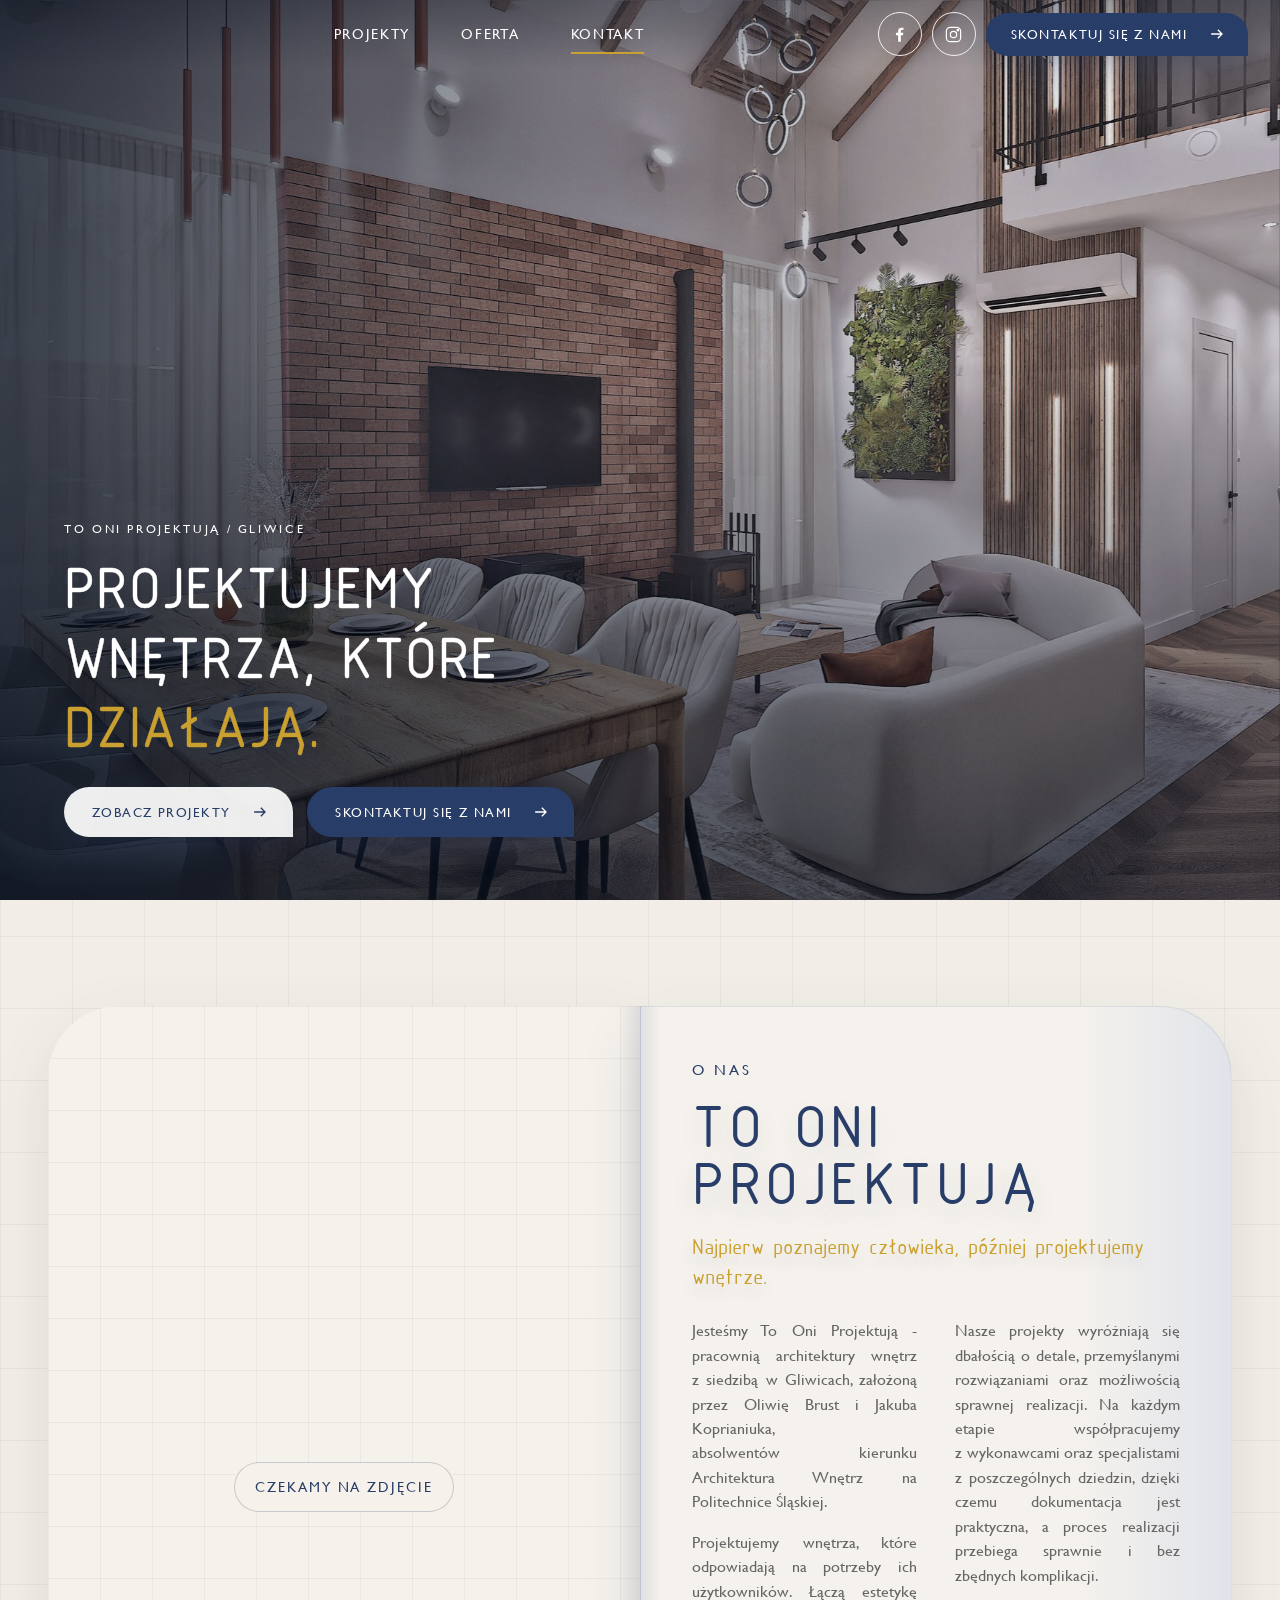
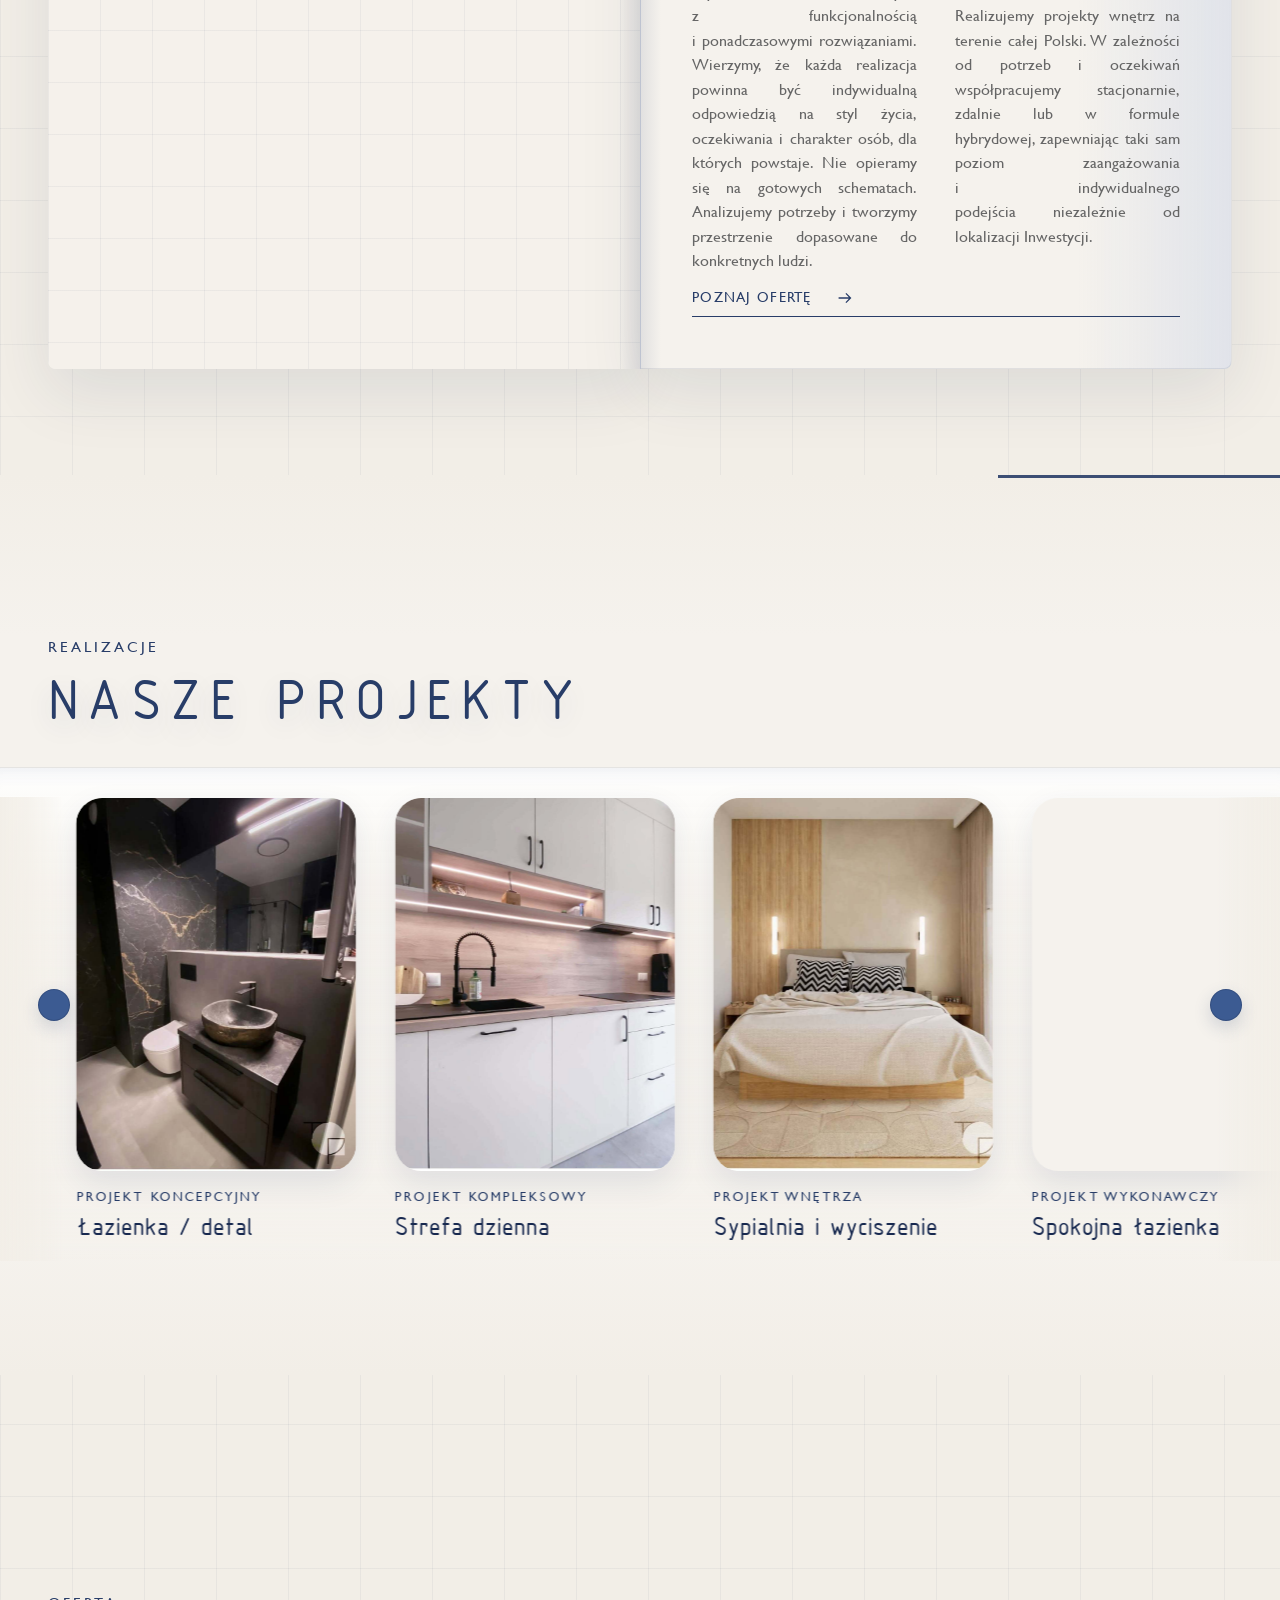
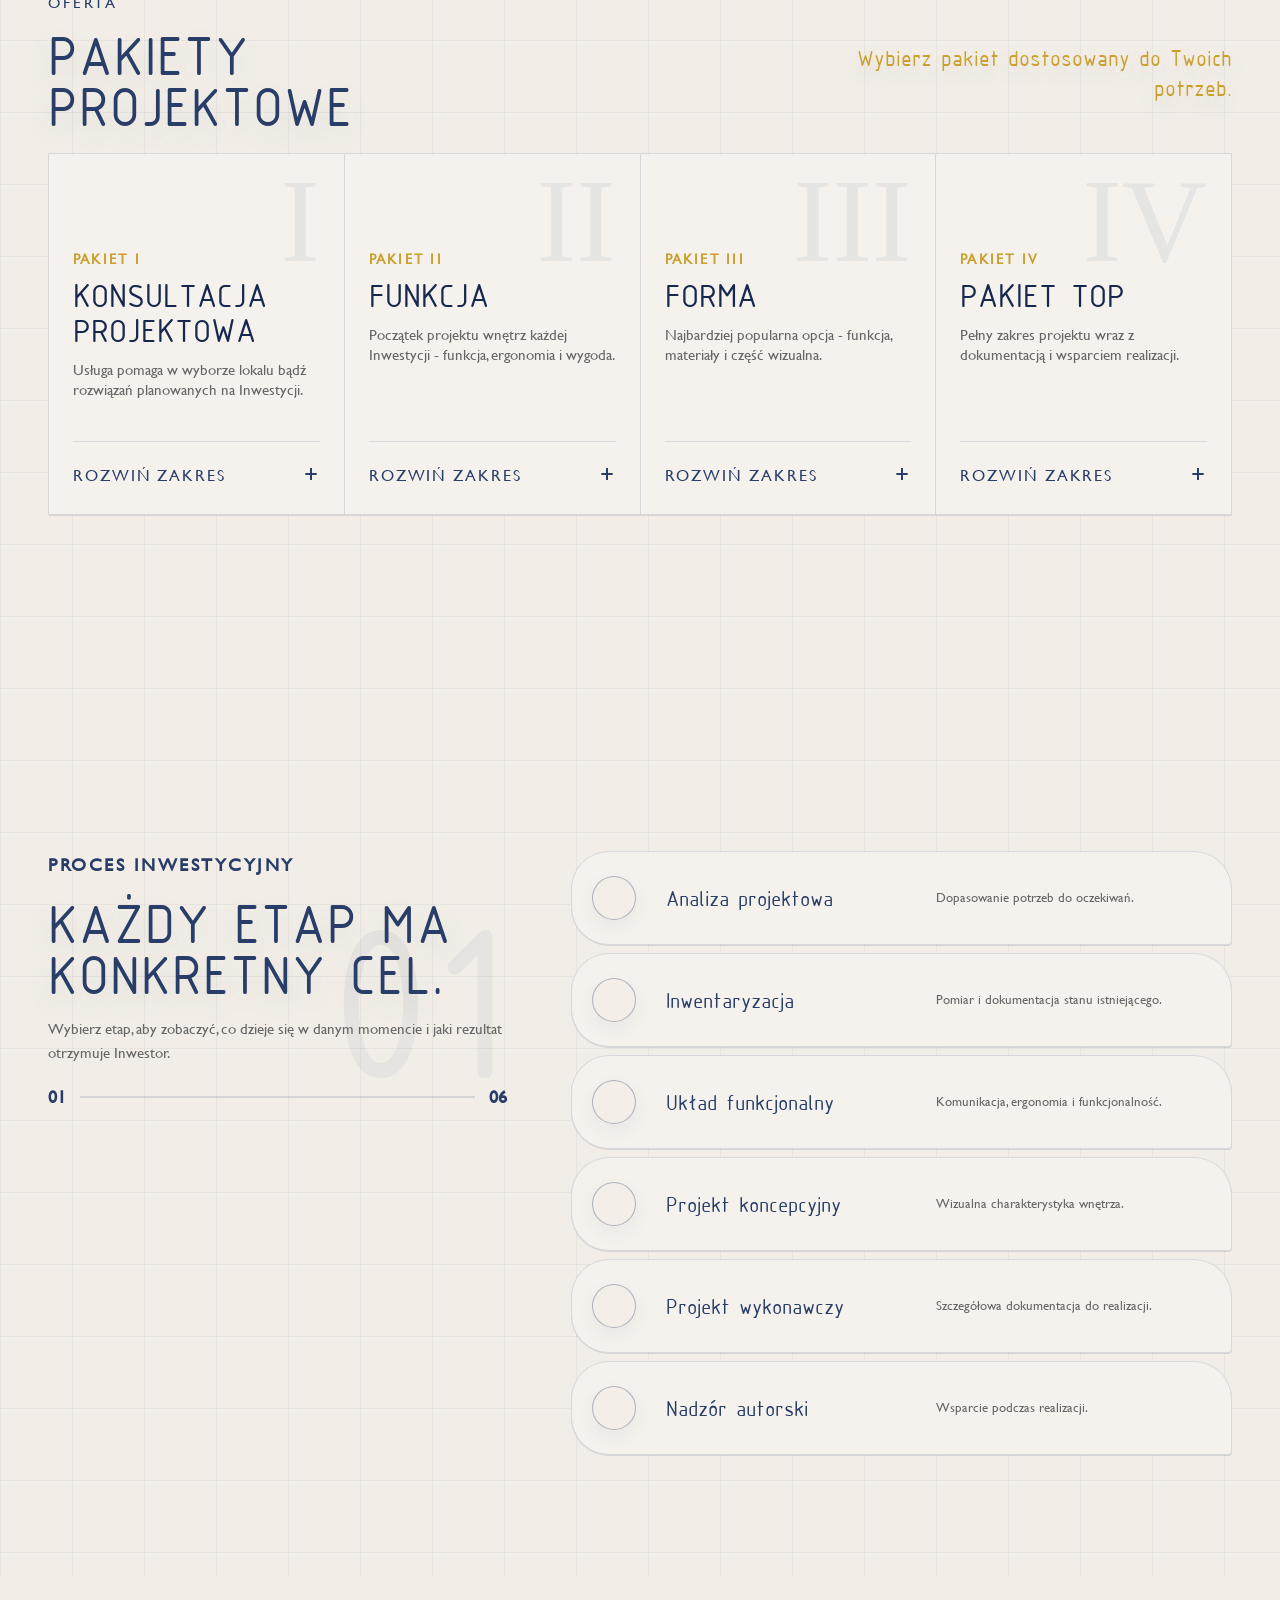
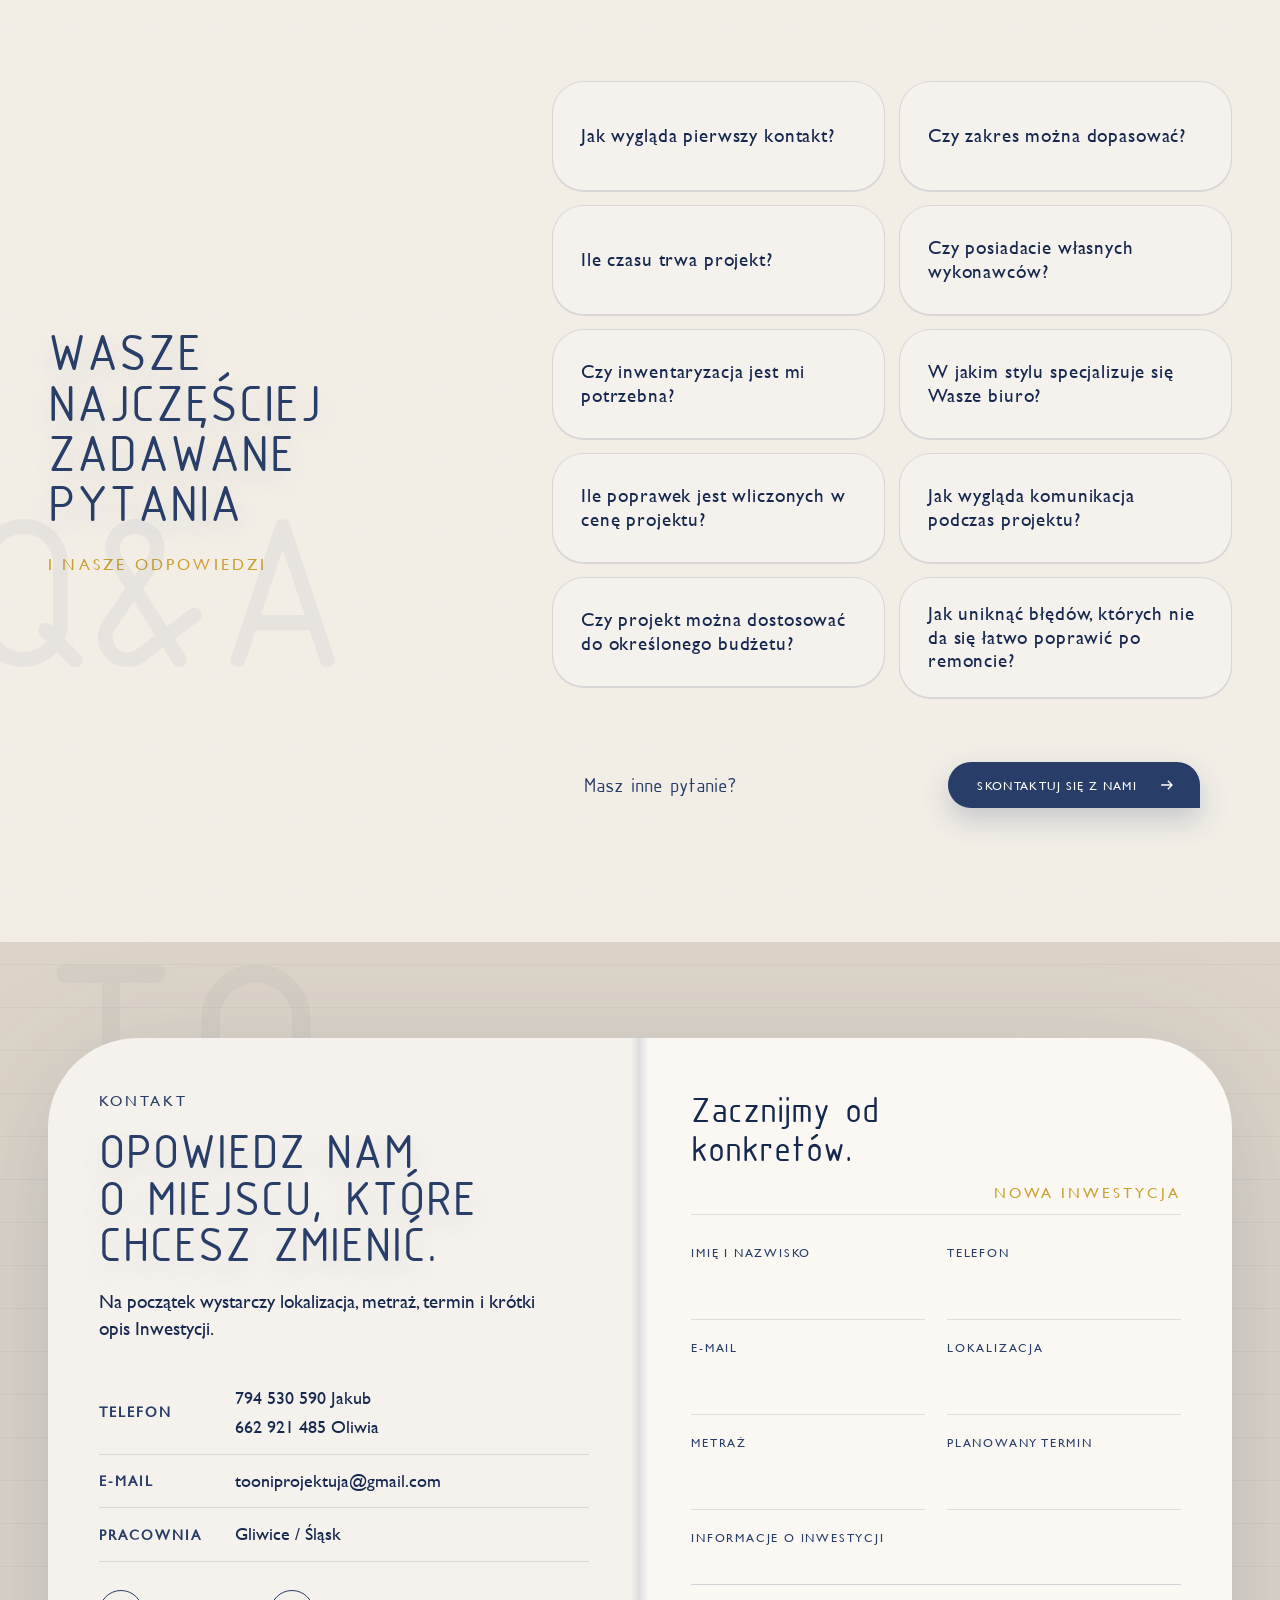
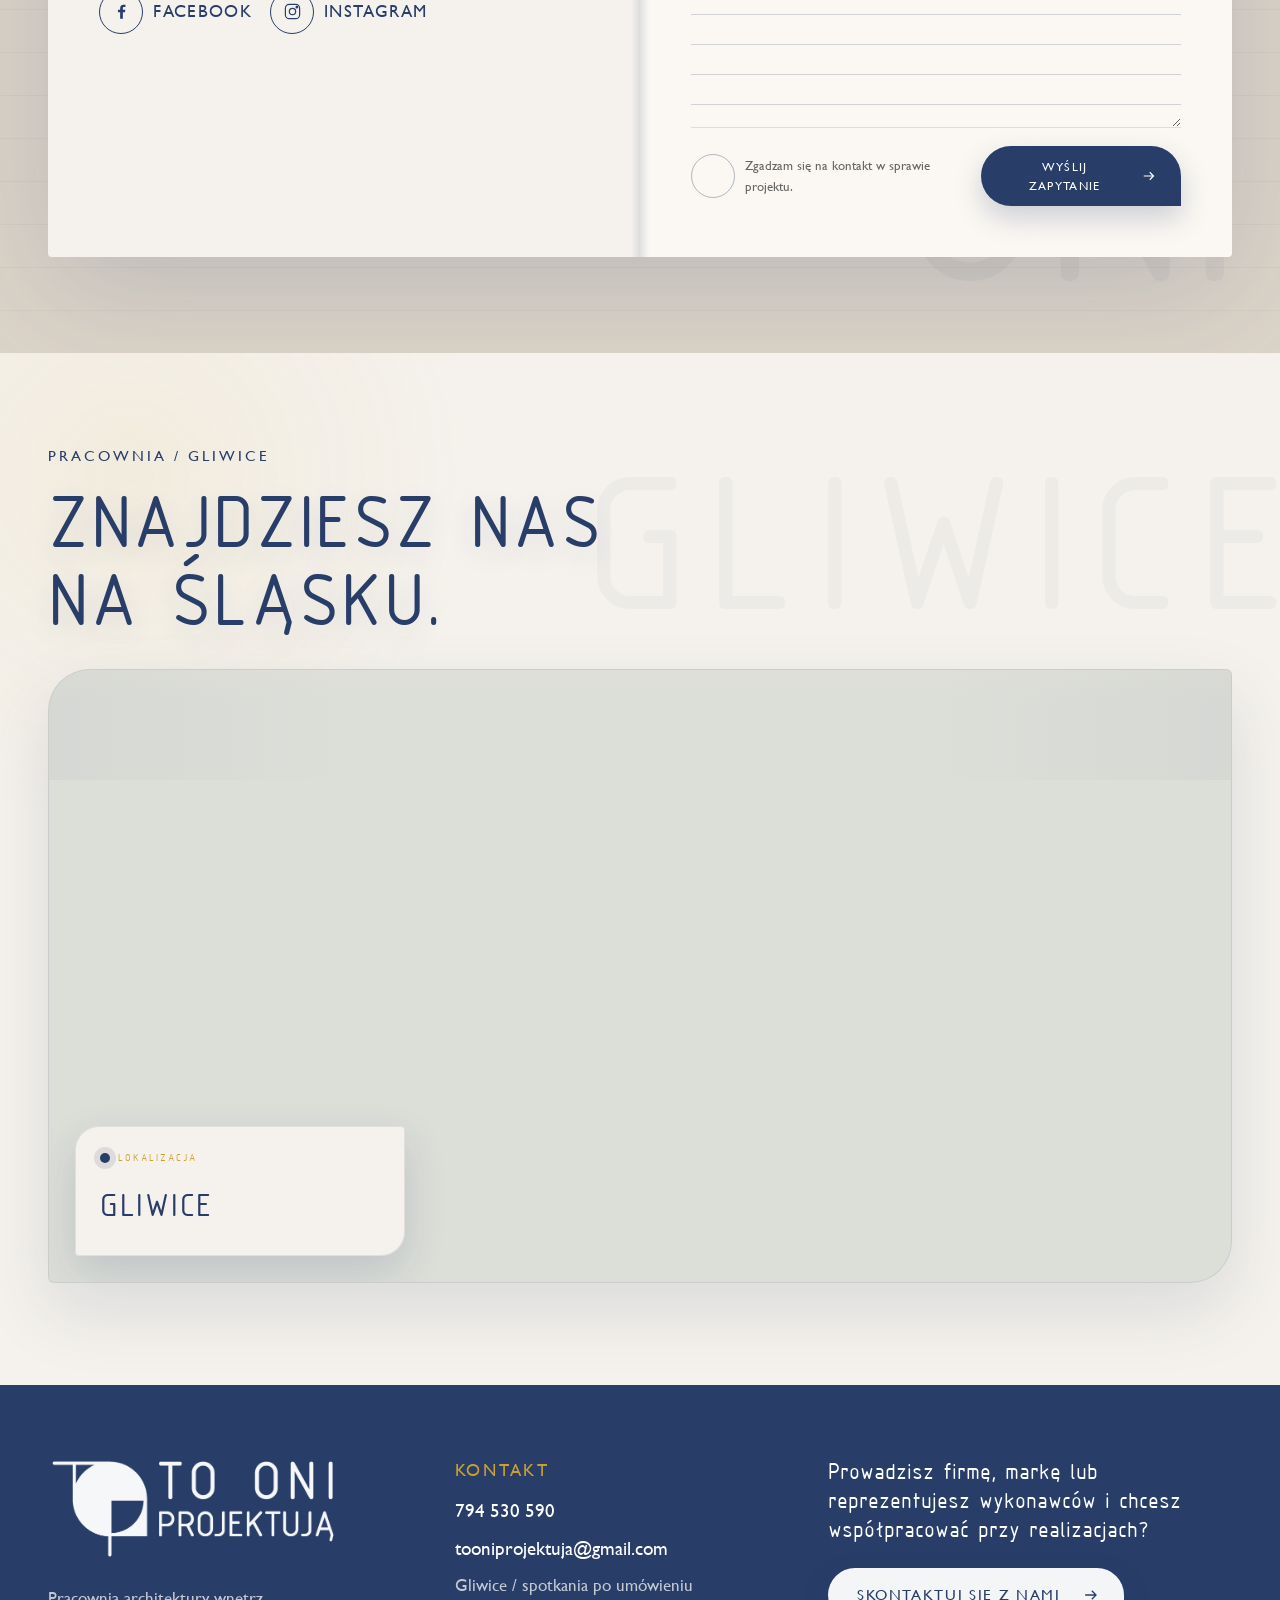
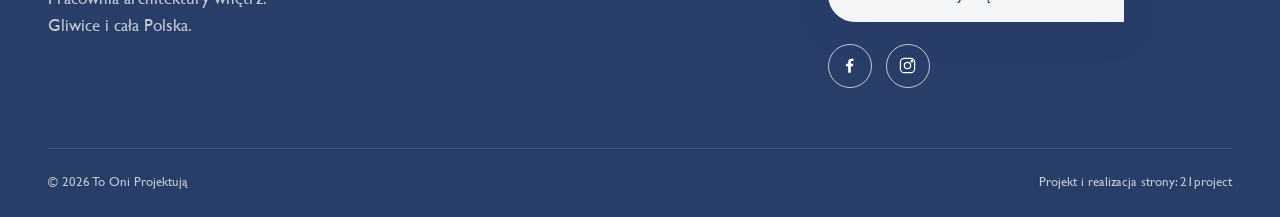
==== index.html @ 8224ac10 "Add files via upload" ====
<!DOCTYPE html>

<html lang="pl">
<head>
<meta charset="utf-8"/>
<meta content="width=device-width, initial-scale=1" name="viewport"/>
<meta content="#ebe4da" name="theme-color"/>
<meta content="To Oni Projektują - pracownia architektury wnętrz z Gliwic. Indywidualne projekty wnętrz na terenie całej Polski." name="description"/>
<link href="https://jakubskrzypiec.github.io/tooniprojektuja/" rel="canonical"/>
<meta content="website" property="og:type"/>
<meta content="To Oni Projektują | Architektura wnętrz Gliwice" property="og:title"/>
<meta content="Najpierw poznajemy człowieka, później projektujemy wnętrze." property="og:description"/>
<meta content="https://jakubskrzypiec.github.io/tooniprojektuja/hero-generated.jpg" property="og:image"/>
<meta content="pl_PL" property="og:locale"/>
<title>To Oni Projektują | Architektura wnętrz Gliwice</title>
<link href="logo-symbol.png" rel="icon" type="image/png"/>
<link as="font" crossorigin="" href="isocpeur.ttf" rel="preload" type="font/ttf"/>
<link as="font" crossorigin="" href="gill-sans-mt.ttf" rel="preload" type="font/ttf"/>
<link href="style.css?v=tooni-v43-project-cards" rel="stylesheet"/>
<script type="application/ld+json">{"@context":"https://schema.org","@type":"InteriorDesigner","name":"To Oni Projektują","url":"https://jakubskrzypiec.github.io/tooniprojektuja/","image":"https://jakubskrzypiec.github.io/tooniprojektuja/hero-generated.jpg","telephone":"+48 794 530 590","email":"tooniprojektuja@gmail.com","address":{"@type":"PostalAddress","addressLocality":"Gliwice","addressCountry":"PL"},"areaServed":"Polska","sameAs":["https://www.instagram.com/to_oni_projektuja/","https://www.facebook.com/61583774015406/"]}</script>
</head>
<body class="home">
<svg aria-hidden="true" class="svg-defs">
<symbol id="icon-facebook" viewbox="0 0 24 24"><path d="M13.7 21v-8h2.7l.4-3.1h-3.1V7.9c0-.9.3-1.5 1.6-1.5H17V3.6c-.3 0-1.3-.1-2.5-.1-2.5 0-4.2 1.5-4.2 4.3v2.1H7.5V13h2.8v8h3.4Z"></path></symbol>
<symbol id="icon-instagram" viewbox="0 0 24 24"><rect height="18" rx="5" width="18" x="3" y="3"></rect><circle cx="12" cy="12" r="4"></circle><circle cx="17.5" cy="6.5" r="1"></circle></symbol>
<symbol id="icon-arrow" viewbox="0 0 24 24"><path d="M5 12h13M13 7l5 5-5 5"></path></symbol>
</svg>
<header class="header" data-header="">
<span aria-hidden="true" class="header-logo-spacer"></span>
<nav aria-label="Menu główne" class="nav">
<a href="#projekty">Projekty</a>
<a href="#pakiety">Oferta</a>
<a href="#kontakt">Kontakt</a>
</nav>
<div class="header-actions">
<a aria-label="Facebook To Oni Projektują" class="social social--header" href="https://www.facebook.com/61583774015406/" rel="noopener" target="_blank"><svg><use href="#icon-facebook"></use></svg></a>
<a aria-label="Instagram To Oni Projektują" class="social social--header" href="https://www.instagram.com/to_oni_projektuja/" rel="noopener" target="_blank"><svg><use href="#icon-instagram"></use></svg></a>
<a class="drop-button drop-button--small" href="#kontakt">Skontaktuj się z nami <svg><use href="#icon-arrow"></use></svg></a>
</div>
<button aria-expanded="false" aria-label="Otwórz menu" class="menu-toggle" type="button"><span></span><span></span><span></span></button>
<div aria-hidden="true" class="mobile-menu">
<a href="#projekty">Projekty</a>
<a href="#pakiety">Oferta</a>
<a href="#kontakt">Kontakt</a>
<a class="drop-button" href="#kontakt">Skontaktuj się z nami <svg><use href="#icon-arrow"></use></svg></a>
<div class="mobile-socials">
<a aria-label="Facebook" class="social" href="https://www.facebook.com/61583774015406/" rel="noopener" target="_blank"><svg><use href="#icon-facebook"></use></svg></a>
<a aria-label="Instagram" class="social" href="https://www.instagram.com/to_oni_projektuja/" rel="noopener" target="_blank"><svg><use href="#icon-instagram"></use></svg></a>
</div>
</div>
</header>
<main>
<section class="hero" id="start">
<img alt="Wizualizacja wnętrza To Oni Projektują" class="hero__image" decoding="async" fetchpriority="high" src="hero-generated.jpg"/>
<div class="hero__shade"></div>
<div class="hero__copy">
<p class="hero__brand">To Oni Projektują / Gliwice</p>
<h1>Projektujemy<br/>wnętrza, które<br/><span data-rotating-word="">działają.</span></h1>
<div class="hero__actions">
<a class="drop-button drop-button--light" href="#projekty">Zobacz projekty <svg><use href="#icon-arrow"></use></svg></a>
<a class="drop-button" href="#kontakt">Skontaktuj się z nami <svg><use href="#icon-arrow"></use></svg></a>
</div>
</div>
</section>
<section class="about section" id="onas">
<div class="shell about__grid">
<figure class="about__visual panel spotlight reveal">
<div aria-label="Miejsce na nowe zdjęcie pracowni" class="about__placeholder" role="img">
<span>Czekamy na zdjęcie</span>
</div>
</figure>
<div class="about__copy panel spotlight reveal">
<p class="section-label">O nas</p>
<h2>To Oni Projektują</h2>
<p class="section-quote">Najpierw poznajemy człowieka, później projektujemy wnętrze.</p>
<div class="rich-copy">
<p>Jesteśmy To Oni Projektują - pracownią architektury wnętrz z siedzibą w Gliwicach, założoną przez Oliwię Brust i Jakuba Koprianiuka, absolwentów kierunku Architektura Wnętrz na Politechnice Śląskiej.</p>
<p>Projektujemy wnętrza, które odpowiadają na potrzeby ich użytkowników. Łączą estetykę z funkcjonalnością i ponadczasowymi rozwiązaniami. Wierzymy, że każda realizacja powinna być indywidualną odpowiedzią na styl życia, oczekiwania i charakter osób, dla których powstaje. Nie opieramy się na gotowych schematach. Analizujemy potrzeby i tworzymy przestrzenie dopasowane do konkretnych ludzi.</p>
<p>Nasze projekty wyróżniają się dbałością o detale, przemyślanymi rozwiązaniami oraz możliwością sprawnej realizacji. Na każdym etapie współpracujemy z wykonawcami oraz specjalistami z poszczególnych dziedzin, dzięki czemu dokumentacja jest praktyczna, a proces realizacji przebiega sprawnie i bez zbędnych komplikacji.</p>
<p>Realizujemy projekty wnętrz na terenie całej Polski. W zależności od potrzeb i oczekiwań współpracujemy stacjonarnie, zdalnie lub w formule hybrydowej, zapewniając taki sam poziom zaangażowania i indywidualnego podejścia niezależnie od lokalizacji Inwestycji.</p>
</div>
<a class="line-link" href="#pakiety">Poznaj ofertę <svg><use href="#icon-arrow"></use></svg></a>
</div>
</div>
</section>
<section class="projects section" id="projekty">
<div class="shell projects__head reveal">
<div>
<p class="section-label">Realizacje</p>
<h2>Nasze projekty</h2>
</div>
</div>
<div class="projects__stage">
<button aria-label="Poprzednie projekty" class="slider-arrow slider-arrow--prev" data-project-prev="" type="button"><svg><use href="#icon-arrow"></use></svg></button>
<div aria-label="Galeria projektów" class="projects__viewport" data-project-viewport="" tabindex="0">
<div class="projects__track" data-project-track="">
<article class="project-card" data-category="Projekt koncepcyjny" data-focus="50% 52%" data-gallery="lazienka1.jpg,lazienka2.jpg" data-image="lazienka1.jpg" data-project-card="" data-title="Łazienka / detal">
<button aria-label="Powiększ projekt Łazienka detal" type="button"><img alt="Ciemna łazienka z kamiennym detalem" decoding="async" loading="lazy" src="lazienka1.jpg"/><span class="project-card__label-top" aria-hidden="true">TOP</span><span class="project-card__top">TO ONI PROJEKTUJĄ</span><span class="project-card__meta"><strong>9 m²</strong></span></button>
<p>Projekt koncepcyjny</p><h3>Łazienka / detal</h3>
</article>
<article class="project-card" data-category="Projekt kompleksowy" data-focus="50% 50%" data-gallery="kuchnia2.jpg,kuchnia1.jpg" data-image="kuchnia2.jpg" data-project-card="" data-title="Strefa dzienna">
<button aria-label="Powiększ projekt Strefa dzienna" type="button"><img alt="Jasna kuchnia z różowym światłem" decoding="async" loading="lazy" src="kuchnia2.jpg"/><span class="project-card__label-top" aria-hidden="true">TOP</span><span class="project-card__top">TO ONI PROJEKTUJĄ</span><span class="project-card__meta"><strong>42 m²</strong></span></button>
<p>Projekt kompleksowy</p><h3>Strefa dzienna</h3>
</article>
<article class="project-card" data-category="Projekt wnętrza" data-focus="50% 54%" data-gallery="sypialnia.jpg" data-image="sypialnia.jpg" data-project-card="" data-title="Sypialnia i wyciszenie">
<button aria-label="Powiększ projekt Sypialnia i wyciszenie" type="button"><img alt="Jasna sypialnia z zabudową" decoding="async" loading="lazy" src="sypialnia.jpg"/><span class="project-card__label-top" aria-hidden="true">TOP</span><span class="project-card__top">TO ONI PROJEKTUJĄ</span><span class="project-card__meta"><strong>16 m²</strong></span></button>
<p>Projekt wnętrza</p><h3>Sypialnia i wyciszenie</h3>
</article>
<article class="project-card" data-category="Projekt wykonawczy" data-focus="50% 54%" data-gallery="lazienka2.jpg,lazienka1.jpg" data-image="lazienka2.jpg" data-project-card="" data-title="Spokojna łazienka">
<button aria-label="Powiększ projekt Spokojna łazienka" type="button"><img alt="Spokojna łazienka z grafitową zabudową" decoding="async" loading="lazy" src="lazienka2.jpg"/><span class="project-card__label-top" aria-hidden="true">TOP</span><span class="project-card__top">TO ONI PROJEKTUJĄ</span><span class="project-card__meta"><strong>12 m²</strong></span></button>
<p>Projekt wykonawczy</p><h3>Spokojna łazienka</h3>
</article>
<article class="project-card" data-category="Projekt wnętrza" data-focus="50% 50%" data-gallery="kuchnia1.jpg,kuchnia2.jpg" data-image="kuchnia1.jpg" data-project-card="" data-title="Kuchnia / codzienność">
<button aria-label="Powiększ projekt Kuchnia codzienność" type="button"><img alt="Kuchnia otwarta na strefę dzienną" decoding="async" loading="lazy" src="kuchnia1.jpg"/><span class="project-card__label-top" aria-hidden="true">TOP</span><span class="project-card__top">TO ONI PROJEKTUJĄ</span><span class="project-card__meta"><strong>14 m²</strong></span></button>
<p>Projekt wnętrza</p><h3>Kuchnia / codzienność</h3>
</article>
<article class="project-card" data-category="Projekt wnętrza" data-focus="50% 51%" data-gallery="garderoba.jpg" data-image="garderoba.jpg" data-project-card="" data-title="Garderoba na wymiar">
<button aria-label="Powiększ projekt Garderoba na wymiar" type="button"><img alt="Garderoba na wymiar z drewnianą zabudową" decoding="async" loading="lazy" src="garderoba.jpg"/><span class="project-card__label-top" aria-hidden="true">TOP</span><span class="project-card__top">TO ONI PROJEKTUJĄ</span><span class="project-card__meta"><strong>18 m²</strong></span></button>
<p>Projekt wnętrza</p><h3>Garderoba na wymiar</h3>
</article>
</div>
</div>
<button aria-label="Następne projekty" class="slider-arrow slider-arrow--next" data-project-next="" type="button"><svg><use href="#icon-arrow"></use></svg></button>
</div>
</section>
<section class="packages section" id="pakiety">
<div class="shell">
<header class="section-head reveal">
<div><p class="section-label">Oferta</p><h2>Pakiety<br/>projektowe</h2></div>
<p class="section-quote">Wybierz pakiet dostosowany do Twoich potrzeb.</p>
</header>
<div class="packages__grid">
<details class="package-card panel spotlight reveal">
<summary><span>I</span><small>Pakiet I</small><h3>Konsultacja projektowa</h3><p>Usługa pomaga w wyborze lokalu bądź rozwiązań planowanych na Inwestycji.</p><b>Rozwiń zakres <i>+</i></b></summary>
<div class="package-card__body"><h4>Pakiet obejmuje:</h4><ul><li>Analizę lokalu</li><li>Analizę planów Inwestycyjnych</li><li>Zalecenia i wskazówki projektowe</li></ul><p>Usługa konsultacji projektowej pomaga w wyborze lokalu bądź rozwiązań projektowych planowanych na Inwestycji. Są to spotkania, na których analizujemy zalety, wady i możliwości, tak aby przyszła Inwestycja jak najlepiej odzwierciedlała oczekiwania klienta.</p></div>
</details>
<details class="package-card panel spotlight reveal">
<summary><span>II</span><small>Pakiet II</small><h3>Funkcja</h3><p>Początek projektu wnętrz każdej Inwestycji - funkcja, ergonomia i wygoda.</p><b>Rozwiń zakres <i>+</i></b></summary>
<div class="package-card__body"><h4>Pakiet obejmuje:</h4><ul><li>Rzut układu funkcjonalnego</li><li>Rzut analizy rozwiązań projektowych</li><li>Konsultacje online</li><li>2 korekty układu według wytycznych</li></ul><p>Podstawowy pakiet, który jest początkiem projektu wnętrz każdej Inwestycji. Są to rzuty lokalu w oparciu o potrzeby i wytyczne Inwestora, przedstawione w formacie schematu mieszkania i poglądowego rozmieszczenia elementów wyposażenia, bazując na standardowych wymiarach obiektów. Etap skupia się bezpośrednio na prawidłowym funkcjonowaniu wnętrza i ergonomii, tak aby wnętrza były maksymalnie wygodne i praktyczne w użytkowaniu.</p></div>
</details>
<details class="package-card panel spotlight reveal">
<summary><span>III</span><small>Pakiet III</small><h3>Forma</h3><p>Najbardziej popularna opcja - funkcja, materiały i część wizualna.</p><b>Rozwiń zakres <i>+</i></b></summary>
<div class="package-card__body"><h4>Pakiet obejmuje:</h4><ul><li>Elementy pakietu Funkcja</li><li>Dobór materiałów wykończeniowych</li><li>Rozwiązania estetyczno-projektowe prezentowane na modelu 3D</li><li>Wizualizacje 3D</li><li>Zestawienie materiałów z linkami do produktów</li><li>Konsultacje online</li><li>Wsparcie Architekta podczas wykonawstwa</li><li>2 korekty według wytycznych</li></ul><p>Najbardziej popularna opcja, która jest poszerzeniem pakietu Funkcja o część wizualną projektu wnętrz. Zakres prac obejmuje przygotowanie spójnej aranżacji wnętrz, w tym dobór konkretnych materiałów dostępnych w lokalnych salonach. Elementy estetyczne oparte są o wytyczne klienta, które omawiane są szczegółowo podczas konsultacji. Wszystkie założenia omawiane są podczas spotkań, na których przedstawiany jest model 3D wraz z konkretnymi produktami. Pozyskiwane są również próbki i wzorniki materiałów, aby nasi Inwestorzy mieli możliwość zapoznania się z materiałami przed podjęciem ostatecznej decyzji.</p></div>
</details>
<details class="package-card panel spotlight reveal">
<summary><span>IV</span><small>Pakiet IV</small><h3>Pakiet TOP</h3><p>Pełny zakres projektu wraz z dokumentacją i wsparciem realizacji.</p><b>Rozwiń zakres <i>+</i></b></summary>
<div class="package-card__body"><h4>Pakiet obejmuje:</h4><ul><li>Elementy pakietów Funkcja i Forma</li><li>Dokumentacja wykonawcza 2D</li><li>Schematy instalacji: elektryczna, wod-kan, HVAC</li><li>Weryfikacja wykonalności rozwiązań projektowych</li><li>Kosztorys projektowy</li><li>Gotowe oferty zakupowe na ustalone produkty</li><li>Wsparcie Architekta podczas wykonawstwa</li><li>Święty spokój</li></ul><p>Jest to pełny zakres projektu wnętrz obejmujący pakiety Funkcja i Forma, poszerzony o rysunki wykonawcze dla poszczególnych branż. Cała dokumentacja jest przygotowana z troską o każdy detal i konsultowana na bieżąco z wykonawcami branż, aby była jak najbardziej zoptymalizowana i możliwa do wykonania. Częścią pakietu TOP jest koordynacja między wykonawcami, przedstawicielami salonów a projektantem. Architekt zapewnia również stały kontakt od momentu przekazania pełnej dokumentacji aż do dnia zakończenia finalnych robót. Chcemy być jak największym wsparciem dla naszych Inwestorów, aby remont nie spędzał snu z powiek.</p></div>
</details>
</div>
</div>
</section>
<section class="process section" id="proces">
<div class="shell process__grid">
<div class="process__intro reveal">
<p class="process__brand"><span>Proces inwestycyjny</span></p>
<h2>Każdy etap ma konkretny cel.</h2>
<p>Wybierz etap, aby zobaczyć, co dzieje się w danym momencie i jaki rezultat otrzymuje Inwestor.</p>
<div aria-hidden="true" class="process__range"><span>01</span><i></i><span>06</span></div>
<div aria-hidden="true" class="process__ghost" data-process-ghost="">01</div>
</div>
<div class="process__list reveal">
<article class="process-item panel spotlight" data-process-item="">
<button aria-expanded="false" data-process-toggle="" type="button"><span class="process-drop" aria-hidden="true"></span><strong>Analiza projektowa</strong><small>Dopasowanie potrzeb do oczekiwań.</small></button>
<div class="process-answer"><div><p>Analiza jest kluczowym elementem sprawdzającym mocne i słabe strony rozwiązań i możliwości projektowo-funkcjonalnych lokalu. Wpływają na to uwarunkowania techniczne, normy budowlane, jak i zasady ergonomii. Przy analizie niezwykle istotne jest poznanie docelowego użytkownika lokalu. Inne czynniki składają się na projektowanie dla osób wysokich, niskich, dla właściciela będącego użytkownikiem lokalu czy dla użytkownika losowego, na przykład przy wynajmie mieszkania bądź dalszej odsprzedaży lokalu. Analiza zapewnia klarowny ogląd możliwości stosowania poszczególnych rozwiązań projektowych.</p><b>Rezultat: pewny kierunek dalszej pracy bądź wyboru Inwestycji.</b></div></div>
</article>
<article class="process-item panel spotlight" data-process-item="">
<button aria-expanded="false" data-process-toggle="" type="button"><span class="process-drop" aria-hidden="true"></span><strong>Inwentaryzacja</strong><small>Pomiar i dokumentacja stanu istniejącego.</small></button>
<div class="process-answer"><div><p>Jest to kluczowy element dokumentacji. Inwentaryzacja pomiarowa zalecana jest zawsze, niezależnie od stanu technicznego budynku czy stanu istniejącego. Polega na dokładnym pomiarze przez Architekta wszystkich elementów istniejących w lokalu. Przy budynkach nowo budowanych zaleca się przygotowanie inwentaryzacji przy stanie zamkniętym obiektu. W skład elementów pomiarowych wchodzą pomiary ścian i pomieszczeń, wszelkich otworów okiennych i drzwiowych, przyłączy elektrycznych, przyłączy wod-kan oraz instalacji, na przykład klimatyzacji czy wentylacji. Na podstawie przygotowanych pomiarów Inwestor otrzymuje dokumentację w postaci rzutów 2D z naniesionymi elementami pomiarowymi. Dodatkowo przygotowana jest dokumentacja fotograficzna lokalu, szczególnie istotna przy rozmowie z wykonawcami, aby lepiej zobrazować sytuację zastaną.</p><b>Rezultat: klarowna i kompletna dokumentacja stanu istniejącego.</b></div></div>
</article>
<article class="process-item panel spotlight" data-process-item="">
<button aria-expanded="false" data-process-toggle="" type="button"><span class="process-drop" aria-hidden="true"></span><strong>Układ funkcjonalny</strong><small>Komunikacja, ergonomia i funkcjonalność.</small></button>
<div class="process-answer"><div><p>Każdą Inwestycję rozpoczyna opracowanie układu funkcjonalnego, który stanowi schematyczną reprezentację projektowanego wnętrza oraz podstawę do dalszych prac projektowych. Na tym etapie określany jest optymalny podział przestrzeni, rozmieszczenie poszczególnych stref funkcjonalnych oraz wstępna lokalizacja wyposażenia.</p><p>Proces ten koncentruje się przede wszystkim na zasadach ergonomii, funkcjonalności oraz komforcie przyszłego użytkowania. Analizowane są ciągi komunikacyjne, sposób korzystania z poszczególnych pomieszczeń oraz wzajemne relacje pomiędzy strefami, tak aby wnętrze było intuicyjne, wygodne i dostosowane do założonej funkcji.</p><p>Układ funkcjonalny jest kluczowym etapem projektowym, ponieważ już na początku definiuje główne założenia przestrzenne Inwestycji. Pozwala zweryfikować przyjęte rozwiązania przed rozpoczęciem prac nad szczegółowym projektem, minimalizując ryzyko późniejszych zmian oraz zapewniając spójną i przemyślaną organizację całego wnętrza.</p><b>Rezultat: rzuty 2D definiujące organizację przestrzeni oraz rozmieszczenie wyposażenia.</b></div></div>
</article>
<article class="process-item panel spotlight" data-process-item="">
<button aria-expanded="false" data-process-toggle="" type="button"><span class="process-drop" aria-hidden="true"></span><strong>Projekt koncepcyjny</strong><small>Wizualna charakterystyka wnętrza.</small></button>
<div class="process-answer"><div><p>Etap koncepcyjny skupia się bezpośrednio na charakterze wnętrza i jego docelowym wyglądzie. Podczas opracowania dokumentacji Architekt bazuje na wytycznych Inwestora, aby projekt spełniał podstawowe omówione założenia. Projekt skupia się tu bezpośrednio na pracy nad bryłami 3D, aby opracować wierny wygląd przyszłego lokalu.</p><p>Prowadzimy również stałe konsultacje z Inwestorami na temat doboru konkretnych materiałów. Zapraszamy Inwestorów do salonów, aby mogli obejrzeć i dotknąć wybrane materiały — pozwala to podjąć konkretne decyzje dotyczące wykończenia wnętrz. W przypadku współpracy zdalnej odnajdujemy lokalne zaprzyjaźnione salony, które oferują fachowe wsparcie w zakresie doboru materiałów z klientem, bądź przesyłamy próbki do wglądu Inwestora.</p><p>Efektem finalnym etapu koncepcyjnego są wizualizacje 3D. Są to fotorealistyczne, wygenerowane obrazy wiernie oddające prognozowane efekty końcowe.</p><p>Jako To Oni Projektują staramy się, aby projektowane wnętrza miały swój indywidualizm i charakter. Wszystkie elementy na każdym etapie są omawiane z Inwestorem dla zachowania zadowalających efektów.</p><b>Rezultat: fotorealistyczne wizualizacje 3D przedstawiające docelowy wygląd wnętrza wraz z uzgodnioną koncepcją materiałową.</b></div></div>
</article>
<article class="process-item panel spotlight" data-process-item="">
<button aria-expanded="false" data-process-toggle="" type="button"><span class="process-drop" aria-hidden="true"></span><strong>Projekt wykonawczy</strong><small>Szczegółowa dokumentacja do realizacji.</small></button>
<div class="process-answer"><div><p>Projekt wykonawczy stanowi ostatni etap opracowania projektu kompleksowego oraz podstawę do realizacji Inwestycji. Jest to szczegółowa dokumentacja techniczna, zawierająca wszystkie niezbędne informacje dotyczące sposobu wykonania oraz standardu wykończenia wnętrza. Jej celem jest przekazanie wykonawcom jednoznacznych wytycznych, umożliwiających sprawną i zgodną z projektem realizację prac.</p><p>W skład dokumentacji wykonawczej wchodzą między innymi rzuty lokalu, schematy instalacji elektrycznych i wodno-kanalizacyjnych, rzuty sufitów, oznaczenia materiałów wykończeniowych oraz układów powierzchni — posadzek, płytek i tapet — schematy wyburzeń, a także rysunki mebli wykonywanych na wymiar, przeznaczone do realizacji przez stolarza.</p><p>Wszystkie rozwiązania projektowe są na bieżąco konsultowane z wykonawcami i branżystami, co pozwala zweryfikować ich wykonalność oraz ograniczyć ryzyko błędów podczas realizacji. Kompletna dokumentacja usprawnia przebieg remontu, przyspiesza prace wykończeniowe i minimalizuje konieczność podejmowania dodatkowych decyzji na budowie.</p><p>Na etapie realizacji zapewniamy również stałe wsparcie zarówno Inwestorowi, jak i wykonawcom. Pozostajemy do dyspozycji w zakresie wyjaśniania dokumentacji oraz konsultacji projektowych, dzięki czemu cały proces przebiega sprawniej, a końcowy efekt jest zgodny z założeniami projektowymi.</p><p>Projekt wykonawczy zamyka kosztorys projektowy, który jest zbiorem wycen i ofert produktów zastosowanych w projekcie. Zawiera wszystkie niezbędne informacje, takie jak model lub dekor zastosowanych materiałów, ilości materiałowe, ceny jednostkowe i całościowe, a także linki do produktów wraz z poglądową fotografią. Po zakończonym projekcie przekazujemy również plik zbiorczy zawierający oferty i wyceny wykonawców, salonów i sklepów, które ułatwiają zakup produktów.</p><b>Rezultat: kompletny projekt wykonawczy stanowiący podstawę do realizacji Inwestycji oraz koordynacji prac wykonawczych.</b></div></div>
</article>
<article class="process-item panel spotlight" data-process-item="">
<button aria-expanded="false" data-process-toggle="" type="button"><span class="process-drop" aria-hidden="true"></span><strong>Nadzór autorski</strong><small>Wsparcie podczas realizacji.</small></button>
<div class="process-answer"><div><p>Nadzór nad realizacją Inwestycji stanowi rozszerzenie Projektu Wykonawczego i jest usługą dedykowaną Inwestorom, którzy oczekują wsparcia również na etapie prac wykończeniowych. Obejmuje cykliczne wizyty Architekta na budowie, podczas których weryfikowana jest jakość wykonanych robót oraz zgodność realizowanych prac z dokumentacją projektową.</p><p>Liczba wizyt ustalana jest indywidualnie, w zależności od zakresu Inwestycji, stopnia jej skomplikowania oraz zastosowanych rozwiązań projektowych. Celem nadzoru jest bieżąca kontrola poprawności wykonywanych prac, identyfikacja ewentualnych niezgodności oraz udzielanie wykonawcom niezbędnych wyjaśnień dotyczących dokumentacji.</p><p>Obecność Architekta na etapie realizacji usprawnia komunikację, ogranicza ryzyko błędów wykonawczych oraz pozwala szybciej reagować na pojawiające się pytania i sytuacje wymagające decyzji projektowych. Dzięki temu Inwestor zyskuje większy komfort, poczucie bezpieczeństwa oraz pewność, że projekt jest realizowany zgodnie z przyjętymi założeniami.</p><b>Rezultat: prawidłowo zrealizowana Inwestycja zgodna z dokumentacją projektową.</b></div></div>
</article>
</div>
</div>
</section>
<section class="faq section" id="faq">
<div class="shell faq__grid">
<div class="faq__title reveal"><h2>Wasze najczęściej<br/>zadawane pytania</h2><p class="section-label">i nasze odpowiedzi</p><span aria-hidden="true">Q&amp;A</span></div>
<div class="faq__list">
<details class="panel spotlight reveal"><summary>Jak wygląda pierwszy kontakt?</summary><div><p>Zazwyczaj pierwszym kontaktem jest rozmowa telefoniczna. Zawsze zachęcamy również do umówienia się z nami na przedprojektowe spotkanie online, na którym możemy porozmawiać o Twoich planach dotyczących Inwestycji, a także pokazać, w jaki sposób pracujemy.</p><a class="line-link" href="#kontakt">Umów się na spotkanie <svg><use href="#icon-arrow"></use></svg></a></div></details>
<details class="panel spotlight reveal"><summary>Czy zakres można dopasować?</summary><div><p>Tak. Oferty przygotowujemy indywidualnie pod każdą Inwestycję.</p></div></details>
<details class="panel spotlight reveal"><summary>Ile czasu trwa projekt?</summary><div><p>Jest to zależne od zakresu projektowego, a także od wielkości lokalu. Dla lokalu mieszkalnego około 70 m² orientacyjnie przyjmujemy: układ funkcjonalny 7-10 dni roboczych, projekt koncepcyjny 20-30 dni roboczych, projekt wykonawczy 30-40 dni roboczych. Wszystko zależy od liczby korekt i stopnia skomplikowania, dlatego zachęcamy do omówienia tematu na spotkaniu przedprojektowym.</p><a class="line-link" href="#kontakt">Umów się na spotkanie <svg><use href="#icon-arrow"></use></svg></a></div></details>
<details class="panel spotlight reveal"><summary>Czy posiadacie własnych wykonawców?</summary><div><p>Tak, posiadamy firmy i fachowców zajmujących się zarówno kompleksowym wykończeniem wnętrz, jak i poszczególnymi etapami.</p></div></details>
<details class="panel spotlight reveal"><summary>Czy inwentaryzacja jest mi potrzebna?</summary><div><p>Zależy. Obiekty nieposiadające własnej dokumentacji wymagają dokładnego pomiaru, zwłaszcza w starym budownictwie, gdzie nierówności ścian i posadzek powinny być sprawdzone i zasygnalizowane na wczesnym etapie. Zawsze zalecamy Inwentaryzację, ponieważ daje pewność wymiarową i likwiduje częsty problem rozbieżności na rysunkach odręcznych. Jest przydatna również w nowoprojektowanych obiektach, gdzie także pojawiają się pomyłki wykonawcze. Wczesne ich wychwycenie oszczędza czas i nerwy przy wykończeniu.</p></div></details>
<details class="panel spotlight reveal"><summary>W jakim stylu specjalizuje się Wasze biuro?</summary><div><p>Nie przypisujemy się do konkretnych stylów. Projektujemy pod oczekiwania i wytyczne Inwestorów, starając się oddać ich charakter we wnętrzu. Cenimy indywidualne podejście do każdego klienta, co pozwala nam stale eksplorować idee i nie ograniczać się do trendów, które z czasem się nudzą.</p></div></details>
<details class="panel spotlight reveal"><summary>Ile poprawek jest wliczonych w cenę projektu?</summary><div><p>W cenie Układu Funkcjonalnego i Projektu Koncepcyjnego uwzględnione zostały po 2 poprawki na etap. Oznacza to możliwość wykorzystania dwóch korekt przy rzucie funkcjonalnym, a także modelu 3D. Przewidujemy również możliwość niewielkich zmian kolorystyki wizualizacji 3D.</p></div></details>
<details class="panel spotlight reveal"><summary>Jak wygląda komunikacja podczas projektu?</summary><div><p>Przy opracowaniu każdego etapu ustalamy spotkania online w godzinach dostępności Inwestorów. Podczas spotkań omawiamy postępy i przekazujemy regularne podsumowania. W przypadku dodatkowych pytań zawsze staramy się być pod telefonem, aby rozwiać wątpliwości i na bieżąco informować o przebiegu prac.</p></div></details>
<details class="panel spotlight reveal"><summary>Czy projekt można dostosować do określonego budżetu?</summary><div><p>Tak. Jest to informacja niezbędna do podjęcia współpracy. Wszystkie informacje i wytyczne do projektu wnętrz mogą zostać zawarte w Ankiecie Inwestora, która przekazywana jest w momencie podpisania umowy z klientem.</p></div></details>
<details class="panel spotlight reveal"><summary>Jak uniknąć błędów, których nie da się łatwo poprawić po remoncie?</summary><div><p>Polecamy wsparcie To Oni Projektują. Przede wszystkim warto zadbać o dobór odpowiednich ekip remontowych i przygotowanie kompletnej dokumentacji wykonawczej. W razie potrzeby pozostaje również opcja Nadzoru Autorskiego. Zapraszamy do kontaktu - z chęcią pomożemy uporać się z remontem.</p><a class="line-link" href="#kontakt">Wyślij zapytanie <svg><use href="#icon-arrow"></use></svg></a></div></details>
<div class="faq__cta reveal"><p>Masz inne pytanie?</p><a class="drop-button" href="#kontakt">Skontaktuj się z nami <svg><use href="#icon-arrow"></use></svg></a></div>
</div>
</div>
</section>
<section class="contact section" id="kontakt">
<div aria-hidden="true" class="contact__word"><span>TO</span><span>ONI</span></div>
<div class="shell contact__notebook">
<div class="contact__page contact__page--left reveal">
<p class="section-label">Kontakt</p>
<h2>Opowiedz nam<br/>o miejscu, które<br/>chcesz zmienić.</h2>
<p class="contact__lead">Na początek wystarczy lokalizacja, metraż, termin i krótki opis Inwestycji.</p>
<div class="contact__data">
<div class="contact__phones"><span>Telefon</span><strong><a href="tel:+48794530590">794 530 590 Jakub</a><br/><a href="tel:+48662921485">662 921 485 Oliwia</a></strong></div>
<a href="mailto:tooniprojektuja@gmail.com"><span>E-mail</span><strong>tooniprojektuja@gmail.com</strong></a>
<div><span>Pracownia</span><strong>Gliwice / Śląsk</strong></div>
</div>
<div class="contact__socials">
<a href="https://www.facebook.com/61583774015406/" rel="noopener" target="_blank"><span class="social"><svg><use href="#icon-facebook"></use></svg></span><strong>Facebook</strong></a>
<a href="https://www.instagram.com/to_oni_projektuja/" rel="noopener" target="_blank"><span class="social"><svg><use href="#icon-instagram"></use></svg></span><strong>Instagram</strong></a>
</div>
</div>
<div class="contact__page contact__page--right reveal">
<div class="contact__form-head"><h3>Zacznijmy od<br/>konkretów.</h3><p class="section-label">Nowa inwestycja</p></div>
<form action="https://formsubmit.co/tooniprojektuja@gmail.com" class="contact-form" method="POST">
<input name="_subject" type="hidden" value="Nowe zapytanie - To Oni Projektują"/>
<input name="_next" type="hidden" value="https://jakubskrzypiec.github.io/tooniprojektuja/?wyslano=1#kontakt"/>
<input name="_template" type="hidden" value="table"/>
<input name="_captcha" type="hidden" value="false"/>
<input autocomplete="off" class="honey" name="_honey" tabindex="-1" type="text"/>
<div class="form-row">
<label><span>Imię i nazwisko</span><input autocomplete="name" name="Imię i nazwisko" required="" type="text"/></label>
<label><span>Telefon</span><input autocomplete="tel" name="Telefon" type="tel"/></label>
</div>
<div class="form-row">
<label><span>E-mail</span><input autocomplete="email" name="_replyto" required="" type="email"/></label>
<label><span>Lokalizacja</span><input name="Lokalizacja" type="text"/></label>
</div>
<div class="form-row">
<label><span>Metraż</span><input name="Metraż" type="text"/></label>
<label><span>Planowany termin</span><input name="Termin" type="text"/></label>
</div>
<label><span>Informacje o Inwestycji</span><textarea name="Wiadomość" required="" rows="5"></textarea></label>
<div class="contact-form__bottom">
<label class="consent"><input required="" type="checkbox"/><i></i><span>Zgadzam się na kontakt w sprawie projektu.</span></label>
<button class="drop-button" type="submit">Wyślij zapytanie <svg><use href="#icon-arrow"></use></svg></button>
</div>
<p class="success" data-success="">Wiadomość została wysłana. Dziękujemy.</p>
</form>
</div>
</div>
</section>
<section class="map-section" id="lokalizacja">
  <div class="shell map-section__head">
    <div>
      <span class="section-label">Pracownia / Gliwice</span>
      <h2>Znajdziesz nas<br/>na Śląsku.</h2>
    </div>
  </div>
  <div class="shell map-shell">
    <div class="map">
      <iframe loading="lazy" referrerpolicy="no-referrer-when-downgrade" src="https://www.google.com/maps?q=Gliwice,+Poland&amp;output=embed" title="Mapa - To Oni Projektują, Gliwice"></iframe>
      <div class="map__address-card">
        <span class="map__eyebrow">Lokalizacja</span>
        <strong>Gliwice</strong>
      </div>
    </div>
  </div>
</section>
</main>
<footer class="footer">
<div class="shell footer__grid">
<div class="footer__brand"><img alt="To Oni Projektują" src="logo-horizontal.png"/><p>Pracownia architektury wnętrz.<br/>Gliwice i cała Polska.</p></div>
<div class="footer__contact"><span>Kontakt</span><a href="tel:+48794530590">794 530 590</a><a href="mailto:tooniprojektuja@gmail.com">tooniprojektuja@gmail.com</a><p>Gliwice / spotkania po umówieniu</p></div>
<div class="footer__cta"><p>Prowadzisz firmę, markę lub reprezentujesz wykonawców i chcesz współpracować przy realizacjach?</p><a class="drop-button drop-button--light" href="mailto:tooniprojektuja@gmail.com">Skontaktuj się z nami <svg><use href="#icon-arrow"></use></svg></a><div><a aria-label="Facebook" class="social" href="https://www.facebook.com/61583774015406/" rel="noopener" target="_blank"><svg><use href="#icon-facebook"></use></svg></a><a aria-label="Instagram" class="social" href="https://www.instagram.com/to_oni_projektuja/" rel="noopener" target="_blank"><svg><use href="#icon-instagram"></use></svg></a></div></div>
</div>
<div class="shell footer__bottom"><span>© 2026 To Oni Projektują</span><span>Projekt i realizacja strony: 21project</span></div>
</footer>
<div aria-hidden="true" aria-labelledby="modal-title" aria-modal="true" class="modal" data-modal="" role="dialog">
<button aria-label="Zamknij" class="modal__close" type="button">×</button>
<div class="modal__inner">
<div class="modal__gallery">
<div class="modal__main"><img alt="" class="modal__image" data-modal-image=""/></div>
<div aria-label="Pozostałe zdjęcia realizacji" class="modal__thumbs" data-modal-thumbs=""></div>
</div>
<div class="modal__copy">
<span data-modal-category=""></span>
<h2 data-modal-title="" id="modal-title"></h2>
<div class="modal__copy-placeholder">
<strong>Tutaj pojawi się tekst o realizacji.</strong>
<p>Czekamy na pełny opis projektu i materiały od pracowni.</p>
</div>
</div>
</div>
</div>
<script src="script.js?v=tooni-v43-project-cards"></script>
</body>
</html>
---- style.css ----
@font-face {
  font-family: "ISOCTEUR";
  src: url("isocteur.woff") format("woff");
  font-display: swap;
}
@font-face {
  font-family: "Gill Sans MT";
  src: url("gill-sans-mt.ttf") format("truetype");
  font-weight: 400;
  font-style: normal;
  font-display: swap;
}

:root {
  --cream: #ebe4da;
  --cream-deep: #e0d7ca;
  --paper: #f6f1ea;
  --navy: #283d68;
  --navy-dark: #17284f;
  --gold: #caa030;
  --text: #666666;
  --line: rgba(40, 61, 104, .14);
  --shadow: 0 22px 70px rgba(33, 48, 76, .12);
  --shell: min(1280px, calc(100vw - 96px));
  --display: "ISOCTEUR", "Arial Narrow", sans-serif;
  --body: "Gill Sans MT", "Gill Sans", Arial, sans-serif;
}

* { box-sizing: border-box; }
html { scroll-behavior: smooth; scroll-padding-top: var(--header-h); }
body {
  margin: 0;
  min-width: 320px;
  color: var(--text);
  background-color: var(--cream);
  background-image:
    linear-gradient(rgba(40, 61, 104, .065) 1px, transparent 1px),
    linear-gradient(90deg, rgba(40, 61, 104, .065) 1px, transparent 1px);
  background-size: 72px 72px;
  font-size: 17px;
  line-height: 1.58;
  overflow-x: hidden;
}

img { display: block; max-width: 100%; }
a { color: inherit; text-decoration: none; }
button, input, textarea { font: inherit; }
button { color: inherit; }
button, summary { -webkit-tap-highlight-color: transparent; }
svg { display: block; }
.svg-defs { position: absolute; width: 0; height: 0; overflow: hidden; }
.shell { width: var(--shell); margin-inline: auto; }
.section { padding: clamp(84px, 8vw, 132px) 0; position: relative; }
h1, h2, h3, h4, p { margin-top: 0; }
h1, h2, h3, .section-label, .section-quote, .nav, .drop-button, .line-link {
  font-family: var(--display);
  font-weight: 400;
}
h1, h2, h3, h4 {
  font-family: var(--display) !important;
  font-synthesis: none;
}
h2 {
  margin-bottom: 24px;
  color: var(--navy);
  font-size: clamp(58px, 6.4vw, 106px);
  line-height: .88;
  letter-spacing: .018em;
  text-shadow: 0 10px 28px rgba(40, 61, 104, .12);
  text-transform: uppercase;
}
h3 { color: var(--navy-dark); }
.section-label {
  margin-bottom: 14px;
  color: var(--navy);
  font-size: 15px;
  letter-spacing: .2em;
  text-transform: uppercase;
}
.section-quote {
  color: var(--gold);
  font-size: clamp(22px, 2vw, 32px);
  line-height: 1.25;
  text-shadow: 0 8px 20px rgba(40, 61, 104, .2);
}
.rich-copy p { margin-bottom: 18px; }
.reveal {
  opacity: 0;
  transform: translateY(28px);
  transition: opacity .8s ease, transform .8s cubic-bezier(.2,.75,.25,1);
}
.reveal.is-visible { opacity: 1; transform: none; }

.panel {
  background: rgba(235, 228, 218, .94);
  box-shadow: 0 1px 0 var(--line);
}
.spotlight {
  --mx: 50%;
  --my: 50%;
  position: relative;
  isolation: isolate;
  overflow: hidden;
}
.spotlight::before {
  content: "";
  position: absolute;
  z-index: -1;
  inset: 0;
  opacity: 0;
  pointer-events: none;
  background:
    radial-gradient(circle 210px at var(--mx) var(--my), rgba(202, 160, 48, .20), transparent 68%),
    linear-gradient(180deg, rgba(40, 61, 104, .18), transparent 48%);
  transition: opacity .45s ease;
}
.spotlight:hover::before,
.spotlight:focus-within::before,
.spotlight[open]::before,
.spotlight.is-open::before { opacity: 1; }

.drop-button {
  min-height: 54px;
  display: inline-flex;
  align-items: center;
  justify-content: center;
  gap: 20px;
  padding: 14px 22px 14px 28px;
  border: 1px solid var(--navy);
  border-radius: 999px 999px 5px 999px;
  background: var(--navy);
  color: #fff;
  font-size: 15px;
  letter-spacing: .11em;
  text-transform: uppercase;
  box-shadow: 0 12px 28px rgba(40, 61, 104, .22);
  cursor: pointer;
}
.drop-button svg { width: 20px; height: 20px; fill: none; stroke: currentColor; stroke-width: 1.6; }
.drop-button:hover { transform: translateY(-3px); background: var(--gold); color: var(--navy-dark); box-shadow: 0 16px 34px rgba(40, 61, 104, .28); }
.drop-button--small { min-height: 46px; padding-block: 10px; font-size: 13px; }
.drop-button--light { background: rgba(255,255,255,.9); color: var(--navy); }

.line-link {
  display: inline-flex;
  align-items: center;
  gap: 22px;
  padding-bottom: 7px;
  border-bottom: 1px solid currentColor;
  color: var(--navy);
  font-size: 17px;
  letter-spacing: .09em;
  text-transform: uppercase;
}
.line-link svg { width: 22px; height: 22px; fill: none; stroke: currentColor; stroke-width: 1.4; transition: transform .3s ease; }
.line-link:hover svg { transform: translateX(6px); }

.header {
  position: fixed;
  z-index: 100;
  top: 0;
  left: 0;
  width: 100%;
  height: var(--header-h);
  display: grid;
  grid-template-columns: 130px 1fr auto;
  align-items: center;
  padding: 0 38px;
  color: #fff;
  transition: height .35s ease, color .35s ease, background .35s ease, box-shadow .35s ease;
}
.header.is-scrolled,
body:not(.home) .header {
  height: 68px;
  color: var(--navy);
  box-shadow: 0 8px 28px rgba(40, 61, 104, .1);
  backdrop-filter: blur(16px);
}

.logo {
  width: 64px;
  height: 64px;
  display: grid;
  place-items: center;
  align-self: center;
  filter: drop-shadow(0 6px 14px rgba(0,0,0,.12));
  transition: width .35s ease, height .35s ease;
}
.logo img { width: 100%; height: 100%; }
.header.is-scrolled .logo { width: 56px; height: 56px; }
.nav { display: flex; align-items: center; justify-content: center; gap: clamp(34px, 4vw, 72px); }
.nav a {
  position: relative;
  text-transform: uppercase;
}
.nav a::after {
  content: "";
  position: absolute;
  left: 0;
  right: 100%;
  bottom: -9px;
  height: 2px;
  background: var(--gold);
  transition: right .3s ease;
}
.nav a:hover::after,
.nav a.is-active::after { right: 0; }
.header-actions { display: flex; align-items: center; gap: 10px; }
.social {
  width: 44px;
  aspect-ratio: 1;
  display: grid;
  place-items: center;
  border: 1px solid currentColor;
  border-radius: 50%;
  color: var(--navy);
  transition: color .3s ease, background .3s ease, transform .3s ease;
}
.social svg { width: 19px; height: 19px; fill: none; stroke: currentColor; stroke-width: 1.5; }
.social svg use[href="#icon-facebook"] { fill: currentColor; stroke: none; }
.social:hover { color: var(--gold); background: var(--navy); transform: translateY(-3px); }
.social--header { color: currentColor; }
.menu-toggle, .mobile-menu { display: none; }

.hero {
  position: relative;
  display: flex;
  overflow: hidden;
  background: #171b24;
  color: #fff;
}
.hero__image, .hero__shade { position: absolute; inset: 0; width: 100%; height: 100%; }
.hero__image { object-fit: cover; animation: hero-in 1.8s ease both; }
@keyframes hero-in { from { transform: scale(1.055); } to { transform: scale(1); } }

.hero__copy { position: relative; z-index: 2; max-width: 100%; }
.hero__brand {
  font-family: var(--display);
  text-transform: uppercase;
}
.hero h1 {
  color: #fff;
  text-transform: uppercase;
}
.hero h1 span {
  display: inline-block;
  min-width: 0;
  color: var(--gold);
}
.hero h1 span.is-changing { animation: word-change .6s ease; }
@keyframes word-change { 50% { opacity: 0; transform: translateY(12px); } }
.hero__actions { display: flex; flex-wrap: wrap; }

.about__grid {
  display: grid;
}

.projects {
  background: rgba(235, 228, 218, .82);
  overflow: hidden;
}
.projects__head {
  display: flex;
  align-items: end;
  gap: 40px;
  margin-bottom: 54px;
}
.projects__head h2 { margin: 0; letter-spacing: .14em; }
.projects__stage { position: relative; }
.projects__stage::before,
.projects__stage::after {
  content: "";
  position: absolute;
  z-index: 4;
  top: 0;
  bottom: 0;
  width: 9vw;
  pointer-events: none;
}
.projects__stage::before { left: 0; background: linear-gradient(90deg, var(--cream), transparent); }
.projects__stage::after { right: 0; background: linear-gradient(270deg, var(--cream), transparent); }
.projects__viewport { overflow: hidden; outline: none; }
.projects__track {
  display: flex;
  gap: 24px;
  width: max-content;
  padding: 0 9vw 20px;
  will-change: transform;
}
.project-card { width: clamp(300px, 24vw, 420px); flex: 0 0 auto; }
.project-card > button {
  position: relative;
  width: 100%;
  overflow: hidden;
  cursor: zoom-in;
  box-shadow: 0 14px 38px rgba(40, 61, 104, .12);
}
.project-card img {
  width: 100%;
  height: 100%;
  border-radius: 49px 3px 49px 3px;
  object-fit: cover;
  transition: transform .7s cubic-bezier(.2,.75,.25,1), filter .45s ease;
}
.project-card__top,
.project-card__meta { position: absolute; z-index: 2; color: #fff; opacity: 0; transition: opacity .35s ease, transform .35s ease; }
.project-card__top {
  left: 50%;
  display: flex;
  align-items: center;
  gap: 6px;
  transform: translate(-50%, -10px);
}

.project-card__meta {
  display: grid;
  transform: translateY(10px);
  text-align: left;
}

.project-card__meta strong { font-family: var(--display); font-weight: 400; }
.project-card button::after {
  content: "";
  position: absolute;
  inset: 8px;
  border-radius: 49px 3px 49px 3px;
  background: linear-gradient(0deg, rgba(18,31,59,.78), transparent 58%);
  opacity: 0;
  transition: opacity .4s ease;
}
.project-card:hover img { transform: scale(1.045); }
.project-card:hover button::after,
.project-card:hover .project-card__top,
.project-card:hover .project-card__meta { opacity: 1; }
.project-card:hover .project-card__top { transform: translate(-50%, 0); }
.project-card:hover .project-card__meta { transform: none; }
.project-card > p {
  margin: 20px 0 4px;
  color: var(--navy);
  font-family: var(--display);
  font-size: 13px;
  letter-spacing: .16em;
  text-transform: uppercase;
}
.project-card h3 { margin: 0; font-size: 30px; line-height: 1.1; }
.slider-arrow {
  position: absolute;
  z-index: 6;
  top: 44%;
  width: 62px;
  aspect-ratio: 1;
  display: grid;
  place-items: center;
  border: 1px solid rgba(40,61,104,.4);
  border-radius: 50%;
  background: var(--navy);
  color: #fff;
  box-shadow: 0 12px 30px rgba(40, 61, 104, .25);
  cursor: pointer;
  transition: transform .35s ease, border-radius .35s ease, background .35s ease;
}
.slider-arrow svg { width: 25px; height: 25px; fill: none; stroke: currentColor; stroke-width: 1.5; }
.slider-arrow:hover { border-radius: 999px 999px 4px 999px; background: var(--gold); color: var(--navy); }
.slider-arrow--prev { left: 3vw; transform: rotate(180deg); }
.slider-arrow--prev:hover { transform: rotate(180deg) scale(1.08); }
.slider-arrow--next { right: 3vw; }
.slider-arrow--next:hover { transform: scale(1.08); }

.section-head {
  display: grid;
  grid-template-columns: 1fr .7fr;
  align-items: end;
  gap: 60px;
  margin-bottom: 56px;
}
.section-head h2 { margin: 0; }
.section-head .section-quote { padding-bottom: 12px; }
.packages__grid {
  display: grid;
  grid-template-columns: repeat(4, 1fr);
  border-top: 1px solid var(--line);
  border-left: 1px solid var(--line);
}
.package-card {
  border-right: 1px solid var(--line);
  border-bottom: 1px solid var(--line);
}
.package-card summary {
  min-height: 540px;
  padding: 38px 30px 30px;
  display: flex;
  flex-direction: column;
  list-style: none;
  cursor: pointer;
}
.package-card summary::-webkit-details-marker { display: none; }
.package-card summary > span {
  display: block;
  height: 116px;
  color: rgba(40,61,104,.08);
  font-size: 132px;
  line-height: .78;
}
.package-card summary small {
  margin-bottom: 14px;
  color: var(--navy);
  font-family: var(--display);
  letter-spacing: .16em;
  text-transform: uppercase;
}
.package-card h3 {
  margin: 0 0 18px;
  font-size: 31px;
  line-height: 1;
  text-transform: uppercase;
}
.package-card summary p { margin-bottom: 28px; }
.package-card summary b {
  margin-top: auto;
  display: flex;
  align-items: center;
  justify-content: space-between;
  padding-top: 22px;
  border-top: 1px solid var(--line);
  color: var(--navy);
  font-family: var(--display);
  font-size: 14px;
  font-weight: 400;
  letter-spacing: .12em;
  text-transform: uppercase;
}
.package-card summary b i { font-size: 24px; font-style: normal; transition: transform .35s ease; }
.package-card[open] summary b i { transform: rotate(45deg); }
.package-card__body { padding: 0 30px 34px; animation: details-in .45s ease; }
.package-card__body h4 { margin: 0 0 12px; color: var(--navy); font-family: var(--display); letter-spacing: .1em; text-transform: uppercase; }
.package-card__body ul { margin: 0; padding: 0; list-style: none; }
.package-card__body li { position: relative; padding: 5px 0 5px 30px; }
.package-card__body li::before { content: "—"; position: absolute; left: 3px; color: var(--gold); }
@keyframes details-in { from { opacity: 0; transform: translateY(-10px); } }
.packages__cta {
  margin-top: 28px;
  padding: 30px 34px;
  display: flex;
  align-items: center;
  justify-content: space-between;
  gap: 36px;
  border: 1px solid var(--line);
  border-radius: 46px 46px 4px 46px;
}
.packages__cta p { margin: 0; }
.packages__cta strong { color: var(--navy); }

.process__grid { display: grid; grid-template-columns: .78fr 1.22fr; gap: clamp(60px, 8vw, 130px); align-items: start; }
.process__intro { position: sticky; top: 130px; min-height: 560px; }
.process__brand { display: flex; align-items: baseline; gap: 16px; color: var(--navy); font-family: var(--display); text-transform: uppercase; }
.process__brand span { font-size: 17px; letter-spacing: .14em; }
.process__brand small { color: var(--gold); font-size: 12px; letter-spacing: .18em; }
.process__intro h2 { position: relative; z-index: 1; font-size: clamp(60px, 5.6vw, 95px); }
.process__intro > p:not(.process__brand) { position: relative; z-index: 1; max-width: 520px; }
.process__range { position: relative; z-index: 1; display: grid; grid-template-columns: auto 1fr auto; align-items: center; gap: 14px; color: var(--navy); font-family: var(--display); }
.process__range i { height: 1px; background: var(--line); }
.process__ghost {
  position: absolute;
  z-index: 0;
  right: 0;
  top: 85px;
  color: rgba(40,61,104,.055);
  font-family: var(--display);
  font-size: 300px;
  line-height: .8;
  transition: transform .45s ease, opacity .45s ease;
}
.process__list { display: grid; gap: 10px; }
.process-item { border: 1px solid var(--line); border-radius: 38px 38px 4px 38px; }
.process-item > button {
  width: 100%;
  min-height: 92px;
  display: grid;
  grid-template-columns: 52px minmax(180px, .8fr) 1fr;
  align-items: center;
  gap: 22px;
  padding: 18px 26px;
  border: 0;
  background: transparent;
  text-align: left;
  cursor: pointer;
}
.process-item strong { color: var(--navy); font-family: var(--display); font-size: 27px; font-weight: 400; }
.process-item small { font-size: 15px; }
.morph-arrow {
  width: 44px;
  aspect-ratio: 1;
  display: grid;
  place-items: center;
}
.morph-arrow svg { width: 21px; height: 21px; fill: none; stroke: currentColor; stroke-width: 1.5; }
.process-item:hover .morph-arrow,
.process-item.is-open .morph-arrow { border-radius: 999px 999px 4px 999px; background: var(--navy); color: #fff; transform: none; }
.process-item:hover .morph-arrow svg,
.process-item.is-open .morph-arrow svg { opacity: 1; transform: rotate(90deg); }
.process-answer { display: grid; grid-template-rows: 0fr; transition: grid-template-rows .55s cubic-bezier(.2,.75,.25,1); }
.process-answer > div { overflow: hidden; }
.process-answer p,
.process-answer b { margin-left: 104px; margin-right: 34px; }
.process-answer p { padding-top: 2px; }
.process-answer b { display: block; padding-bottom: 28px; color: var(--navy); font-weight: 400; }
.process-item.is-open .process-answer { grid-template-rows: 1fr; }

.faq { background-color: rgba(235,228,218,.9); }
.faq__grid { display: grid; align-items: start; }
.faq__title { position: sticky; top: 130px; }
.faq__title h2 { position: relative; z-index: 1; }
.faq__title > span {
  position: absolute;
  font-family: var(--display);
  line-height: 1;
}
.faq__list { display: grid; }
.faq__list details { border: 1px solid var(--line); }
.faq__list summary {
  display: flex;
  align-items: center;
  justify-content: space-between;
  color: var(--navy-dark);
  font-family: var(--display);
  list-style: none;
  cursor: pointer;
}
.faq__list summary::-webkit-details-marker { display: none; }
.faq__list summary span { color: var(--navy); font-size: 30px; transition: transform .35s ease; }
.faq__list details[open] summary span { transform: rotate(45deg); }
.faq__list details > div { animation: details-in .4s ease; }
.faq__list details .line-link { margin-top: 10px; }
.faq__cta {
  display: flex;
  justify-content: space-between;
  align-items: center;
  gap: 30px;
}
.faq__cta p { margin: 0; color: var(--navy); font-family: var(--display); font-size: 28px; }

.contact {
  background-color: #dcd4c8;
  background-image: repeating-linear-gradient(0deg, transparent 0 42px, rgba(40,61,104,.09) 43px);
  overflow: hidden;
}
.contact__word {
  position: absolute;
  inset: 30px 0 auto;
  color: rgba(40,61,104,.045);
  font-family: var(--display);
  font-size: 23vw;
  line-height: .8;
  text-align: center;
  white-space: nowrap;
}
.contact__notebook {
  position: relative;
  display: grid;
  filter: drop-shadow(0 30px 60px rgba(40,61,104,.18));
}
.contact__notebook::after {
  content: "";
  position: absolute;
  z-index: 3;
  top: 20px;
  bottom: 20px;
  width: 18px;
  transform: translateX(-50%);
  background: linear-gradient(90deg, transparent, rgba(40,61,104,.12), transparent);
  pointer-events: none;
}

.contact__page--left {
  position: relative;
  border-radius: 90px 0 0 4px;
  background-color: var(--cream);
  background-image: repeating-linear-gradient(0deg, transparent 0 42px, rgba(40,61,104,.09) 43px);
}

.contact__lead { color: var(--navy-dark); font-family: var(--display); }
.contact__data { display: grid; }
.contact__data > * {
  min-width: 0;
  display: grid;
  grid-template-columns: 120px 1fr;
  align-items: center;
  gap: 18px;
  border-bottom: 1px solid var(--line);
}
.contact__data span {
  color: var(--navy);
  font-family: var(--display);
  letter-spacing: .14em;
  text-transform: uppercase;
}
.contact__data strong { min-width: 0; color: var(--navy-dark); font-weight: 400; overflow-wrap: anywhere; }
.contact__socials { display: flex; flex-wrap: wrap; gap: 18px; }
.contact__socials a { display: flex; align-items: center; gap: 10px; color: var(--navy); }
.contact__socials strong { font-family: var(--display); font-weight: 400; letter-spacing: .08em; text-transform: uppercase; }
.contact__page--right { border-radius: 0 90px 4px 0; background: #f9f6f1; }
.contact__form-head {
  display: grid;
  align-items: center;
  border-bottom: 1px solid var(--line);
}
.contact__form-head p { margin: 0; color: var(--gold); }
.contact__form-head h3 { margin: 0; }

.form-row { display: grid; grid-template-columns: 1fr 1fr; gap: 26px; }
.contact-form > label,
.form-row label { display: grid; }
.contact-form label > span {
  color: var(--navy);
  font-family: var(--display);
  letter-spacing: .15em;
  text-transform: uppercase;
}
.contact-form input:not([type="checkbox"]),
.contact-form textarea {
  width: 100%;
  border: 0;
  border-bottom: 1px solid var(--line);
  border-radius: 0;
  outline: none;
  background: transparent;
  color: var(--navy-dark);
  transition: border-color .3s ease, box-shadow .3s ease;
}
.contact-form textarea { resize: vertical; }
.contact-form input:focus,
.contact-form textarea:focus { border-color: var(--gold); box-shadow: 0 8px 0 -7px var(--gold); }
.contact-form__bottom { display: flex; align-items: center; justify-content: space-between; gap: 24px; }
.consent { display: flex !important; align-items: center; gap: 12px; margin: 0 !important; cursor: pointer; }
.consent input { position: absolute; opacity: 0; pointer-events: none; }
.consent i {
  width: 30px;
  aspect-ratio: 1;
  flex: 0 0 auto;
  display: grid;
  place-items: center;
  border: 1px solid rgba(40,61,104,.35);
  border-radius: 50%;
  transition: background .3s ease, border-color .3s ease;
}
.consent i::after { color: #fff; }
.consent input:checked + i { border-color: var(--navy); background: var(--navy); }

.consent > span { margin: 0 !important; color: var(--text) !important; font-family: var(--body) !important; font-size: 13px !important; letter-spacing: 0 !important; text-transform: none !important; }
.honey { position: absolute !important; left: -9999px !important; }
.success { display: none; margin: 20px 0 0; color: var(--navy); }
.success.is-visible { display: block; }

.map { height: 520px; }
.map iframe { width: 100%; height: 100%; border: 0; filter: saturate(.64) contrast(.94); }
.footer { padding: 72px 0 26px; background: var(--navy-dark); color: rgba(255,255,255,.72); }
.footer__grid { display: grid; grid-template-columns: 1fr .9fr 1.2fr; gap: 70px; align-items: start; }
.footer__brand img { width: 290px; filter: brightness(0) invert(1); opacity: .9; }
.footer__brand p { margin-top: 24px; }
.footer__contact { display: grid; gap: 8px; }
.footer__contact > span { margin-bottom: 10px; color: var(--gold); font-family: var(--display); letter-spacing: .16em; text-transform: uppercase; }
.footer__contact a { color: #fff; font-size: 19px; overflow-wrap: anywhere; }
.footer__cta > p { color: #fff; font-family: var(--display); font-size: 28px; line-height: 1.2; }
.footer__cta > div { display: flex; gap: 10px; margin-top: 22px; }
.footer .social { color: #fff; }
.footer__bottom { margin-top: 60px; padding-top: 22px; display: flex; justify-content: space-between; border-top: 1px solid rgba(255,255,255,.14); font-size: 13px; }

.modal {
  position: fixed;
  z-index: 300;
  inset: 0;
  display: grid;
  place-items: center;
  background: rgba(12, 21, 40, .93);
  opacity: 0;
  visibility: hidden;
  transition: opacity .3s ease, visibility .3s ease;
}
.modal.is-open { opacity: 1; visibility: visible; }

.modal__close { position: absolute; border: 0; color: #fff; cursor: pointer; }

@media (min-width: 1181px) and (min-height: 760px) {
  .section {
    min-height: 100svh;
    padding: calc(var(--header-h) + 18px) 0 30px;
    display: flex;
    flex-direction: column;
    justify-content: center;
  }

  .about__grid {
    grid-template-columns: minmax(330px, .72fr) minmax(660px, 1.28fr);
    gap: clamp(32px, 3.6vw, 58px);
  }
  .about__visual {
    min-height: 0;
    height: clamp(520px, 68vh, 650px);
  }
  .about__copy { padding: 30px 38px; }
  .about__copy h2 { margin-bottom: 16px; font-size: clamp(58px, 4vw, 76px); }
  .about__copy .section-quote { margin-bottom: 18px; font-size: clamp(20px, 1.55vw, 25px); }
  .about__copy .rich-copy {
    columns: 2;
    column-gap: 30px;
    font-size: 14px;
    line-height: 1.42;
  }
  .about__copy .rich-copy p { margin-bottom: 12px; break-inside: avoid; }
  .about__copy .line-link { margin-top: 8px; font-size: 14px; }

  .projects__head { margin-bottom: 28px; }
  .projects__head h2 { font-size: clamp(60px, 4.4vw, 82px); }
  .project-card { width: clamp(280px, 21vw, 365px); }
  .project-card > button { height: clamp(390px, 51vh, 505px); }
  .project-card > p { margin-top: 12px; }
  .project-card h3 { font-size: 25px; }

  .section-head { grid-template-columns: 1fr .55fr; margin-bottom: 22px; }
  .section-head h2 { font-size: clamp(58px, 4.5vw, 82px); }
  .section-head .section-quote { max-width: 360px; padding-bottom: 4px; font-size: 24px; }
  .package-card summary { min-height: clamp(330px, 40vh, 390px); padding: 22px 24px 20px; }
  .package-card summary > span { height: 72px; font-size: 88px; }
  .package-card summary small { margin-bottom: 8px; font-size: 12px; }
  .package-card h3 { margin-bottom: 12px; font-size: 24px; }
  .package-card summary p { margin-bottom: 16px; font-size: 15px; line-height: 1.36; }
  .package-card summary b { padding-top: 14px; font-size: 12px; }
  .packages__cta { margin-top: 16px; padding: 16px 24px; font-size: 14px; }
  .packages__cta .drop-button { min-height: 46px; padding-block: 10px; font-size: 12px; }

  .process__grid { grid-template-columns: .82fr 1.18fr; gap: clamp(42px, 5vw, 76px); align-items: center; }
  .process__intro { position: relative; top: auto; min-height: 0; }
  .process__intro h2 { margin-bottom: 18px; font-size: clamp(58px, 4.4vw, 76px); }
  .process__intro > p:not(.process__brand) { margin-bottom: 18px; font-size: 15px; }
  .process__ghost { top: 54px; font-size: 230px; }
  .process__list { gap: 8px; }
  .process-item > button { min-height: 72px; grid-template-columns: 46px minmax(170px, .82fr) 1fr; gap: 18px; padding: 11px 20px; }
  .process-item strong { font-size: 23px; }
  .process-item small { font-size: 13px; line-height: 1.35; }
  .morph-arrow { width: 40px; }

  .faq__grid { grid-template-columns: .62fr 1.38fr; gap: clamp(48px, 5vw, 82px); align-items: center; }
  .faq__title { position: relative; top: auto; }
  .faq__title h2 { font-size: clamp(60px, 4.4vw, 76px); }
  .faq__title > span { top: 52px; font-size: 170px; }
  .faq__list { grid-template-columns: repeat(2, minmax(0, 1fr)); gap: 8px; }
  .faq__list details { min-width: 0; }
  .faq__list summary { min-height: 68px; padding: 12px 18px; font-size: 17px; line-height: 1.18; }
  .faq__list summary span { font-size: 24px; }
  .faq__list details > div { padding: 0 20px 20px; font-size: 14px; line-height: 1.4; }
  .faq__cta { grid-column: 1 / -1; margin-top: 4px; padding: 12px 20px; }
  .faq__cta p { font-size: 21px; }
  .faq__cta .drop-button { min-height: 46px; padding-block: 10px; font-size: 12px; }

  .contact__notebook { align-items: stretch; }
  .contact__page {
    min-height: 0;
    height: min(720px, calc(100svh - var(--header-h) - 48px));
    padding: 28px 46px;
  }
  .contact__page--left h2 { margin-bottom: 16px; font-size: clamp(48px, 3.5vw, 64px); }
  .contact__lead { margin-bottom: 0; font-size: 18px; line-height: 1.25; }
  .contact__data { margin-top: 17px; }
  .contact__data > * { padding: 7px 0; }
  .contact__data span { font-size: 12px; }
  .contact__data strong { font-size: 16px; }
  .contact__socials { margin-top: 18px; }
  .contact__socials .social { width: 38px; }
  .contact__form-head { gap: 18px; padding-bottom: 15px; }
  .contact__form-head h3 { font-size: 32px; }

  .contact-form { padding-top: 16px; }
  .form-row { gap: 22px; }
  .contact-form > label,
  .form-row label { margin-bottom: 11px; }
  .contact-form label > span { margin-bottom: 2px; font-size: 11px; }
  .contact-form input:not([type="checkbox"]),
  .contact-form textarea { padding: 6px 2px; }
  .contact-form textarea { min-height: 82px; }
  .contact-form__bottom { margin-top: 4px; }
  .contact-form__bottom .drop-button { min-height: 46px; padding-block: 10px; font-size: 12px; }
}

@media (max-width: 1180px) {
  :root { --shell: min(100% - 56px, 980px); }
  .header { grid-template-columns: 120px 1fr auto; padding-inline: 28px; }
  .nav { gap: 28px; }
  .header-actions .drop-button { display: none; }

  .about__visual { min-height: 680px; height: 680px; }
  .packages__grid { grid-template-columns: 1fr 1fr; }
  .process__grid { grid-template-columns: .7fr 1.3fr; gap: 48px; }

  .contact__notebook::after { left: 47.2%; }
}

@media (max-width: 820px) {
  :root { --shell: calc(100vw - 32px); }
  body { font-size: 16px; background-size: 44px 44px; }
  .section { padding: 88px 0; }
  .header {
    height: 72px;
    grid-template-columns: 1fr auto;
    padding: 0 16px;
    color: var(--navy);
    background: rgba(235,228,218,.94);
    backdrop-filter: blur(14px);
  }
  .header.is-scrolled { height: 68px; }
  .logo, .header.is-scrolled .logo { margin-top: 0; }
  .nav, .header-actions { display: none; }
  .menu-toggle {
    width: 46px;
    height: 46px;
    display: grid;
    place-content: center;
    gap: 5px;
    border: 1px solid rgba(40,61,104,.3);
    border-radius: 50%;
    background: transparent;
  }
  .menu-toggle span { width: 20px; height: 1px; display: block; background: var(--navy); transition: transform .3s ease, opacity .3s ease; }
  .menu-toggle.is-open span:nth-child(1) { transform: translateY(6px) rotate(45deg); }
  .menu-toggle.is-open span:nth-child(2) { opacity: 0; }
  .menu-toggle.is-open span:nth-child(3) { transform: translateY(-6px) rotate(-45deg); }
  .mobile-menu {
    position: fixed;
    z-index: -1;
    top: 0;
    left: 0;
    width: 100%;
    min-height: 100svh;
    display: flex;
    flex-direction: column;
    justify-content: center;
    align-items: stretch;
    gap: 16px;
    padding: 100px 28px 40px;
    background: var(--cream);
    opacity: 0;
    visibility: hidden;
    transform: translateY(-20px);
    transition: opacity .35s ease, visibility .35s ease, transform .35s ease;
  }
  .mobile-menu.is-open { opacity: 1; visibility: visible; transform: none; }
  .mobile-menu > a:not(.drop-button) { padding: 12px 0; color: var(--navy); font-family: var(--display); font-size: 40px; text-transform: uppercase; border-bottom: 1px solid var(--line); }
  .mobile-menu .drop-button { margin-top: 18px; }
  .mobile-socials { display: flex; justify-content: center; gap: 12px; margin-top: 18px; }

  .hero { min-height: 100svh; }
  .hero__image { object-position: 62% center; }
  .hero__shade { background: linear-gradient(0deg, rgba(8,17,31,.8), rgba(8,17,31,.2) 80%); }
  .hero__copy { min-width: 0; max-width: calc(100vw - 36px); }
  .hero h1 { margin-bottom: 32px; overflow-wrap: anywhere; }
  .hero h1 span { min-width: 0; }
  .hero__actions { flex-direction: column; }

  .about__grid,
  .section-head,
  .process__grid,
  .faq__grid,
  .contact__notebook,
  .footer__grid { grid-template-columns: 1fr; }

  .about__copy h2 { overflow-wrap: anywhere; }

  .projects__head { align-items: start; flex-direction: column; margin-bottom: 36px; }
  .projects__head h2 { font-size: 54px; letter-spacing: .07em; }
  .projects__viewport { overflow-x: auto; scrollbar-width: none; scroll-snap-type: x mandatory; }
  .projects__viewport::-webkit-scrollbar { display: none; }
  .projects__track { gap: 14px; padding: 0 16px 16px; transform: none !important; }
  .project-card { width: 82vw; scroll-snap-align: center; }
  .project-card > button { height: 560px; border-radius: 48px 4px 48px 4px; }
  .project-card img, .project-card button::after { border-radius: 41px 2px 41px 2px; }
  .project-card button::after,
  .project-card__top,
  .project-card__meta { opacity: 1; }
  .project-card__top { transform: translate(-50%,0); }
  .project-card__meta { transform: none; }
  .slider-arrow { display: none; }
  .projects__stage::before, .projects__stage::after { width: 16px; }

  .section-head { gap: 22px; }
  .section-head > *,
  .process__grid > *,
  .faq__grid > *,
  .contact__notebook > * { min-width: 0; }
  .section-head h2 { font-size: 48px; overflow-wrap: anywhere; }
  .packages__grid { grid-template-columns: 1fr; }
  .package-card summary { min-height: 470px; padding: 30px 24px; }
  .package-card summary > span { font-size: 110px; }
  .package-card__body { padding-inline: 24px; }
  .packages__cta { align-items: stretch; flex-direction: column; padding: 25px; border-radius: 36px 36px 4px 36px; }

  .process__intro, .faq__title { position: relative; top: auto; min-height: 0; margin-bottom: 38px; }
  .process__intro h2 { font-size: 52px; overflow-wrap: anywhere; }
  .process__ghost { top: 45px; font-size: 190px; }
  .process-item > button { grid-template-columns: 44px 1fr; gap: 15px; padding: 18px; }
  .process-item > button small { grid-column: 2; }
  .process-item strong { font-size: 24px; }
  .process-answer p,
  .process-answer b { margin-left: 77px; margin-right: 20px; }
  .faq__title h2 { overflow-wrap: anywhere; }

  .faq__list,
  .faq__list details,
  .faq__cta,
  .process__list,
  .process-item { min-width: 0; width: 100%; }
  .faq__list summary { min-width: 0; overflow-wrap: anywhere; }

  .faq__cta { align-items: stretch; flex-direction: column; }

  .contact__notebook { filter: drop-shadow(0 20px 35px rgba(40,61,104,.15)); }

  .contact__page--left { border-radius: 56px 56px 0 4px; }
  .contact__page--right { border-radius: 0 4px 56px 56px; }

  .contact__data > * { grid-template-columns: 96px 1fr; gap: 10px; }
  .contact__data span { font-size: 12px; }
  .form-row { grid-template-columns: 1fr; gap: 0; }
  .contact__form-head { grid-template-columns: 1fr auto; }
  .contact__form-head p { grid-column: 1 / -1; }
  .contact-form__bottom { align-items: stretch; flex-direction: column; }
  .contact-form__bottom .drop-button { width: 100%; }

  .map { height: 430px; }
  .footer__grid { gap: 42px; }
  .footer__brand img { width: 250px; }
  .footer__bottom { align-items: flex-start; flex-direction: column; gap: 8px; }

  .modal__inner { overflow: auto; }

}

@media (max-width: 420px) {

  .drop-button { padding-inline: 20px; letter-spacing: .08em; }
  .about__visual { min-height: 500px; }
  .project-card > button { height: 500px; }
  .contact__data > * { grid-template-columns: 1fr; gap: 2px; }
}

@media (prefers-reduced-motion: reduce) {
  html { scroll-behavior: auto; }
  *, *::before, *::after { animation-duration: .01ms !important; animation-iteration-count: 1 !important; transition-duration: .01ms !important; }
  .reveal { opacity: 1; transform: none; }
}

body {
  font-family: var(--body);
  font-kerning: normal;
  text-rendering: optimizeLegibility;
}

h1,
h2,
h3,
h4,
.section-quote,
.process-item strong,
.faq__list summary,
.faq__cta p,
.contact__lead,
.contact__form-head h3 {
  font-family: var(--display) !important;
  font-weight: 400;
  font-synthesis: none;
}

.section-label,
.hero__brand,
.nav,
.drop-button,
.line-link,
.process__brand,
.process__range,
.project-card>p,
.package-card summary small,
.package-card summary b,
.package-card__body h4,
.contact__data span,
.contact__socials strong,
.contact-form label>span,
.footer__contact>span {
  font-family: var(--body) !important;
  font-weight: 400;
}

:focus:not(:focus-visible) { outline: none; }
:focus-visible {
  outline: 2px solid var(--gold);
  outline-offset: 4px;
}
.hero :focus-visible,
.header:not(.is-scrolled) :focus-visible { outline-color: #fff; }

.header.is-scrolled,
body:not(.home) .header {
  background: rgba(235, 228, 218, .95);
}
.logo,
.header.is-scrolled .logo {
  margin: 0;
}

.nav a { font-size: 13px; letter-spacing: .18em; }
.header:not(.is-scrolled) .social--header {
  border-color: rgba(255, 255, 255, .88);
  color: #fff;
}
.header:not(.is-scrolled) .social--header:hover {
  border-color: #fff;
  background: rgba(255, 255, 255, .12);
  color: #fff;
}
.header.is-scrolled .social--header:hover {
  border-color: var(--navy);
  background: transparent;
  color: var(--navy);
}

.hero {
  min-height: 100svh;
  align-items: flex-end;
  padding: calc(var(--header-h) + 34px) max(28px, 5vw) max(50px, 7vh);
}
.hero__shade {
  background:
    linear-gradient(90deg, rgba(8, 17, 31, .78) 0%, rgba(8, 17, 31, .33) 48%, rgba(8, 17, 31, .12) 76%),
    linear-gradient(0deg, rgba(8, 17, 31, .62), transparent 60%);
}
.hero__copy { width: min(680px, 70vw); }
.hero__brand {
  margin-bottom: 15px;
  font-size: 12px;
  letter-spacing: .22em;
}
.hero h1 {
  margin-bottom: 26px;
  font-size: clamp(48px, 4.25vw, 74px);
  letter-spacing: .012em;
}
.hero h1 span { line-height: inherit; }
.hero__actions { gap: 14px; }
.hero__actions .drop-button {
  min-height: 50px;
  padding: 12px 22px 12px 27px;
  font-size: 13px;
}

.about.section {
  min-height: 0;
  display: block;
}

.about__copy {
  border: 1px solid rgba(40, 61, 104, .1);
  background: rgba(235, 228, 218, .72);
}
.about__copy h2 {
  margin-bottom: 20px;
  font-size: clamp(60px, 5vw, 84px);
  line-height: .9;
}
.about__copy .section-quote {
  max-width: 720px;
  margin-bottom: 28px;
  font-size: clamp(22px, 1.8vw, 29px);
  line-height: 1.28;
}
.about__copy .rich-copy {
  columns: 2;
  column-gap: 38px;
  font-size: 15.5px;
  line-height: 1.58;
}
.about__copy .rich-copy p {
  margin-bottom: 16px;
  break-inside: avoid;
}
.about__copy .line-link { margin-top: 10px; }

.process-item > button { transition: background .3s ease; }
.process-item > button:focus-visible { outline-offset: -4px; }
.morph-arrow {
  position: relative;
  isolation: isolate;
  overflow: visible;
  border: 0;
  border-radius: 50%;
  background: transparent !important;
  box-shadow: none;
  color: var(--navy);
  transform: none !important;
  transition: color .25s ease;
}
.morph-arrow::before {
  content: "";
  position: absolute;
  z-index: -1;
  inset: 0;
  border: 1px solid rgba(40, 61, 104, .3);
  border-radius: 50%;
  background: rgba(235, 228, 218, .7);
  box-shadow: 0 8px 18px rgba(40, 61, 104, .08);
  transition:
    transform .42s cubic-bezier(.2, .75, .25, 1),
    border-radius .28s ease,
    background .25s ease,
    border-color .25s ease;
}
.morph-arrow svg {
  position: relative;
  z-index: 1;
  opacity: 0;
  transform: translateX(-5px) scale(.7) rotate(-35deg);
  transition: opacity .2s ease, transform .4s cubic-bezier(.2, .75, .25, 1);
}
.process-item:hover .morph-arrow,
.process-item:focus-within .morph-arrow,
.process-item.is-open .morph-arrow {
  border-radius: 50%;
  color: #fff;
}
.process-item:hover .morph-arrow::before,
.process-item:focus-within .morph-arrow::before {
  border-color: var(--navy);
  border-radius: 50% 50% 8% 50%;
  background: var(--navy);
  transform: rotate(-45deg);
}
.process-item:hover .morph-arrow svg,
.process-item:focus-within .morph-arrow svg {
  opacity: 1;
  transform: translateX(0) scale(1) rotate(0);
}
.process-item.is-open .morph-arrow::before {
  border-color: var(--navy);
  border-radius: 50% 50% 8% 50%;
  background: var(--navy);
  transform: rotate(45deg);
}
.process-item.is-open .morph-arrow svg {
  opacity: 1;
  transform: translateX(0) scale(1) rotate(90deg);
}
.process-answer p { line-height: 1.64; }

.faq.section {
  min-height: 0;
  display: block;
}

.faq__cta {
  margin-top: 22px;
  padding: 28px 32px;
}

.contact.section {
  min-height: 0;
  display: block;
}
.contact__notebook { grid-template-columns: 1fr 1.08fr; }
.contact__notebook::after { left: 48.08%; }
.contact__page {
  height: auto;
}
.contact__page--left h2 {
  line-height: .91;
}
.contact__lead {
  max-width: 520px;
  line-height: 1.42;
}

.contact__data > * { padding: 12px 0; }
.contact__data span { font-size: 13px; }
.contact__data strong { font-size: 18px; }

.contact__form-head {
  gap: 26px;
  padding-bottom: 28px;
}
.contact__form-head h3 {
  font-size: clamp(34px, 3vw, 46px);
  line-height: 1.08;
}

.contact-form label > span {
  margin-bottom: 8px;
  font-size: 12px;
}
.contact-form input:not([type="checkbox"]),
.contact-form textarea { padding: 11px 2px; }

.contact-form__bottom { margin-top: 10px; }

@media (max-width: 1180px) {

  .about__copy { padding: 38px; }
  .about__copy .rich-copy { columns: 1; }

}

@media (max-width: 820px) {

  .header,
  .header.is-scrolled,
  body:not(.home) .header {
    padding-inline: 16px;
  }
  .logo,
  .header.is-scrolled .logo {
    padding: 6px;
  }
  .hero {
    padding: 110px 20px 46px;
  }
  .hero__copy { width: 100%; }
  .hero h1 {
    font-size: clamp(41px, 12vw, 58px);
  }
  .hero__actions { align-items: stretch; }
  .about.section,
  .faq.section,
  .contact.section { padding: 96px 0; }
  .about__grid,
  .faq__grid,
  .contact__notebook { grid-template-columns: 1fr; }
  .about__visual {
    height: 460px;
  }
  .about__copy {
    padding: 34px 24px;
  }
  .about__copy h2 { font-size: 46px; }
  .about__copy .rich-copy { columns: 1; }
  .faq__title { margin-bottom: 46px; }

  .faq__list details > div {
    padding: 0 24px 28px 22px;
    font-size: 15.5px;
  }
  .contact__notebook::after { display: none; }
  .contact__page {
    height: auto;
  }
  .contact__page--left h2 {
    font-size: clamp(45px, 13vw, 58px);
    line-height: .92;
  }

}

@media (max-width: 420px) {
  .hero h1 { font-size: 40px; }
  .about__visual { height: 420px; }

}

:root { --header-h: 68px; }

h1,
h2,
h3,
.section-quote,
.hero h1,
.process-item strong,
.faq__list summary,
.contact__lead,
.contact__form-head h3 {
  font-family: var(--display) !important;
}

h4,
.section-label,
.hero__brand,
.nav,
.drop-button,
.line-link,
.package-card summary small,
.package-card__body h4,
.contact-form label > span {
  font-family: var(--body) !important;
}

.header,
.header.is-scrolled,
body:not(.home) .header {
  height: var(--header-h);
  grid-template-columns: 68px 1fr auto;
  padding-inline: clamp(20px, 2.5vw, 40px);
}
.header:not(.is-scrolled) {
  background: linear-gradient(180deg, rgba(10, 18, 31, .32), rgba(10, 18, 31, 0));
}
.logo,
.header.is-scrolled .logo {
  width: 50px;
  height: 50px;
  padding: 0;
  overflow: visible;
  border: 0;
  border-radius: 0;
  background: transparent;
  filter: none;
}
.logo img {
  object-fit: contain;
  filter: brightness(0) invert(1) drop-shadow(0 5px 12px rgba(0, 0, 0, .18));
  transition: filter .3s ease;
}
.header.is-scrolled .logo img,
body:not(.home) .logo img {
  filter: drop-shadow(0 5px 12px rgba(40, 61, 104, .14));
}
.header-actions .drop-button--small {
  min-height: 43px;
  padding: 9px 20px 9px 24px;
}

.drop-button {
  border-color: transparent;
  transition: transform .3s ease, background .3s ease, color .3s ease, box-shadow .3s ease, border-color .3s ease;
}
.drop-button--light { border-color: transparent; }
.drop-button:hover { border-color: transparent; }

.hero h1 {
  font-weight: 400;
  -webkit-text-stroke: .42px currentColor;
  text-shadow: 0 12px 38px rgba(0, 0, 0, .38);
}
.hero h1 span {
  -webkit-text-stroke: .42px var(--gold);
  text-shadow: 0 10px 24px rgba(40, 61, 104, .42);
}

.about.section { padding: clamp(106px, 8vw, 140px) 0; }
.about__grid {
  grid-template-columns: 1fr 1fr;
  gap: 0;
  align-items: stretch;
}
.about__visual {
  min-height: 660px;
  height: auto;
  margin: 0;
  border-radius: 72px 0 0 8px;
  background: rgba(246, 241, 234, .72);
  box-shadow: 0 24px 64px rgba(33, 48, 76, .1);
}
.about__placeholder {
  width: 100%;
  height: 100%;
  min-height: 660px;
  display: grid;
  place-items: center;
  padding: 38px;
  background:
    linear-gradient(rgba(40, 61, 104, .055) 1px, transparent 1px),
    linear-gradient(90deg, rgba(40, 61, 104, .055) 1px, transparent 1px),
    rgba(246, 241, 234, .72);
  background-size: 52px 52px;
}
.about__placeholder span {
  padding: 13px 20px;
  border: 1px solid rgba(40, 61, 104, .22);
  border-radius: 999px;
  color: var(--navy);
  background: rgba(246, 241, 234, .88);
  font-family: var(--body);
  font-size: 14px;
  letter-spacing: .14em;
  text-transform: uppercase;
}
.about__copy {
  display: flex;
  flex-direction: column;
  justify-content: center;
  padding: clamp(40px, 4vw, 60px);
  border-radius: 0 72px 8px 0;
  box-shadow: 0 24px 64px rgba(33, 48, 76, .1);
}
.about__copy h2 { letter-spacing: .055em; }

.projects__head { justify-content: flex-start; }
.project-card > button {
  height: clamp(470px, 57vh, 640px);
  border-radius: 18px;
  transition: border-radius .38s ease, box-shadow .38s ease;
}
.project-card img,
.project-card button::after {
  inset: 0;
  border-radius: 18px;
  transition: transform .7s cubic-bezier(.2, .75, .25, 1), filter .45s ease, border-radius .38s ease;
}
.project-card:hover > button,
.project-card:hover img,
.project-card:hover button::after { border-radius: 28px; }
.project-card__top {
  top: 24px;
  color: #fff;
  font-family: var(--body);
  font-size: 12px;
  letter-spacing: .2em;
  text-transform: uppercase;
}
.project-card__meta { left: 24px; bottom: 22px; }
.project-card__meta strong { font-size: 36px; }

.modal__inner {
  display: grid;
  border-radius: 22px;
  background: var(--paper);
  box-shadow: 0 30px 90px rgba(0, 0, 0, .34);
}

.modal__gallery {
  display: grid;
  background: #121c31;
}
.modal__inner .modal__image {
  min-height: 0;
}
.modal__thumbs {
  display: flex;
  overflow-x: auto;
}
.modal__thumb {
  flex: 0 0 auto;
  overflow: hidden;
  cursor: pointer;
  transition: opacity .25s ease, border-color .25s ease, transform .25s ease;
}
.modal__thumb:hover,
.modal__thumb.is-active {
  border-color: var(--gold);
  opacity: 1;
}
.modal__inner .modal__thumb img {
  background: transparent;
}
.modal__copy {
  display: flex;
  flex-direction: column;
}
.modal__copy span {
  color: var(--gold);
  font-family: var(--body);
  font-size: 13px;
  letter-spacing: .16em;
  text-transform: uppercase;
}

.modal__copy p { margin: 0; color: var(--text); line-height: 1.65; }
.modal__close {
  z-index: 4;
  width: 48px;
  height: 48px;
  display: grid;
  place-items: center;
  border-radius: 50%;
  background: rgba(18, 28, 49, .88);
  font-size: 34px;
  line-height: 1;
}

.package-card summary > span { font-family: var(--display); }

.faq.section { padding: clamp(106px, 8vw, 138px) 0; }

.faq__title > span {
  top: 250px;
  left: -68px;
  color: rgba(40, 61, 104, .045);
  font-size: 190px;
}
.faq__list {
  grid-template-columns: repeat(2, minmax(0, 1fr));
  align-items: start;
}

.faq__list summary {
  gap: 18px;
  font-size: 19px;
  line-height: 1.25;
  letter-spacing: .035em;
}
.faq__list details > div {
  font-size: 15px;
  line-height: 1.62;
}
.faq__cta { grid-column: 1 / -1; }

.contact.section { padding: clamp(96px, 7vw, 122px) 0; }
.contact__page {
  min-height: 760px;
  padding: clamp(42px, 4vw, 56px);
}
.contact__page--left h2 {
  margin-bottom: 22px;
  font-size: clamp(49px, 4vw, 62px);
}
.contact__lead { font-size: 19px; }
.contact__data { margin-top: 28px; }
.contact__socials { margin-top: 28px; }
.contact__socials .social {
  transition: color .3s ease, background .3s ease, transform .3s ease, box-shadow .3s ease;
}
.contact__socials a:hover .social {
  color: #fff;
  background: var(--navy);
  transform: translateY(-3px);
}
.contact-form { padding-top: 28px; }
.contact-form > label,
.form-row label { margin-bottom: 18px; }
.contact-form textarea { min-height: 120px; }
.consent i::after {
  content: "";
  width: 7px;
  height: 12px;
  border-right: 2px solid #fff;
  border-bottom: 2px solid #fff;
  opacity: 0;
  transform: translateY(-1px) rotate(45deg) scale(.6);
  transform-origin: center;
  transition: opacity .25s ease, transform .25s ease;
}
.consent input:checked + i::after {
  opacity: 1;
  transform: translateY(-1px) rotate(45deg) scale(1);
}

@media (max-width: 1180px) {
  .about__grid { grid-template-columns: 1fr 1fr; gap: 0; }
  .about__visual,
  .about__placeholder { min-height: 700px; }

  .faq__list summary { font-size: 18px; }
  .contact__page { min-height: 740px; padding: 40px 34px; }
}

@media (max-width: 820px) {
  :root { --header-h: 64px; }
  .header,
  .header.is-scrolled,
  body:not(.home) .header {
    height: var(--header-h);
    grid-template-columns: 1fr auto;
    background: rgba(235, 228, 218, .96);
  }
  .header:not(.is-scrolled) {
    color: #fff;
    background: linear-gradient(180deg, rgba(10, 18, 31, .38), rgba(10, 18, 31, 0));
    backdrop-filter: none;
  }
  .logo,
  .header.is-scrolled .logo { width: 46px; height: 46px; }
  .header:not(.is-scrolled) .menu-toggle {
    border-color: rgba(255, 255, 255, .75);
    color: #fff;
  }
  .header:not(.is-scrolled) .menu-toggle span { background: #fff; }
  .header.menu-open {
    color: var(--navy);
    background: rgba(235, 228, 218, .98);
    backdrop-filter: blur(14px);
  }
  .header.menu-open .logo img { filter: drop-shadow(0 5px 12px rgba(40, 61, 104, .14)); }
  .menu-toggle.is-open { border-color: rgba(40, 61, 104, .3) !important; }
  .menu-toggle.is-open span { background: var(--navy) !important; }

  .about__grid { grid-template-columns: 1fr; }
  .about__visual {
    min-height: 420px;
    border-radius: 48px 48px 0 0;
  }
  .about__placeholder { min-height: 420px; }
  .about__copy { border-radius: 0 0 48px 8px; }

  .project-card > button,
  .project-card img,
  .project-card button::after { border-radius: 18px; }
  .project-card:hover > button,
  .project-card:hover img,
  .project-card:hover button::after { border-radius: 24px; }

  .faq__grid { grid-template-columns: 1fr; }
  .faq__title > span { left: auto; font-size: 132px; }
  .faq__list { grid-template-columns: 1fr; }
  .faq__list summary { font-size: 20px; }
  .faq__cta { grid-column: auto; }

  .contact__page { min-height: 0; padding: 38px 24px; }
  .contact-form textarea { min-height: 120px; }

  .modal__inner {
    overflow-y: auto;
    border-radius: 16px;
  }

  .modal__copy h2 { margin-bottom: 16px; font-size: 39px; }
  .modal__close { top: 14px; right: 14px; }
}

@media (max-width: 420px) {
  .about__visual,
  .about__placeholder { min-height: 380px; height: 380px; }
}

.logo img,
.header.is-scrolled .logo img,
body:not(.home) .logo img,
.header.menu-open .logo img {
  filter: drop-shadow(0 5px 12px rgba(40, 61, 104, .2));
}

.slider-arrow,
.slider-arrow:hover,
.slider-arrow:active { border: 0 !important; }

.project-card > button {
  display: block;
  padding: 0;
  border: 0;
  background: transparent;
  font-size: 0;
  line-height: 0;
}
.project-card > button > img {
  position: absolute;
  width: 100%;
  max-width: none;
  object-fit: cover;
}

.modal__inner .modal__image {
  object-position: 50% 50%;
}
.modal__thumbs {
  gap: 10px;
}
.modal__thumb {
  position: relative;
  display: grid;
  place-items: center;
  padding: 0;
  border: 0;
  border-radius: 12px;
  background: rgba(246, 241, 234, .1);
  opacity: 1;
}
.modal__thumb:hover,
.modal__thumb.is-active {
  border: 0;
  transform: translateY(-2px);
}
.modal__inner .modal__thumb img {
  position: absolute;
  inset: 0;
  width: 100%;
  height: 100%;
  border-radius: 12px;
  object-fit: cover;
  opacity: .45;
}
.modal__thumb::after {
  content: "";
  position: absolute;
  inset: 0;
  border-radius: inherit;
  background: rgba(18, 28, 49, .42);
}
.modal__thumb--empty {
  background:
    linear-gradient(rgba(255, 255, 255, .055) 1px, transparent 1px),
    linear-gradient(90deg, rgba(255, 255, 255, .055) 1px, transparent 1px),
    rgba(255, 255, 255, .07);
  background-size: 18px 18px;
}
.modal__thumb span {
  position: relative;
  z-index: 2;
  max-width: 92px;
  color: #fff;
  font-family: var(--body);
  font-size: 10px;
  line-height: 1.25;
  letter-spacing: .04em;
  text-align: center;
  text-transform: uppercase;
}
.modal__copy {
  position: relative;
  z-index: 2;
  border-left: 1px solid rgba(40, 61, 104, .1);
  color: var(--text);
}
.modal__copy > span {
  display: block;
  margin-bottom: 10px;
}
.modal__copy h2 {
  margin: 0 0 28px;
  color: var(--navy);
}
.modal__copy-placeholder {
  border: 1px solid rgba(40, 61, 104, .15);
  background: rgba(235, 228, 218, .62);
}
.modal__copy-placeholder strong {
  display: block;
  margin-bottom: 10px;
  color: var(--navy-dark);
  font-family: var(--body);
  font-size: 17px;
  font-weight: 400;
}
.modal__copy-placeholder p {
  margin: 0;
  color: var(--text);
  font-size: 15px;
  line-height: 1.55;
}

.faq__grid {
  grid-template-columns: minmax(440px, .72fr) minmax(0, 1.28fr);
  gap: clamp(54px, 5vw, 78px);
}
.faq__title h2 {
  max-width: 440px;
  font-size: clamp(52px, 3.5vw, 62px);
  line-height: .94;
}
.faq__list { gap: 14px; }
.faq__list details {
  border-radius: 32px;
  will-change: height;
}
.faq__list summary {
  min-height: 108px;
  padding: 24px 28px;
}
.faq__list details > div {
  padding: 0 28px 30px;
}

.contact__form-head { grid-template-columns: auto 1fr; }
.contact__socials a:hover .social {
  box-shadow: 0 11px 24px rgba(40, 61, 104, .2);
}

@media (max-width: 1180px) {
  .faq__grid { grid-template-columns: 1fr; gap: 32px; }
  .faq__title {
    position: relative;
    top: auto;
    margin-bottom: 12px;
  }
  .faq__title h2 { max-width: 520px; font-size: 58px; }
  .faq__title > span { top: 65px; left: auto; right: 0; }
}

@media (max-width: 820px) {

  .modal__thumbs { min-height: 86px; }

  .modal__thumb span { max-width: 72px; font-size: 8px; }
  .modal__copy { border-top: 1px solid rgba(40, 61, 104, .1); border-left: 0; }
  .faq__title h2 { font-size: 48px; }
  .faq__title > span { top: 110px; right: -12px; }
  .faq__list summary { min-height: 102px; padding: 22px 24px; }
}

.hero h1 { line-height: 1.20; }

.project-card > button > img {
  inset: 0 0 auto 0;
  height: calc(100% + 14px);
  object-position: center top;
}

.modal { padding: 20px; }
.modal__inner {
  width: min(1260px, 94vw);
  height: min(760px, 86vh);
  max-height: 86vh;
  grid-template-columns: minmax(0, 1fr) minmax(300px, 340px);
  overflow: hidden;
}
.modal__gallery {
  min-width: 0;
  min-height: 0;
  height: 100%;
  grid-template-rows: minmax(0, 1fr) 104px;
  padding: 14px !important;
  overflow: hidden;
}
.modal__main {
  min-width: 0;
  min-height: 0;
  overflow: hidden;
  border-radius: 12px;
  background: #121c31;
}
.modal__inner .modal__image {
  width: 100%;
  height: 100%;
  display: block;
  border-radius: 0;
  object-fit: contain;
  background: #121c31;
}
.modal__thumbs {
  min-height: 0;
  height: 90px;
  padding-top: 12px;
}
.modal__thumb { width: 78px; height: 78px; }
.modal__copy {
  min-width: 0;
  min-height: 0;
  justify-content: center;
  padding: 34px !important;
  overflow-y: auto;
  overflow-x: hidden;
}
.modal__copy h2 {
  width: 100%;
  max-width: 100%;
  margin-bottom: 20px;
  font-size: clamp(30px, 2.4vw, 42px);
  line-height: 1.08;
  letter-spacing: .035em;
  overflow-wrap: anywhere;
  word-break: normal;
  hyphens: auto;
}
.modal__copy-placeholder {
  width: 100%;
  max-width: 100%;
  padding: 20px;
  border-radius: 20px;
}
.modal__close { top: 14px; right: 18px; }

@media (max-width: 820px) {
  .hero h1 { line-height: 1.20; }
  .modal { padding: 8px; }
  .modal__inner {
    width: 100%;
    height: 92vh;
    max-height: 92vh;
    grid-template-columns: 1fr;
    grid-template-rows: minmax(0, 1fr) auto;
  }
  .modal__gallery {
    min-height: 0;
    grid-template-rows: minmax(0, 1fr) 88px;
    padding: 10px !important;
  }
  .modal__thumbs { height: 76px; padding-top: 10px; }
  .modal__thumb { width: 66px; height: 66px; }
  .modal__copy {
    max-height: 34vh;
    justify-content: flex-start;
    padding: 22px !important;
  }
  .modal__copy h2 { font-size: clamp(28px, 8vw, 38px); }
}

/* ===== V24 — PRECYZYJNE POPRAWKI WG SCREENÓW KLIENTA ===== */
@font-face {
  font-family: "ISOCPEUR Client";
  src: url("isocpeur.ttf") format("truetype");
  font-weight: 400;
  font-style: normal;
  font-display: block;
}

:root {
  --cream: #F2EEE7;
  --cream-deep: #EBE4DA;
  --paper: #F5F2ED;
  --navy: #283D68;
  --navy-dark: #17284F;
  --gold: #CAA030;
  --soft-blue: #7C9BDB;
  --display: "ISOCPEUR Client", "Arial Narrow", sans-serif;
}

body {
  background-color: var(--cream);
  background-image:
    linear-gradient(rgba(40, 61, 104, .055) 1px, transparent 1px),
    linear-gradient(90deg, rgba(40, 61, 104, .055) 1px, transparent 1px);
  background-size: 72px 72px;
}

.panel { background: rgba(245, 242, 237, .96); }

/* header / logo / navigation */
.logo { margin-left: -8px; width: 70px; height: 70px; }
.logo img {
  object-fit: contain;
  filter: brightness(0) invert(1) drop-shadow(0 5px 12px rgba(0,0,0,.22));
}
.header.is-scrolled .logo img,
.header.menu-open .logo img {
  filter: drop-shadow(0 5px 12px rgba(40,61,104,.18));
}
.header.is-scrolled .logo { width: 62px; height: 62px; }
.nav a {
  font-family: var(--body) !important;
  font-size: 14px;
  font-weight: 700;
  letter-spacing: .12em;
}

/* all buttons: grow instead of lifting, transparent becomes navy */
.drop-button {
  transition: transform .28s cubic-bezier(.2,.75,.25,1), background .28s ease, color .28s ease, box-shadow .28s ease;
  transform-origin: center;
}
.drop-button:hover,
.drop-button:focus-visible {
  transform: scale(1.055) !important;
  background: var(--navy) !important;
  color: #fff !important;
  box-shadow: 0 16px 34px rgba(40,61,104,.26);
}
.drop-button--light { background: rgba(255,255,255,.92); color: var(--navy); }
.drop-button--light:hover,
.drop-button--light:focus-visible { background: var(--navy) !important; color:#fff !important; }
.social:hover { transform: scale(1.08); background: transparent; color: var(--navy); border-color: var(--navy); }
.header:not(.is-scrolled) .social--header:hover { color: #fff; border-color:#fff; background: rgba(255,255,255,.10); }

/* hero: client visualisation + new font scale */
.hero__image { object-position: center 48%; }
.hero__copy { width: min(820px, 76vw); }
.hero h1 {
  font-size: clamp(58px, 4.85vw, 84px);
  line-height: 1.12;
  letter-spacing: .005em;
}
.hero h1 span { color: var(--gold); text-shadow: 0 7px 22px rgba(40,61,104,.36); }
.hero__brand { font-family: var(--body) !important; font-weight: 700; }

/* O NAS — keep the existing structure, only colors/legibility requested */
.about.section { background: transparent; }
.about__grid { position: relative; }
.about__grid::after {
  content: "";
  position: absolute;
  z-index: 2;
  top: 0;
  bottom: 0;
  left: 50%;
  width: 42px;
  transform: translateX(-50%);
  pointer-events: none;
  background: linear-gradient(90deg, transparent, rgba(40,61,104,.10), transparent);
}
.about__visual,
.about__copy { background-color: var(--paper) !important; }
.about__copy {
  background-image: linear-gradient(90deg, transparent 74%, rgba(124,155,219,.17));
}
.about__copy .rich-copy p {
  text-align: justify;
  text-wrap: pretty;
  hyphens: auto;
}
.about__copy h2 { color: var(--navy); }
.about__copy .section-quote { text-shadow: 0 8px 18px rgba(40,61,104,.18); }

/* PROJECTS — instagram 3:4 tiles, white inner frame, hover overlay */
.projects {
  position: relative;
  background:
    linear-gradient(180deg, var(--cream) 0%, var(--paper) 18%, var(--paper) 86%, var(--cream) 100%);
}
.projects::before {
  content:"";
  position:absolute;
  top:0;
  right:0;
  width:22%;
  height:3px;
  background:var(--navy);
  opacity:.9;
}
.projects__head { margin-bottom: 42px; }
.projects__track { gap: 32px; padding-inline: 8vw; }
.project-card { width: clamp(240px, 19vw, 310px); }
.project-card > button {
  height: auto !important;
  aspect-ratio: 3 / 4;
  border-radius: 26px 4px 26px 4px;
  box-shadow: 0 12px 30px rgba(40,61,104,.10);
}
.project-card > button > img {
  inset: 0;
  width: 100%;
  height: 100%;
  border-radius: inherit;
  object-fit: cover;
  object-position: center;
}
.project-card button::after {
  inset: 10px;
  border: 2px solid rgba(255,255,255,.96);
  border-radius: 20px 3px 20px 3px;
  background: rgba(0,0,0,.36);
  opacity: 0;
}
.project-card:hover button::after { opacity: 1; }
.project-card__top {
  top: 22px;
  left: 50%;
  width: calc(100% - 54px);
  justify-content: center;
  gap: 8px;
  font-family: var(--body) !important;
  font-size: 10px;
  letter-spacing: .10em;
}
.project-card__top::before {
  content: "●  ●  ●";
  margin-right: 8px;
  font-size: 7px;
  letter-spacing: 2px;
}
.project-card__meta {
  left: 26px;
  bottom: 24px;
}
.project-card__meta strong {
  font-family: var(--body) !important;
  font-size: 24px;
  font-weight: 400;
}
.project-card > p { margin-top: 15px; font-family: var(--body) !important; }
.project-card h3 { font-size: 27px; }
.slider-arrow {
  width: 44px;
  color: var(--gold);
  border: 1px solid rgba(40,61,104,.38) !important;
  border-radius: 50% !important;
  background: var(--navy);
  transition: transform .3s ease, filter .3s ease, background .3s ease;
}
.slider-arrow svg { width: 18px; height: 18px; transition: transform .3s ease; }
.slider-arrow:hover {
  border-radius: 50% !important;
  background: var(--navy);
  color: var(--gold);
  filter: saturate(1.28);
}
.slider-arrow--prev:hover { transform: rotate(180deg) scale(1.12); }
.slider-arrow--next:hover { transform: scale(1.12); }
.slider-arrow:hover svg { transform: rotate(45deg); }

/* PACKAGES — client requested naming, light fields, right-aligned quote */
.section-head .section-quote {
  max-width: 430px;
  justify-self: end;
  text-align: right;
}
.packages__grid { border-color: rgba(40,61,104,.12); }
.package-card {
  background: var(--paper) !important;
  transition: background .32s ease, box-shadow .32s ease;
}
.package-card.spotlight::before { display:none; }
.package-card:hover,
.package-card[open] {
  background:
    linear-gradient(180deg, rgba(124,155,219,.18), rgba(245,242,237,0) 42%),
    var(--paper) !important;
}
.package-card summary > span {
  font-family: Georgia, "Times New Roman", serif !important;
  font-size: 118px;
  text-align: right;
  color: rgba(40,61,104,.075);
}
.package-card summary small {
  color: var(--gold);
  font-size: 14px;
  font-weight: 700;
}
.package-card h3 { font-size: 35px; }
.package-card summary b { font-size: 16px; }
.package-card__body h4 {
  margin: 0 0 14px;
  color: var(--gold);
  font-size: 14px;
}
.package-card__body ul { margin-bottom: 22px; }
.package-card__body > p:last-child {
  margin: 0;
  padding-top: 18px;
  border-top: 1px solid var(--line);
  text-align: justify;
  text-wrap: pretty;
  hyphens: auto;
}
.packages__cta { background: var(--paper); }

/* PROCESS — same layout, corrected alignment/labels/boxes */
.process__grid { align-items: start; }
.process__intro {
  top: 108px;
  min-height: 0;
  align-self: start;
}
.process__brand { margin-bottom: 18px; }
.process__brand span { font-size: 18px; font-weight: 700; }
.process__range span { font-size: 18px; font-weight: 700; }
.process-item { background: var(--paper) !important; }
.process-item.spotlight::before { display: none; }
.process-item:hover { background: linear-gradient(180deg, rgba(124,155,219,.15), var(--paper) 58%) !important; }
.process-answer p {
  text-align: justify;
  text-wrap: pretty;
  hyphens: auto;
}
.process-answer b { text-wrap: pretty; }

/* FAQ — one at a time (JS), no little pluses, new hierarchy */
.faq { background: rgba(242,238,231,.92); }
.faq__title h2 {
  max-width: 520px;
  font-size: clamp(54px, 4.1vw, 74px);
  line-height: .93;
}
.faq__title .section-label {
  margin-top: 22px;
  color: var(--gold);
  font-size: 16px;
}
.faq__title > span {
  top: 145px;
  left: -84px;
  font-size: clamp(220px, 18vw, 330px);
  color: rgba(40,61,104,.05);
  z-index: 0;
}
.faq__list details { background: var(--paper) !important; }
.faq__list details.spotlight::before { display:none; }
.faq__list details:hover,
.faq__list details[open] {
  background: linear-gradient(180deg, rgba(124,155,219,.16), var(--paper) 62%) !important;
}
.faq__list summary {
  position: relative;
  padding-right: 38px;
}
.faq__list summary::after {
  content:"";
  width: 8px;
  height: 8px;
  border-right: 1px solid var(--navy);
  border-bottom: 1px solid var(--navy);
  transform: rotate(45deg);
  transition: transform .25s ease;
}
.faq__list details[open] summary::after { transform: rotate(225deg); }
.faq__list details > div p {
  text-align: justify;
  text-wrap: pretty;
  hyphens: auto;
}

/* CONTACT — equal notebook halves, new TO/ONI background, correct phones */
.contact__word {
  inset: 0;
  display: block;
  font-family: var(--display);
  font-size: 22vw;
  pointer-events:none;
}
.contact__word span { position:absolute; }
.contact__word span:first-child { top: 28px; left: 3vw; }
.contact__word span:last-child { right: 3vw; bottom: 22px; }
.contact__notebook { grid-template-columns: 1fr 1fr !important; }
.contact__notebook::after {
  top: 0 !important;
  bottom: 0 !important;
  left: 50% !important;
}
.contact__page { min-width: 0; }
.contact__page--left { background: var(--paper); }
.contact__page--right { background: #fbf8f3; }
.contact__lead { font-family: var(--body) !important; text-wrap: pretty; }
.contact__data > * { grid-template-columns: 118px 1fr; }
.contact__data span { font-size: 14px; font-weight: 700; }
.contact__phones strong { line-height: 1.65; }
.contact__phones strong a { color: inherit; }
.contact__form-head {
  display: grid !important;
  grid-template-columns: minmax(0,1fr) auto !important;
  align-items: end;
  gap: 24px;
}
.contact__form-head h3 {
  grid-column: 1;
  grid-row: 1;
  white-space: nowrap;
  font-size: clamp(38px, 3vw, 52px);
}
.contact__form-head p {
  grid-column: 2 !important;
  grid-row: 1;
  margin: 0 0 7px !important;
  white-space: nowrap;
}
.contact-form textarea {
  min-height: 150px;
  line-height: 30px;
  background-image: repeating-linear-gradient(to bottom, transparent 0 29px, rgba(40,61,104,.20) 29px 30px);
  background-attachment: local;
}
.contact-form__bottom {
  flex-direction: row !important;
  align-items: center !important;
  justify-content: space-between;
}
.consent i {
  width: 44px !important;
  height: 44px !important;
  flex: 0 0 44px;
  border-radius: 50%;
}
.contact__socials .social { width: 44px; }

/* MAP / FOOTER — visible Gliwice marker/separation + brand navy */
.map {
  position: relative;
  border-top: 28px solid var(--paper);
  background: var(--paper);
}
.map__badge {
  position: absolute;
  z-index: 3;
  top: 48px;
  left: max(24px, 5vw);
  display: grid;
  grid-template-columns: 28px auto;
  align-items: center;
  gap: 0 12px;
  padding: 14px 18px;
  border: 1px solid rgba(40,61,104,.18);
  border-radius: 22px 22px 4px 22px;
  background: rgba(245,242,237,.95);
  color: var(--navy);
  box-shadow: 0 14px 32px rgba(40,61,104,.14);
  backdrop-filter: blur(8px);
}
.map__pin {
  grid-row: 1 / 3;
  width: 22px;
  height: 22px;
  border-radius: 50% 50% 50% 4px;
  background: var(--navy);
  transform: rotate(-45deg);
}
.map__badge strong { font-family: var(--body); font-size: 16px; }
.map__badge small { font-size: 12px; opacity: .72; }
.footer { background: var(--navy); }
.footer__brand img {
  filter: brightness(0) invert(1);
  opacity: .96;
}
.footer__contact > span { margin-bottom: 4px; }
.footer__cta > p {
  max-width: 430px;
  text-wrap: pretty;
}

/* prevent isolated one-letter Polish words where supported */
.rich-copy p,
.package-card__body p,
.process-answer p,
.faq__list details > div p,
.contact__lead,
.footer p { text-wrap: pretty; }

@media (max-width: 1180px) {
  .project-card { width: clamp(250px, 27vw, 320px); }
  .contact__form-head h3 { white-space: normal; }
}

@media (max-width: 820px) {
  .logo, .header.is-scrolled .logo { width: 50px; height: 50px; margin-left:0; }
  .logo img { filter: drop-shadow(0 4px 10px rgba(40,61,104,.2)); }
  .hero__copy { width: min(100%, 660px); }
  .hero h1 { font-size: clamp(48px, 13vw, 68px); }
  .about__grid::after { display:none; }
  .projects__track { gap: 20px; }
  .project-card { width: min(76vw, 300px); }
  .slider-arrow { width: 40px; }
  .section-head .section-quote { justify-self:start; text-align:left; }
  .faq__title > span { top: 100px; left:auto; right:-24px; font-size: 170px; }
  .contact__notebook { grid-template-columns: 1fr !important; }
  .contact__notebook::after { display:none; }
  .contact__form-head { grid-template-columns: 1fr !important; }
  .contact__form-head h3,
  .contact__form-head p { grid-column:1 !important; grid-row:auto; white-space:normal; }
  .contact-form__bottom { flex-direction:column !important; align-items:stretch !important; }
  .contact__word span:first-child { top: 18px; left: 4vw; }
  .contact__word span:last-child { right: 4vw; bottom: 18px; }
  .map { border-top-width: 18px; }
  .map__badge { top: 34px; left: 18px; }
}

/* contact heading final placement - no overlap */
.contact__form-head {
  position: relative;
  display: block !important;
  min-height: 126px;
  padding-right: 170px;
}
.contact__form-head h3 {
  margin: 0;
  max-width: 440px;
  white-space: normal;
  font-size: clamp(38px, 3vw, 52px);
  line-height: 1.02;
}
.contact__form-head p {
  position: absolute;
  right: 0;
  bottom: 10px;
  margin: 0 !important;
  white-space: nowrap;
}
.footer__cta > p { font-size: 24px; }

@media (max-width: 820px) {
  .contact__form-head { min-height: 0; padding-right: 0; }
  .contact__form-head p { position: static; margin-top: 14px !important; }
}

html { overflow-x: clip; }

@media (max-width: 820px) {
  .hero h1 {
    font-size: clamp(44px, 11.2vw, 56px);
    word-break: normal;
    overflow-wrap: normal;
    hyphens: none;
  }
}


/* =========================================================
   V25 — ONLY: header logo removal + projects carousel polish
   ========================================================= */

/* Keep the existing header grid perfectly aligned after removing the logo. */
.header-logo-spacer {
  width: 68px;
  height: 1px;
  display: block;
  pointer-events: none;
}

/* Stronger, visible side fade + a subtle light field that lifts the carousel. */
.projects__stage {
  position: relative;
  padding: 12px 0 10px;
  background: linear-gradient(
    180deg,
    rgba(245, 242, 237, .98) 0%,
    rgba(245, 242, 237, .76) 46%,
    rgba(242, 238, 231, 0) 100%
  );
}
.projects__stage::before,
.projects__stage::after {
  top: 0;
  bottom: 0;
  width: clamp(90px, 11vw, 190px);
  z-index: 5;
  opacity: 1;
}
.projects__stage::before {
  left: 0;
  background: linear-gradient(
    90deg,
    #F2EEE7 0%,
    rgba(242, 238, 231, .96) 20%,
    rgba(245, 242, 237, .74) 56%,
    rgba(245, 242, 237, 0) 100%
  );
}
.projects__stage::after {
  right: 0;
  background: linear-gradient(
    270deg,
    #F2EEE7 0%,
    rgba(242, 238, 231, .96) 20%,
    rgba(245, 242, 237, .74) 56%,
    rgba(245, 242, 237, 0) 100%
  );
}

/* Instagram-like top marker: three real dots + label, shown with the hover overlay. */
.project-card__top {
  gap: 12px;
  white-space: nowrap;
}
.project-card__top::before {
  content: "";
  width: 4px;
  height: 4px;
  flex: 0 0 4px;
  border-radius: 50%;
  background: currentColor;
  box-shadow: 8px 0 0 currentColor, 16px 0 0 currentColor;
  margin-right: 14px;
}

/* Carousel navigation — same circle -> teardrop language as the process section.
   No white arrow. On hover the arrow turns 45deg and saturation increases. */
.slider-arrow,
.slider-arrow:hover,
.slider-arrow:focus-visible,
.slider-arrow:active {
  width: 44px;
  aspect-ratio: 1;
  overflow: visible;
  border: 0 !important;
  border-radius: 50% !important;
  background: transparent !important;
  box-shadow: none;
  color: var(--navy);
  filter: none;
  transition: transform .36s cubic-bezier(.2,.75,.25,1), color .28s ease;
}
.slider-arrow::before {
  content: "";
  position: absolute;
  inset: 0;
  z-index: -1;
  border: 1px solid rgba(40, 61, 104, .28);
  border-radius: 50%;
  background: rgba(124, 155, 219, .46);
  box-shadow: 0 9px 20px rgba(40, 61, 104, .12);
  transition:
    transform .42s cubic-bezier(.2,.75,.25,1),
    border-radius .30s ease,
    background .28s ease,
    filter .28s ease,
    box-shadow .28s ease;
}
.slider-arrow svg {
  position: relative;
  z-index: 1;
  width: 18px;
  height: 18px;
  color: var(--navy);
  stroke: currentColor;
  transition: transform .42s cubic-bezier(.2,.75,.25,1), color .28s ease;
}
.slider-arrow--prev {
  left: 3vw;
  transform: none;
}
.slider-arrow--next {
  right: 3vw;
  transform: none;
}
.slider-arrow--prev svg { transform: rotate(180deg); }
.slider-arrow--next svg { transform: rotate(0deg); }

.slider-arrow:hover,
.slider-arrow:focus-visible { transform: scale(1.10); }
.slider-arrow:hover::before,
.slider-arrow:focus-visible::before {
  border-color: var(--navy);
  border-radius: 50% 50% 8% 50%;
  background: var(--navy);
  filter: saturate(1.38);
  box-shadow: 0 12px 26px rgba(40, 61, 104, .24);
}
.slider-arrow--next:hover::before,
.slider-arrow--next:focus-visible::before { transform: rotate(-45deg); }
.slider-arrow--prev:hover::before,
.slider-arrow--prev:focus-visible::before { transform: rotate(135deg); }
.slider-arrow--next:hover svg,
.slider-arrow--next:focus-visible svg {
  color: var(--gold);
  transform: rotate(45deg);
}
.slider-arrow--prev:hover svg,
.slider-arrow--prev:focus-visible svg {
  color: var(--gold);
  transform: rotate(135deg);
}

@media (max-width: 820px) {
  .header-logo-spacer { width: 1px; }
  .projects__stage::before,
  .projects__stage::after { width: 34px; }
}


/* =========================================================
   V26 — projects only: top lift + IG marker + cleaner droplets
   ========================================================= */

/* A real visual cut-off ABOVE the gallery. This is separate from the side fades. */
.projects__stage {
  padding-top: 0;
  background: transparent;
}
.projects__viewport {
  position: relative;
  padding-top: 30px;
  border-top: 1px solid rgba(40, 61, 104, .08);
  background:
    linear-gradient(
      180deg,
      rgba(255,255,255,.92) 0%,
      rgba(248,245,240,.88) 25%,
      rgba(245,242,237,.62) 56%,
      rgba(242,238,231,0) 100%
    );
  box-shadow: inset 0 20px 28px -30px rgba(40, 61, 104, .24);
}

/* The client asked for the side fades to be present, but clearly smaller. */
.projects__stage::before,
.projects__stage::after {
  top: 30px;
  bottom: 10px;
  width: clamp(42px, 5vw, 86px);
}
.projects__stage::before {
  background: linear-gradient(
    90deg,
    rgba(242,238,231,.96) 0%,
    rgba(242,238,231,.72) 42%,
    rgba(242,238,231,0) 100%
  );
}
.projects__stage::after {
  background: linear-gradient(
    270deg,
    rgba(242,238,231,.96) 0%,
    rgba(242,238,231,.72) 42%,
    rgba(242,238,231,0) 100%
  );
}

/* Instagram-like story line ABOVE the existing brand label:
   dots / TOP / dots, then "TO ONI PROJEKTUJĄ" below. */
.project-card__top {
  top: 46px;
  gap: 0;
  white-space: nowrap;
  overflow: visible;
}
.project-card__top::before {
  content: "•   •   •    TOP    •   •   •";
  position: absolute;
  left: 50%;
  top: -24px;
  width: max-content;
  height: auto;
  margin: 0;
  transform: translateX(-50%);
  border-radius: 0;
  background: none;
  box-shadow: none;
  color: rgba(255,255,255,.96);
  font-family: var(--body);
  font-size: 10px;
  font-weight: 500;
  line-height: 1;
  letter-spacing: .13em;
}

/* Navigation keeps the circle -> droplet animation, but starts with more colour
   and intentionally contains NO arrow/icon. */
.slider-arrow,
.slider-arrow:hover,
.slider-arrow:focus-visible,
.slider-arrow:active {
  color: transparent !important;
}
.slider-arrow svg {
  display: none !important;
}
.slider-arrow::before {
  border-color: rgba(40, 61, 104, .38);
  background: rgba(124, 155, 219, .72);
  filter: saturate(1.14);
  box-shadow: 0 9px 22px rgba(40, 61, 104, .15);
}
.slider-arrow:hover::before,
.slider-arrow:focus-visible::before {
  background: var(--navy);
  filter: saturate(1.48);
}

@media (max-width: 820px) {
  .projects__viewport { padding-top: 18px; }
  .projects__stage::before,
  .projects__stage::after {
    top: 18px;
    width: 18px;
  }
  .project-card__top { top: 42px; }
}


/* =========================================================
   V27 — ONLY: projects cards fit + IG top + stronger droplets
   ========================================================= */

/* Slightly larger project visuals without changing the section structure. */
.projects__track {
  gap: 28px;
}
.project-card {
  width: clamp(260px, 20.5vw, 340px);
}

/* Make every visual fully cover its frame — no light strip can show at the bottom. */
.project-card > button {
  background: var(--paper);
  isolation: isolate;
}
.project-card > button > img {
  position: absolute !important;
  inset: -2px !important;
  width: calc(100% + 4px) !important;
  height: calc(100% + 4px) !important;
  min-width: calc(100% + 4px);
  min-height: calc(100% + 4px);
  max-width: none !important;
  display: block;
  object-fit: cover !important;
  object-position: center center;
  transform: translateZ(0) scale(1.01);
}
.project-card:hover > button > img {
  transform: translateZ(0) scale(1.055);
}

/* Cleaner Instagram-inspired marker: story dots / TOP above the studio label. */
.project-card__top {
  top: 47px;
  width: auto;
  min-width: 150px;
  padding: 5px 11px 6px;
  display: flex;
  justify-content: center;
  align-items: center;
  border-radius: 999px;
  background: rgba(20, 29, 48, .16);
  backdrop-filter: blur(4px);
  -webkit-backdrop-filter: blur(4px);
  color: rgba(255,255,255,.98);
  font-family: var(--body) !important;
  font-size: 9px;
  font-weight: 600;
  line-height: 1;
  letter-spacing: .16em;
  text-shadow: 0 1px 8px rgba(14,25,47,.32);
}
.project-card__top::before {
  content: "●  ●  ●   TOP   ●  ●  ●";
  position: absolute;
  left: 50%;
  top: -20px;
  width: max-content;
  transform: translateX(-50%);
  margin: 0;
  background: transparent;
  box-shadow: none;
  color: rgba(255,255,255,.98);
  font-family: var(--body);
  font-size: 7px;
  font-weight: 500;
  line-height: 1;
  letter-spacing: .14em;
  text-shadow: 0 1px 8px rgba(14,25,47,.38);
}

/* Teardrops are deliberately more coloured even before hover. */
.slider-arrow::before {
  border-color: rgba(40, 61, 104, .82);
  background: linear-gradient(145deg, #3C5C96 0%, #283D68 100%);
  opacity: 1;
  filter: saturate(1.08);
  box-shadow: 0 10px 24px rgba(40, 61, 104, .24);
}
.slider-arrow:hover::before,
.slider-arrow:focus-visible::before {
  background: linear-gradient(145deg, #314F84 0%, #17284F 100%);
  opacity: 1;
  filter: saturate(1.24);
}

@media (max-width: 820px) {
  .projects__track { gap: 16px; }
  .project-card { width: min(80vw, 320px); }
  .project-card__top { top: 43px; min-width: 142px; }
}

/* ===== v29 fixes: FAQ / contact / map / footer ===== */

/* FAQ: remove symbols inside each question bubble */
.faq__list summary {
  padding-right: 24px !important;
}
.faq__list summary::after,
.faq__list details[open] summary::after {
  content: none !important;
  display: none !important;
}

/* Contact: smaller and better aligned consent circle */
.contact-form__bottom {
  align-items: center !important;
}
.consent {
  align-items: center !important;
  gap: 10px !important;
}
.consent i {
  width: 30px !important;
  height: 30px !important;
  flex: 0 0 30px !important;
  border-width: 1.5px;
}
.consent i::after {
  width: 6px !important;
  height: 10px !important;
  border-right-width: 2px !important;
  border-bottom-width: 2px !important;
}

/* Map: stronger presentation with note card and soft top fade */
.map {
  position: relative;
  overflow: hidden;
  height: 500px;
  background: #e8e2d8;
}
.map::before {
  content: "";
  position: absolute;
  inset: 0 0 auto 0;
  height: 110px;
  background: linear-gradient(to bottom, rgba(235,228,218,.96), rgba(235,228,218,0));
  z-index: 1;
  pointer-events: none;
}
.map iframe {
  filter: saturate(.68) contrast(.96) brightness(.98);
}
.map__badge {
  z-index: 3;
  top: 22px;
  left: 22px;
  box-shadow: 0 16px 34px rgba(40, 61, 104, .14);
}
.map__card {
  position: absolute;
  right: 28px;
  bottom: 28px;
  z-index: 3;
  width: min(360px, calc(100% - 56px));
  padding: 24px 24px 22px;
  border-radius: 28px;
  background: rgba(255,255,255,.9);
  border: 1px solid rgba(40,61,104,.08);
  box-shadow: 0 18px 42px rgba(40,61,104,.16);
  backdrop-filter: blur(8px);
}
.map__eyebrow {
  display: inline-flex;
  align-items: center;
  gap: 8px;
  margin-bottom: 12px;
  color: var(--gold);
  font-family: var(--display);
  font-size: 12px;
  letter-spacing: .18em;
  text-transform: uppercase;
}
.map__eyebrow::before {
  content: "";
  width: 10px;
  height: 10px;
  border-radius: 50%;
  background: var(--navy);
  box-shadow: 0 0 0 6px rgba(40,61,104,.12);
}
.map__card h3 {
  margin: 0 0 12px;
  color: var(--navy);
  font-family: var(--display);
  font-size: clamp(30px, 3vw, 38px);
  line-height: 1.05;
  text-transform: uppercase;
}
.map__card p {
  margin: 0;
  color: var(--text);
  font-size: 14px;
  line-height: 1.6;
}

/* Footer: same motion language as header, no color-swap hover */
.footer__cta > div {
  gap: 14px;
  align-items: center;
}
.footer__cta .drop-button {
  background: rgba(255,255,255,.95) !important;
  color: var(--navy) !important;
  border-color: transparent !important;
}
.footer__cta .drop-button:hover,
.footer__cta .drop-button:focus-visible {
  transform: scale(1.055) !important;
  background: rgba(255,255,255,.95) !important;
  color: var(--navy) !important;
  box-shadow: 0 16px 30px rgba(0,0,0,.16);
}
.footer .social {
  color: #fff !important;
  border-color: rgba(255,255,255,.72) !important;
  background: transparent !important;
}
.footer .social:hover,
.footer .social:focus-visible {
  transform: scale(1.08) !important;
  color: #fff !important;
  border-color: #fff !important;
  background: rgba(255,255,255,.08) !important;
}

@media (max-width: 900px) {
  .map {
    height: 460px;
  }
  .map__card {
    right: 16px;
    left: 16px;
    bottom: 16px;
    width: auto;
    padding: 18px 18px 17px;
    border-radius: 22px;
  }
  .map__card h3 {
    font-size: 26px;
  }
}

/* ===== v30 map presentation only ===== */
.map-section {
  position: relative;
  padding: clamp(74px, 7vw, 108px) 0 clamp(86px, 8vw, 124px);
  background:
    radial-gradient(circle at 10% 12%, rgba(202,160,48,.08), transparent 24%),
    var(--paper);
  overflow: hidden;
}
.map-section::after {
  content: "GLIWICE";
  position: absolute;
  right: -2vw;
  top: 22px;
  z-index: 0;
  color: rgba(40,61,104,.035);
  font-family: var(--display);
  font-size: clamp(120px, 16vw, 260px);
  letter-spacing: .08em;
  pointer-events: none;
}
.map-section__head {
  position: relative;
  z-index: 1;
  display: grid;
  grid-template-columns: minmax(0, 1fr) minmax(300px, 440px);
  gap: clamp(44px, 7vw, 110px);
  align-items: end;
  margin-bottom: 32px;
}
.map-section__head h2 {
  margin: 12px 0 0;
  max-width: 760px;
  color: var(--navy);
  font-size: clamp(56px, 6.2vw, 94px);
  line-height: .98;
  letter-spacing: .02em;
  text-transform: uppercase;
}
.map-section__head > p {
  margin: 0 0 8px;
  color: var(--text);
  font-size: 16px;
  line-height: 1.65;
}
.map-shell {
  position: relative;
  z-index: 1;
}
.map {
  position: relative;
  height: clamp(430px, 48vw, 620px);
  overflow: hidden;
  border: 1px solid rgba(40,61,104,.10);
  border-radius: 42px 6px 42px 6px;
  background: #dcded8;
  box-shadow: 0 28px 68px rgba(40,61,104,.13);
}
.map::before {
  content: "";
  position: absolute;
  inset: 0;
  z-index: 1;
  pointer-events: none;
  background:
    linear-gradient(180deg, rgba(235,228,218,.18), rgba(235,228,218,0) 28%),
    linear-gradient(90deg, rgba(40,61,104,.04), transparent 25%, transparent 75%, rgba(40,61,104,.04));
}
.map iframe {
  width: 100%;
  height: 100%;
  border: 0;
  filter: saturate(.58) contrast(.96) brightness(1.02);
  transform: scale(1.015);
}
.map__address-card {
  position: absolute;
  left: 26px;
  bottom: 26px;
  z-index: 3;
  width: min(330px, calc(100% - 52px));
  padding: 22px 24px 23px;
  display: grid;
  gap: 7px;
  border: 1px solid rgba(40,61,104,.10);
  border-radius: 24px 4px 24px 4px;
  background: rgba(247,243,237,.94);
  box-shadow: 0 16px 42px rgba(40,61,104,.16);
  backdrop-filter: blur(10px);
}
.map__address-card .map__eyebrow {
  margin: 0 0 5px;
  color: var(--gold);
  font-size: 11px;
  letter-spacing: .18em;
  text-transform: uppercase;
}
.map__address-card strong {
  color: var(--navy);
  font-family: var(--display);
  font-size: 34px;
  font-weight: 400;
  letter-spacing: .05em;
  text-transform: uppercase;
}
.map__address-placeholder {
  color: var(--navy-dark);
  font-size: 14px;
}
.map__address-card small {
  margin-top: 4px;
  color: rgba(23,40,79,.58);
  font-size: 12px;
}
.map__pin-float {
  position: absolute;
  right: clamp(10px, 2vw, 18px);
  top: clamp(-18px, -1vw, -10px);
  z-index: 5;
  width: 92px;
  height: 122px;
  pointer-events: none;
  transform: rotate(17deg);
  transform-origin: 66% 16%;
  filter: drop-shadow(0 18px 26px rgba(23,40,79,.20));
}
.map__pin-float::before {
  content: "";
  position: absolute;
  left: 36px;
  top: 56px;
  width: 6px;
  height: 76px;
  border-radius: 999px;
  background: linear-gradient(180deg, #f4f4f4 0%, #cfd5df 36%, #8d98ad 100%);
  box-shadow: inset -1px 0 1px rgba(255,255,255,.55), inset 1px 0 1px rgba(40,61,104,.18);
  transform: rotate(8deg);
  transform-origin: top center;
}
.map__pin-float::after {
  content: "";
  position: absolute;
  left: 22px;
  top: 18px;
  width: 54px;
  height: 54px;
  border-radius: 50%;
  background: radial-gradient(circle at 34% 34%, #5875b7 0%, #35538f 38%, #243f75 72%, #1a2e57 100%);
  box-shadow:
    inset -7px -10px 14px rgba(18,30,55,.28),
    inset 6px 6px 12px rgba(255,255,255,.12),
    0 6px 16px rgba(23,40,79,.20);
}
.map__pin-float span {
  position: absolute;
  inset: 0;
}
.map__pin-float span::before {
  content: "";
  position: absolute;
  left: 18px;
  top: 0;
  width: 58px;
  height: 24px;
  border-radius: 999px;
  background: linear-gradient(180deg, #4968a9 0%, #29467f 80%, #1d3563 100%);
  box-shadow: inset 0 1px 2px rgba(255,255,255,.18), 0 2px 6px rgba(23,40,79,.18);
}
.map__pin-float span::after {
  content: "";
  position: absolute;
  left: 39px;
  top: 35px;
  width: 18px;
  height: 18px;
  border-radius: 50%;
  background: radial-gradient(circle at 35% 35%, #f1d16a 0%, #d0a444 52%, #9e7526 100%);
  box-shadow: 0 0 0 7px rgba(247,243,237,.72), 0 4px 9px rgba(23,40,79,.12);
}

@media (max-width: 900px) {
  .map-section__head {
    grid-template-columns: 1fr;
    gap: 22px;
  }
  .map-section__head > p {
    max-width: 620px;
  }
  .map {
    height: 500px;
    border-radius: 28px 5px 28px 5px;
  }
  .map__pin-float {
    width: 74px;
    height: 98px;
    right: 4px;
    top: -12px;
  }
  .map__pin-float::before {
    left: 29px;
    top: 45px;
    width: 5px;
    height: 60px;
  }
  .map__pin-float::after {
    left: 18px;
    top: 15px;
    width: 44px;
    height: 44px;
  }
  .map__pin-float span::before {
    left: 14px;
    top: 0;
    width: 48px;
    height: 20px;
  }
  .map__pin-float span::after {
    left: 31px;
    top: 28px;
    width: 14px;
    height: 14px;
    box-shadow: 0 0 0 6px rgba(247,243,237,.72), 0 4px 9px rgba(23,40,79,.12);
  }
}

@media (max-width: 560px) {
  .map-section {
    padding: 64px 0 78px;
  }
  .map-section__head h2 {
    font-size: 52px;
  }
  .map {
    height: 460px;
  }
  .map__address-card {
    left: 14px;
    right: 14px;
    bottom: 14px;
    width: auto;
  }
  .map__pin-float {
    display: none;
  }
}


/* ===== v34 — font loading + FAQ rendering only ===== */
/* The correct client font is preloaded in <head>; do not flash the older ISOCTEUR fallback on hero. */
.hero h1,
.hero__brand,
.nav,
.section-label,
.drop-button,
.line-link {
  font-family: "ISOCPEUR Client", "Arial Narrow", sans-serif;
  font-synthesis: none;
}

/* FAQ cards used a translate animation on the whole panel. On some Windows/Chromium
   setups that can leave the thin custom font on a rasterized layer and make it look pixelated.
   Keep the fade, remove the text-rasterizing transform only inside FAQ. */
.faq__list details.reveal,
.faq__list details.reveal.is-visible {
  transform: none !important;
  will-change: auto !important;
}
.faq__list details.reveal {
  transition: opacity .55s ease, background .28s ease, border-color .28s ease !important;
}
.faq__list summary {
  font-family: "ISOCPEUR Client", "Arial Narrow", sans-serif !important;
  font-synthesis: none;
  -webkit-font-smoothing: antialiased;
  -moz-osx-font-smoothing: grayscale;
  text-rendering: optimizeLegibility;
  backface-visibility: visible;
  transform: none !important;
  letter-spacing: .04em;
}


/* =========================================================
   v39 — CLIENT FINAL FIXES
   Only requested interaction / typography / process / contact changes.
   ========================================================= */

/* 1) Cursor spotlight — restore real cursor-following glow above panel backgrounds. */
.spotlight {
  --mx: 50%;
  --my: 50%;
  position: relative !important;
  isolation: isolate !important;
  overflow: hidden !important;
}
.spotlight::before,
.package-card.spotlight::before,
.process-item.spotlight::before,
.faq__list details.spotlight::before {
  content: "" !important;
  display: block !important;
  position: absolute !important;
  inset: 0 !important;
  z-index: 0 !important;
  pointer-events: none !important;
  opacity: 0 !important;
  visibility: visible !important;
  background:
    radial-gradient(circle 240px at var(--mx) var(--my), rgba(202,160,48,.28) 0%, rgba(202,160,48,.15) 25%, rgba(124,155,219,.07) 48%, transparent 72%),
    linear-gradient(180deg, rgba(124,155,219,.12), transparent 54%) !important;
  transition: opacity .22s ease !important;
}
.spotlight:hover::before,
.spotlight:focus-within::before,
.spotlight[open]::before,
.spotlight.is-open::before {
  opacity: 1 !important;
}
.spotlight > * {
  position: relative;
  z-index: 1;
}
.package-card:hover,
.package-card[open],
.process-item:hover,
.process-item.is-open,
.faq__list details:hover,
.faq__list details[open] {
  background: var(--paper) !important;
}

/* 2) Project hover — no inset frame; clean editorial overlay. */
.project-card > button {
  border: 0 !important;
}
.project-card button::after {
  inset: 0 !important;
  border: 0 !important;
  border-radius: inherit !important;
  background:
    linear-gradient(180deg, rgba(20,31,54,.18) 0%, transparent 35%, transparent 56%, rgba(20,31,54,.72) 100%) !important;
}
.project-card__top {
  top: 24px !important;
  left: 24px !important;
  width: auto !important;
  display: block !important;
  transform: translateY(-8px) !important;
  font-family: var(--body) !important;
  font-size: 10px !important;
  font-weight: 600;
  letter-spacing: .17em !important;
  text-align: left;
  text-transform: uppercase;
  text-shadow: 0 2px 12px rgba(0,0,0,.28);
}
.project-card__top::before {
  content: "•••  TOP  •••" !important;
  display: block;
  margin: 0 0 9px !important;
  color: rgba(255,255,255,.82);
  font-size: 9px !important;
  letter-spacing: .16em !important;
}
.project-card__meta {
  left: 24px !important;
  bottom: 22px !important;
  padding-top: 12px;
  transform: translateY(8px) !important;
}
.project-card__meta::before {
  content: "";
  position: absolute;
  top: 0;
  left: 0;
  width: 38px;
  height: 1px;
  background: rgba(255,255,255,.78);
}
.project-card__meta strong {
  font-family: var(--body) !important;
  font-size: 26px !important;
  font-weight: 400 !important;
  letter-spacing: .04em;
  text-shadow: 0 2px 12px rgba(0,0,0,.30);
}
.project-card:hover .project-card__top {
  transform: none !important;
}
.project-card:hover .project-card__meta {
  transform: none !important;
}

/* 3) Packages CTA was removed from markup; guard against stale cached markup too. */
.packages__cta { display: none !important; }

/* 4) Process — intro starts level with first stage; no arrows. */
.process__grid {
  align-items: start !important;
}
.process__intro {
  position: relative !important;
  top: auto !important;
  align-self: start !important;
  min-height: 0 !important;
  padding-top: 0 !important;
}
.process__brand {
  margin-top: 0 !important;
}
.process__list {
  align-self: start;
}
.process-item > button {
  grid-template-columns: minmax(235px, .9fr) 1fr !important;
  align-items: center !important;
  gap: 30px !important;
  min-height: 92px;
}
.process-item .morph-arrow { display: none !important; }
.process-item strong,
.process-item small {
  align-self: center;
}
.process-answer p,
.process-answer b {
  margin-left: 28px !important;
}

/* Process 01—06 line fills according to clicked stage. */
.process__range {
  --process-progress: 0%;
}
.process__range i {
  position: relative;
  height: 2px !important;
  overflow: hidden;
  background: rgba(40,61,104,.14) !important;
}
.process__range i::after {
  content: "";
  position: absolute;
  inset: 0 auto 0 0;
  width: var(--process-progress);
  background: linear-gradient(90deg, var(--gold), var(--navy));
  transition: width .55s cubic-bezier(.2,.75,.25,1);
}

/* 5) FAQ questions use Gill Sans MT for smoother rendering. */
.faq__list summary {
  font-family: var(--body) !important;
  font-synthesis: none !important;
  font-weight: 400 !important;
  letter-spacing: .045em !important;
  -webkit-font-smoothing: antialiased;
  -moz-osx-font-smoothing: grayscale;
  text-rendering: optimizeLegibility;
}

/* 6) Contact — descriptive copy in Gill, label wording handled in HTML. */
.contact__lead {
  font-family: var(--body) !important;
  font-weight: 400 !important;
  letter-spacing: 0 !important;
}

/* Consent circle same size as social icons. */
.consent i {
  width: 44px !important;
  height: 44px !important;
  flex: 0 0 44px !important;
  border-width: 1px !important;
}
.consent i::after {
  width: 8px !important;
  height: 14px !important;
}

@media (max-width: 900px) {
  .process-item > button {
    grid-template-columns: 1fr !important;
    gap: 5px !important;
  }
  .process-answer p,
  .process-answer b { margin-left: 20px !important; margin-right: 20px !important; }
}


/* =========================================================
   V40 — FINAL MICRO FIXES ONLY
   1) Larger project cards + Instagram-style hover frame/labels
   2) Process droplets restored, without arrows
   3) Strong cursor-following glow in FAQ
   ========================================================= */

/* 1) PROJECTS — a little larger/taller, still the same carousel layout. */
.projects__track {
  gap: 32px !important;
}
.project-card {
  width: clamp(290px, 22vw, 370px) !important;
}
.project-card > button {
  aspect-ratio: 3 / 4 !important;
  overflow: hidden !important;
  position: relative !important;
}
.project-card > button > img {
  z-index: 0 !important;
}

/* Editorial darkening on hover. */
.project-card button::after {
  content: "" !important;
  position: absolute !important;
  inset: 0 !important;
  z-index: 1 !important;
  border: 0 !important;
  border-radius: inherit !important;
  background:
    linear-gradient(180deg, rgba(15,24,43,.34) 0%, rgba(15,24,43,.06) 34%, rgba(15,24,43,.08) 60%, rgba(15,24,43,.66) 100%) !important;
  opacity: 0 !important;
  transition: opacity .3s ease !important;
  pointer-events: none !important;
}

/* Thin Instagram-like frame, visible only when the visual is active. */
.project-card > button::before {
  content: "";
  position: absolute;
  inset: 12px;
  z-index: 2;
  border: 2px solid rgba(255,255,255,.94);
  border-radius: 22px 4px 22px 4px;
  opacity: 0;
  transform: scale(.985);
  transition: opacity .3s ease, transform .35s cubic-bezier(.2,.75,.25,1);
  pointer-events: none;
}
.project-card:hover button::after,
.project-card:focus-within button::after,
.project-card:hover > button::before,
.project-card:focus-within > button::before {
  opacity: 1 !important;
}
.project-card:hover > button::before,
.project-card:focus-within > button::before {
  transform: none;
}

/* TOP stays at the top, studio name runs cleanly down the right edge. */
.project-card__top {
  top: 24px !important;
  right: 22px !important;
  left: auto !important;
  z-index: 3 !important;
  width: auto !important;
  min-width: 0 !important;
  padding: 0 !important;
  border: 0 !important;
  border-radius: 0 !important;
  background: transparent !important;
  backdrop-filter: none !important;
  -webkit-backdrop-filter: none !important;
  color: rgba(255,255,255,.96) !important;
  font-family: var(--body) !important;
  font-size: 9px !important;
  font-weight: 600 !important;
  line-height: 1 !important;
  letter-spacing: .16em !important;
  writing-mode: vertical-rl;
  text-orientation: mixed;
  text-transform: uppercase;
  transform: translateX(7px) !important;
  opacity: 0 !important;
  text-shadow: 0 2px 10px rgba(10,20,38,.38);
  transition: opacity .25s ease, transform .35s cubic-bezier(.2,.75,.25,1) !important;
}
.project-card__top::before {
  content: "•••   TOP   •••" !important;
  position: absolute !important;
  top: 0 !important;
  right: 28px !important;
  left: auto !important;
  width: max-content !important;
  margin: 0 !important;
  transform: none !important;
  writing-mode: horizontal-tb !important;
  color: rgba(255,255,255,.98) !important;
  font-family: var(--body) !important;
  font-size: 9px !important;
  font-weight: 500 !important;
  letter-spacing: .17em !important;
  text-shadow: 0 2px 10px rgba(10,20,38,.38);
}

/* Metraż — bottom-left, clean and large. */
.project-card__meta {
  left: 26px !important;
  bottom: 24px !important;
  z-index: 3 !important;
  padding: 0 !important;
  transform: translateY(7px) !important;
  opacity: 0 !important;
  transition: opacity .25s ease, transform .35s cubic-bezier(.2,.75,.25,1) !important;
}
.project-card__meta::before { display: none !important; }
.project-card__meta strong {
  color: #fff !important;
  font-family: var(--body) !important;
  font-size: 28px !important;
  font-weight: 400 !important;
  letter-spacing: .035em !important;
  text-shadow: 0 2px 12px rgba(10,20,38,.42);
}
.project-card:hover .project-card__top,
.project-card:focus-within .project-card__top,
.project-card:hover .project-card__meta,
.project-card:focus-within .project-card__meta {
  opacity: 1 !important;
  transform: none !important;
}

/* 2) PROCESS — restore the circles/drops, but intentionally NO arrow icon. */
.process-item > button {
  grid-template-columns: 52px minmax(235px, .9fr) 1fr !important;
  gap: 22px !important;
}
.process-drop {
  position: relative;
  width: 44px;
  height: 44px;
  display: block;
  border: 1px solid rgba(40,61,104,.34);
  border-radius: 50%;
  background: rgba(242,238,231,.78);
  box-shadow: 0 7px 18px rgba(40,61,104,.06);
  transform: rotate(0deg);
  transition:
    border-radius .3s ease,
    transform .42s cubic-bezier(.2,.75,.25,1),
    background .25s ease,
    border-color .25s ease,
    box-shadow .25s ease;
}
.process-item:hover .process-drop,
.process-item:focus-within .process-drop {
  border-color: rgba(40,61,104,.78);
  border-radius: 50% 50% 8% 50%;
  background: rgba(40,61,104,.16);
  transform: rotate(-45deg);
}
.process-item.is-open .process-drop {
  border-color: var(--navy);
  border-radius: 50% 50% 8% 50%;
  background: var(--navy);
  box-shadow: 0 10px 22px rgba(40,61,104,.22);
  transform: rotate(45deg);
}
/* Old arrow helper remains disabled — the drop itself is the indicator. */
.process-item .morph-arrow { display: none !important; }

/* 3) FAQ — dedicated glow layer so no older ::before rule can suppress it. */
.faq__list details.spotlight {
  --mx: 50%;
  --my: 50%;
  position: relative !important;
  isolation: isolate !important;
  overflow: hidden;
}
.faq__list details.spotlight::after {
  content: "" !important;
  position: absolute !important;
  inset: 0 !important;
  z-index: 0 !important;
  pointer-events: none !important;
  opacity: 0;
  visibility: visible !important;
  border-radius: inherit;
  background:
    radial-gradient(circle 270px at var(--mx) var(--my),
      rgba(202,160,48,.38) 0%,
      rgba(202,160,48,.22) 22%,
      rgba(124,155,219,.10) 45%,
      transparent 72%),
    linear-gradient(180deg, rgba(124,155,219,.11) 0%, transparent 55%);
  transition: opacity .16s ease;
}
.faq__list details.spotlight:hover::after,
.faq__list details.spotlight:focus-within::after,
.faq__list details.spotlight[open]::after {
  opacity: 1 !important;
}
.faq__list details.spotlight > * {
  position: relative;
  z-index: 1;
}

@media (max-width: 900px) {
  .project-card { width: min(82vw, 330px) !important; }
  .project-card__top,
  .project-card__meta { opacity: 1 !important; transform: none !important; }
  .project-card > button::before,
  .project-card button::after { opacity: 1 !important; }

  .process-item > button {
    grid-template-columns: 46px 1fr !important;
    gap: 14px !important;
  }
  .process-item > button small { grid-column: 2 !important; }
  .process-drop { width: 40px; height: 40px; }
}


/* =========================================================
   V41 — PROJECT OVERLAY POLISH ONLY
   TOP above the frame, vertical studio name centred inside,
   metraż safely above the bottom frame line.
   ========================================================= */

.project-card > button::before {
  inset: 34px 12px 12px 12px !important;
  border: 2px solid rgba(255,255,255,.96) !important;
  border-radius: 22px 4px 22px 4px !important;
}

/* Large TOP sits above the frame instead of inside its top border. */
.project-card__label-top {
  position: absolute;
  top: 8px;
  left: 50%;
  z-index: 4;
  display: inline-flex;
  align-items: center;
  gap: 9px;
  color: #fff;
  font-family: var(--body);
  font-size: 15px;
  font-weight: 600;
  line-height: 1;
  letter-spacing: .18em;
  text-transform: uppercase;
  white-space: nowrap;
  opacity: 0;
  transform: translate(-50%, -5px);
  text-shadow: 0 2px 12px rgba(10,20,38,.46);
  transition: opacity .25s ease, transform .35s cubic-bezier(.2,.75,.25,1);
  pointer-events: none;
}
.project-card__label-top::before,
.project-card__label-top::after {
  content: "•••";
  font-size: 8px;
  letter-spacing: .18em;
  opacity: .9;
}

/* Studio name: vertical, visually centred along the right side INSIDE the frame. */
.project-card__top {
  top: 50% !important;
  right: 20px !important;
  left: auto !important;
  width: auto !important;
  height: auto !important;
  min-width: 0 !important;
  padding: 0 !important;
  margin: 0 !important;
  writing-mode: vertical-rl !important;
  text-orientation: mixed !important;
  transform: translateY(-50%) !important;
  font-size: 10px !important;
  font-weight: 600 !important;
  line-height: 1 !important;
  letter-spacing: .15em !important;
  opacity: 0 !important;
  color: rgba(255,255,255,.97) !important;
  text-shadow: 0 2px 10px rgba(10,20,38,.48) !important;
}
.project-card__top::before {
  content: none !important;
  display: none !important;
}

/* Metraż sits clearly above the frame's bottom line. */
.project-card__meta {
  left: 28px !important;
  bottom: 31px !important;
  z-index: 4 !important;
  opacity: 0 !important;
  transform: translateY(5px) !important;
}
.project-card__meta strong {
  display: block;
  color: #fff !important;
  font-size: 27px !important;
  line-height: 1 !important;
  letter-spacing: .045em !important;
  text-shadow: 0 2px 12px rgba(10,20,38,.54) !important;
}

/* Reveal all three editorial labels together. */
.project-card:hover .project-card__label-top,
.project-card:focus-within .project-card__label-top {
  opacity: 1 !important;
  transform: translate(-50%, 0) !important;
}
.project-card:hover .project-card__top,
.project-card:focus-within .project-card__top {
  opacity: 1 !important;
  transform: translateY(-50%) !important;
}
.project-card:hover .project-card__meta,
.project-card:focus-within .project-card__meta {
  opacity: 1 !important;
  transform: none !important;
}

@media (max-width: 900px) {
  .project-card__label-top,
  .project-card__top,
  .project-card__meta {
    opacity: 1 !important;
  }
  .project-card__label-top {
    transform: translate(-50%, 0) !important;
  }
  .project-card__top {
    transform: translateY(-50%) !important;
  }
  .project-card__meta {
    transform: none !important;
  }
}


/* =========================================================
   V42 — PROJECT SPEC + STABLE DETAILS / GLOW
   ========================================================= */

/* PROJECTS: return to the annotated idea:
   3:4 image, darkening ~35%, white inset frame on hover. */
.project-card {
  width: clamp(300px, 22.5vw, 382px) !important;
}
.project-card > button {
  aspect-ratio: 3 / 4 !important;
  position: relative !important;
  overflow: hidden !important;
}
.project-card button::after {
  content: "" !important;
  position: absolute !important;
  inset: 0 !important;
  z-index: 1 !important;
  pointer-events: none !important;
  border: 0 !important;
  border-radius: inherit !important;
  background: rgba(9, 16, 29, .36) !important;
  opacity: 0 !important;
  transition: opacity .28s ease !important;
}

/* Inner white frame; TOP stays above its upper edge. */
.project-card > button::before {
  content: "" !important;
  position: absolute !important;
  inset: 36px 12px 13px 12px !important;
  z-index: 2 !important;
  pointer-events: none !important;
  border: 2px solid rgba(255,255,255,.96) !important;
  border-radius: 22px 4px 22px 4px !important;
  opacity: 0 !important;
  transform: scale(.986) !important;
  transition:
    opacity .28s ease,
    transform .34s cubic-bezier(.2,.75,.25,1) !important;
}

.project-card__label-top {
  top: 9px !important;
  font-size: 17px !important;
  gap: 10px !important;
  opacity: 0 !important;
}
.project-card__label-top::before,
.project-card__label-top::after {
  content: "•••" !important;
  font-size: 8px !important;
  letter-spacing: .21em !important;
}

/* Vertical TO ONI PROJEKTUJĄ — centred on the right side, inside frame. */
.project-card__top {
  top: 50% !important;
  right: 20px !important;
  left: auto !important;
  writing-mode: vertical-rl !important;
  text-orientation: mixed !important;
  transform: translateY(-50%) !important;
  font-size: 11px !important;
  letter-spacing: .16em !important;
  opacity: 0 !important;
}

/* Metraż moved clearly away from the bottom border. */
.project-card__meta {
  left: 29px !important;
  bottom: 39px !important;
  z-index: 4 !important;
  opacity: 0 !important;
  transform: translateY(4px) !important;
}
.project-card__meta strong {
  font-size: 28px !important;
  line-height: 1 !important;
  text-shadow: 0 2px 12px rgba(9,16,29,.58) !important;
}

.project-card:hover button::after,
.project-card:focus-within button::after,
.project-card:hover > button::before,
.project-card:focus-within > button::before {
  opacity: 1 !important;
}
.project-card:hover > button::before,
.project-card:focus-within > button::before {
  transform: scale(1) !important;
}
.project-card:hover .project-card__label-top,
.project-card:focus-within .project-card__label-top {
  opacity: 1 !important;
  transform: translate(-50%, 0) !important;
}
.project-card:hover .project-card__top,
.project-card:focus-within .project-card__top {
  opacity: 1 !important;
  transform: translateY(-50%) !important;
}
.project-card:hover .project-card__meta,
.project-card:focus-within .project-card__meta {
  opacity: 1 !important;
  transform: none !important;
}

/* Disable older "open/focus = permanent glow" states.
   Glow is shown ONLY while the mouse pointer is physically on a panel. */
.spotlight::before,
.faq__list details.spotlight::after {
  opacity: 0 !important;
}

.package-card.spotlight::before,
.process-item.spotlight::before,
.about__visual.spotlight::before,
.about__copy.spotlight::before,
.packages__cta.spotlight::before {
  display: block !important;
  visibility: visible !important;
}

.spotlight:hover::before,
.spotlight:focus-within::before,
.spotlight[open]::before,
.spotlight.is-open::before,
.faq__list details.spotlight:hover::after,
.faq__list details.spotlight:focus-within::after,
.faq__list details.spotlight[open]::after {
  opacity: 0 !important;
}

.spotlight.is-pointer-glow::before {
  opacity: 1 !important;
}
.faq__list details.spotlight.is-pointer-glow::after {
  opacity: 1 !important;
}

/* No double animation from legacy CSS when JS is animating DETAILS. */
.package-card__body,
.faq__list details > div {
  animation: none !important;
}

/* Keep content above glow layer. */
.spotlight > * {
  position: relative;
  z-index: 1;
}

/* Touch devices: show card editorial markings without relying on hover. */
@media (max-width: 900px) {
  .project-card {
    width: min(82vw, 340px) !important;
  }
  .project-card button::after {
    opacity: .72 !important;
    background: rgba(9,16,29,.24) !important;
  }
  .project-card > button::before,
  .project-card__label-top,
  .project-card__top,
  .project-card__meta {
    opacity: 1 !important;
  }
  .project-card > button::before { transform: scale(1) !important; }
  .project-card__label-top { transform: translate(-50%,0) !important; }
  .project-card__top { transform: translateY(-50%) !important; }
  .project-card__meta { transform: none !important; }
}

/* =========================================================
   V43 — PROJECT CARDS: closer to the approved bed reference
   - clean 3:4 tiles
   - wider spacing
   - inset white frame + ~35% darkening on hover
   - Instagram-style dots / TOP at the top
   - metrage at the bottom
   - remove the vertical "TO ONI PROJEKTUJĄ" label
   - smaller carousel controls
   ========================================================= */

.projects__track {
  gap: clamp(36px, 3vw, 48px) !important;
}

.project-card {
  width: clamp(280px, 20.5vw, 350px) !important;
}

.project-card > button {
  position: relative !important;
  aspect-ratio: 3 / 4 !important;
  overflow: hidden !important;
  border-radius: 26px !important;
  box-shadow: 0 12px 30px rgba(40, 61, 104, .10) !important;
}

.project-card > button > img {
  inset: 0 !important;
  width: 100% !important;
  height: 100% !important;
  min-width: 100% !important;
  min-height: 100% !important;
  border-radius: inherit !important;
  object-fit: cover !important;
  transform: scale(1.001) !important;
  transition: transform .62s cubic-bezier(.2,.75,.25,1), filter .28s ease !important;
}

.project-card:hover > button > img,
.project-card:focus-within > button > img {
  transform: scale(1.025) !important;
}

/* The requested neutral black darkening: about 35%. */
.project-card button::after {
  content: "" !important;
  position: absolute !important;
  inset: 0 !important;
  z-index: 1 !important;
  pointer-events: none !important;
  border: 0 !important;
  border-radius: inherit !important;
  background: rgba(0, 0, 0, .35) !important;
  opacity: 0 !important;
  transition: opacity .26s ease !important;
}

/* Frame is closer to the tile edge, like the reference screenshot. */
.project-card > button::before {
  content: "" !important;
  position: absolute !important;
  inset: 18px !important;
  z-index: 2 !important;
  pointer-events: none !important;
  border: 1.5px solid rgba(255,255,255,.96) !important;
  border-radius: 18px !important;
  opacity: 0 !important;
  transform: scale(.992) !important;
  transition: opacity .26s ease, transform .34s cubic-bezier(.2,.75,.25,1) !important;
}

.project-card:hover button::after,
.project-card:focus-within button::after,
.project-card:hover > button::before,
.project-card:focus-within > button::before {
  opacity: 1 !important;
}

.project-card:hover > button::before,
.project-card:focus-within > button::before {
  transform: scale(1) !important;
}

/* Dots — TOP — dots, centred above the inset frame. */
.project-card__label-top {
  top: 7px !important;
  left: 50% !important;
  z-index: 4 !important;
  gap: 8px !important;
  padding: 0 !important;
  color: rgba(255,255,255,.98) !important;
  font-family: var(--body) !important;
  font-size: 12px !important;
  font-weight: 500 !important;
  line-height: 1 !important;
  letter-spacing: .08em !important;
  text-shadow: 0 1px 9px rgba(0,0,0,.34) !important;
  opacity: 0 !important;
  transform: translate(-50%, -3px) !important;
}

.project-card__label-top::before,
.project-card__label-top::after {
  content: "•  •  •" !important;
  font-size: 8px !important;
  font-weight: 400 !important;
  letter-spacing: .08em !important;
  opacity: .92 !important;
}

/* The vertical studio name was making the card busier than the reference. */
.project-card__top {
  display: none !important;
}

.project-card__meta {
  left: 30px !important;
  bottom: 30px !important;
  z-index: 4 !important;
  padding: 0 !important;
  opacity: 0 !important;
  transform: translateY(4px) !important;
  transition: opacity .25s ease, transform .32s cubic-bezier(.2,.75,.25,1) !important;
}

.project-card__meta strong {
  display: block !important;
  color: #fff !important;
  font-family: var(--body) !important;
  font-size: 25px !important;
  font-weight: 400 !important;
  line-height: 1 !important;
  letter-spacing: .045em !important;
  text-shadow: 0 2px 10px rgba(0,0,0,.44) !important;
}

.project-card:hover .project-card__label-top,
.project-card:focus-within .project-card__label-top,
.project-card:hover .project-card__meta,
.project-card:focus-within .project-card__meta {
  opacity: 1 !important;
}

.project-card:hover .project-card__label-top,
.project-card:focus-within .project-card__label-top {
  transform: translate(-50%, 0) !important;
}

.project-card:hover .project-card__meta,
.project-card:focus-within .project-card__meta {
  transform: none !important;
}

/* Carousel controls: ~30% smaller; no white arrow/icon, just the animated circle/drop. */
.slider-arrow,
.slider-arrow:hover,
.slider-arrow:focus-visible,
.slider-arrow:active {
  width: 32px !important;
  aspect-ratio: 1 !important;
  border: 0 !important;
  border-radius: 50% !important;
  background: transparent !important;
  box-shadow: none !important;
  color: transparent !important;
  transition: transform .34s cubic-bezier(.2,.75,.25,1) !important;
}

.slider-arrow svg {
  display: none !important;
}

.slider-arrow::before {
  content: "" !important;
  position: absolute !important;
  inset: 0 !important;
  z-index: -1 !important;
  border: 1px solid rgba(40,61,104,.46) !important;
  border-radius: 50% !important;
  background: #3d5b91 !important;
  box-shadow: 0 7px 17px rgba(40,61,104,.18) !important;
  filter: saturate(1.02) !important;
  transition: transform .36s cubic-bezier(.2,.75,.25,1), filter .28s ease, background .28s ease, border-radius .28s ease !important;
}

.slider-arrow:hover,
.slider-arrow:focus-visible {
  transform: scale(1.18) !important;
}

.slider-arrow:hover::before,
.slider-arrow:focus-visible::before {
  border-radius: 50% 50% 10% 50% !important;
  background: #294577 !important;
  filter: saturate(1.42) !important;
}

.slider-arrow--next:hover::before,
.slider-arrow--next:focus-visible::before {
  transform: rotate(-45deg) !important;
}

.slider-arrow--prev:hover::before,
.slider-arrow--prev:focus-visible::before {
  transform: rotate(135deg) !important;
}

@media (max-width: 900px) {
  .projects__track {
    gap: 20px !important;
  }

  .project-card {
    width: min(78vw, 330px) !important;
  }

  /* Touch screens cannot hover, so keep the editorial treatment visible. */
  .project-card button::after {
    opacity: 1 !important;
    background: rgba(0,0,0,.24) !important;
  }

  .project-card > button::before,
  .project-card__label-top,
  .project-card__meta {
    opacity: 1 !important;
  }

  .project-card > button::before {
    transform: scale(1) !important;
  }

  .project-card__label-top {
    transform: translate(-50%,0) !important;
  }

  .project-card__meta {
    transform: none !important;
  }
}
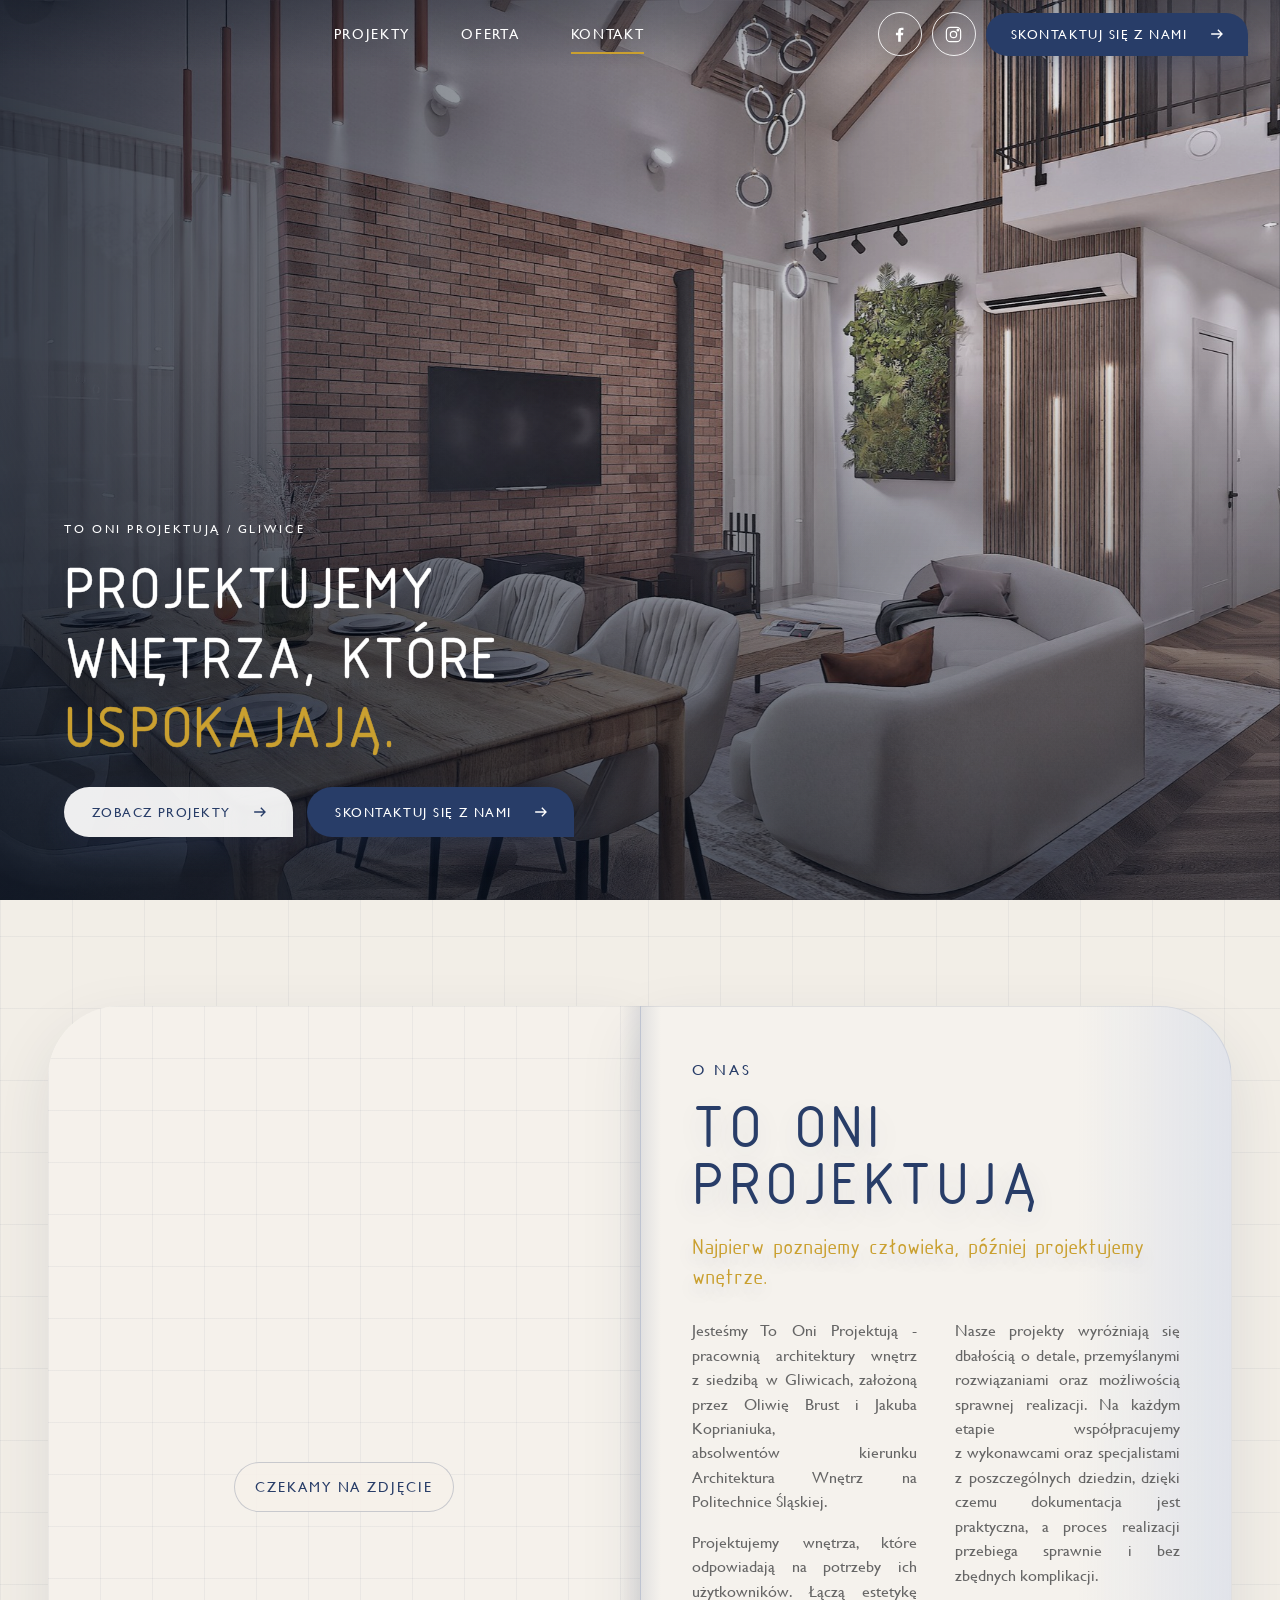
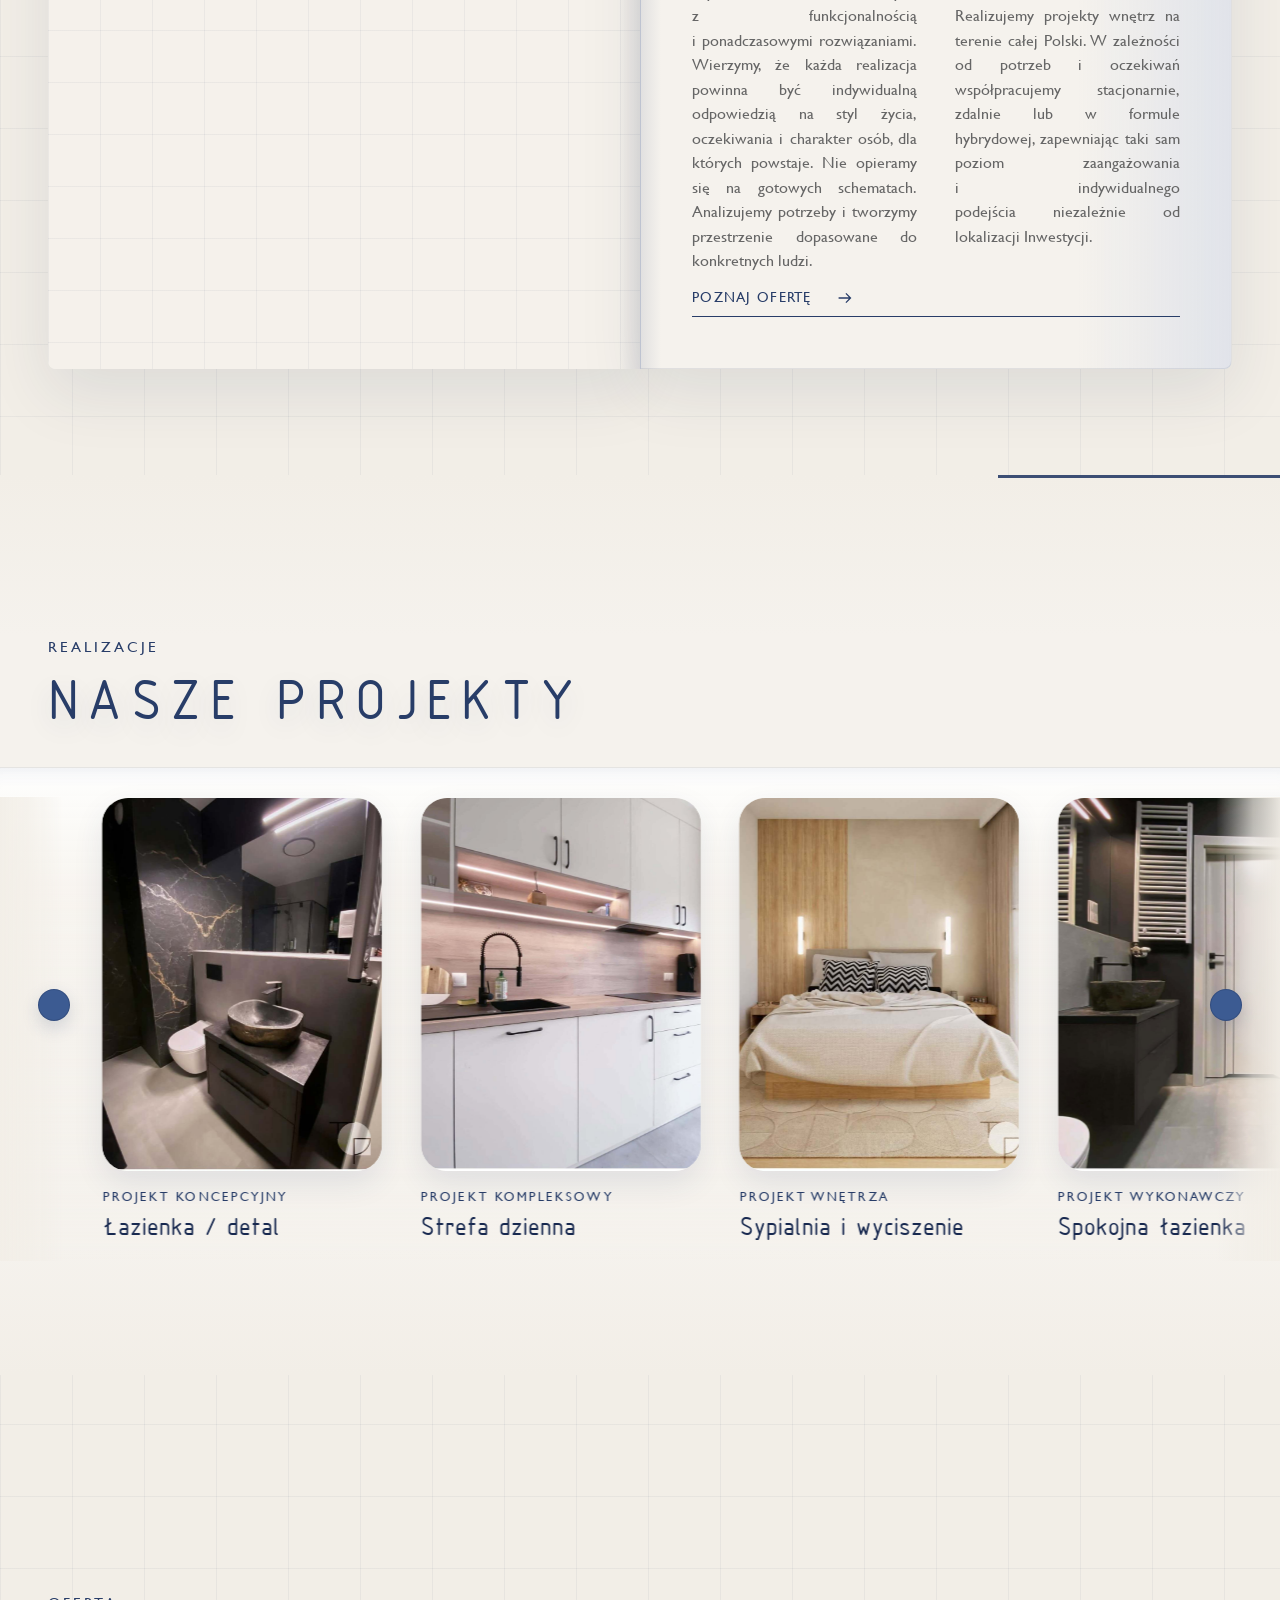
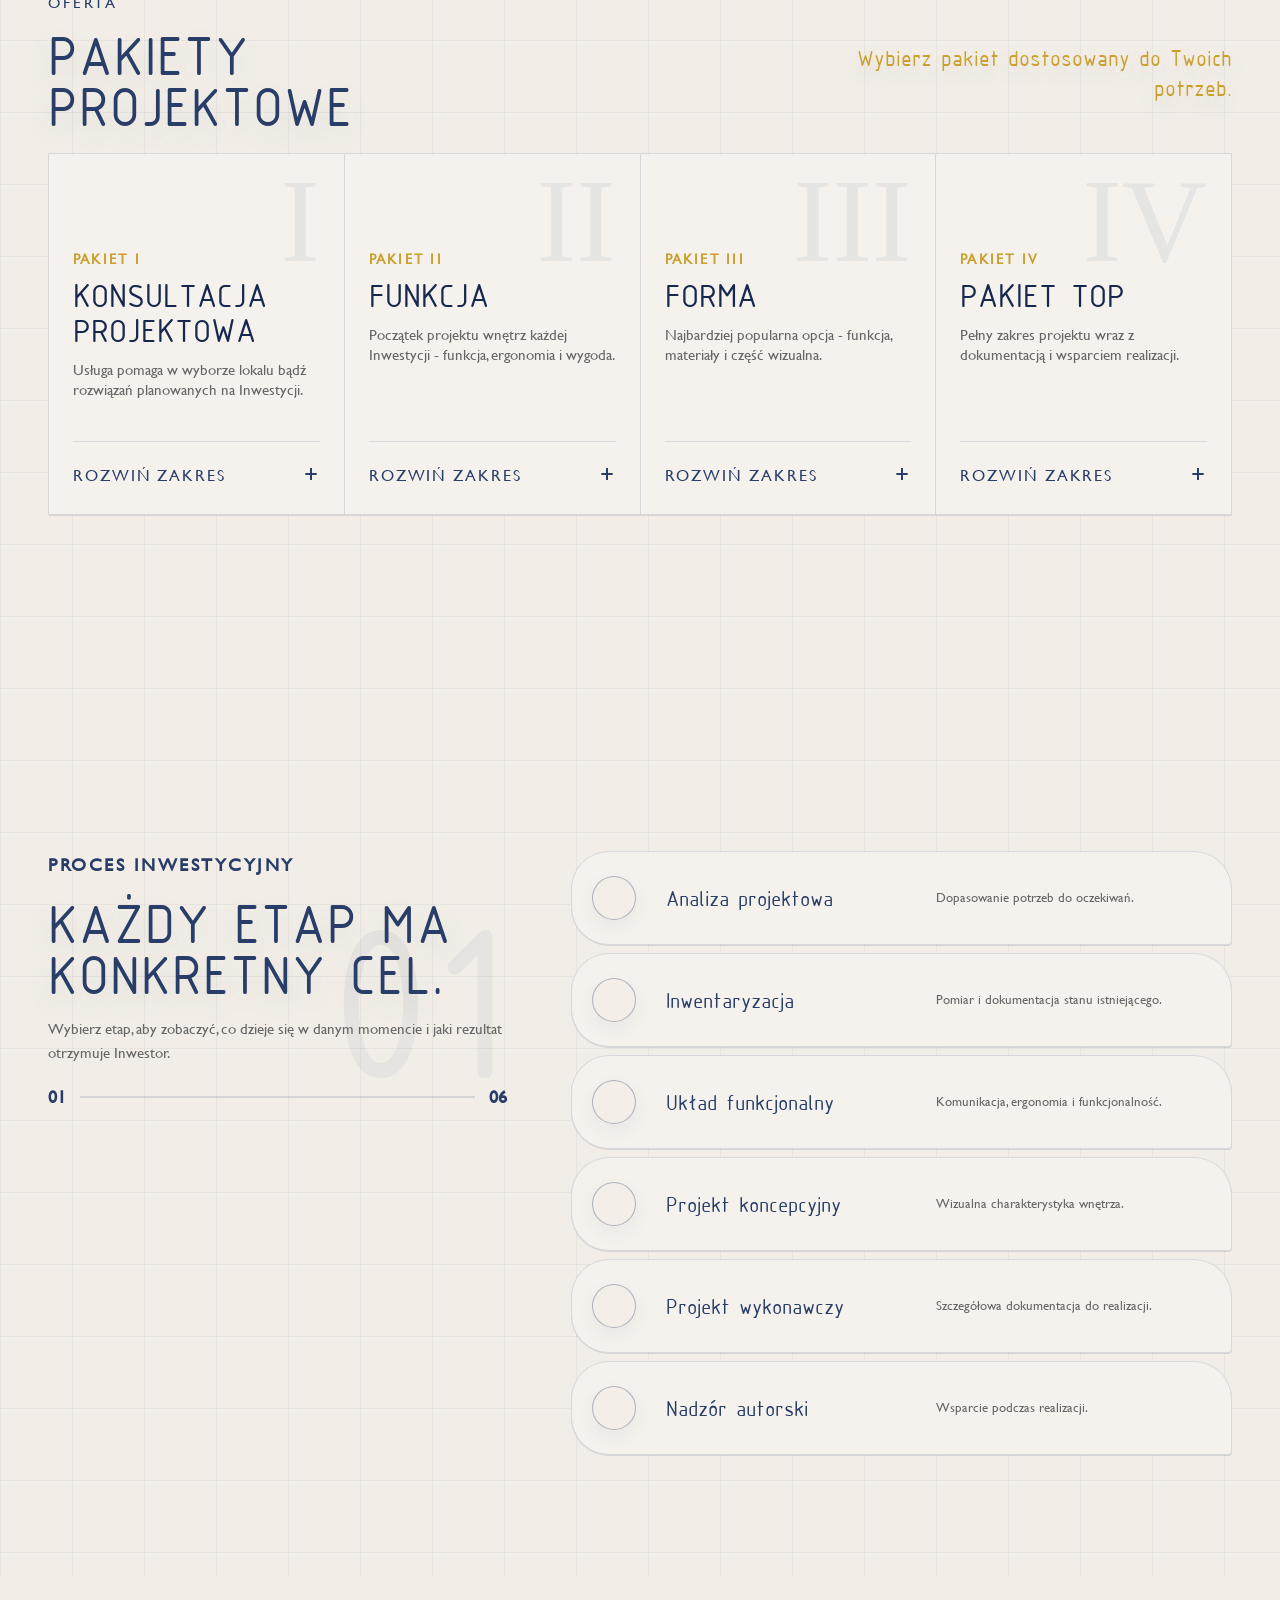
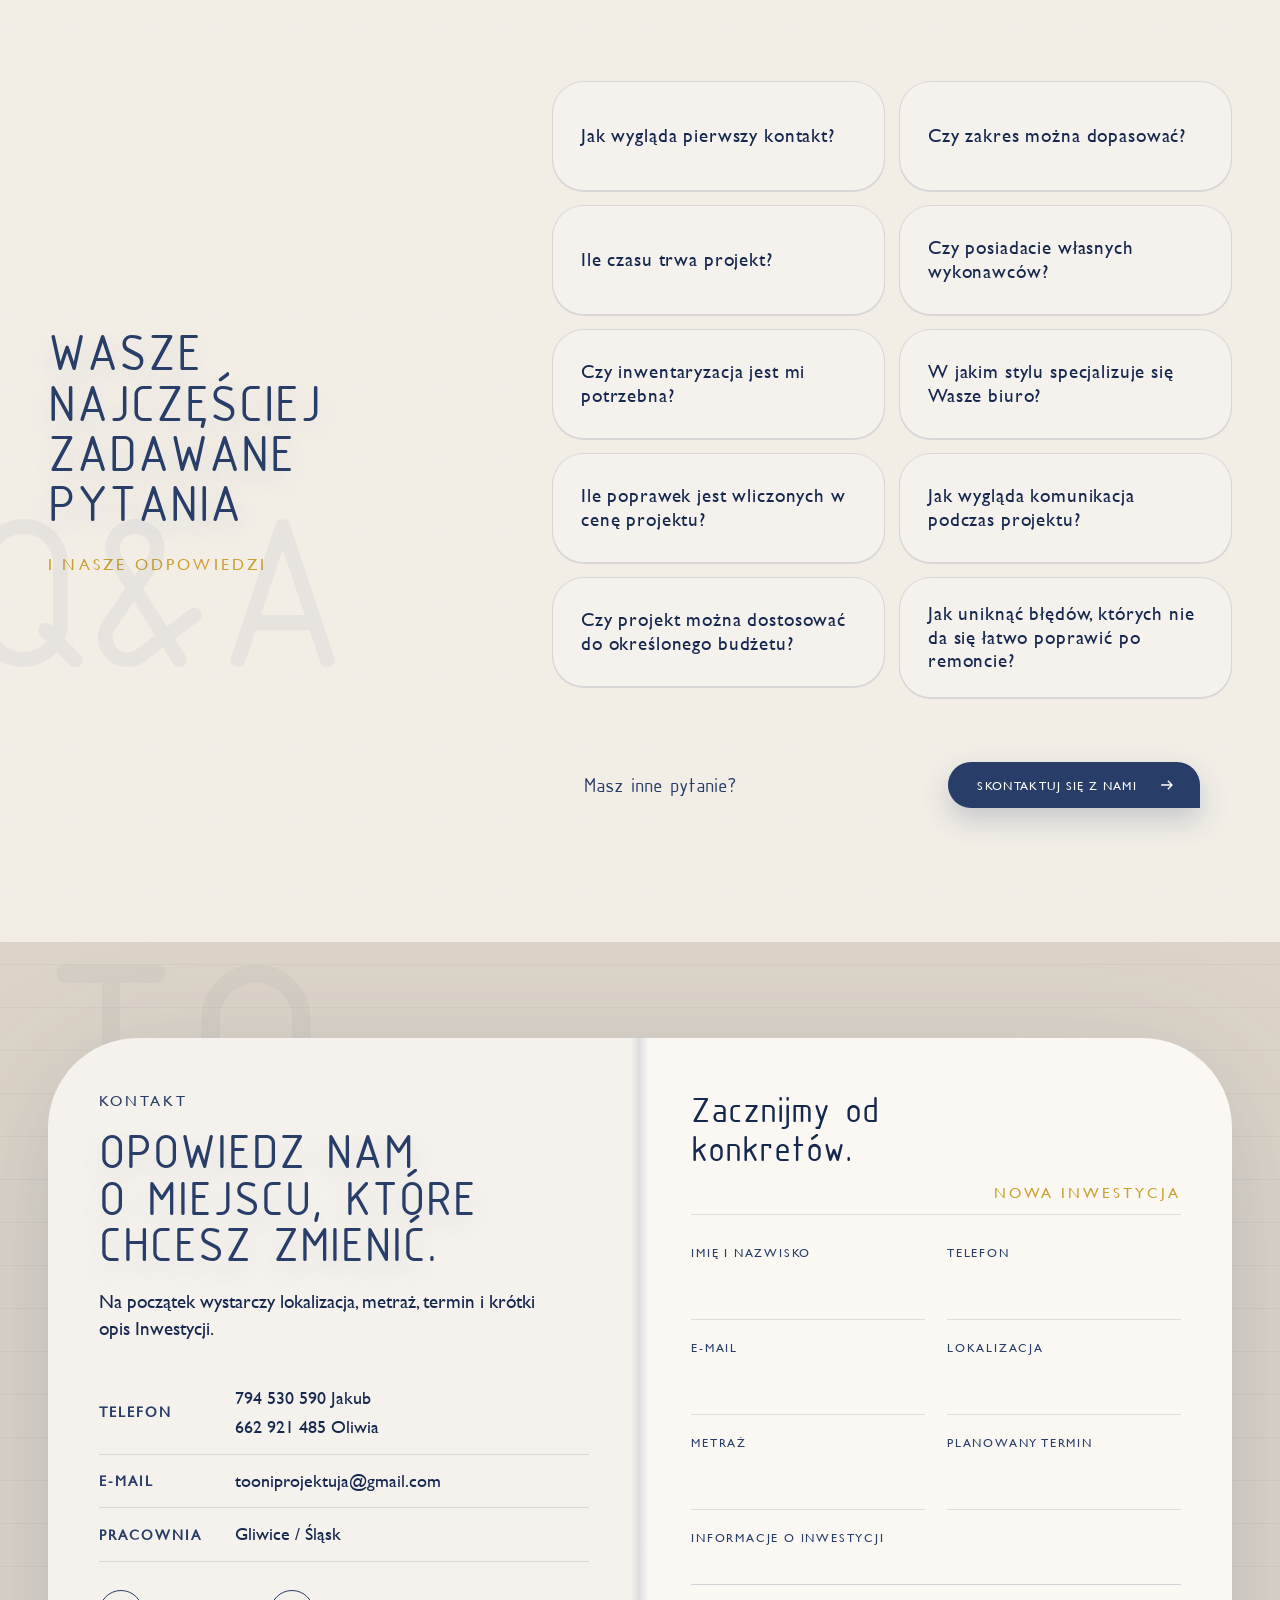
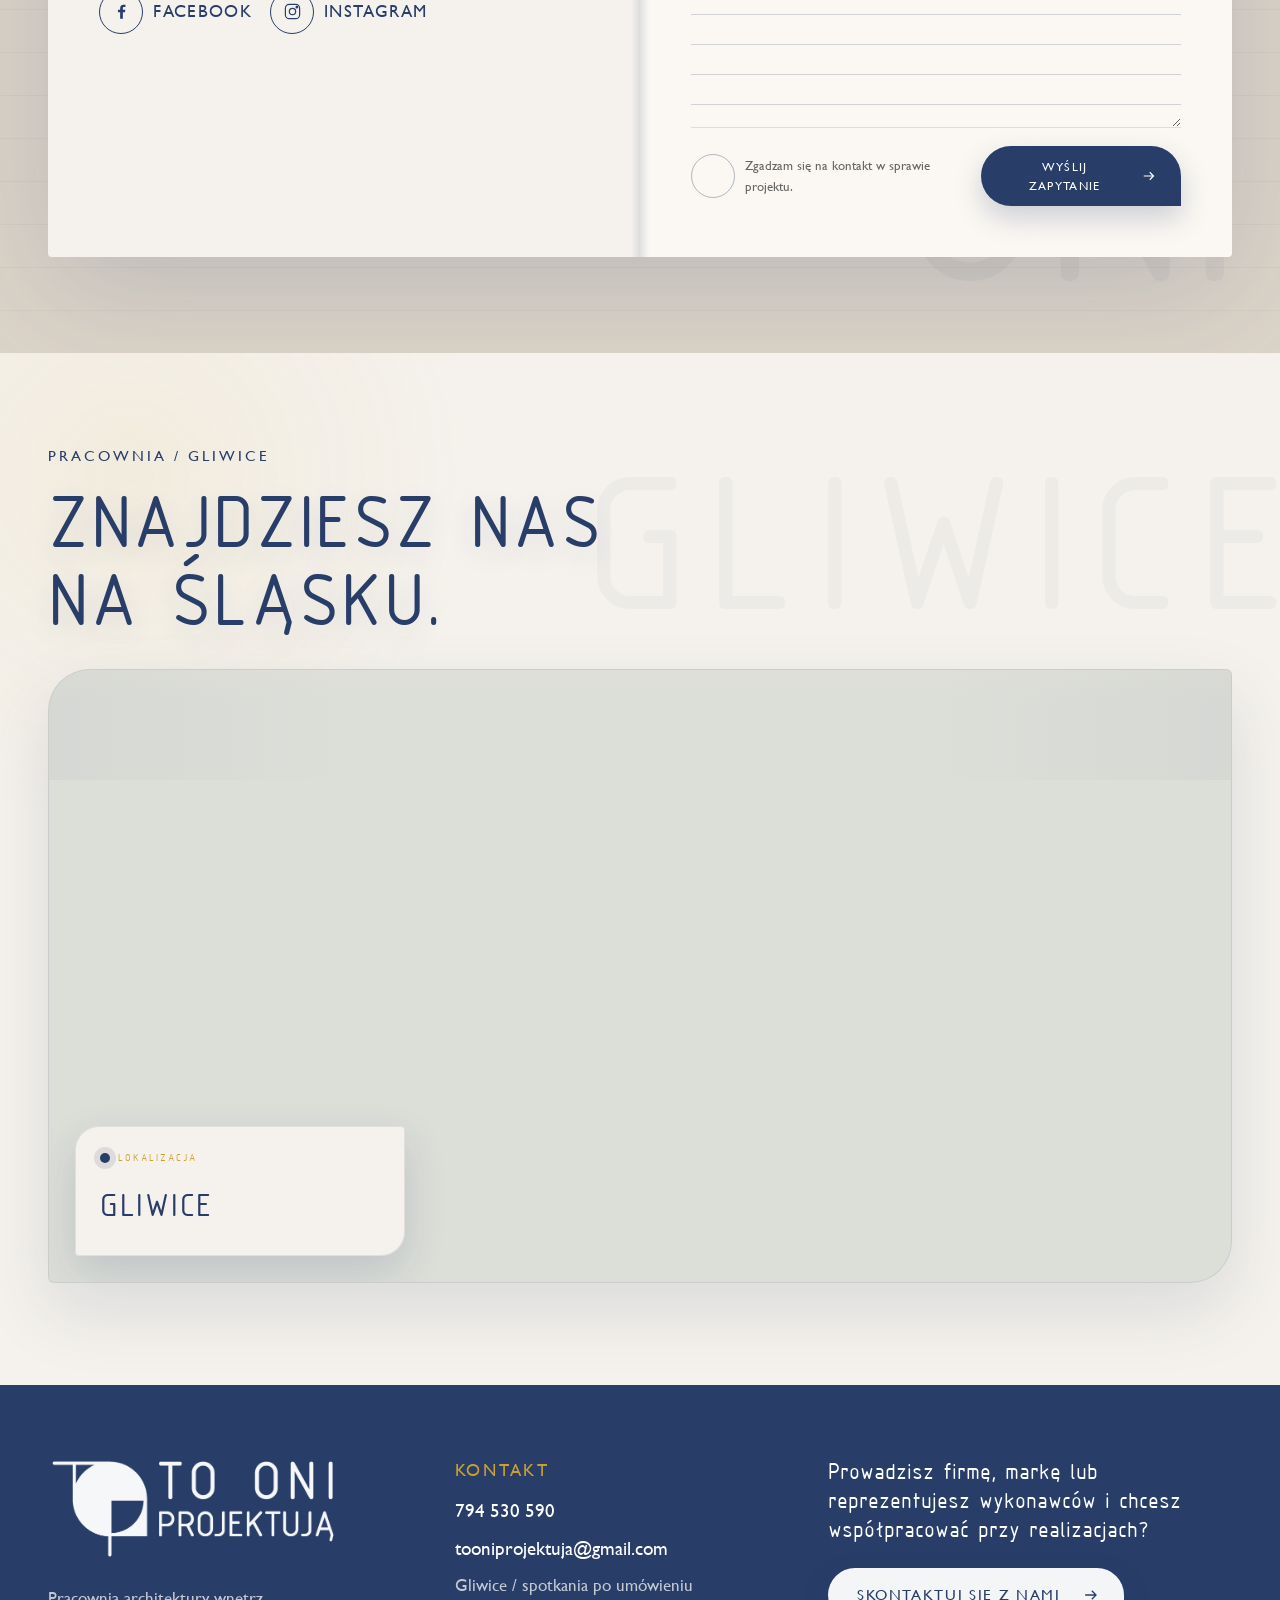
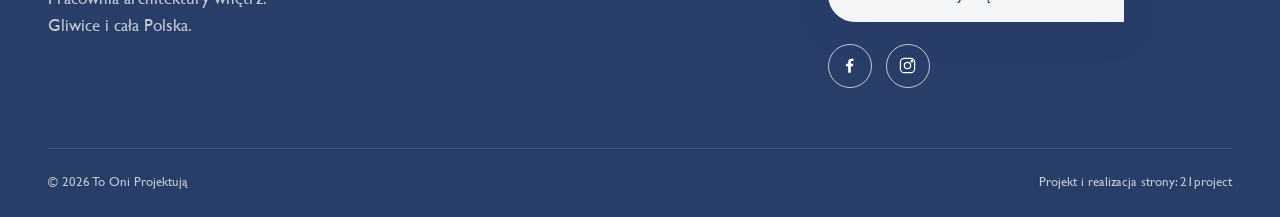
==== commit 86c36dc9: "Add files via upload" ====
--- a/index.html
+++ b/index.html
@@ -16,7 +16,7 @@
 <link href="logo-symbol.png" rel="icon" type="image/png"/>
 <link as="font" crossorigin="" href="isocpeur.ttf" rel="preload" type="font/ttf"/>
 <link as="font" crossorigin="" href="gill-sans-mt.ttf" rel="preload" type="font/ttf"/>
-<link href="style.css?v=tooni-v43-project-cards" rel="stylesheet"/>
+<link href="style.css?v=tooni-v44-instagram-overlay" rel="stylesheet"/>
 <script type="application/ld+json">{"@context":"https://schema.org","@type":"InteriorDesigner","name":"To Oni Projektują","url":"https://jakubskrzypiec.github.io/tooniprojektuja/","image":"https://jakubskrzypiec.github.io/tooniprojektuja/hero-generated.jpg","telephone":"+48 794 530 590","email":"tooniprojektuja@gmail.com","address":{"@type":"PostalAddress","addressLocality":"Gliwice","addressCountry":"PL"},"areaServed":"Polska","sameAs":["https://www.instagram.com/to_oni_projektuja/","https://www.facebook.com/61583774015406/"]}</script>
 </head>
 <body class="home">
@@ -294,6 +294,6 @@
 </div>
 </div>
 </div>
-<script src="script.js?v=tooni-v43-project-cards"></script>
+<script src="script.js?v=tooni-v42-stable"></script>
 </body>
 </html>
--- a/style.css
+++ b/style.css
@@ -3756,7 +3756,7 @@
 .project-card__label-top::before,
 .project-card__label-top::after {
   content: "•••" !important;
-  font-size: 8px !important;
+  font-size: 7px !important;
   letter-spacing: .21em !important;
 }
 
@@ -3941,7 +3941,7 @@
 .project-card > button::before {
   content: "" !important;
   position: absolute !important;
-  inset: 18px !important;
+  inset: 28px 28px 22px !important;
   z-index: 2 !important;
   pointer-events: none !important;
   border: 1.5px solid rgba(255,255,255,.96) !important;
@@ -3965,28 +3965,28 @@
 
 /* Dots — TOP — dots, centred above the inset frame. */
 .project-card__label-top {
-  top: 7px !important;
+  top: 10px !important;
   left: 50% !important;
   z-index: 4 !important;
-  gap: 8px !important;
+  gap: 12px !important;
   padding: 0 !important;
   color: rgba(255,255,255,.98) !important;
   font-family: var(--body) !important;
-  font-size: 12px !important;
+  font-size: 13px !important;
   font-weight: 500 !important;
   line-height: 1 !important;
-  letter-spacing: .08em !important;
+  letter-spacing: .18em !important;
   text-shadow: 0 1px 9px rgba(0,0,0,.34) !important;
   opacity: 0 !important;
-  transform: translate(-50%, -3px) !important;
+  transform: translate(-50%, -2px) !important;
 }
 
 .project-card__label-top::before,
 .project-card__label-top::after {
-  content: "•  •  •" !important;
+  content: "•••" !important;
   font-size: 8px !important;
   font-weight: 400 !important;
-  letter-spacing: .08em !important;
+  letter-spacing: .62em !important;
   opacity: .92 !important;
 }
 
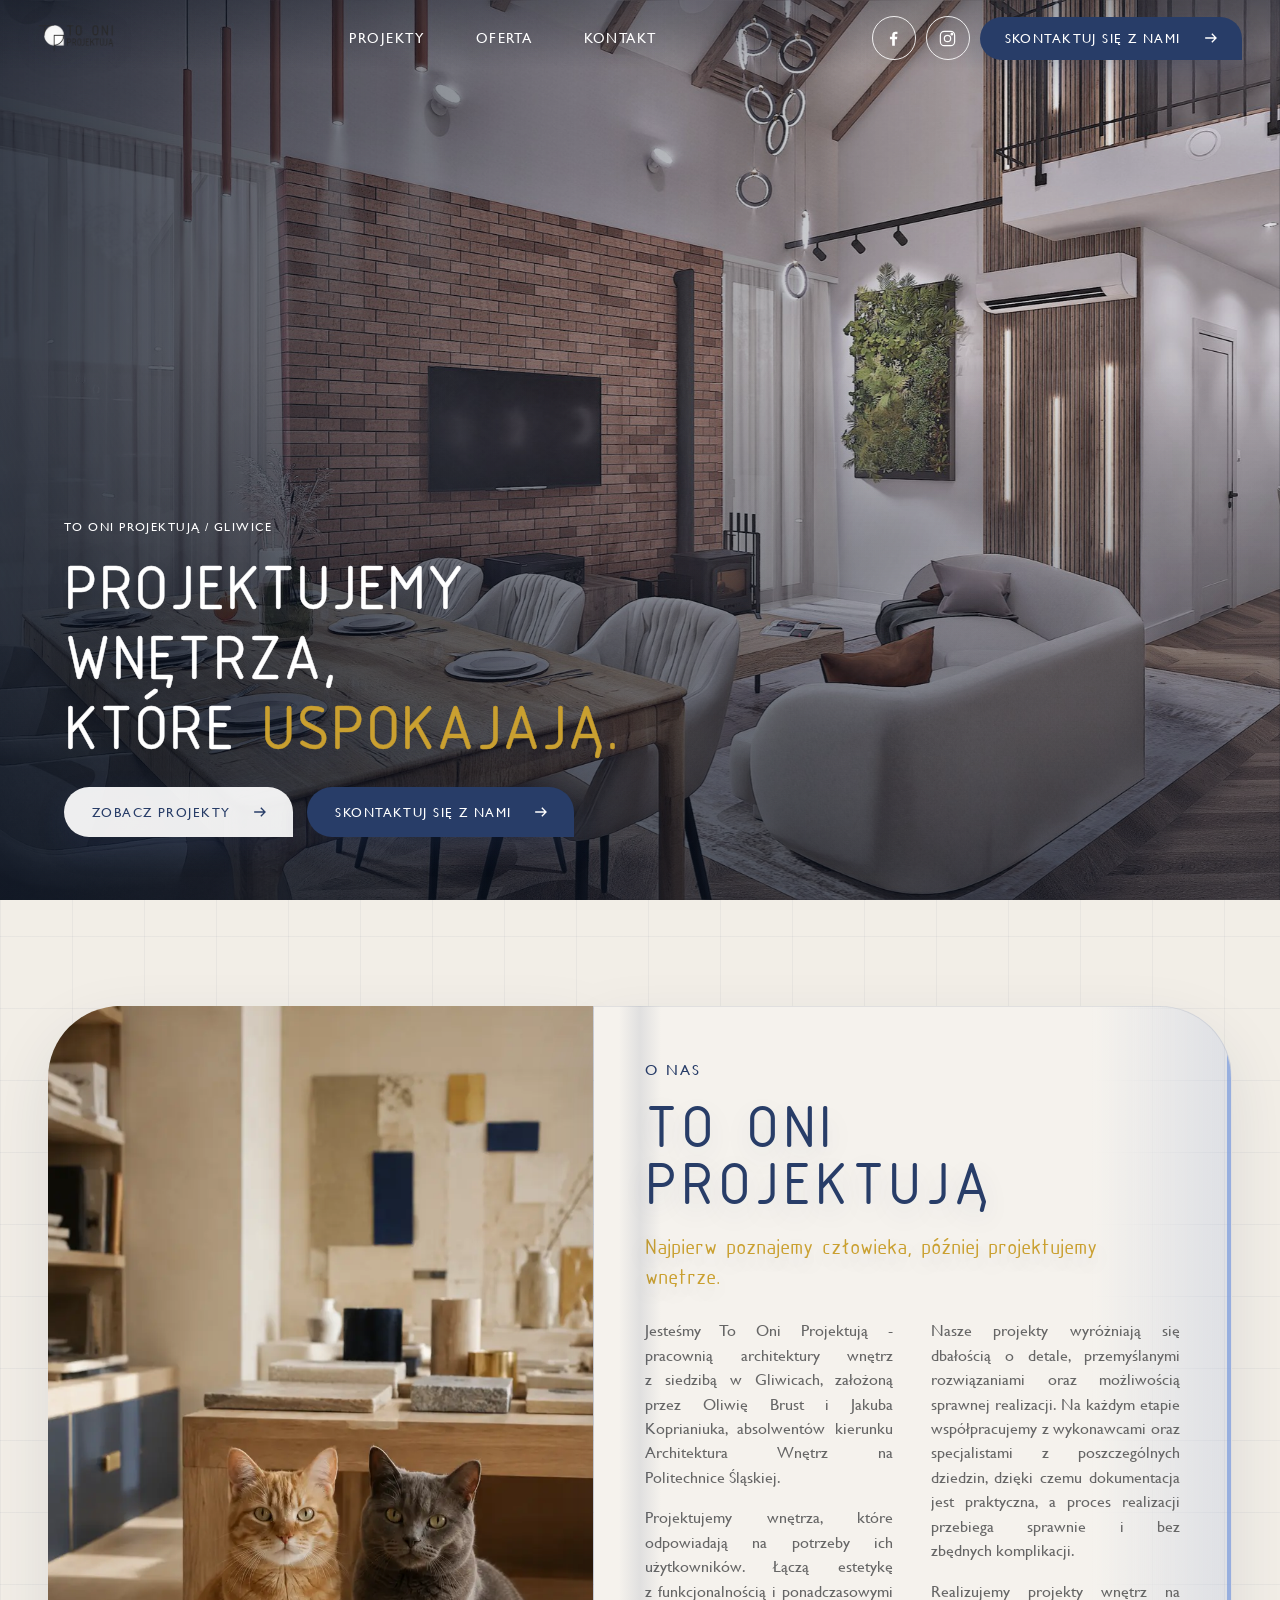
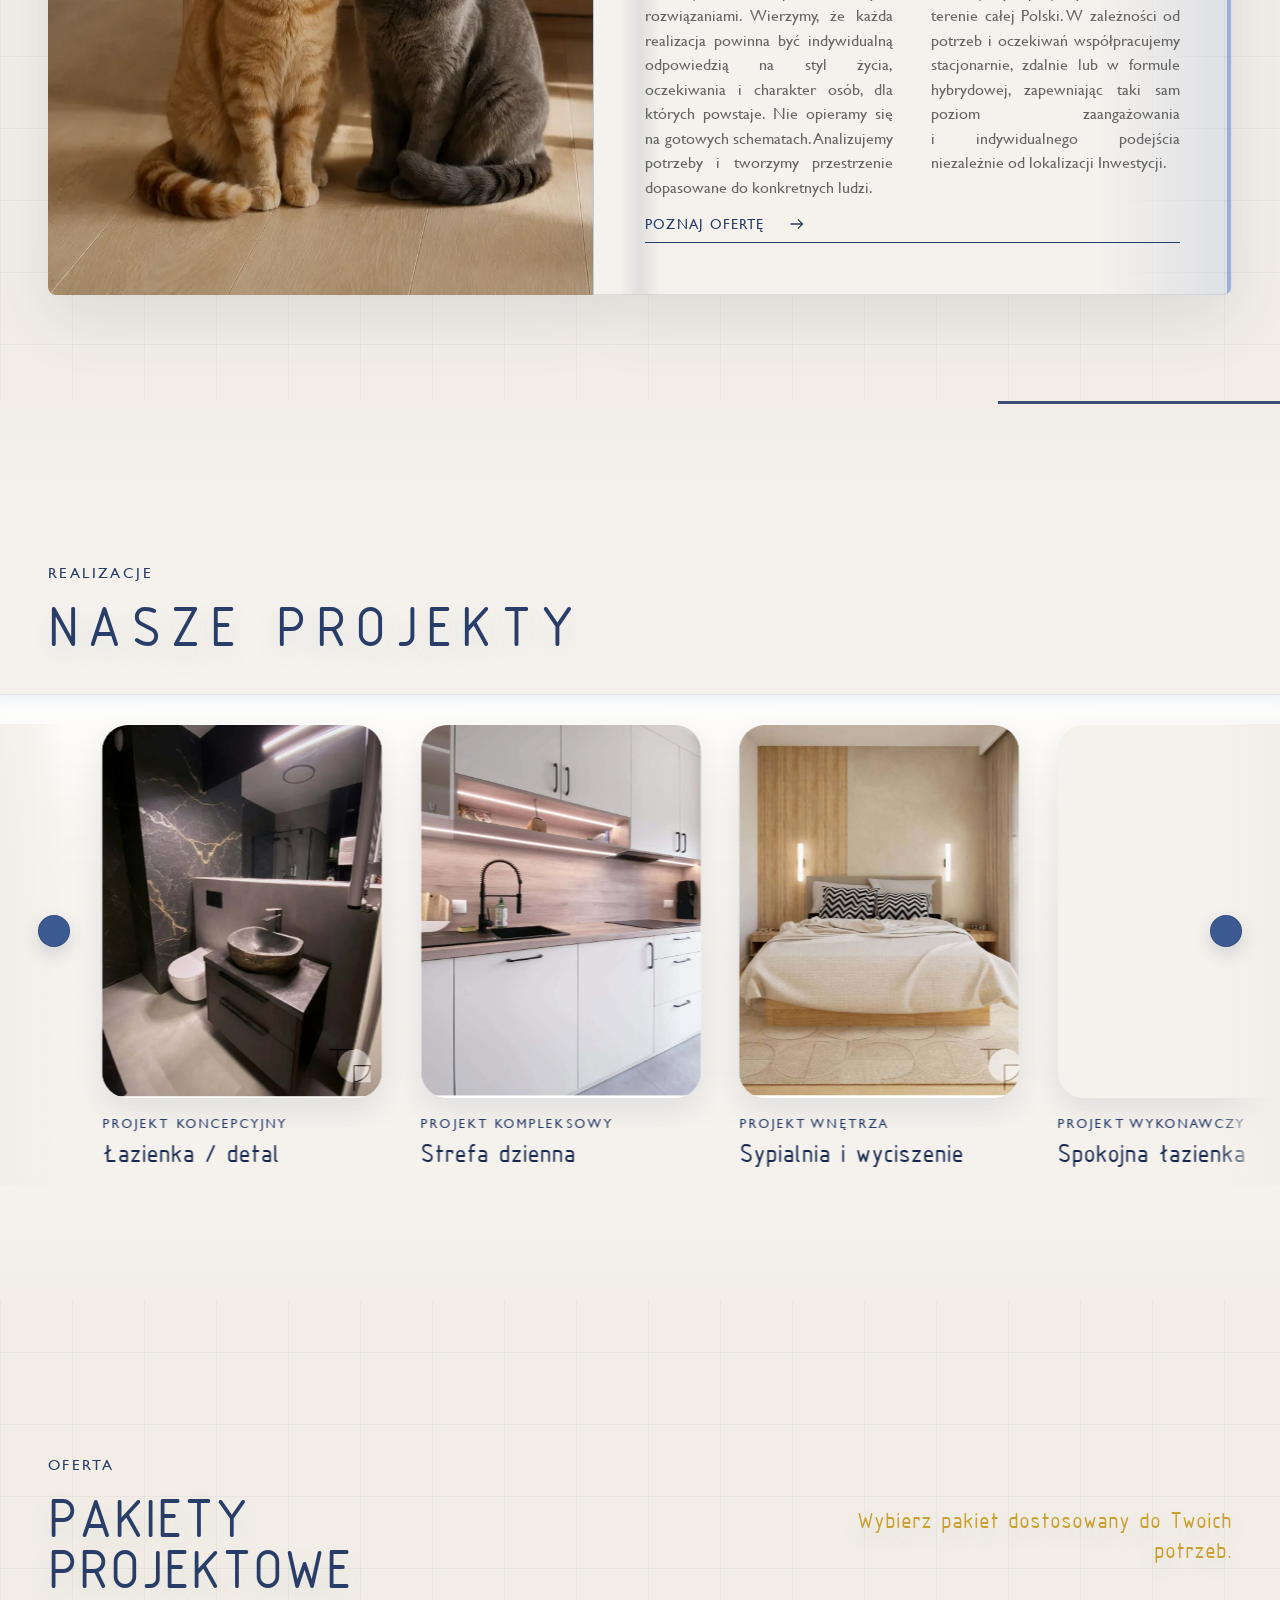
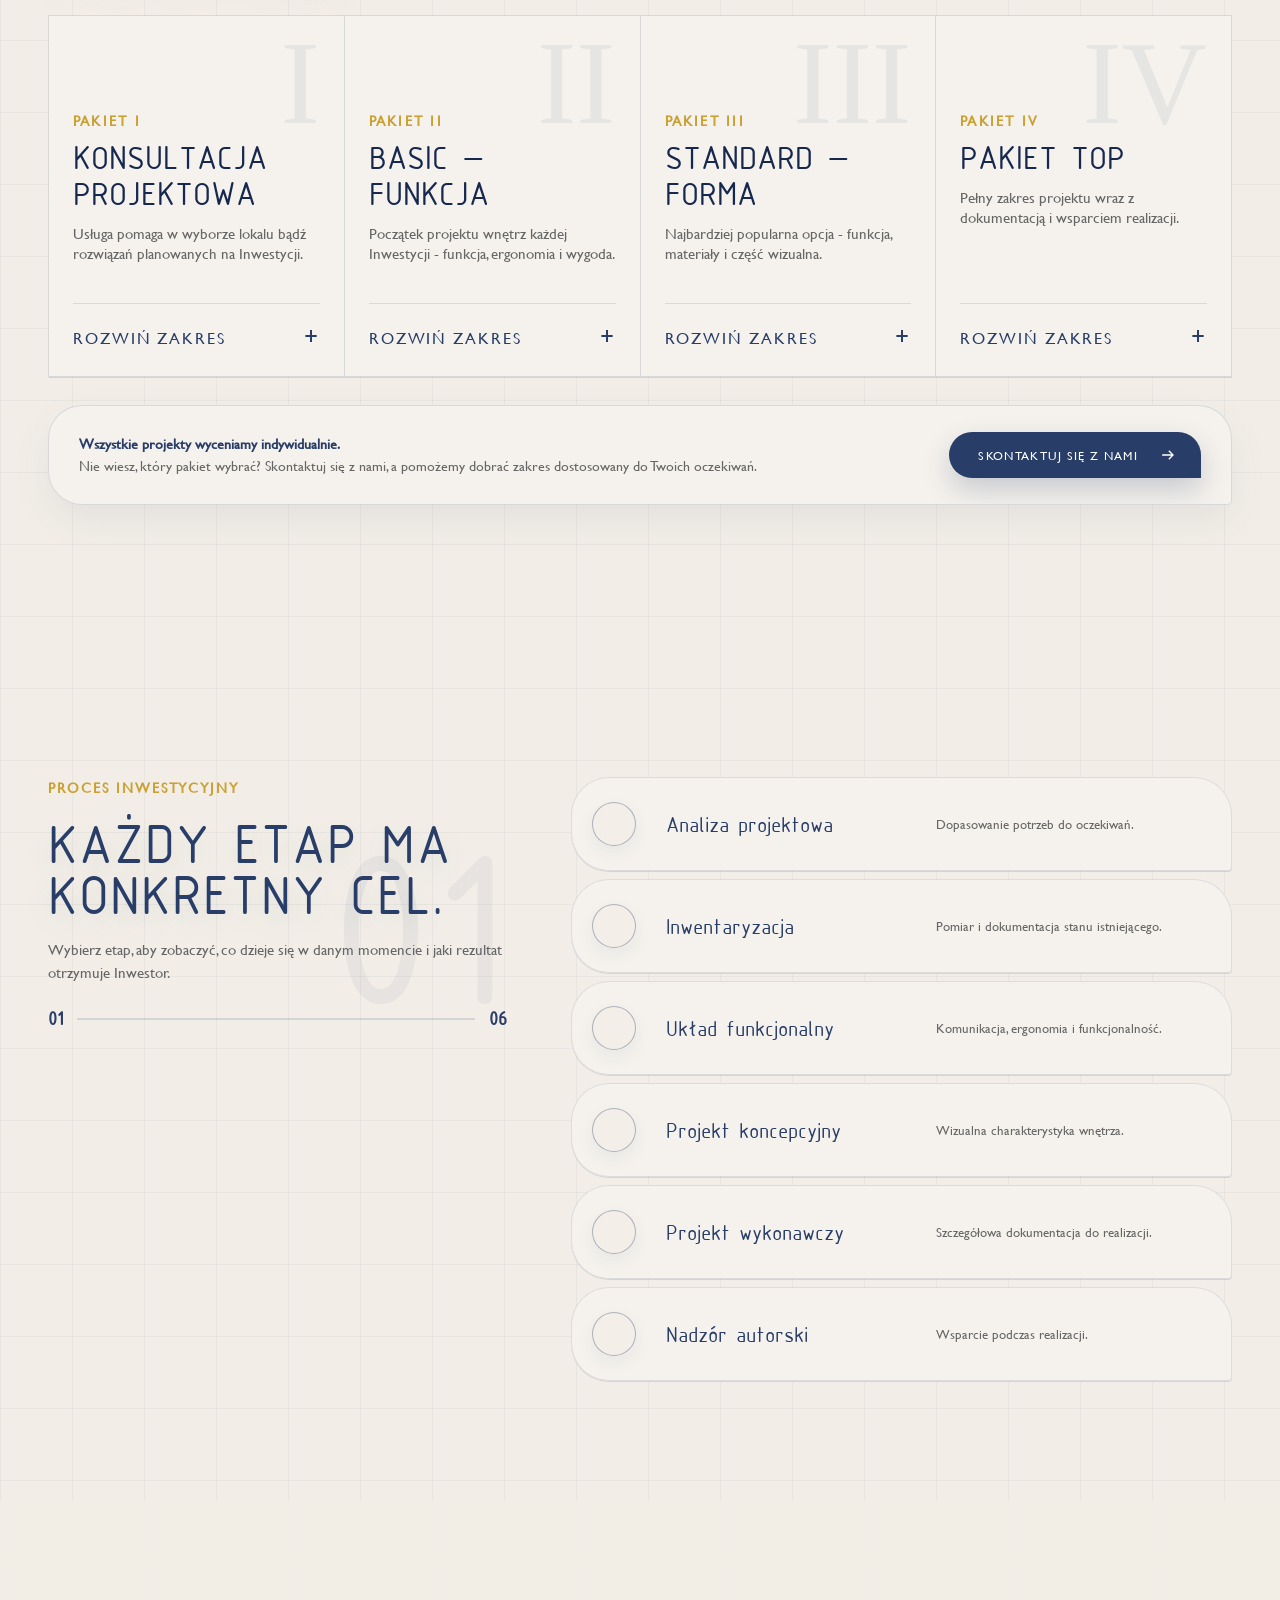
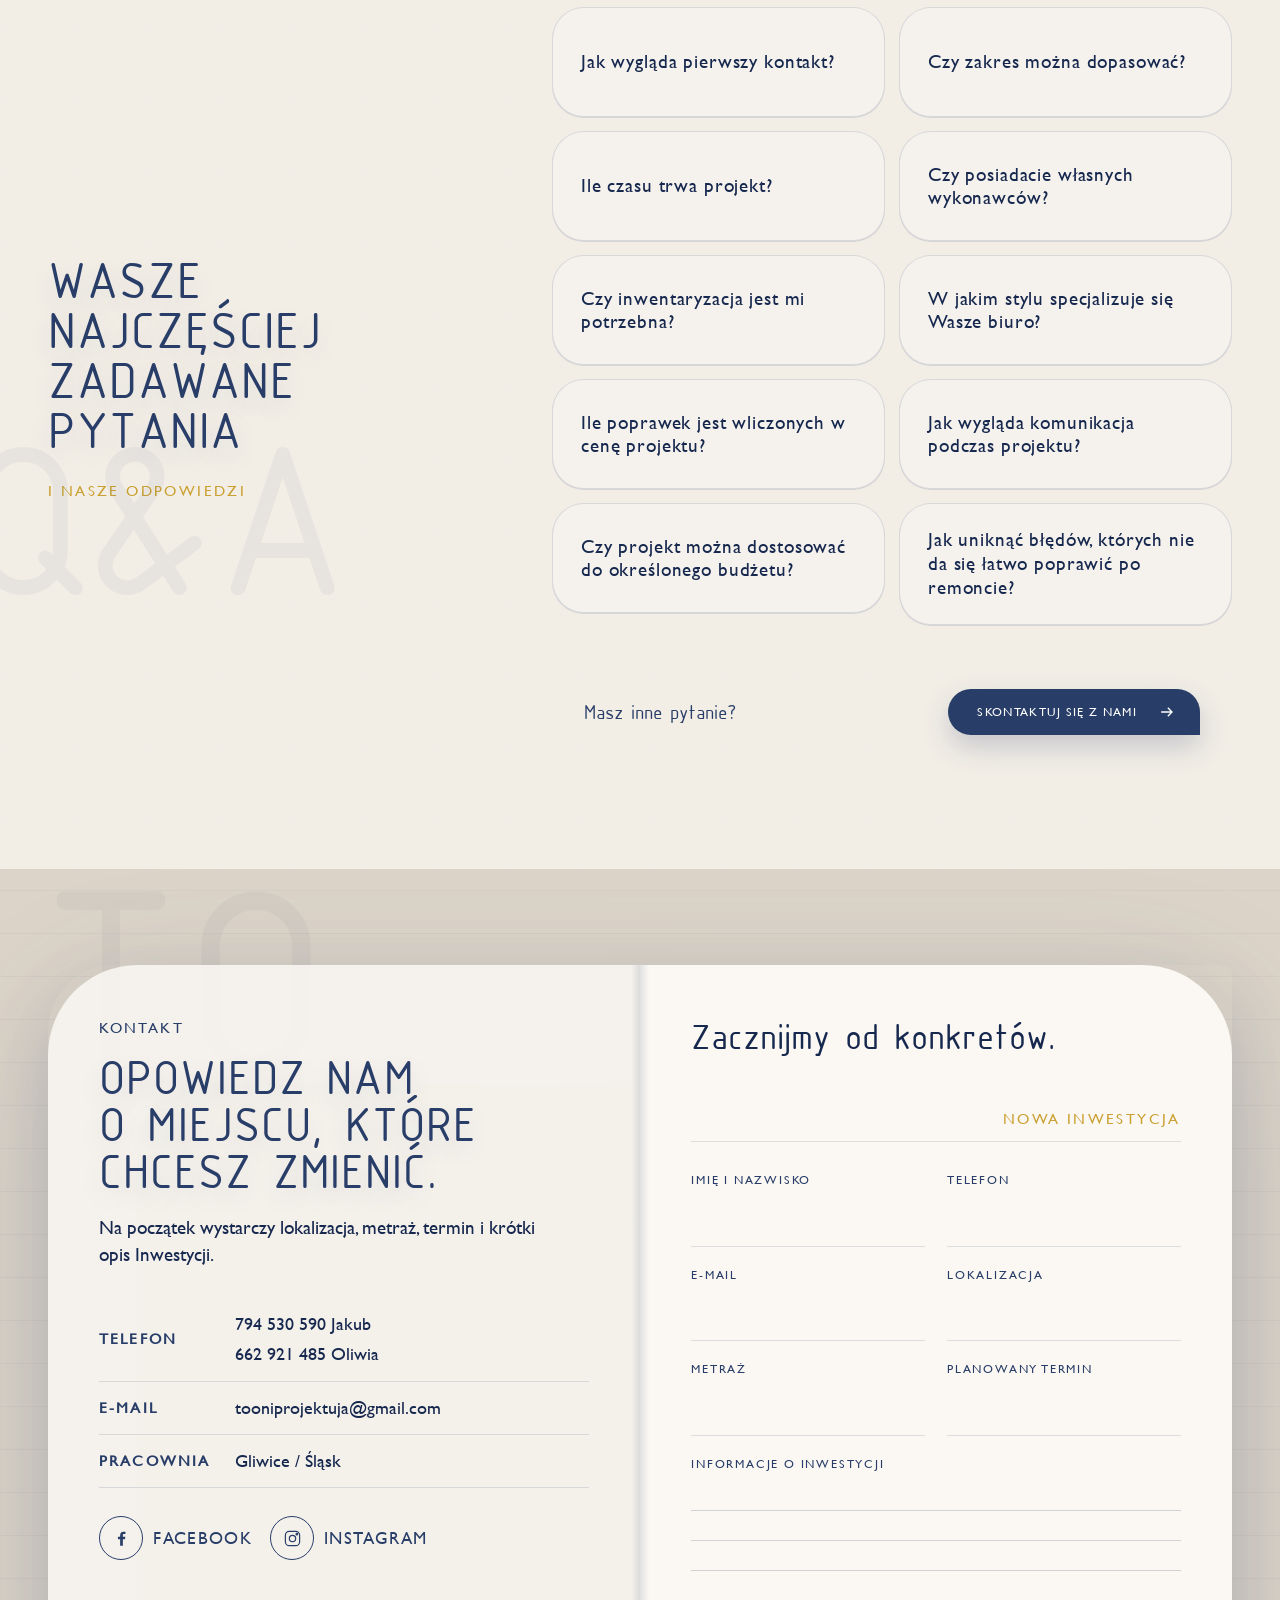
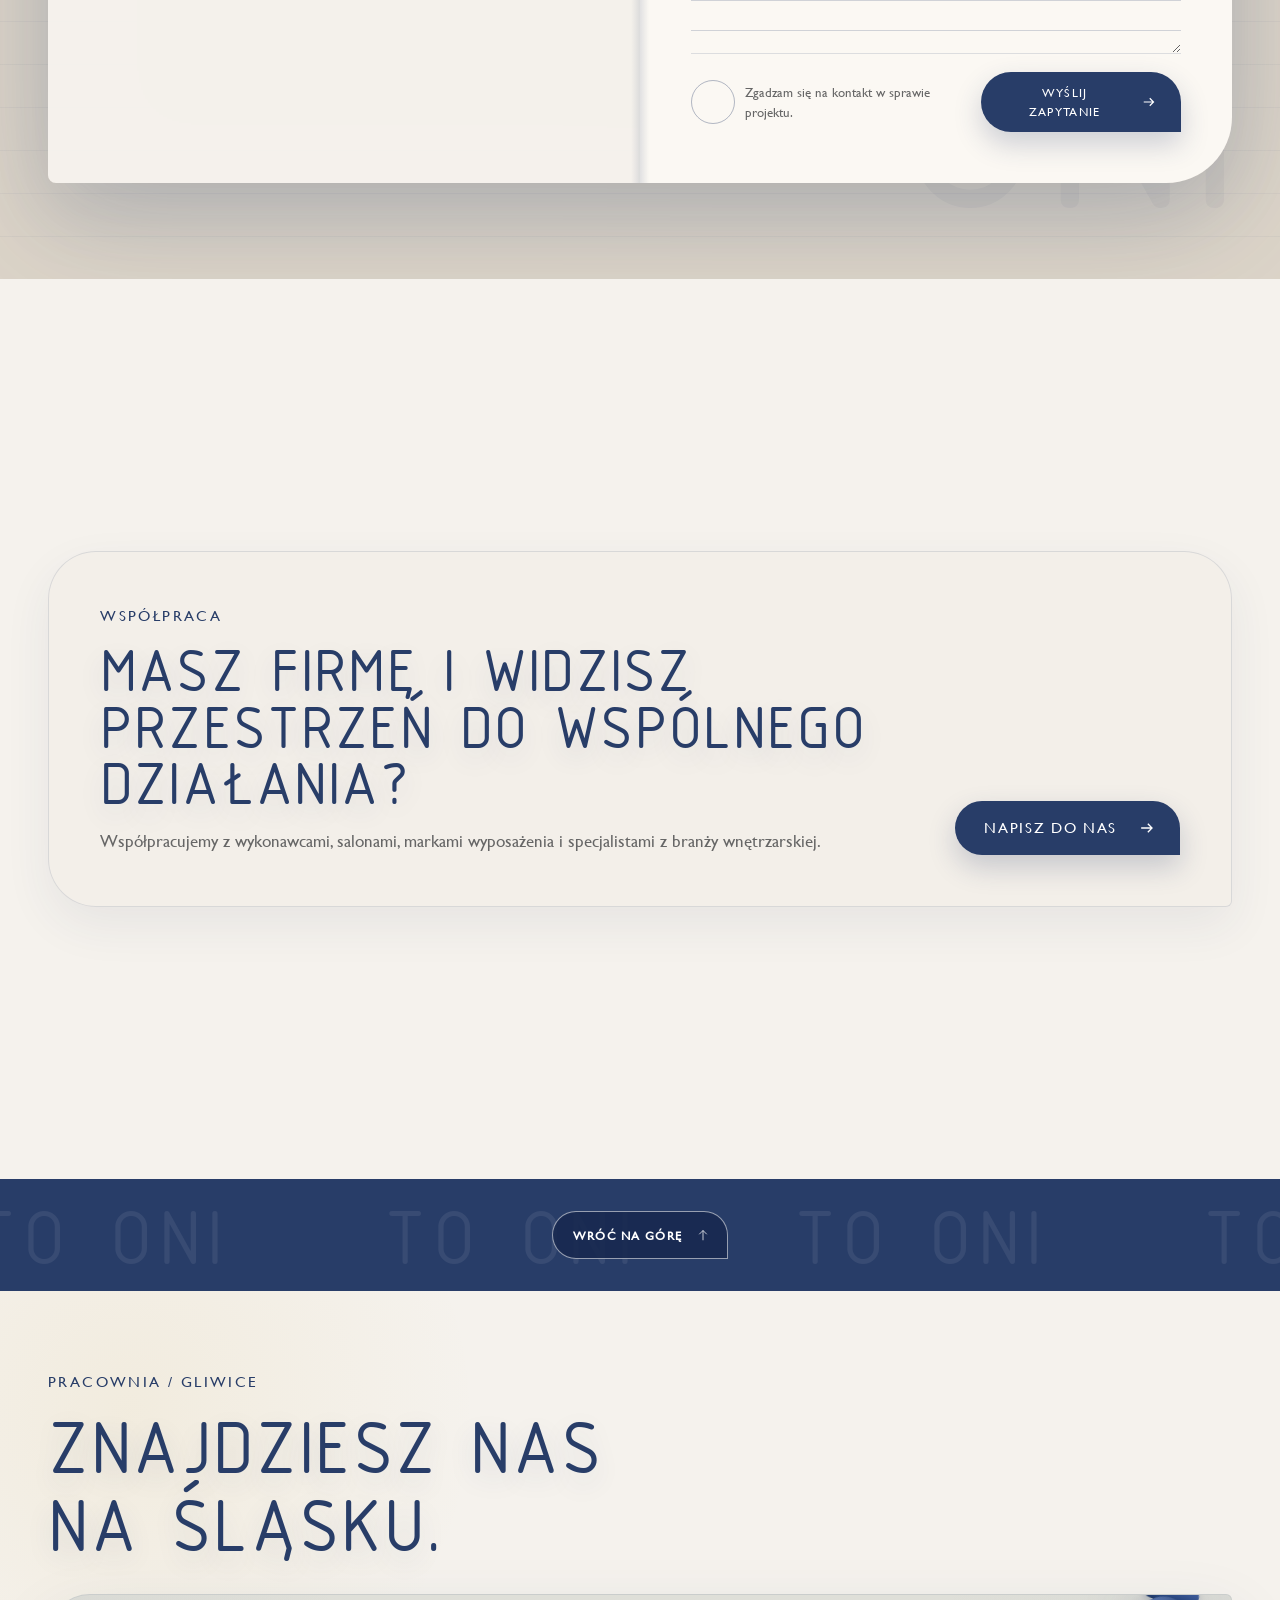
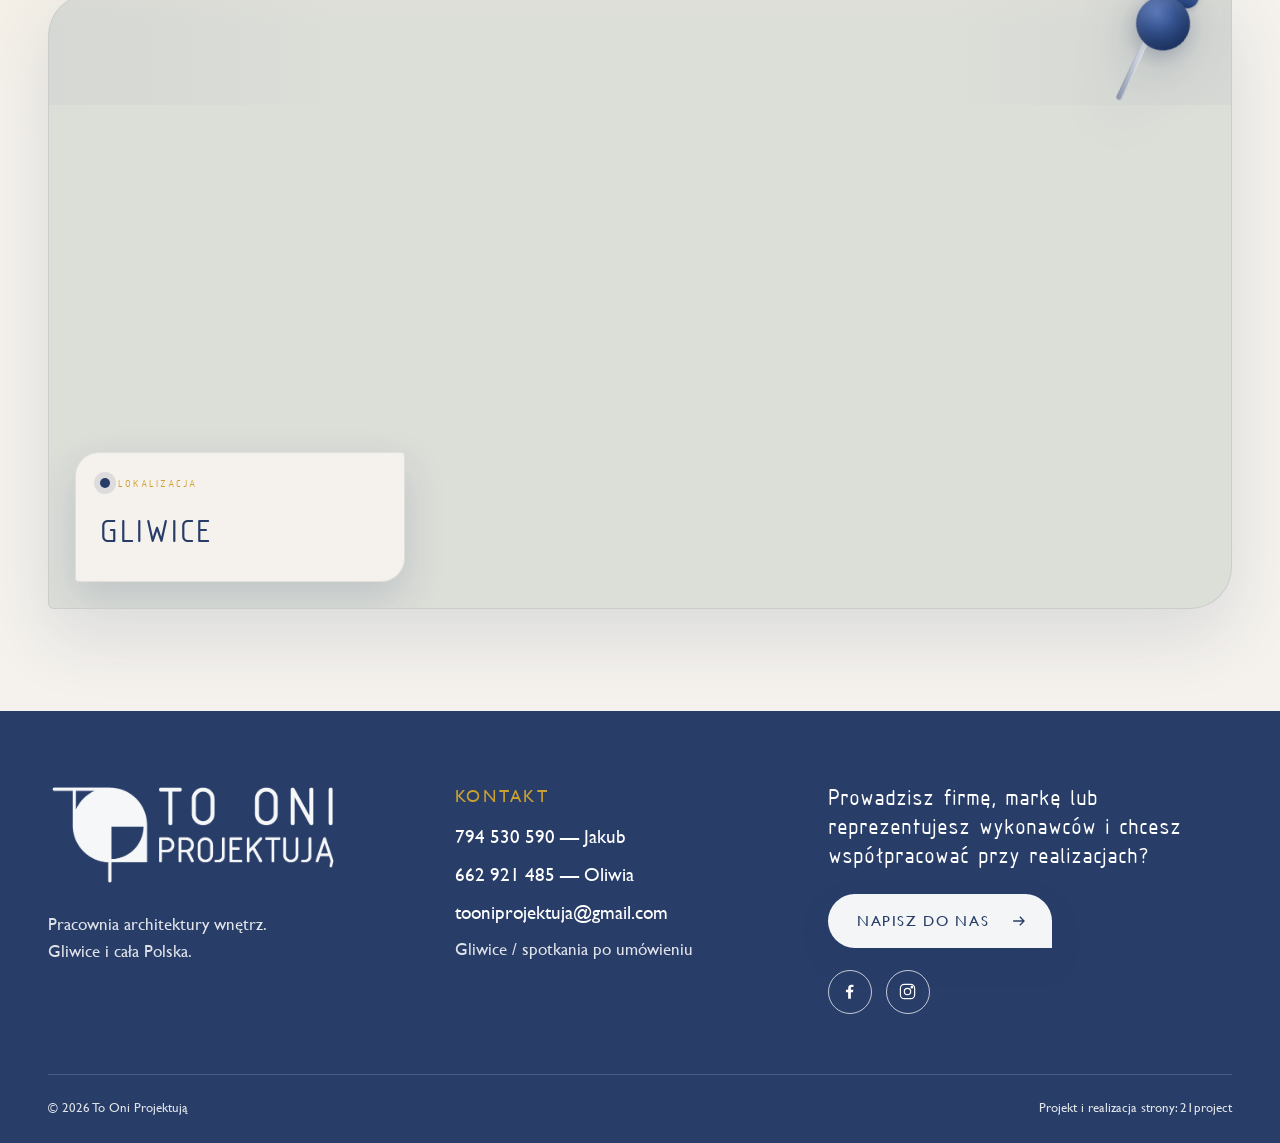
==== commit 7539a0d5: "Add files via upload" ====
--- a/index.html
+++ b/index.html
@@ -16,21 +16,22 @@
 <link href="logo-symbol.png" rel="icon" type="image/png"/>
 <link as="font" crossorigin="" href="isocpeur.ttf" rel="preload" type="font/ttf"/>
 <link as="font" crossorigin="" href="gill-sans-mt.ttf" rel="preload" type="font/ttf"/>
-<link href="style.css?v=tooni-v44-instagram-overlay" rel="stylesheet"/>
+<link href="style.css?v=tooni-v45-pdf-new" rel="stylesheet"/>
+<link href="v45-pdf-new.css?v=tooni-v45-pdf-new" rel="stylesheet"/>
 <script type="application/ld+json">{"@context":"https://schema.org","@type":"InteriorDesigner","name":"To Oni Projektują","url":"https://jakubskrzypiec.github.io/tooniprojektuja/","image":"https://jakubskrzypiec.github.io/tooniprojektuja/hero-generated.jpg","telephone":"+48 794 530 590","email":"tooniprojektuja@gmail.com","address":{"@type":"PostalAddress","addressLocality":"Gliwice","addressCountry":"PL"},"areaServed":"Polska","sameAs":["https://www.instagram.com/to_oni_projektuja/","https://www.facebook.com/61583774015406/"]}</script>
 </head>
-<body class="home">
+<body class="home" id="top">
 <svg aria-hidden="true" class="svg-defs">
 <symbol id="icon-facebook" viewbox="0 0 24 24"><path d="M13.7 21v-8h2.7l.4-3.1h-3.1V7.9c0-.9.3-1.5 1.6-1.5H17V3.6c-.3 0-1.3-.1-2.5-.1-2.5 0-4.2 1.5-4.2 4.3v2.1H7.5V13h2.8v8h3.4Z"></path></symbol>
 <symbol id="icon-instagram" viewbox="0 0 24 24"><rect height="18" rx="5" width="18" x="3" y="3"></rect><circle cx="12" cy="12" r="4"></circle><circle cx="17.5" cy="6.5" r="1"></circle></symbol>
 <symbol id="icon-arrow" viewbox="0 0 24 24"><path d="M5 12h13M13 7l5 5-5 5"></path></symbol>
 </svg>
 <header class="header" data-header="">
-<span aria-hidden="true" class="header-logo-spacer"></span>
+<a class="logo" href="#top" aria-label="To Oni Projektują - strona główna"><img src="logo-banderola.png" alt="To Oni Projektują"/></a>
 <nav aria-label="Menu główne" class="nav">
-<a href="#projekty">Projekty</a>
-<a href="#pakiety">Oferta</a>
-<a href="#kontakt">Kontakt</a>
+<a href="projekty.html">Projekty</a>
+<a href="oferta.html">Oferta</a>
+<a href="kontakt.html">Kontakt</a>
 </nav>
 <div class="header-actions">
 <a aria-label="Facebook To Oni Projektują" class="social social--header" href="https://www.facebook.com/61583774015406/" rel="noopener" target="_blank"><svg><use href="#icon-facebook"></use></svg></a>
@@ -39,9 +40,9 @@
 </div>
 <button aria-expanded="false" aria-label="Otwórz menu" class="menu-toggle" type="button"><span></span><span></span><span></span></button>
 <div aria-hidden="true" class="mobile-menu">
-<a href="#projekty">Projekty</a>
-<a href="#pakiety">Oferta</a>
-<a href="#kontakt">Kontakt</a>
+<a href="projekty.html">Projekty</a>
+<a href="oferta.html">Oferta</a>
+<a href="kontakt.html">Kontakt</a>
 <a class="drop-button" href="#kontakt">Skontaktuj się z nami <svg><use href="#icon-arrow"></use></svg></a>
 <div class="mobile-socials">
 <a aria-label="Facebook" class="social" href="https://www.facebook.com/61583774015406/" rel="noopener" target="_blank"><svg><use href="#icon-facebook"></use></svg></a>
@@ -55,9 +56,9 @@
 <div class="hero__shade"></div>
 <div class="hero__copy">
 <p class="hero__brand">To Oni Projektują / Gliwice</p>
-<h1>Projektujemy<br/>wnętrza, które<br/><span data-rotating-word="">działają.</span></h1>
+<h1>Projektujemy<br/>wnętrza,<br/>które <span data-rotating-word="">działają.</span></h1>
 <div class="hero__actions">
-<a class="drop-button drop-button--light" href="#projekty">Zobacz projekty <svg><use href="#icon-arrow"></use></svg></a>
+<a class="drop-button drop-button--light" href="projekty.html">Zobacz projekty <svg><use href="#icon-arrow"></use></svg></a>
 <a class="drop-button" href="#kontakt">Skontaktuj się z nami <svg><use href="#icon-arrow"></use></svg></a>
 </div>
 </div>
@@ -65,9 +66,7 @@
 <section class="about section" id="onas">
 <div class="shell about__grid">
 <figure class="about__visual panel spotlight reveal">
-<div aria-label="Miejsce na nowe zdjęcie pracowni" class="about__placeholder" role="img">
-<span>Czekamy na zdjęcie</span>
-</div>
+<img class="about__image" src="about-cats-temporary.webp" alt="Tymczasowe zdjęcie sekcji O nas" loading="lazy" decoding="async"/>
 </figure>
 <div class="about__copy panel spotlight reveal">
 <p class="section-label">O nas</p>
@@ -79,7 +78,7 @@
 <p>Nasze projekty wyróżniają się dbałością o detale, przemyślanymi rozwiązaniami oraz możliwością sprawnej realizacji. Na każdym etapie współpracujemy z wykonawcami oraz specjalistami z poszczególnych dziedzin, dzięki czemu dokumentacja jest praktyczna, a proces realizacji przebiega sprawnie i bez zbędnych komplikacji.</p>
 <p>Realizujemy projekty wnętrz na terenie całej Polski. W zależności od potrzeb i oczekiwań współpracujemy stacjonarnie, zdalnie lub w formule hybrydowej, zapewniając taki sam poziom zaangażowania i indywidualnego podejścia niezależnie od lokalizacji Inwestycji.</p>
 </div>
-<a class="line-link" href="#pakiety">Poznaj ofertę <svg><use href="#icon-arrow"></use></svg></a>
+<a class="line-link" href="oferta.html">Poznaj ofertę <svg><use href="#icon-arrow"></use></svg></a>
 </div>
 </div>
 </section>
@@ -135,17 +134,21 @@
 <div class="package-card__body"><h4>Pakiet obejmuje:</h4><ul><li>Analizę lokalu</li><li>Analizę planów Inwestycyjnych</li><li>Zalecenia i wskazówki projektowe</li></ul><p>Usługa konsultacji projektowej pomaga w wyborze lokalu bądź rozwiązań projektowych planowanych na Inwestycji. Są to spotkania, na których analizujemy zalety, wady i możliwości, tak aby przyszła Inwestycja jak najlepiej odzwierciedlała oczekiwania klienta.</p></div>
 </details>
 <details class="package-card panel spotlight reveal">
-<summary><span>II</span><small>Pakiet II</small><h3>Funkcja</h3><p>Początek projektu wnętrz każdej Inwestycji - funkcja, ergonomia i wygoda.</p><b>Rozwiń zakres <i>+</i></b></summary>
+<summary><span>II</span><small>Pakiet II</small><h3>Basic — Funkcja</h3><p>Początek projektu wnętrz każdej Inwestycji - funkcja, ergonomia i wygoda.</p><b>Rozwiń zakres <i>+</i></b></summary>
 <div class="package-card__body"><h4>Pakiet obejmuje:</h4><ul><li>Rzut układu funkcjonalnego</li><li>Rzut analizy rozwiązań projektowych</li><li>Konsultacje online</li><li>2 korekty układu według wytycznych</li></ul><p>Podstawowy pakiet, który jest początkiem projektu wnętrz każdej Inwestycji. Są to rzuty lokalu w oparciu o potrzeby i wytyczne Inwestora, przedstawione w formacie schematu mieszkania i poglądowego rozmieszczenia elementów wyposażenia, bazując na standardowych wymiarach obiektów. Etap skupia się bezpośrednio na prawidłowym funkcjonowaniu wnętrza i ergonomii, tak aby wnętrza były maksymalnie wygodne i praktyczne w użytkowaniu.</p></div>
 </details>
 <details class="package-card panel spotlight reveal">
-<summary><span>III</span><small>Pakiet III</small><h3>Forma</h3><p>Najbardziej popularna opcja - funkcja, materiały i część wizualna.</p><b>Rozwiń zakres <i>+</i></b></summary>
+<summary><span>III</span><small>Pakiet III</small><h3>Standard — Forma</h3><p>Najbardziej popularna opcja - funkcja, materiały i część wizualna.</p><b>Rozwiń zakres <i>+</i></b></summary>
 <div class="package-card__body"><h4>Pakiet obejmuje:</h4><ul><li>Elementy pakietu Funkcja</li><li>Dobór materiałów wykończeniowych</li><li>Rozwiązania estetyczno-projektowe prezentowane na modelu 3D</li><li>Wizualizacje 3D</li><li>Zestawienie materiałów z linkami do produktów</li><li>Konsultacje online</li><li>Wsparcie Architekta podczas wykonawstwa</li><li>2 korekty według wytycznych</li></ul><p>Najbardziej popularna opcja, która jest poszerzeniem pakietu Funkcja o część wizualną projektu wnętrz. Zakres prac obejmuje przygotowanie spójnej aranżacji wnętrz, w tym dobór konkretnych materiałów dostępnych w lokalnych salonach. Elementy estetyczne oparte są o wytyczne klienta, które omawiane są szczegółowo podczas konsultacji. Wszystkie założenia omawiane są podczas spotkań, na których przedstawiany jest model 3D wraz z konkretnymi produktami. Pozyskiwane są również próbki i wzorniki materiałów, aby nasi Inwestorzy mieli możliwość zapoznania się z materiałami przed podjęciem ostatecznej decyzji.</p></div>
 </details>
 <details class="package-card panel spotlight reveal">
 <summary><span>IV</span><small>Pakiet IV</small><h3>Pakiet TOP</h3><p>Pełny zakres projektu wraz z dokumentacją i wsparciem realizacji.</p><b>Rozwiń zakres <i>+</i></b></summary>
 <div class="package-card__body"><h4>Pakiet obejmuje:</h4><ul><li>Elementy pakietów Funkcja i Forma</li><li>Dokumentacja wykonawcza 2D</li><li>Schematy instalacji: elektryczna, wod-kan, HVAC</li><li>Weryfikacja wykonalności rozwiązań projektowych</li><li>Kosztorys projektowy</li><li>Gotowe oferty zakupowe na ustalone produkty</li><li>Wsparcie Architekta podczas wykonawstwa</li><li>Święty spokój</li></ul><p>Jest to pełny zakres projektu wnętrz obejmujący pakiety Funkcja i Forma, poszerzony o rysunki wykonawcze dla poszczególnych branż. Cała dokumentacja jest przygotowana z troską o każdy detal i konsultowana na bieżąco z wykonawcami branż, aby była jak najbardziej zoptymalizowana i możliwa do wykonania. Częścią pakietu TOP jest koordynacja między wykonawcami, przedstawicielami salonów a projektantem. Architekt zapewnia również stały kontakt od momentu przekazania pełnej dokumentacji aż do dnia zakończenia finalnych robót. Chcemy być jak największym wsparciem dla naszych Inwestorów, aby remont nie spędzał snu z powiek.</p></div>
 </details>
+</div>
+<div class="packages__cta panel spotlight reveal">
+<p><strong>Wszystkie projekty wyceniamy indywidualnie.</strong><br/>Nie wiesz, który pakiet wybrać? Skontaktuj się z nami, a pomożemy dobrać zakres dostosowany do Twoich oczekiwań.</p>
+<a class="drop-button" href="#kontakt">Skontaktuj się z nami <svg><use href="#icon-arrow"></use></svg></a>
 </div>
 </div>
 </section>
@@ -222,7 +225,7 @@
 </div>
 </div>
 <div class="contact__page contact__page--right reveal">
-<div class="contact__form-head"><h3>Zacznijmy od<br/>konkretów.</h3><p class="section-label">Nowa inwestycja</p></div>
+<div class="contact__form-head"><h3>Zacznijmy od konkretów.</h3><p class="section-label">Nowa inwestycja</p></div>
 <form action="https://formsubmit.co/tooniprojektuja@gmail.com" class="contact-form" method="POST">
 <input name="_subject" type="hidden" value="Nowe zapytanie - To Oni Projektują"/>
 <input name="_next" type="hidden" value="https://jakubskrzypiec.github.io/tooniprojektuja/?wyslano=1#kontakt"/>
@@ -250,6 +253,16 @@
 </form>
 </div>
 </div>
+</section>
+<section class="business-cta section" id="wspolpraca">
+<div class="shell business-cta__inner reveal">
+<div><p class="section-label">Współpraca</p><h2>Masz firmę i widzisz przestrzeń do wspólnego działania?</h2><p>Współpracujemy z wykonawcami, salonami, markami wyposażenia i specjalistami z branży wnętrzarskiej.</p></div>
+<a class="drop-button" href="mailto:tooniprojektuja@gmail.com">Napisz do nas <svg><use href="#icon-arrow"></use></svg></a>
+</div>
+</section>
+<section class="brand-band" aria-label="To Oni Projektują">
+<a href="#top" class="back-top" aria-label="Wróć na górę"><span>Wróć na górę</span><svg><use href="#icon-arrow"></use></svg></a>
+<div class="brand-band__word" aria-hidden="true">TO ONI&nbsp;&nbsp;&nbsp; TO ONI&nbsp;&nbsp;&nbsp; TO ONI&nbsp;&nbsp;&nbsp; TO ONI</div>
 </section>
 <section class="map-section" id="lokalizacja">
   <div class="shell map-section__head">
@@ -261,6 +274,7 @@
   <div class="shell map-shell">
     <div class="map">
       <iframe loading="lazy" referrerpolicy="no-referrer-when-downgrade" src="https://www.google.com/maps?q=Gliwice,+Poland&amp;output=embed" title="Mapa - To Oni Projektują, Gliwice"></iframe>
+      <div class="map__pin-float" aria-hidden="true"><span></span></div>
       <div class="map__address-card">
         <span class="map__eyebrow">Lokalizacja</span>
         <strong>Gliwice</strong>
@@ -272,8 +286,8 @@
 <footer class="footer">
 <div class="shell footer__grid">
 <div class="footer__brand"><img alt="To Oni Projektują" src="logo-horizontal.png"/><p>Pracownia architektury wnętrz.<br/>Gliwice i cała Polska.</p></div>
-<div class="footer__contact"><span>Kontakt</span><a href="tel:+48794530590">794 530 590</a><a href="mailto:tooniprojektuja@gmail.com">tooniprojektuja@gmail.com</a><p>Gliwice / spotkania po umówieniu</p></div>
-<div class="footer__cta"><p>Prowadzisz firmę, markę lub reprezentujesz wykonawców i chcesz współpracować przy realizacjach?</p><a class="drop-button drop-button--light" href="mailto:tooniprojektuja@gmail.com">Skontaktuj się z nami <svg><use href="#icon-arrow"></use></svg></a><div><a aria-label="Facebook" class="social" href="https://www.facebook.com/61583774015406/" rel="noopener" target="_blank"><svg><use href="#icon-facebook"></use></svg></a><a aria-label="Instagram" class="social" href="https://www.instagram.com/to_oni_projektuja/" rel="noopener" target="_blank"><svg><use href="#icon-instagram"></use></svg></a></div></div>
+<div class="footer__contact"><span>Kontakt</span><a href="tel:+48794530590">794 530 590 — Jakub</a><a href="tel:+48662921485">662 921 485 — Oliwia</a><a href="mailto:tooniprojektuja@gmail.com">tooniprojektuja@gmail.com</a><p>Gliwice / spotkania po umówieniu</p></div>
+<div class="footer__cta"><p>Prowadzisz firmę, markę lub reprezentujesz wykonawców i chcesz współpracować przy realizacjach?</p><a class="drop-button drop-button--light" href="mailto:tooniprojektuja@gmail.com">Napisz do nas <svg><use href="#icon-arrow"></use></svg></a><div><a aria-label="Facebook" class="social" href="https://www.facebook.com/61583774015406/" rel="noopener" target="_blank"><svg><use href="#icon-facebook"></use></svg></a><a aria-label="Instagram" class="social" href="https://www.instagram.com/to_oni_projektuja/" rel="noopener" target="_blank"><svg><use href="#icon-instagram"></use></svg></a></div></div>
 </div>
 <div class="shell footer__bottom"><span>© 2026 To Oni Projektują</span><span>Projekt i realizacja strony: 21project</span></div>
 </footer>
@@ -294,6 +308,6 @@
 </div>
 </div>
 </div>
-<script src="script.js?v=tooni-v42-stable"></script>
+<script src="script.js?v=tooni-v45-pdf-new"></script>
 </body>
 </html>
--- a/v45-pdf-new.css
+++ b/v45-pdf-new.css
@@ -0,0 +1,539 @@
+/* =========================================================
+   V45 — PDF "NOWE" FULL-SITE PASS
+   Home + existing Projekty / Oferta / Kontakt subpages.
+   The approved V44 project-card treatment is intentionally preserved.
+   ========================================================= */
+
+:root {
+  --cream: #F2EEE7;
+  --cream-deep: #EBE4DA;
+  --paper: #F5F2ED;
+  --navy: #283D68;
+  --navy-dark: #17284F;
+  --gold: #CAA030;
+  --soft-blue: #7C9BDB;
+}
+
+/* Global hierarchy requested in the PDF. */
+body {
+  background-color: var(--cream) !important;
+  background-image:
+    linear-gradient(rgba(40,61,104,.052) 1px, transparent 1px),
+    linear-gradient(90deg, rgba(40,61,104,.052) 1px, transparent 1px) !important;
+  background-size: 72px 72px !important;
+}
+.section-label {
+  font-family: var(--body) !important;
+  font-size: 15px !important;
+  font-weight: 700 !important;
+  letter-spacing: .16em !important;
+}
+.section-quote {
+  text-shadow: 0 8px 22px rgba(40,61,104,.20) !important;
+}
+
+/* Header — restore the banderola and make the three destinations real subpages. */
+.header {
+  grid-template-columns: 96px 1fr auto !important;
+  padding-inline: clamp(22px, 3vw, 44px) !important;
+}
+.header .logo,
+.header.is-scrolled .logo,
+body:not(.home) .header .logo {
+  width: 76px !important;
+  height: 76px !important;
+  margin: 0 !important;
+  overflow: visible !important;
+}
+.header .logo img,
+.header.is-scrolled .logo img,
+body:not(.home) .header .logo img,
+.header.menu-open .logo img {
+  width: 100% !important;
+  height: 100% !important;
+  object-fit: contain !important;
+  content: url("logo-banderola.png");
+  filter: drop-shadow(0 6px 14px rgba(20,32,58,.18)) !important;
+}
+.nav a {
+  font-family: var(--body) !important;
+  font-size: 14px !important;
+  font-weight: 700 !important;
+  letter-spacing: .11em !important;
+}
+.drop-button,
+.social {
+  transition: transform .28s cubic-bezier(.2,.75,.25,1), background .28s ease, color .28s ease, border-color .28s ease, box-shadow .28s ease !important;
+}
+.drop-button:hover,
+.drop-button:focus-visible { transform: scale(1.055) !important; }
+.social:hover,
+.social:focus-visible {
+  transform: scale(1.08) !important;
+  color: var(--navy) !important;
+  border-color: var(--navy) !important;
+  background: rgba(245,242,237,.82) !important;
+}
+.home .header:not(.is-scrolled) .social--header:hover,
+.home .header:not(.is-scrolled) .social--header:focus-visible {
+  color: #fff !important;
+  border-color: #fff !important;
+  background: rgba(40,61,104,.26) !important;
+}
+
+/* HERO — three deliberate lines: PROJEKTUJEMY / WNĘTRZA, / KTÓRE ... */
+.hero h1 {
+  font-size: clamp(64px, 5.25vw, 94px) !important;
+  line-height: 1.04 !important;
+  letter-spacing: .002em !important;
+}
+.hero h1 span { white-space: nowrap; }
+.hero__brand {
+  font-family: var(--body) !important;
+  font-weight: 700 !important;
+  letter-spacing: .12em !important;
+}
+
+/* O NAS — temporary cat photo supplied in the repo + notebook-like cream panel. */
+.about__grid {
+  grid-template-columns: .92fr 1.08fr !important;
+  align-items: stretch !important;
+}
+.about__visual {
+  overflow: hidden !important;
+  background: var(--paper) !important;
+}
+.about__image {
+  width: 100%;
+  height: 100%;
+  min-height: 700px;
+  object-fit: cover;
+  object-position: center;
+}
+.about__copy {
+  position: relative;
+  background:
+    linear-gradient(90deg, var(--paper) 0%, var(--paper) 78%, rgba(124,155,219,.17) 100%) !important;
+}
+.about__copy::after {
+  content: "";
+  position: absolute;
+  top: 0;
+  right: 0;
+  width: 4px;
+  height: 100%;
+  background: var(--soft-blue);
+  opacity: .72;
+}
+.about__copy .rich-copy p {
+  text-align: justify !important;
+  text-wrap: pretty;
+  hyphens: auto;
+}
+
+/* PROJECTS — do not alter the approved V44 cards on the home carousel. */
+.projects__head h2 {
+  text-shadow: 0 10px 28px rgba(40,61,104,.13);
+}
+
+/* Packages — restore the custom-project CTA explicitly requested in the PDF. */
+.packages__cta {
+  display: flex !important;
+  margin-top: 28px !important;
+  padding: 26px 30px !important;
+  align-items: center !important;
+  justify-content: space-between !important;
+  gap: 28px !important;
+  border: 1px solid rgba(40,61,104,.14) !important;
+  border-radius: 34px 34px 5px 34px !important;
+  background: var(--paper) !important;
+  box-shadow: 0 16px 40px rgba(40,61,104,.07);
+}
+.packages__cta p {
+  margin: 0 !important;
+  max-width: 760px;
+  font-family: var(--body) !important;
+}
+.packages__cta strong { color: var(--navy); }
+.package-card { background: var(--paper) !important; }
+.package-card summary > span {
+  font-family: Georgia, "Times New Roman", serif !important;
+  text-align: right !important;
+}
+.package-card summary small { color: var(--gold) !important; }
+.package-card h3 { line-height: 1.02 !important; }
+.package-card summary b { font-size: 16px !important; }
+
+/* Process — yellow small brand, larger numbering and cream interactive windows. */
+.process__brand span {
+  color: var(--gold) !important;
+  font-family: var(--body) !important;
+  font-size: 14px !important;
+  font-weight: 700 !important;
+  letter-spacing: .14em !important;
+  text-transform: uppercase;
+}
+.process__brand small { display: none !important; }
+.process__range span {
+  font-family: var(--display) !important;
+  font-size: 20px !important;
+}
+.process__ghost { font-family: var(--display) !important; }
+.process-item {
+  background: rgba(245,242,237,.98) !important;
+  border-color: rgba(40,61,104,.12) !important;
+}
+/* Existing oferta.html uses morph-arrow markup: render it as the same droplet, without an arrow. */
+.subpage .process-item .morph-arrow {
+  position: relative !important;
+  width: 44px !important;
+  height: 44px !important;
+  display: block !important;
+  border: 1px solid rgba(40,61,104,.34) !important;
+  border-radius: 50% !important;
+  background: rgba(242,238,231,.78) !important;
+  box-shadow: 0 7px 18px rgba(40,61,104,.06) !important;
+  transition: border-radius .3s ease, transform .42s cubic-bezier(.2,.75,.25,1), background .25s ease, border-color .25s ease, box-shadow .25s ease !important;
+}
+.subpage .process-item .morph-arrow svg { display: none !important; }
+.subpage .process-item:hover .morph-arrow,
+.subpage .process-item:focus-within .morph-arrow {
+  border-color: rgba(40,61,104,.78) !important;
+  border-radius: 50% 50% 8% 50% !important;
+  background: rgba(40,61,104,.16) !important;
+  transform: rotate(-45deg) !important;
+}
+.subpage .process-item.is-open .morph-arrow {
+  border-color: var(--navy) !important;
+  border-radius: 50% 50% 8% 50% !important;
+  background: var(--navy) !important;
+  box-shadow: 0 10px 22px rgba(40,61,104,.22) !important;
+  transform: rotate(45deg) !important;
+}
+
+/* FAQ — one-at-a-time logic is in JS; no small + / arrow ornaments. */
+.faq__title h2 { text-shadow: 0 10px 28px rgba(40,61,104,.12); }
+.faq__title .section-label { color: var(--gold) !important; }
+.faq-arrow { display: none !important; }
+.faq__list summary::after { display: none !important; content: none !important; }
+
+/* Contact — equal notebook halves, stronger labels and a single-line form heading. */
+.contact__notebook {
+  grid-template-columns: 1fr 1fr !important;
+  overflow: hidden;
+  border-radius: 66px 8px 66px 8px;
+  box-shadow: 0 28px 70px rgba(40,61,104,.11);
+}
+.contact__notebook::after {
+  top: 0 !important;
+  bottom: 0 !important;
+  height: auto !important;
+}
+.contact__page--left { background: rgba(245,242,237,.98) !important; }
+.contact__page--right { background: #FBF8F3 !important; }
+.contact__data span {
+  font-size: 15px !important;
+  font-weight: 700 !important;
+}
+.contact__form-head h3 {
+  white-space: nowrap !important;
+  font-size: clamp(38px, 3vw, 52px) !important;
+}
+.contact-form textarea {
+  background-image: repeating-linear-gradient(to bottom, transparent 0 29px, rgba(40,61,104,.20) 29px 30px) !important;
+}
+.consent i,
+.contact__socials .social {
+  width: 44px !important;
+  height: 44px !important;
+  flex: 0 0 44px !important;
+}
+
+/* General B2B contact section requested near the bottom. */
+.business-cta {
+  background: var(--paper);
+  padding: clamp(72px, 6.5vw, 104px) 0 !important;
+}
+.business-cta__inner {
+  display: grid;
+  grid-template-columns: minmax(0, 1fr) auto;
+  gap: clamp(34px, 6vw, 90px);
+  align-items: end;
+  padding: clamp(34px, 4vw, 58px);
+  border: 1px solid rgba(40,61,104,.13);
+  border-radius: 48px 48px 6px 48px;
+  background: rgba(242,238,231,.68);
+  box-shadow: 0 18px 48px rgba(40,61,104,.07);
+}
+.business-cta h2 {
+  max-width: 900px;
+  margin: 0 0 18px;
+  font-size: clamp(48px, 5vw, 78px);
+}
+.business-cta p:not(.section-label) {
+  max-width: 760px;
+  margin-bottom: 0;
+}
+
+/* Subtle dark TO ONI band above the map + a much more visible back-to-top control. */
+.brand-band {
+  position: relative;
+  height: 112px;
+  display: grid;
+  place-items: center;
+  overflow: hidden;
+  background: var(--navy);
+  color: #fff;
+}
+.brand-band__word {
+  position: absolute;
+  left: -2vw;
+  top: 50%;
+  width: max-content;
+  transform: translateY(-50%);
+  color: rgba(255,255,255,.075);
+  font-family: var(--display);
+  font-size: 82px;
+  line-height: 1;
+  letter-spacing: .08em;
+  white-space: nowrap;
+  pointer-events: none;
+}
+.back-top {
+  position: relative;
+  z-index: 2;
+  min-height: 48px;
+  display: inline-flex;
+  align-items: center;
+  gap: 12px;
+  padding: 10px 15px 10px 20px;
+  border: 1px solid rgba(255,255,255,.55);
+  border-radius: 999px 999px 5px 999px;
+  background: rgba(23,40,79,.88);
+  color: #fff;
+  font-family: var(--body);
+  font-size: 12px;
+  font-weight: 700;
+  letter-spacing: .11em;
+  text-transform: uppercase;
+  transition: transform .28s ease, background .28s ease;
+}
+.back-top svg {
+  width: 18px;
+  height: 18px;
+  fill: none;
+  stroke: currentColor;
+  transform: rotate(-90deg);
+}
+.back-top:hover,
+.back-top:focus-visible {
+  transform: scale(1.08);
+  background: rgba(202,160,48,.20);
+}
+
+/* Main map — clear separation, visible Gliwice locator, no invented street address. */
+.brand-band + .map-section { padding-top: clamp(62px, 6vw, 90px) !important; }
+.map__pin-float { display: block; }
+.map__address-card strong { color: var(--navy) !important; }
+
+/* Footer — same brand navy as buttons/logo and no redundant navigation panel. */
+.footer {
+  background: var(--navy) !important;
+  color: rgba(255,255,255,.86);
+}
+.footer__brand img { filter: brightness(0) invert(1) !important; }
+.footer__cta .drop-button { color: var(--navy) !important; }
+.footer__bottom { border-top-color: rgba(255,255,255,.16) !important; }
+
+/* ===== Existing subpages: make them part of the same visual system ===== */
+body.subpage {
+  padding-top: var(--header-h);
+  background-color: var(--cream) !important;
+}
+.subpage .header {
+  background: rgba(242,238,231,.91) !important;
+  color: var(--navy) !important;
+  backdrop-filter: blur(16px);
+  box-shadow: 0 8px 28px rgba(40,61,104,.09);
+}
+.subpage .social--header { color: var(--navy) !important; }
+.page-hero {
+  min-height: 58vh;
+  display: flex;
+  align-items: end;
+  padding: clamp(120px, 13vw, 190px) 0 clamp(72px, 8vw, 112px);
+  position: relative;
+  overflow: hidden;
+  background:
+    radial-gradient(circle at 82% 16%, rgba(124,155,219,.18), transparent 28%),
+    linear-gradient(180deg, rgba(245,242,237,.94), rgba(242,238,231,.96));
+}
+.page-hero::after {
+  content: "TO ONI";
+  position: absolute;
+  right: -1vw;
+  bottom: -34px;
+  color: rgba(40,61,104,.035);
+  font-family: var(--display);
+  font-size: clamp(130px, 19vw, 310px);
+  line-height: .8;
+  letter-spacing: .04em;
+  pointer-events: none;
+}
+.page-hero .shell { position: relative; z-index: 1; }
+.page-hero h1 {
+  margin: 0 0 20px;
+  color: var(--navy);
+  font-family: var(--display);
+  font-size: clamp(84px, 11vw, 170px);
+  font-weight: 400;
+  line-height: .82;
+  text-transform: uppercase;
+  text-shadow: 0 12px 30px rgba(40,61,104,.12);
+}
+.page-hero p:not(.section-label) {
+  max-width: 720px;
+  margin: 0;
+  font-size: 19px;
+}
+
+.projects--page { background: var(--paper) !important; }
+.projects-page-grid {
+  display: grid;
+  grid-template-columns: repeat(3, minmax(0,1fr));
+  gap: 58px 32px;
+}
+.projects--page .project-card {
+  width: 100% !important;
+  min-width: 0 !important;
+}
+.projects--page .project-card > button { width: 100% !important; }
+/* Projects subpage still has the older TOP markup. Re-skin it to match V44 without touching home cards. */
+.projects--page .project-card__top {
+  display: block !important;
+  top: 10px !important;
+  left: 50% !important;
+  right: auto !important;
+  z-index: 4 !important;
+  width: max-content !important;
+  color: rgba(255,255,255,.98) !important;
+  font-size: 0 !important;
+  line-height: 1 !important;
+  opacity: 0 !important;
+  transform: translate(-50%,-2px) !important;
+  writing-mode: horizontal-tb !important;
+}
+.projects--page .project-card__top > * { display: none !important; }
+.projects--page .project-card__top::before {
+  content: "•••   TOP   •••" !important;
+  position: static !important;
+  display: block !important;
+  width: max-content !important;
+  margin: 0 !important;
+  color: rgba(255,255,255,.98) !important;
+  font-family: var(--body) !important;
+  font-size: 10px !important;
+  font-weight: 500 !important;
+  letter-spacing: .22em !important;
+  text-shadow: 0 1px 9px rgba(0,0,0,.34) !important;
+}
+.projects--page .project-card:hover .project-card__top,
+.projects--page .project-card:focus-within .project-card__top {
+  opacity: 1 !important;
+  transform: translate(-50%,0) !important;
+}
+
+.page-cta {
+  background: var(--cream);
+  text-align: center;
+}
+.page-cta .shell {
+  display: grid;
+  justify-items: center;
+  gap: 28px;
+}
+.page-cta h2 {
+  max-width: 980px;
+  margin: 0;
+}
+
+/* kontakt.html uses a standalone .map rather than .map-section. */
+.subpage section.map {
+  width: var(--shell);
+  height: clamp(430px, 48vw, 600px);
+  margin: clamp(70px, 7vw, 100px) auto;
+  border-radius: 42px 6px 42px 6px;
+  box-shadow: 0 28px 68px rgba(40,61,104,.13);
+}
+.map__label {
+  position: absolute;
+  z-index: 4;
+  left: 24px;
+  bottom: 24px;
+  width: min(360px, calc(100% - 48px));
+  padding: 20px 22px;
+  display: grid;
+  gap: 5px;
+  border: 1px solid rgba(40,61,104,.10);
+  border-radius: 24px 4px 24px 4px;
+  background: rgba(247,243,237,.94);
+  color: var(--navy);
+  box-shadow: 0 16px 42px rgba(40,61,104,.16);
+  backdrop-filter: blur(10px);
+}
+.map__label span {
+  color: var(--gold);
+  font-family: var(--body);
+  font-size: 12px;
+  font-weight: 700;
+  letter-spacing: .16em;
+  text-transform: uppercase;
+}
+.map__label strong { font-family: var(--body); font-size: 16px; }
+
+@media (max-width: 1100px) {
+  .header { grid-template-columns: 76px 1fr auto !important; }
+  .header .logo,
+  .header.is-scrolled .logo,
+  body:not(.home) .header .logo { width: 62px !important; height: 62px !important; }
+  .projects-page-grid { grid-template-columns: repeat(2,minmax(0,1fr)); }
+  .business-cta__inner { grid-template-columns: 1fr; align-items: start; }
+}
+
+@media (max-width: 820px) {
+  .header { grid-template-columns: 52px 1fr auto !important; }
+  .header .logo,
+  .header.is-scrolled .logo,
+  body:not(.home) .header .logo { width: 48px !important; height: 48px !important; }
+  .hero h1 {
+    font-size: clamp(48px, 12.4vw, 64px) !important;
+    line-height: 1.07 !important;
+  }
+  .about__grid { grid-template-columns: 1fr !important; }
+  .about__image { min-height: 420px; height: 420px; }
+  .about__copy::after { width: 100%; height: 3px; top: 0; bottom: auto; }
+  .packages__cta { flex-direction: column !important; align-items: stretch !important; }
+  .contact__notebook {
+    grid-template-columns: 1fr !important;
+    border-radius: 44px 6px 44px 6px;
+  }
+  .contact__form-head h3 { white-space: normal !important; }
+  .business-cta h2 { font-size: clamp(44px, 11vw, 62px); }
+  .brand-band { height: 94px; }
+  .brand-band__word { font-size: 64px; }
+  .projects-page-grid { grid-template-columns: 1fr; gap: 46px; }
+  .page-hero { min-height: 50vh; }
+  .page-hero h1 { font-size: clamp(70px, 23vw, 112px); }
+  .subpage section.map { width: calc(100vw - 32px); margin-block: 64px; border-radius: 28px 5px 28px 5px; }
+}
+
+@media (hover: none), (pointer: coarse) {
+  .projects--page .project-card__top {
+    opacity: 1 !important;
+    transform: translate(-50%,0) !important;
+  }
+}
+
+/* PDF asks to remove decorative background words outside the explicitly approved areas. */
+.page-hero::after,
+.map-section::after { display: none !important; content: none !important; }
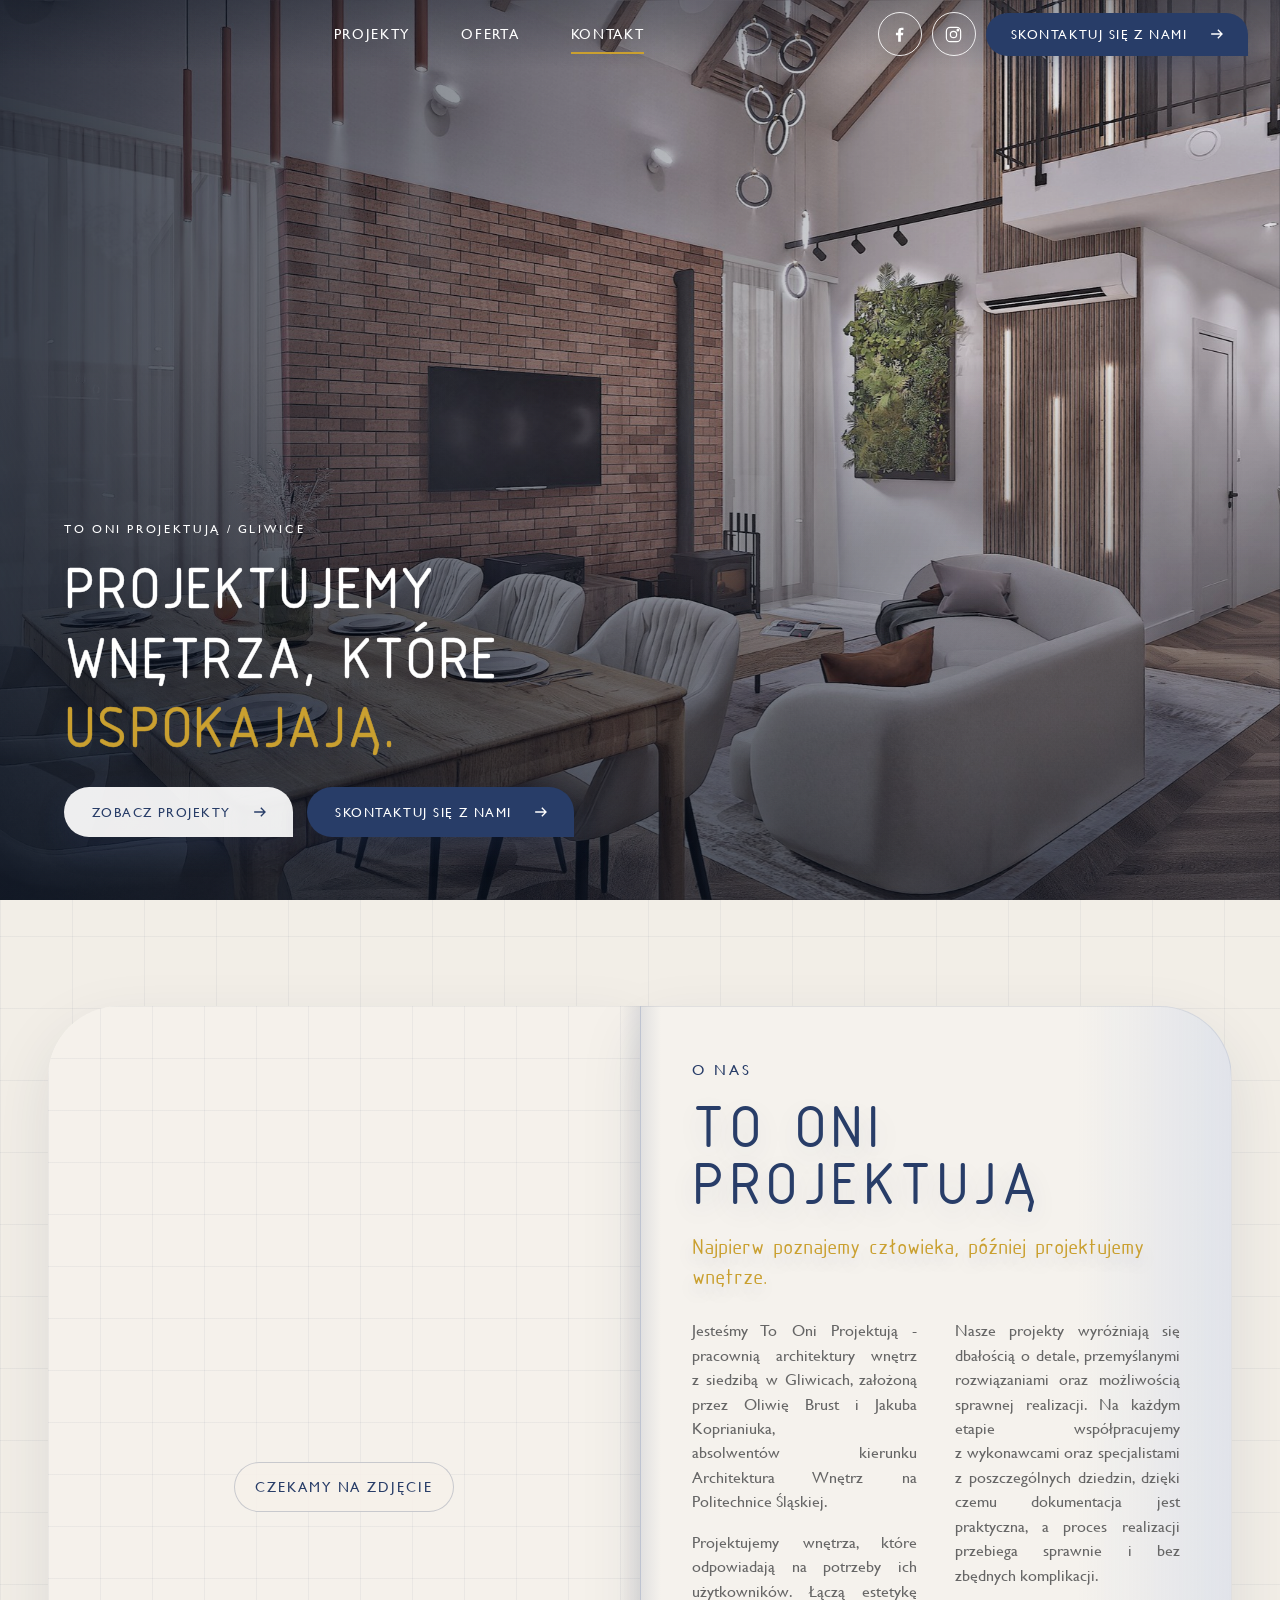
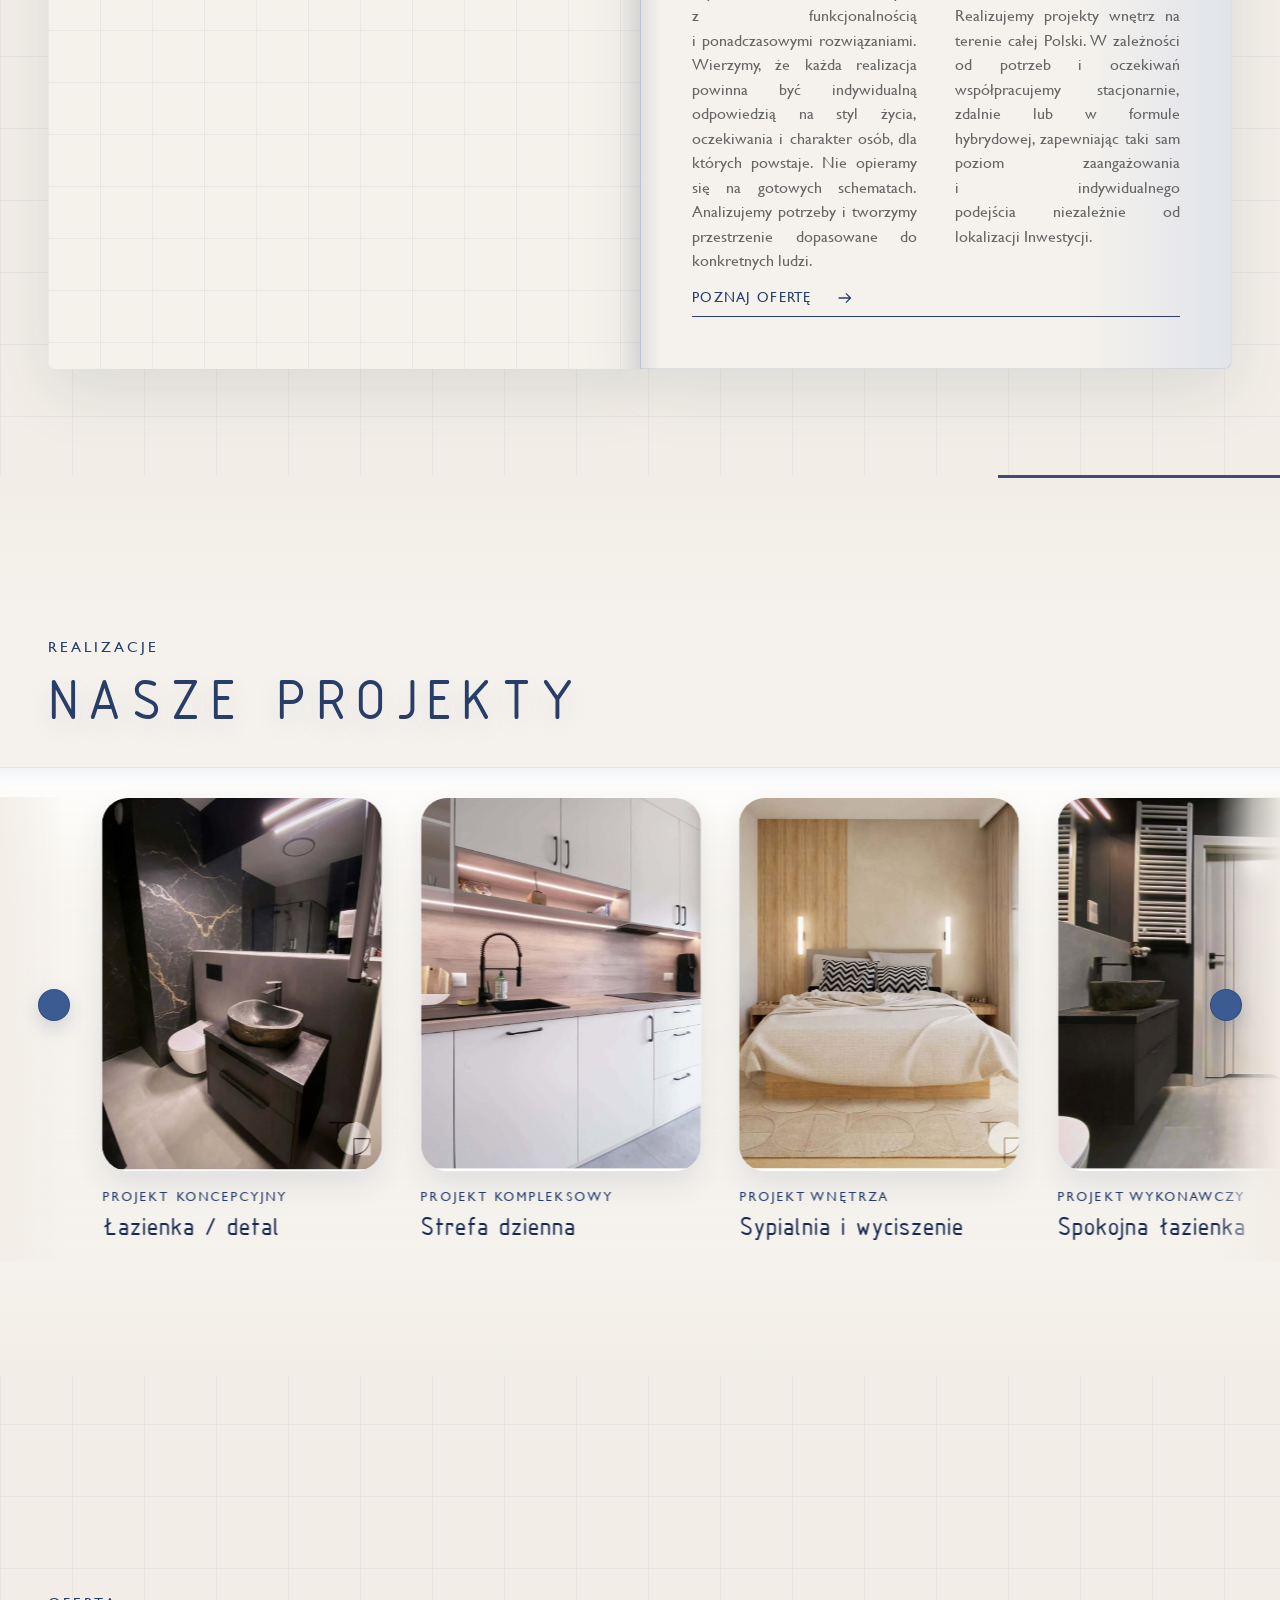
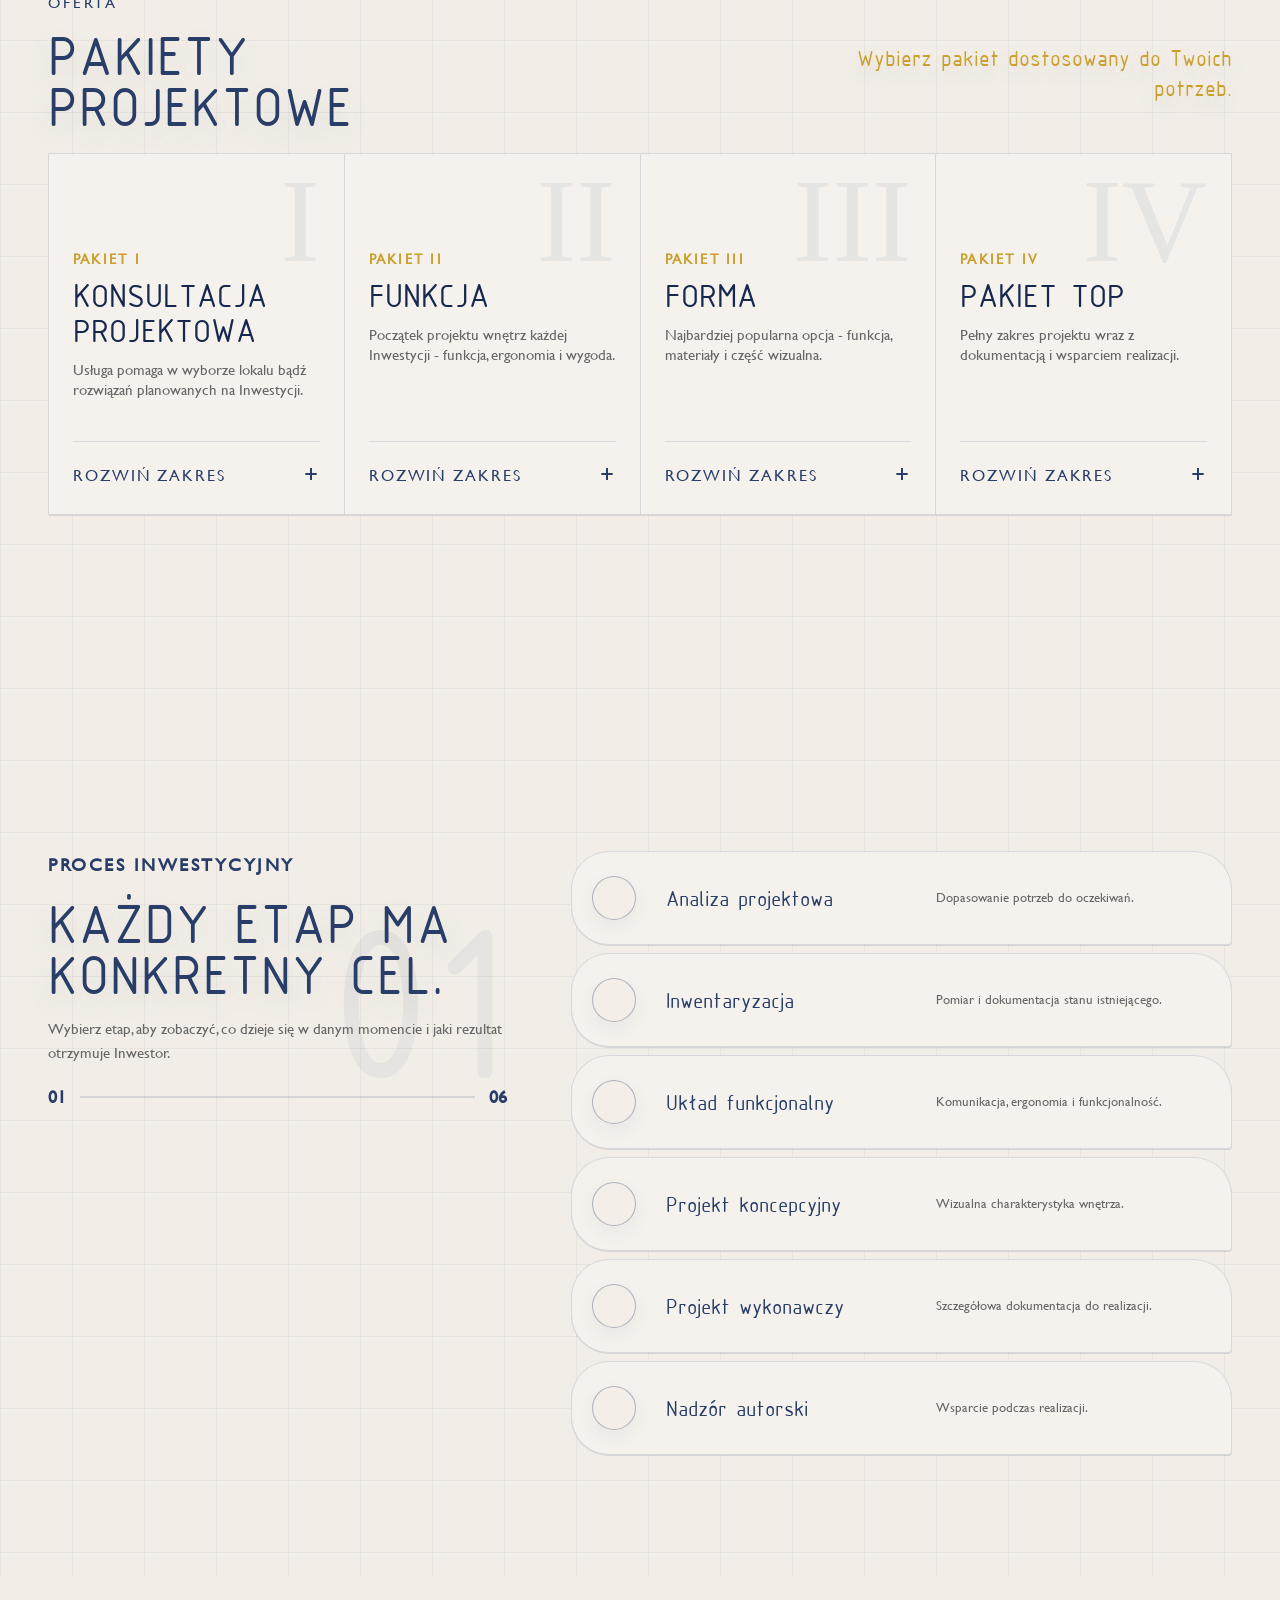
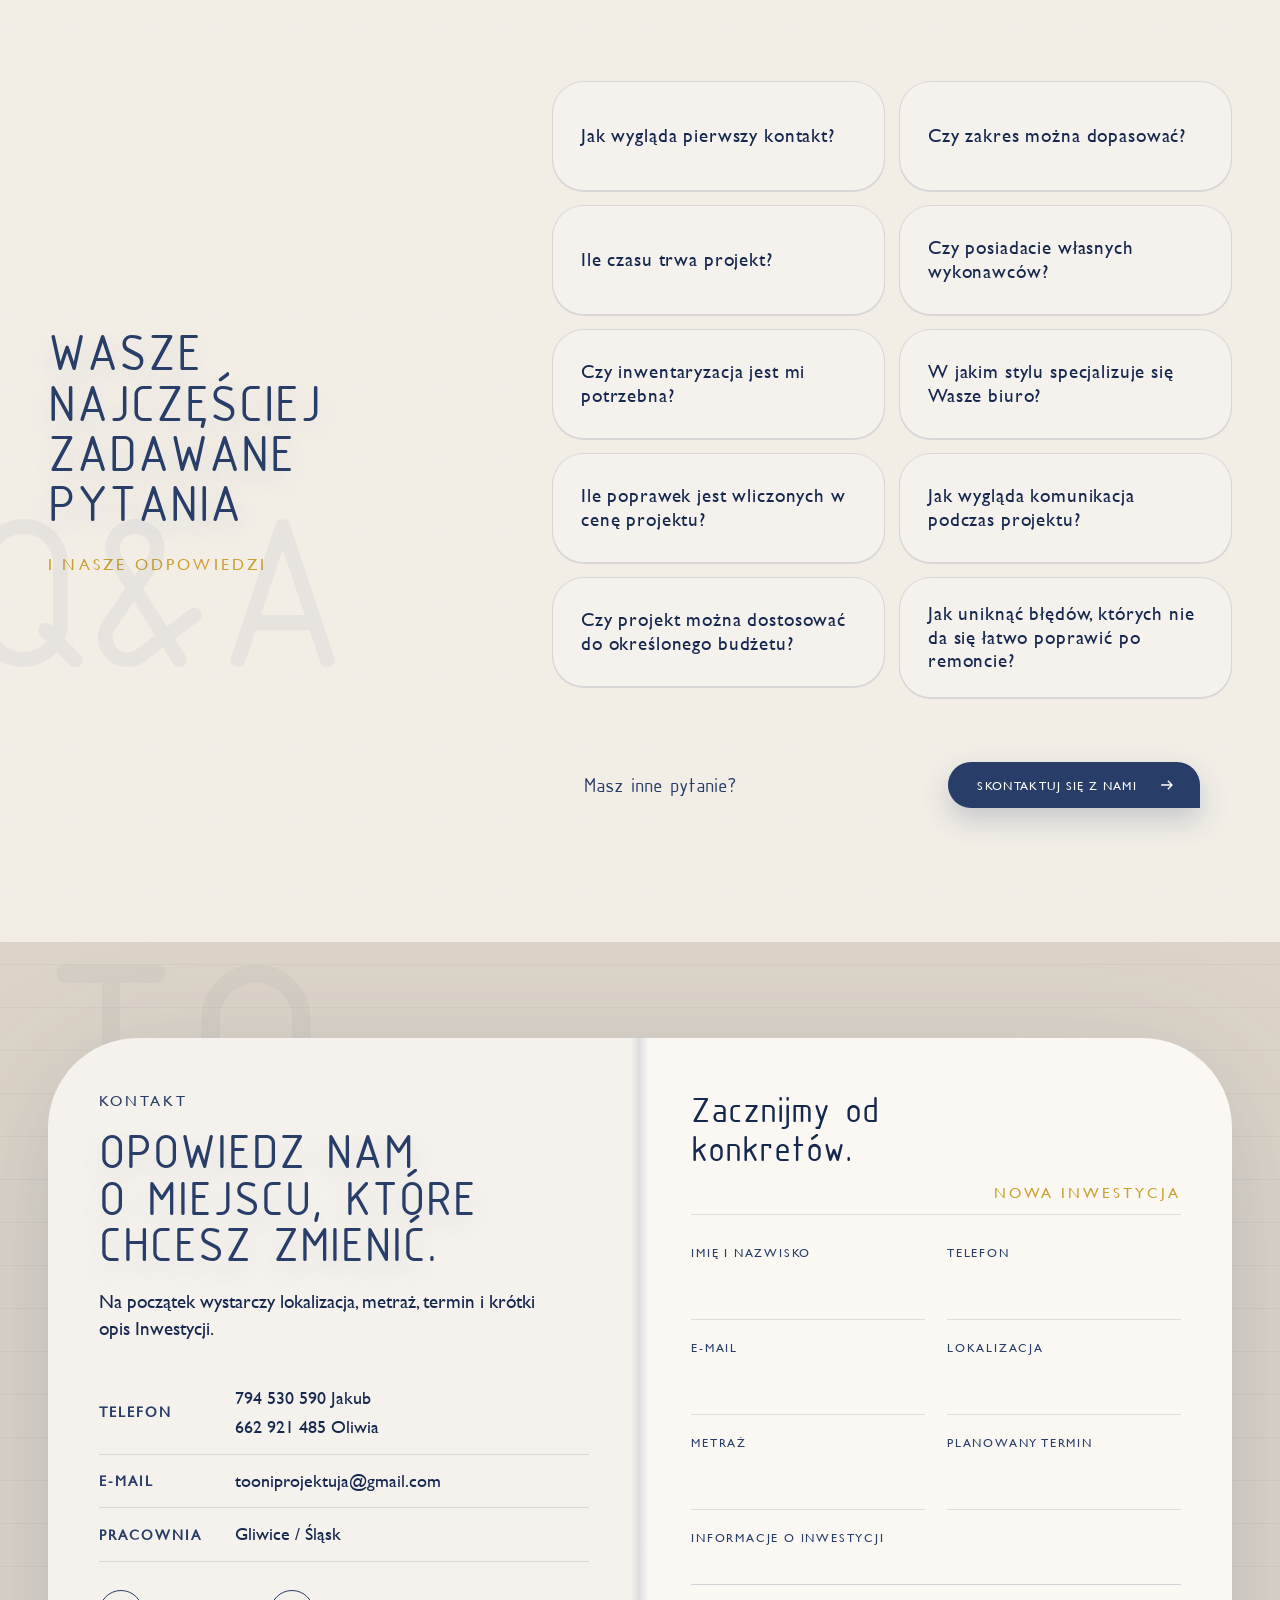
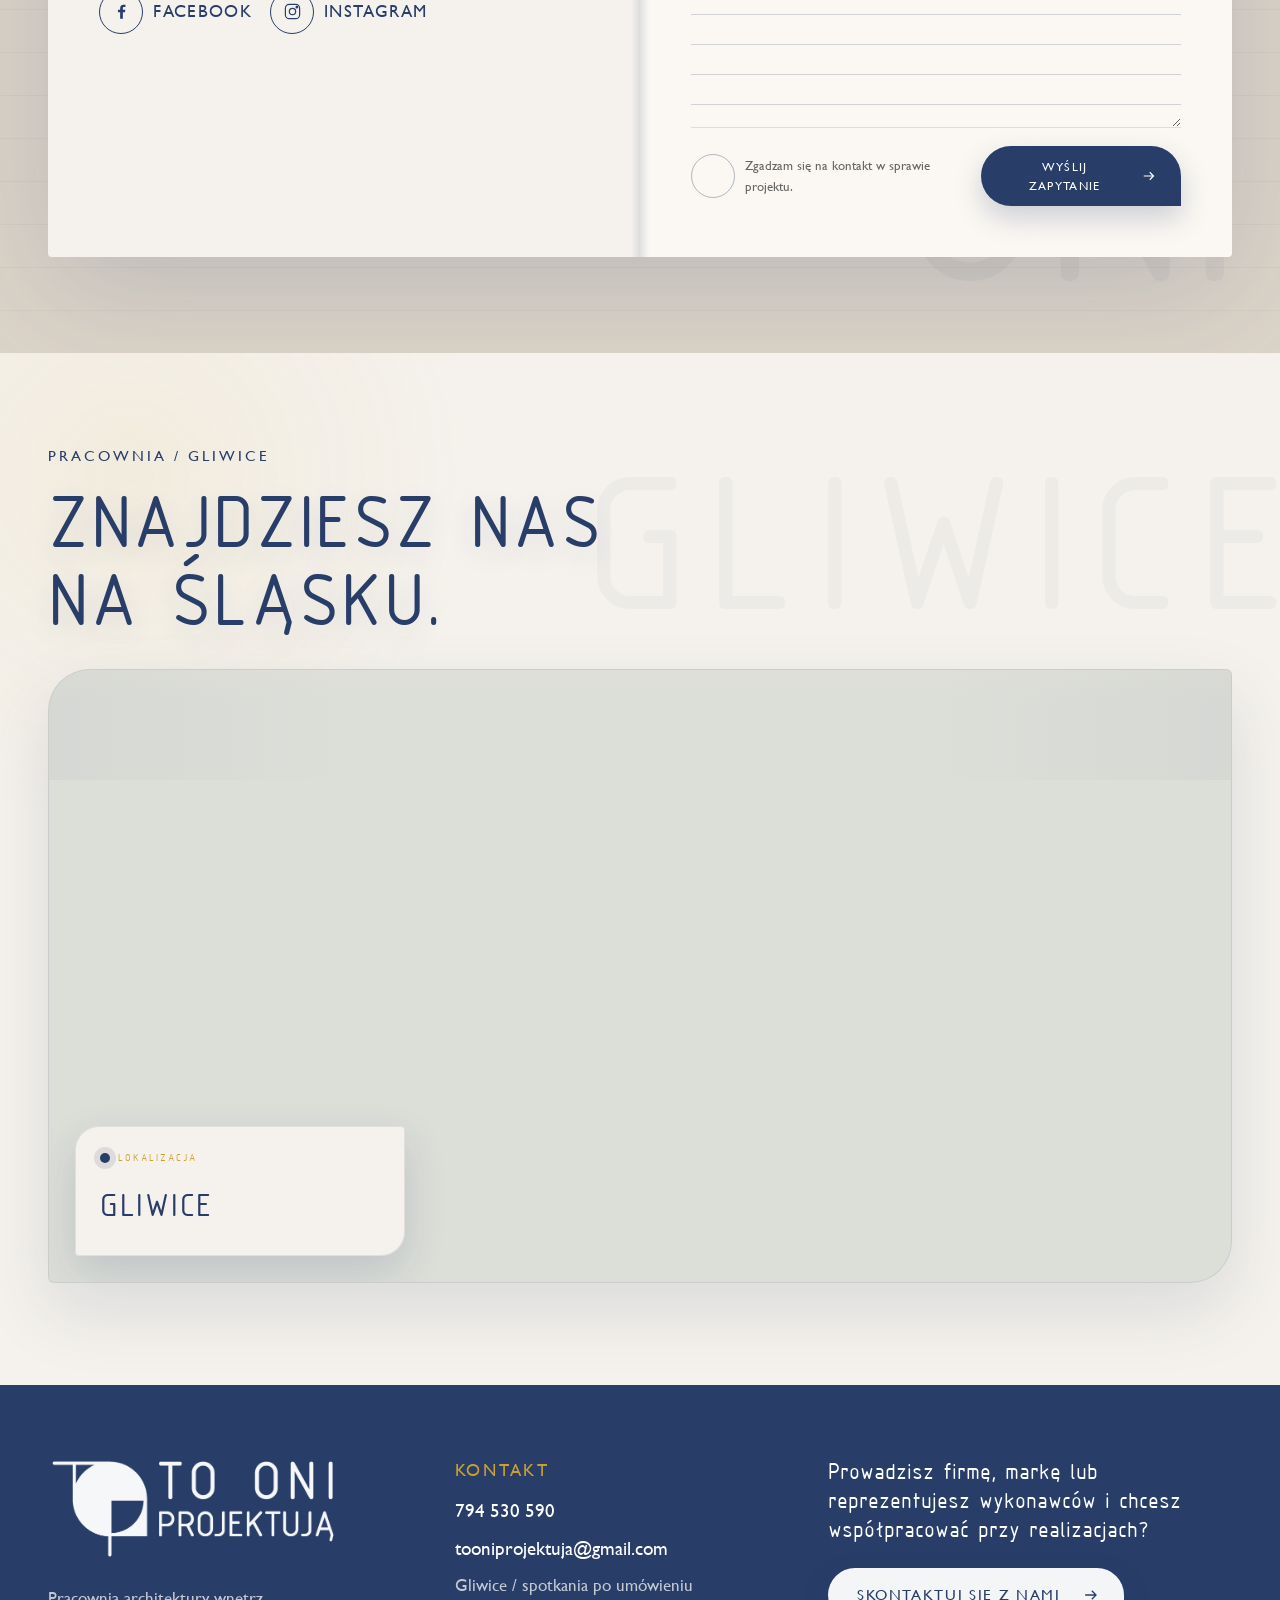
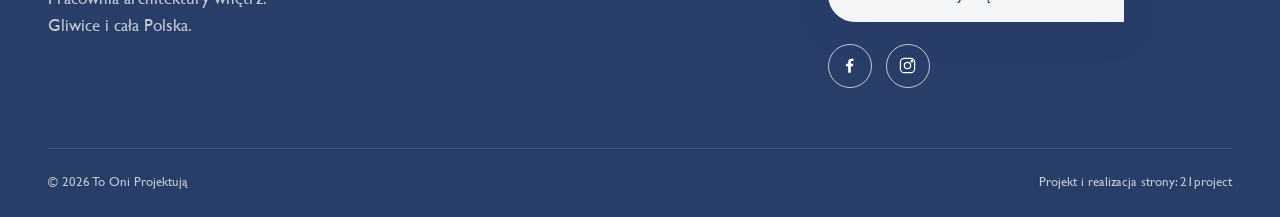
==== commit 0c5c97c1: "Add files via upload" ====
--- a/index.html
+++ b/index.html
@@ -16,22 +16,21 @@
 <link href="logo-symbol.png" rel="icon" type="image/png"/>
 <link as="font" crossorigin="" href="isocpeur.ttf" rel="preload" type="font/ttf"/>
 <link as="font" crossorigin="" href="gill-sans-mt.ttf" rel="preload" type="font/ttf"/>
-<link href="style.css?v=tooni-v45-pdf-new" rel="stylesheet"/>
-<link href="v45-pdf-new.css?v=tooni-v45-pdf-new" rel="stylesheet"/>
+<link href="style.css?v=tooni-v44-instagram-overlay" rel="stylesheet"/>
 <script type="application/ld+json">{"@context":"https://schema.org","@type":"InteriorDesigner","name":"To Oni Projektują","url":"https://jakubskrzypiec.github.io/tooniprojektuja/","image":"https://jakubskrzypiec.github.io/tooniprojektuja/hero-generated.jpg","telephone":"+48 794 530 590","email":"tooniprojektuja@gmail.com","address":{"@type":"PostalAddress","addressLocality":"Gliwice","addressCountry":"PL"},"areaServed":"Polska","sameAs":["https://www.instagram.com/to_oni_projektuja/","https://www.facebook.com/61583774015406/"]}</script>
 </head>
-<body class="home" id="top">
+<body class="home">
 <svg aria-hidden="true" class="svg-defs">
 <symbol id="icon-facebook" viewbox="0 0 24 24"><path d="M13.7 21v-8h2.7l.4-3.1h-3.1V7.9c0-.9.3-1.5 1.6-1.5H17V3.6c-.3 0-1.3-.1-2.5-.1-2.5 0-4.2 1.5-4.2 4.3v2.1H7.5V13h2.8v8h3.4Z"></path></symbol>
 <symbol id="icon-instagram" viewbox="0 0 24 24"><rect height="18" rx="5" width="18" x="3" y="3"></rect><circle cx="12" cy="12" r="4"></circle><circle cx="17.5" cy="6.5" r="1"></circle></symbol>
 <symbol id="icon-arrow" viewbox="0 0 24 24"><path d="M5 12h13M13 7l5 5-5 5"></path></symbol>
 </svg>
 <header class="header" data-header="">
-<a class="logo" href="#top" aria-label="To Oni Projektują - strona główna"><img src="logo-banderola.png" alt="To Oni Projektują"/></a>
+<span aria-hidden="true" class="header-logo-spacer"></span>
 <nav aria-label="Menu główne" class="nav">
-<a href="projekty.html">Projekty</a>
-<a href="oferta.html">Oferta</a>
-<a href="kontakt.html">Kontakt</a>
+<a href="#projekty">Projekty</a>
+<a href="#pakiety">Oferta</a>
+<a href="#kontakt">Kontakt</a>
 </nav>
 <div class="header-actions">
 <a aria-label="Facebook To Oni Projektują" class="social social--header" href="https://www.facebook.com/61583774015406/" rel="noopener" target="_blank"><svg><use href="#icon-facebook"></use></svg></a>
@@ -40,9 +39,9 @@
 </div>
 <button aria-expanded="false" aria-label="Otwórz menu" class="menu-toggle" type="button"><span></span><span></span><span></span></button>
 <div aria-hidden="true" class="mobile-menu">
-<a href="projekty.html">Projekty</a>
-<a href="oferta.html">Oferta</a>
-<a href="kontakt.html">Kontakt</a>
+<a href="#projekty">Projekty</a>
+<a href="#pakiety">Oferta</a>
+<a href="#kontakt">Kontakt</a>
 <a class="drop-button" href="#kontakt">Skontaktuj się z nami <svg><use href="#icon-arrow"></use></svg></a>
 <div class="mobile-socials">
 <a aria-label="Facebook" class="social" href="https://www.facebook.com/61583774015406/" rel="noopener" target="_blank"><svg><use href="#icon-facebook"></use></svg></a>
@@ -56,9 +55,9 @@
 <div class="hero__shade"></div>
 <div class="hero__copy">
 <p class="hero__brand">To Oni Projektują / Gliwice</p>
-<h1>Projektujemy<br/>wnętrza,<br/>które <span data-rotating-word="">działają.</span></h1>
+<h1>Projektujemy<br/>wnętrza, które<br/><span data-rotating-word="">działają.</span></h1>
 <div class="hero__actions">
-<a class="drop-button drop-button--light" href="projekty.html">Zobacz projekty <svg><use href="#icon-arrow"></use></svg></a>
+<a class="drop-button drop-button--light" href="#projekty">Zobacz projekty <svg><use href="#icon-arrow"></use></svg></a>
 <a class="drop-button" href="#kontakt">Skontaktuj się z nami <svg><use href="#icon-arrow"></use></svg></a>
 </div>
 </div>
@@ -66,7 +65,9 @@
 <section class="about section" id="onas">
 <div class="shell about__grid">
 <figure class="about__visual panel spotlight reveal">
-<img class="about__image" src="about-cats-temporary.webp" alt="Tymczasowe zdjęcie sekcji O nas" loading="lazy" decoding="async"/>
+<div aria-label="Miejsce na nowe zdjęcie pracowni" class="about__placeholder" role="img">
+<span>Czekamy na zdjęcie</span>
+</div>
 </figure>
 <div class="about__copy panel spotlight reveal">
 <p class="section-label">O nas</p>
@@ -78,7 +79,7 @@
 <p>Nasze projekty wyróżniają się dbałością o detale, przemyślanymi rozwiązaniami oraz możliwością sprawnej realizacji. Na każdym etapie współpracujemy z wykonawcami oraz specjalistami z poszczególnych dziedzin, dzięki czemu dokumentacja jest praktyczna, a proces realizacji przebiega sprawnie i bez zbędnych komplikacji.</p>
 <p>Realizujemy projekty wnętrz na terenie całej Polski. W zależności od potrzeb i oczekiwań współpracujemy stacjonarnie, zdalnie lub w formule hybrydowej, zapewniając taki sam poziom zaangażowania i indywidualnego podejścia niezależnie od lokalizacji Inwestycji.</p>
 </div>
-<a class="line-link" href="oferta.html">Poznaj ofertę <svg><use href="#icon-arrow"></use></svg></a>
+<a class="line-link" href="#pakiety">Poznaj ofertę <svg><use href="#icon-arrow"></use></svg></a>
 </div>
 </div>
 </section>
@@ -134,21 +135,17 @@
 <div class="package-card__body"><h4>Pakiet obejmuje:</h4><ul><li>Analizę lokalu</li><li>Analizę planów Inwestycyjnych</li><li>Zalecenia i wskazówki projektowe</li></ul><p>Usługa konsultacji projektowej pomaga w wyborze lokalu bądź rozwiązań projektowych planowanych na Inwestycji. Są to spotkania, na których analizujemy zalety, wady i możliwości, tak aby przyszła Inwestycja jak najlepiej odzwierciedlała oczekiwania klienta.</p></div>
 </details>
 <details class="package-card panel spotlight reveal">
-<summary><span>II</span><small>Pakiet II</small><h3>Basic — Funkcja</h3><p>Początek projektu wnętrz każdej Inwestycji - funkcja, ergonomia i wygoda.</p><b>Rozwiń zakres <i>+</i></b></summary>
+<summary><span>II</span><small>Pakiet II</small><h3>Funkcja</h3><p>Początek projektu wnętrz każdej Inwestycji - funkcja, ergonomia i wygoda.</p><b>Rozwiń zakres <i>+</i></b></summary>
 <div class="package-card__body"><h4>Pakiet obejmuje:</h4><ul><li>Rzut układu funkcjonalnego</li><li>Rzut analizy rozwiązań projektowych</li><li>Konsultacje online</li><li>2 korekty układu według wytycznych</li></ul><p>Podstawowy pakiet, który jest początkiem projektu wnętrz każdej Inwestycji. Są to rzuty lokalu w oparciu o potrzeby i wytyczne Inwestora, przedstawione w formacie schematu mieszkania i poglądowego rozmieszczenia elementów wyposażenia, bazując na standardowych wymiarach obiektów. Etap skupia się bezpośrednio na prawidłowym funkcjonowaniu wnętrza i ergonomii, tak aby wnętrza były maksymalnie wygodne i praktyczne w użytkowaniu.</p></div>
 </details>
 <details class="package-card panel spotlight reveal">
-<summary><span>III</span><small>Pakiet III</small><h3>Standard — Forma</h3><p>Najbardziej popularna opcja - funkcja, materiały i część wizualna.</p><b>Rozwiń zakres <i>+</i></b></summary>
+<summary><span>III</span><small>Pakiet III</small><h3>Forma</h3><p>Najbardziej popularna opcja - funkcja, materiały i część wizualna.</p><b>Rozwiń zakres <i>+</i></b></summary>
 <div class="package-card__body"><h4>Pakiet obejmuje:</h4><ul><li>Elementy pakietu Funkcja</li><li>Dobór materiałów wykończeniowych</li><li>Rozwiązania estetyczno-projektowe prezentowane na modelu 3D</li><li>Wizualizacje 3D</li><li>Zestawienie materiałów z linkami do produktów</li><li>Konsultacje online</li><li>Wsparcie Architekta podczas wykonawstwa</li><li>2 korekty według wytycznych</li></ul><p>Najbardziej popularna opcja, która jest poszerzeniem pakietu Funkcja o część wizualną projektu wnętrz. Zakres prac obejmuje przygotowanie spójnej aranżacji wnętrz, w tym dobór konkretnych materiałów dostępnych w lokalnych salonach. Elementy estetyczne oparte są o wytyczne klienta, które omawiane są szczegółowo podczas konsultacji. Wszystkie założenia omawiane są podczas spotkań, na których przedstawiany jest model 3D wraz z konkretnymi produktami. Pozyskiwane są również próbki i wzorniki materiałów, aby nasi Inwestorzy mieli możliwość zapoznania się z materiałami przed podjęciem ostatecznej decyzji.</p></div>
 </details>
 <details class="package-card panel spotlight reveal">
 <summary><span>IV</span><small>Pakiet IV</small><h3>Pakiet TOP</h3><p>Pełny zakres projektu wraz z dokumentacją i wsparciem realizacji.</p><b>Rozwiń zakres <i>+</i></b></summary>
 <div class="package-card__body"><h4>Pakiet obejmuje:</h4><ul><li>Elementy pakietów Funkcja i Forma</li><li>Dokumentacja wykonawcza 2D</li><li>Schematy instalacji: elektryczna, wod-kan, HVAC</li><li>Weryfikacja wykonalności rozwiązań projektowych</li><li>Kosztorys projektowy</li><li>Gotowe oferty zakupowe na ustalone produkty</li><li>Wsparcie Architekta podczas wykonawstwa</li><li>Święty spokój</li></ul><p>Jest to pełny zakres projektu wnętrz obejmujący pakiety Funkcja i Forma, poszerzony o rysunki wykonawcze dla poszczególnych branż. Cała dokumentacja jest przygotowana z troską o każdy detal i konsultowana na bieżąco z wykonawcami branż, aby była jak najbardziej zoptymalizowana i możliwa do wykonania. Częścią pakietu TOP jest koordynacja między wykonawcami, przedstawicielami salonów a projektantem. Architekt zapewnia również stały kontakt od momentu przekazania pełnej dokumentacji aż do dnia zakończenia finalnych robót. Chcemy być jak największym wsparciem dla naszych Inwestorów, aby remont nie spędzał snu z powiek.</p></div>
 </details>
-</div>
-<div class="packages__cta panel spotlight reveal">
-<p><strong>Wszystkie projekty wyceniamy indywidualnie.</strong><br/>Nie wiesz, który pakiet wybrać? Skontaktuj się z nami, a pomożemy dobrać zakres dostosowany do Twoich oczekiwań.</p>
-<a class="drop-button" href="#kontakt">Skontaktuj się z nami <svg><use href="#icon-arrow"></use></svg></a>
 </div>
 </div>
 </section>
@@ -225,7 +222,7 @@
 </div>
 </div>
 <div class="contact__page contact__page--right reveal">
-<div class="contact__form-head"><h3>Zacznijmy od konkretów.</h3><p class="section-label">Nowa inwestycja</p></div>
+<div class="contact__form-head"><h3>Zacznijmy od<br/>konkretów.</h3><p class="section-label">Nowa inwestycja</p></div>
 <form action="https://formsubmit.co/tooniprojektuja@gmail.com" class="contact-form" method="POST">
 <input name="_subject" type="hidden" value="Nowe zapytanie - To Oni Projektują"/>
 <input name="_next" type="hidden" value="https://jakubskrzypiec.github.io/tooniprojektuja/?wyslano=1#kontakt"/>
@@ -253,16 +250,6 @@
 </form>
 </div>
 </div>
-</section>
-<section class="business-cta section" id="wspolpraca">
-<div class="shell business-cta__inner reveal">
-<div><p class="section-label">Współpraca</p><h2>Masz firmę i widzisz przestrzeń do wspólnego działania?</h2><p>Współpracujemy z wykonawcami, salonami, markami wyposażenia i specjalistami z branży wnętrzarskiej.</p></div>
-<a class="drop-button" href="mailto:tooniprojektuja@gmail.com">Napisz do nas <svg><use href="#icon-arrow"></use></svg></a>
-</div>
-</section>
-<section class="brand-band" aria-label="To Oni Projektują">
-<a href="#top" class="back-top" aria-label="Wróć na górę"><span>Wróć na górę</span><svg><use href="#icon-arrow"></use></svg></a>
-<div class="brand-band__word" aria-hidden="true">TO ONI&nbsp;&nbsp;&nbsp; TO ONI&nbsp;&nbsp;&nbsp; TO ONI&nbsp;&nbsp;&nbsp; TO ONI</div>
 </section>
 <section class="map-section" id="lokalizacja">
   <div class="shell map-section__head">
@@ -274,7 +261,6 @@
   <div class="shell map-shell">
     <div class="map">
       <iframe loading="lazy" referrerpolicy="no-referrer-when-downgrade" src="https://www.google.com/maps?q=Gliwice,+Poland&amp;output=embed" title="Mapa - To Oni Projektują, Gliwice"></iframe>
-      <div class="map__pin-float" aria-hidden="true"><span></span></div>
       <div class="map__address-card">
         <span class="map__eyebrow">Lokalizacja</span>
         <strong>Gliwice</strong>
@@ -286,8 +272,8 @@
 <footer class="footer">
 <div class="shell footer__grid">
 <div class="footer__brand"><img alt="To Oni Projektują" src="logo-horizontal.png"/><p>Pracownia architektury wnętrz.<br/>Gliwice i cała Polska.</p></div>
-<div class="footer__contact"><span>Kontakt</span><a href="tel:+48794530590">794 530 590 — Jakub</a><a href="tel:+48662921485">662 921 485 — Oliwia</a><a href="mailto:tooniprojektuja@gmail.com">tooniprojektuja@gmail.com</a><p>Gliwice / spotkania po umówieniu</p></div>
-<div class="footer__cta"><p>Prowadzisz firmę, markę lub reprezentujesz wykonawców i chcesz współpracować przy realizacjach?</p><a class="drop-button drop-button--light" href="mailto:tooniprojektuja@gmail.com">Napisz do nas <svg><use href="#icon-arrow"></use></svg></a><div><a aria-label="Facebook" class="social" href="https://www.facebook.com/61583774015406/" rel="noopener" target="_blank"><svg><use href="#icon-facebook"></use></svg></a><a aria-label="Instagram" class="social" href="https://www.instagram.com/to_oni_projektuja/" rel="noopener" target="_blank"><svg><use href="#icon-instagram"></use></svg></a></div></div>
+<div class="footer__contact"><span>Kontakt</span><a href="tel:+48794530590">794 530 590</a><a href="mailto:tooniprojektuja@gmail.com">tooniprojektuja@gmail.com</a><p>Gliwice / spotkania po umówieniu</p></div>
+<div class="footer__cta"><p>Prowadzisz firmę, markę lub reprezentujesz wykonawców i chcesz współpracować przy realizacjach?</p><a class="drop-button drop-button--light" href="mailto:tooniprojektuja@gmail.com">Skontaktuj się z nami <svg><use href="#icon-arrow"></use></svg></a><div><a aria-label="Facebook" class="social" href="https://www.facebook.com/61583774015406/" rel="noopener" target="_blank"><svg><use href="#icon-facebook"></use></svg></a><a aria-label="Instagram" class="social" href="https://www.instagram.com/to_oni_projektuja/" rel="noopener" target="_blank"><svg><use href="#icon-instagram"></use></svg></a></div></div>
 </div>
 <div class="shell footer__bottom"><span>© 2026 To Oni Projektują</span><span>Projekt i realizacja strony: 21project</span></div>
 </footer>
@@ -308,6 +294,6 @@
 </div>
 </div>
 </div>
-<script src="script.js?v=tooni-v45-pdf-new"></script>
+<script src="script.js?v=tooni-v42-stable"></script>
 </body>
 </html>
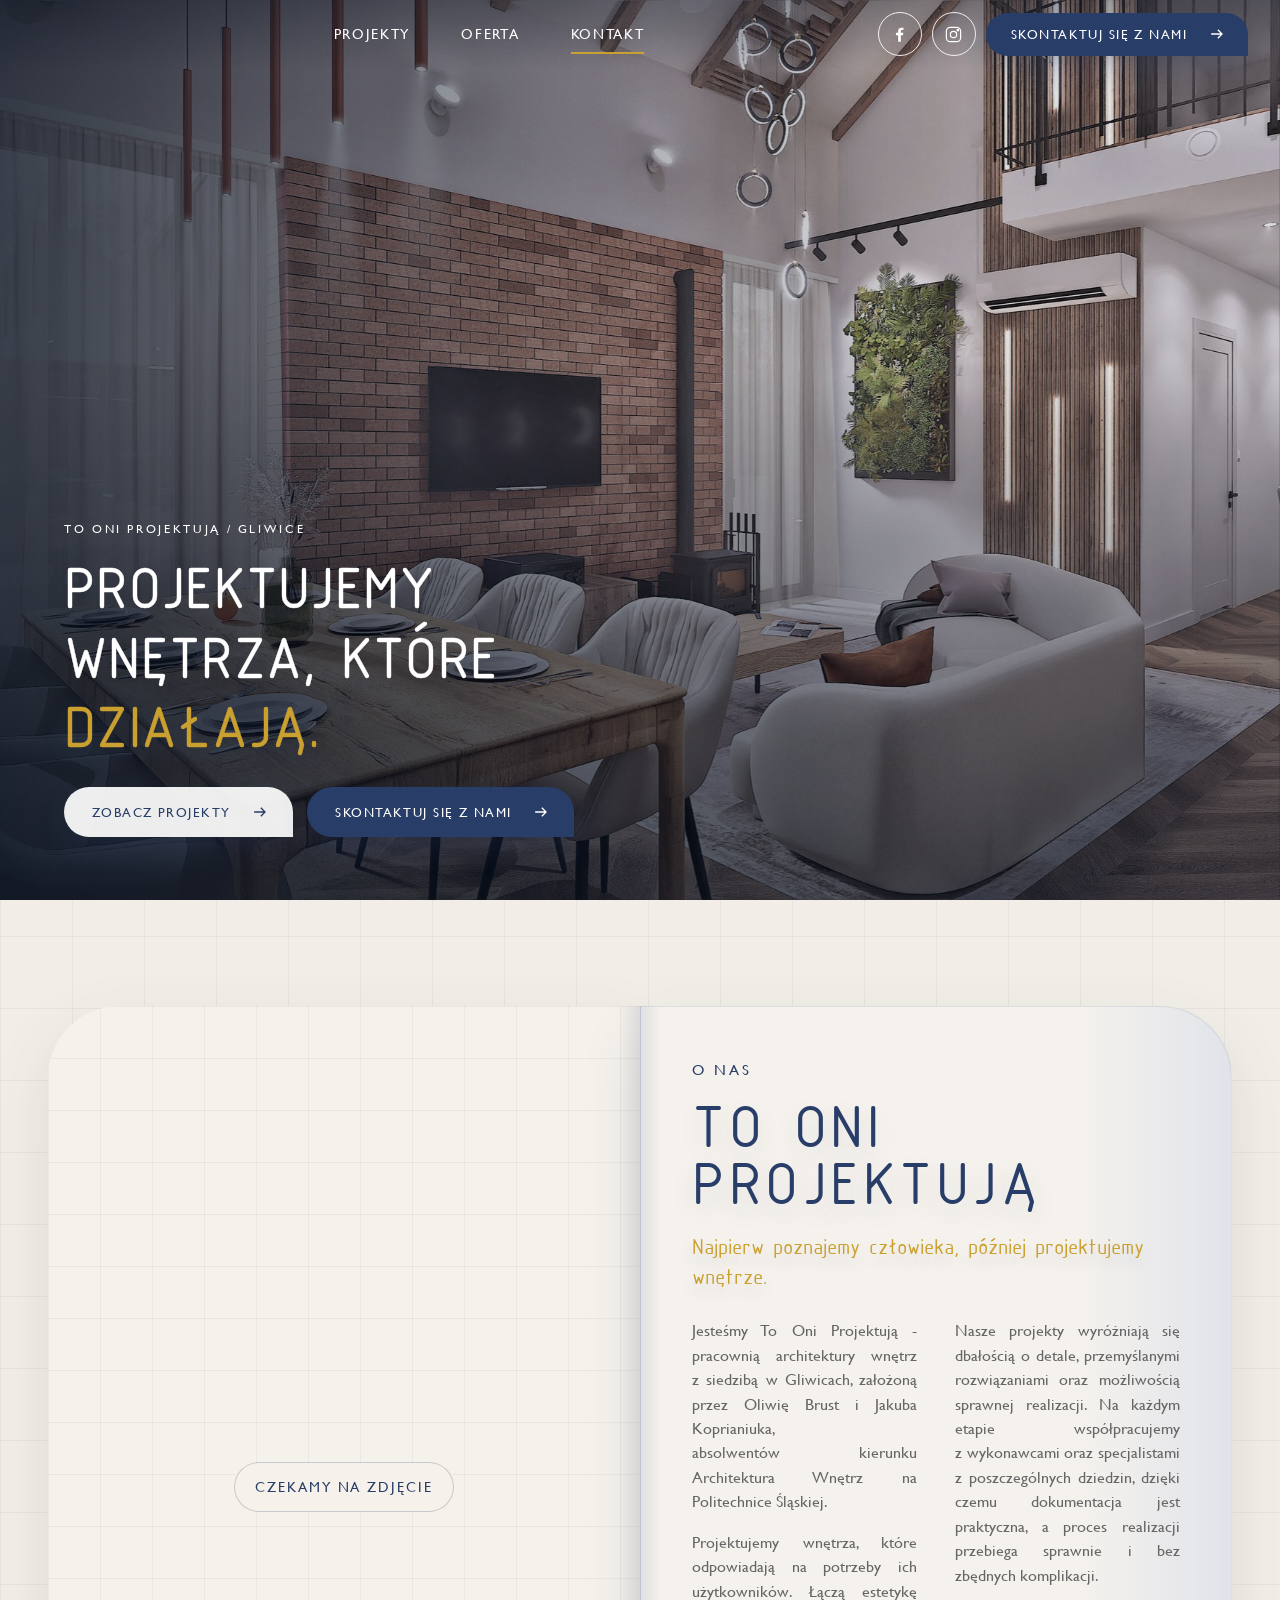
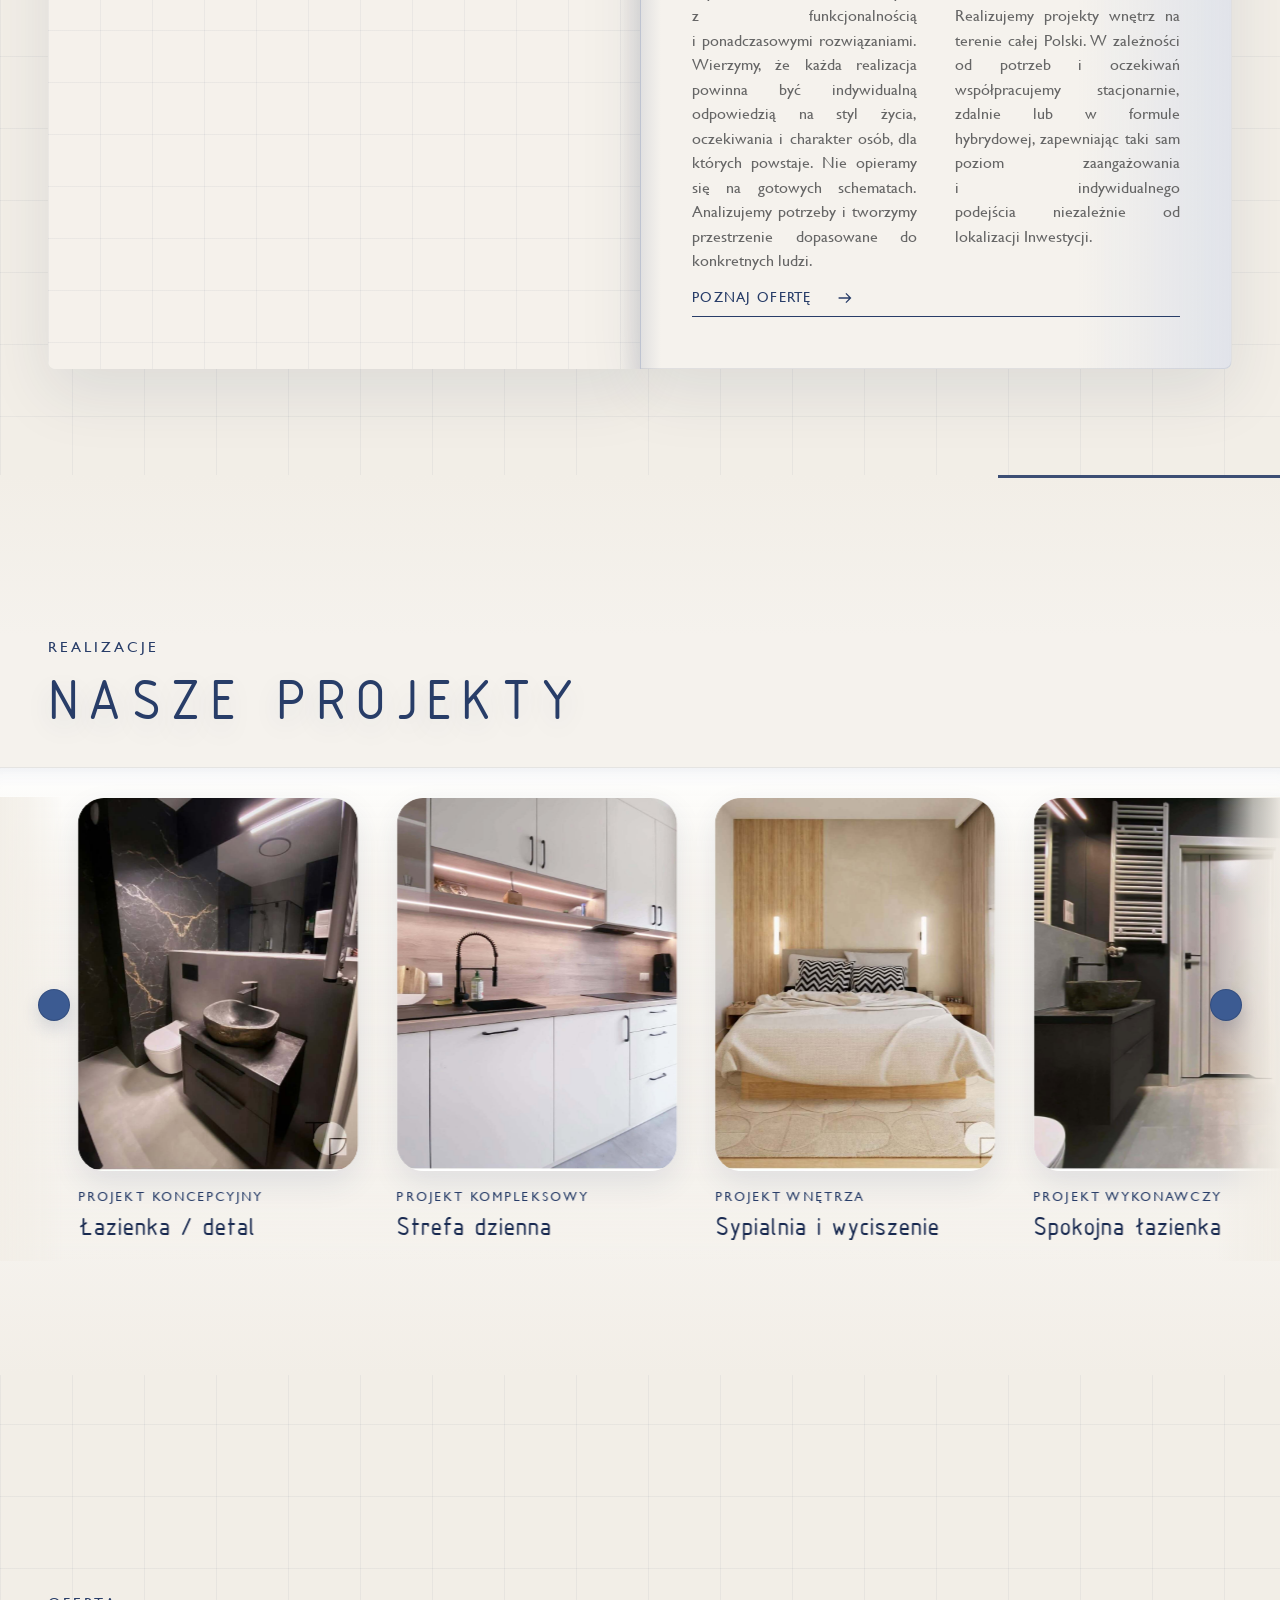
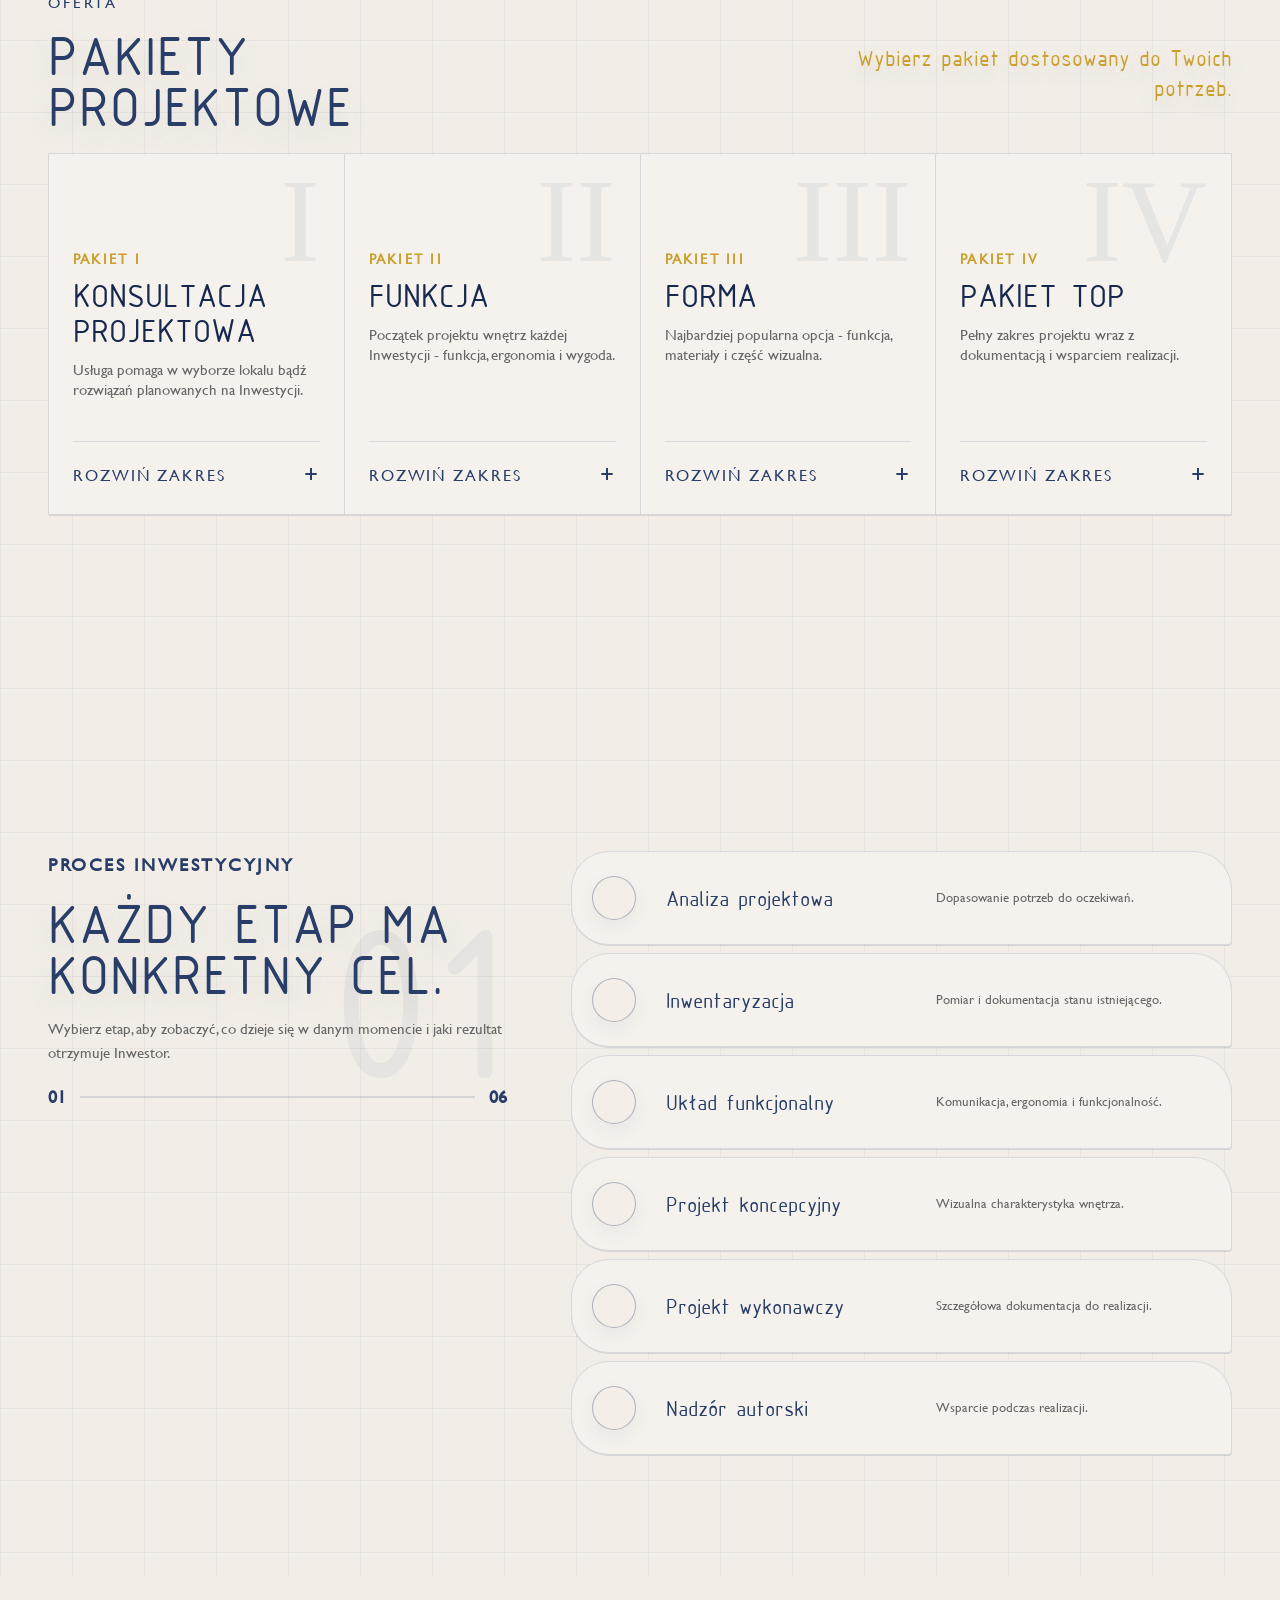
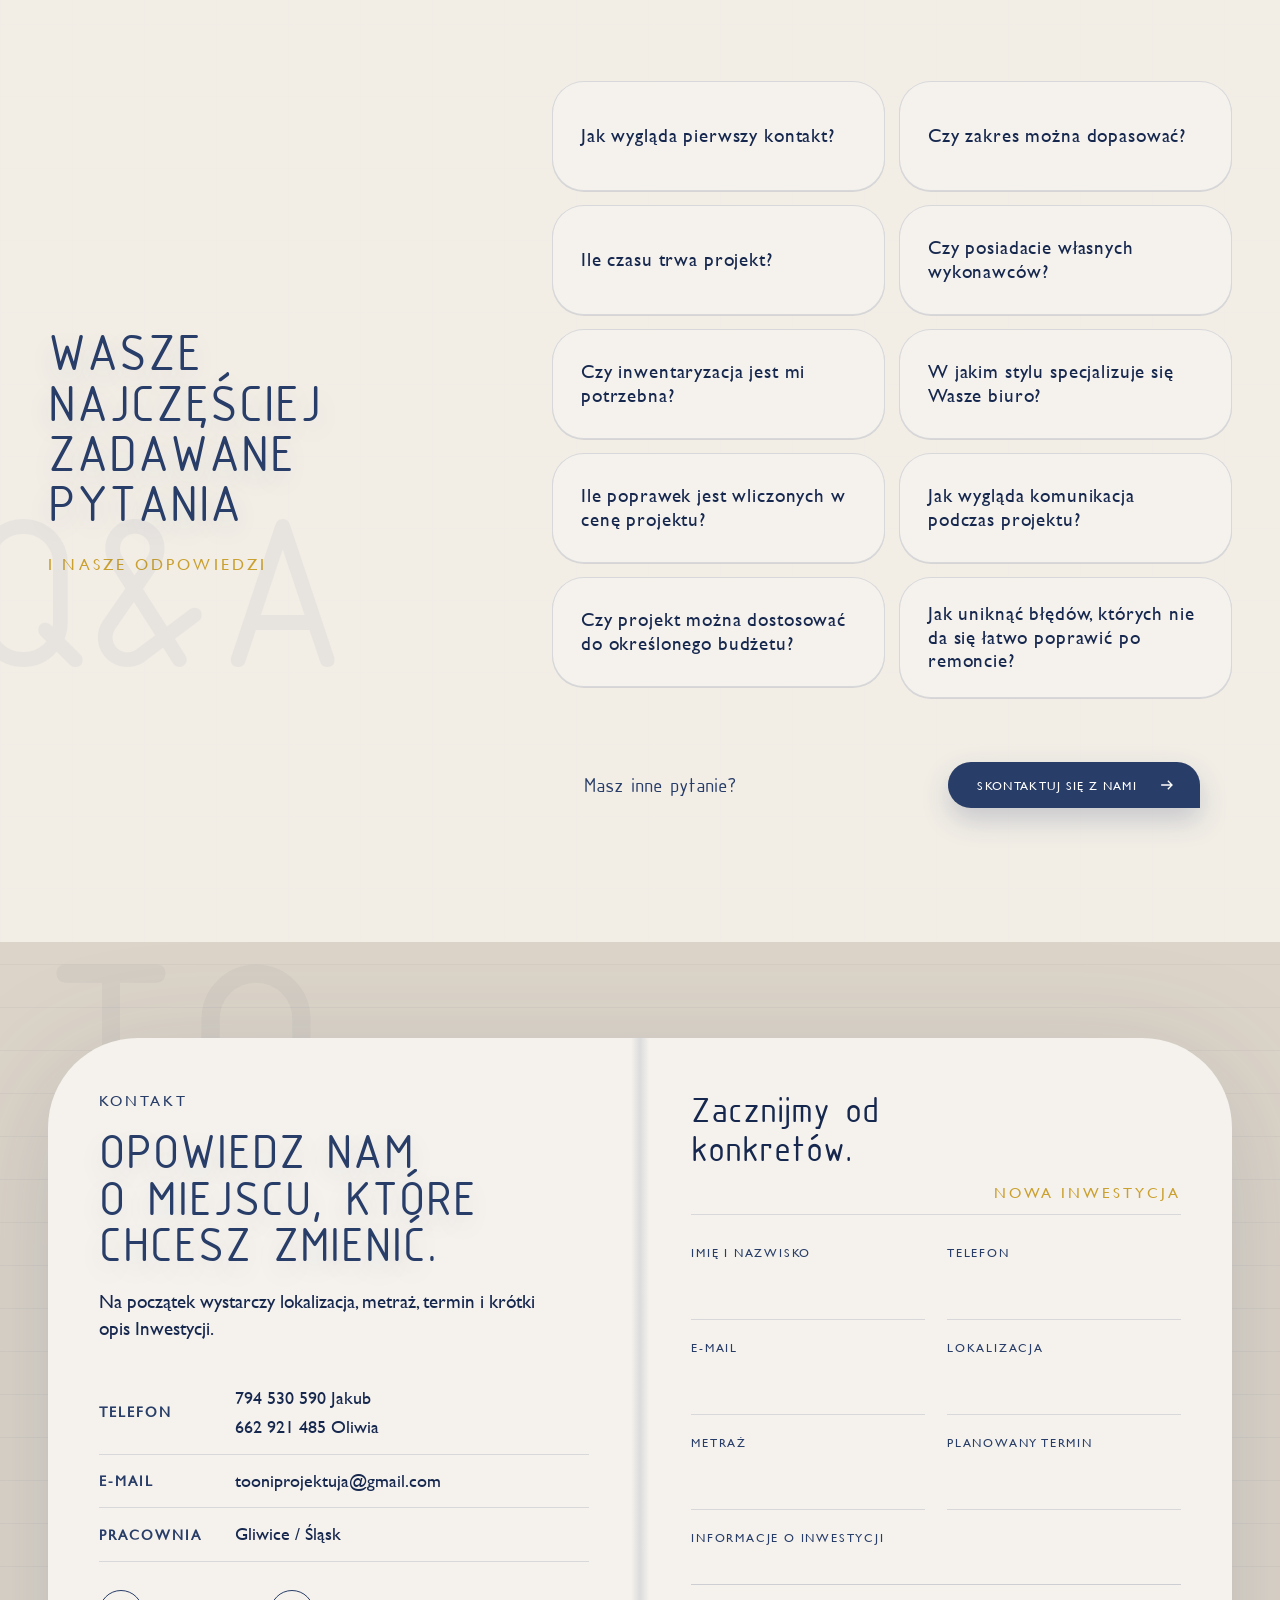
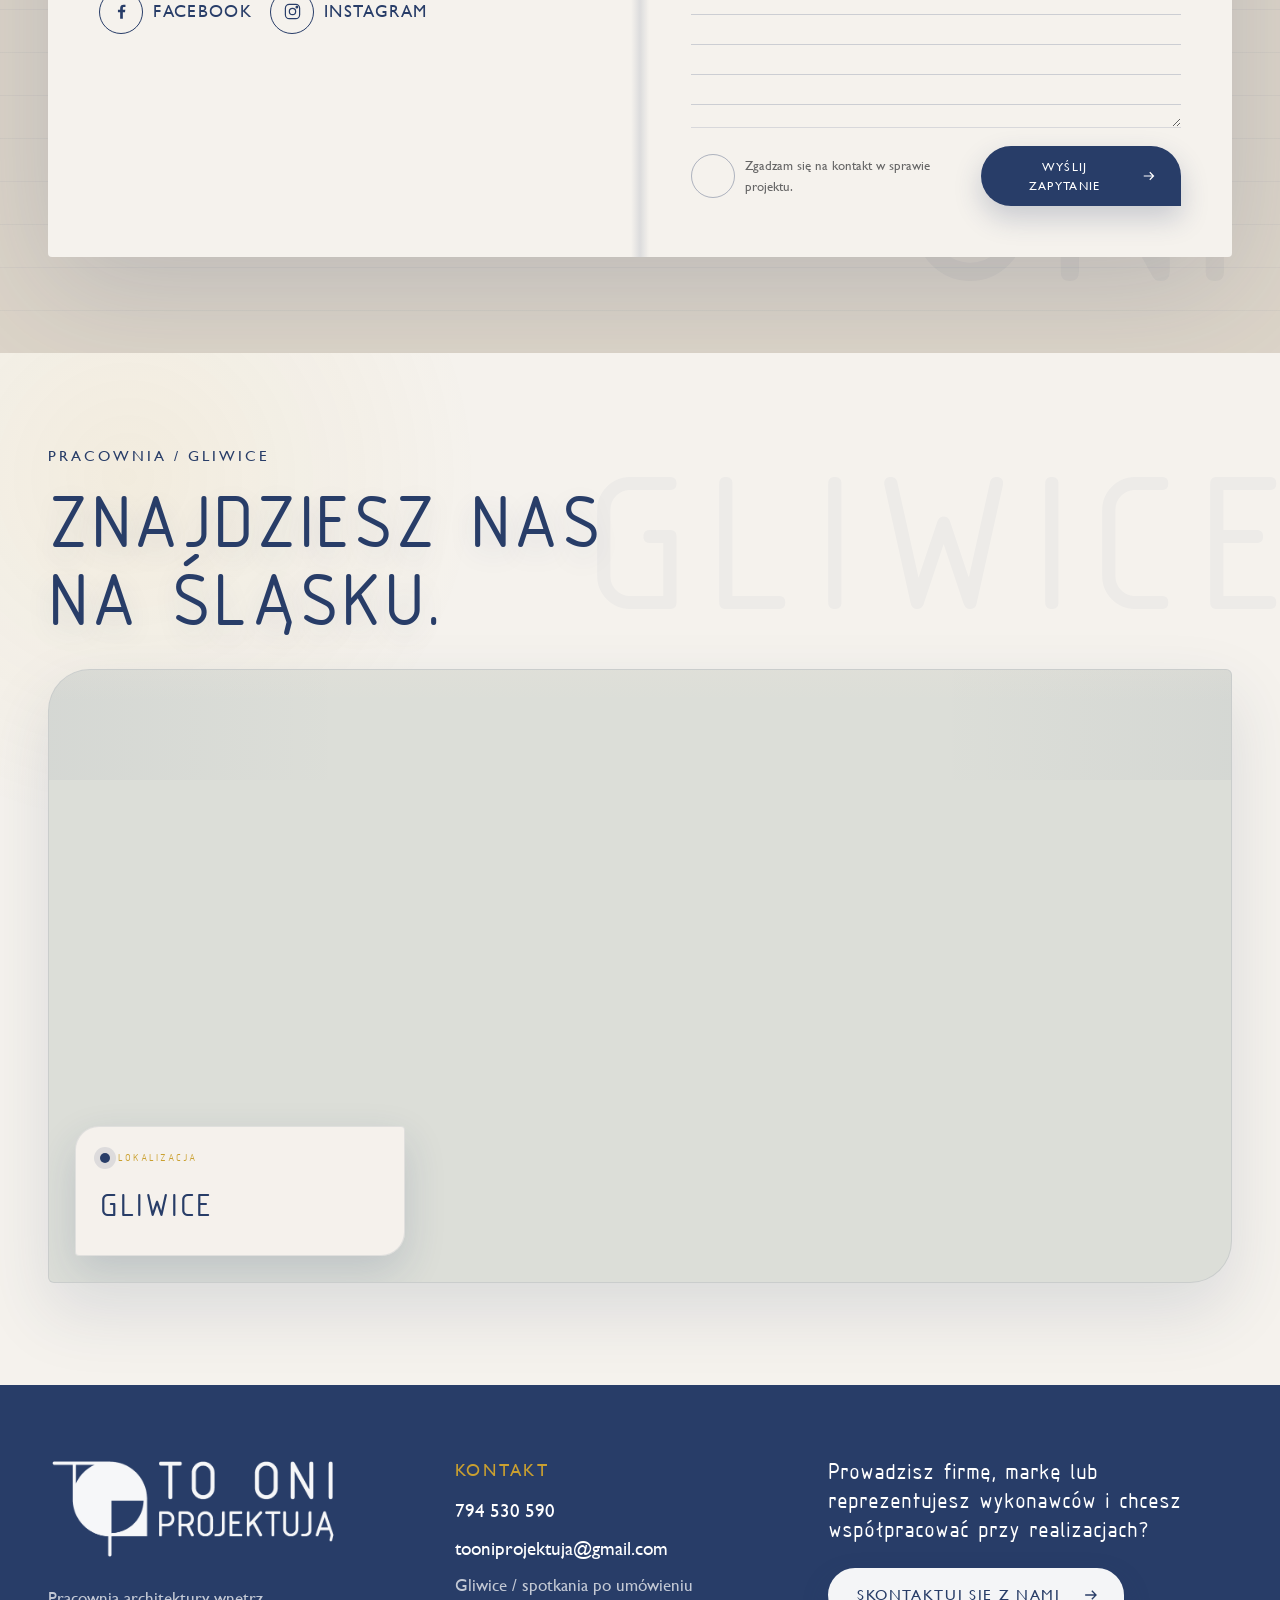
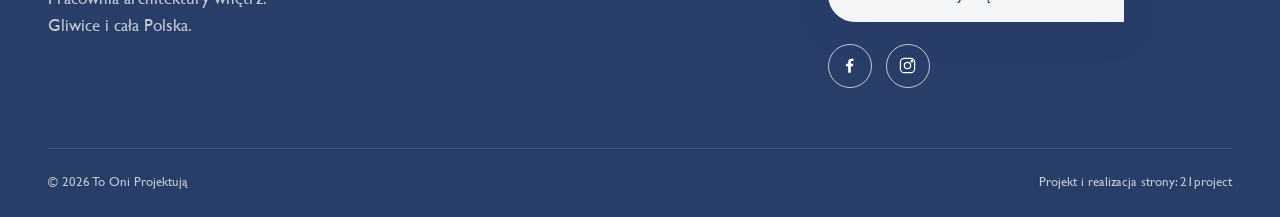
==== commit 95e59532: "Add files via upload" ====
--- a/index.html
+++ b/index.html
@@ -16,7 +16,7 @@
 <link href="logo-symbol.png" rel="icon" type="image/png"/>
 <link as="font" crossorigin="" href="isocpeur.ttf" rel="preload" type="font/ttf"/>
 <link as="font" crossorigin="" href="gill-sans-mt.ttf" rel="preload" type="font/ttf"/>
-<link href="style.css?v=tooni-v44-instagram-overlay" rel="stylesheet"/>
+<link href="style.css?v=tooni-v44-1-fonts-bg" rel="stylesheet"/>
 <script type="application/ld+json">{"@context":"https://schema.org","@type":"InteriorDesigner","name":"To Oni Projektują","url":"https://jakubskrzypiec.github.io/tooniprojektuja/","image":"https://jakubskrzypiec.github.io/tooniprojektuja/hero-generated.jpg","telephone":"+48 794 530 590","email":"tooniprojektuja@gmail.com","address":{"@type":"PostalAddress","addressLocality":"Gliwice","addressCountry":"PL"},"areaServed":"Polska","sameAs":["https://www.instagram.com/to_oni_projektuja/","https://www.facebook.com/61583774015406/"]}</script>
 </head>
 <body class="home">
--- a/style.css
+++ b/style.css
@@ -4120,3 +4120,31 @@
     transform: none !important;
   }
 }
+
+/* =========================================================
+   V44.1 — ONLY FONT + BEIGE CONSISTENCY FIXES
+   No layout, gallery, animation or interaction changes.
+   ========================================================= */
+
+/* Small UI copy / small headings = Gill Sans MT, per client typography rules. */
+.hero__brand,
+.nav,
+.nav a,
+.section-label,
+.drop-button,
+.line-link,
+.mobile-menu > a:not(.drop-button) {
+  font-family: var(--body) !important;
+  font-synthesis: none !important;
+}
+
+/* Keep the scrolled header on the final page beige (#F2EEE7). */
+.header.is-scrolled,
+body:not(.home) .header {
+  background: rgba(242, 238, 231, .95) !important;
+}
+
+/* Both notebook/contact halves use the same light beige (#F5F2ED). */
+.contact__page--right {
+  background: var(--paper) !important;
+}
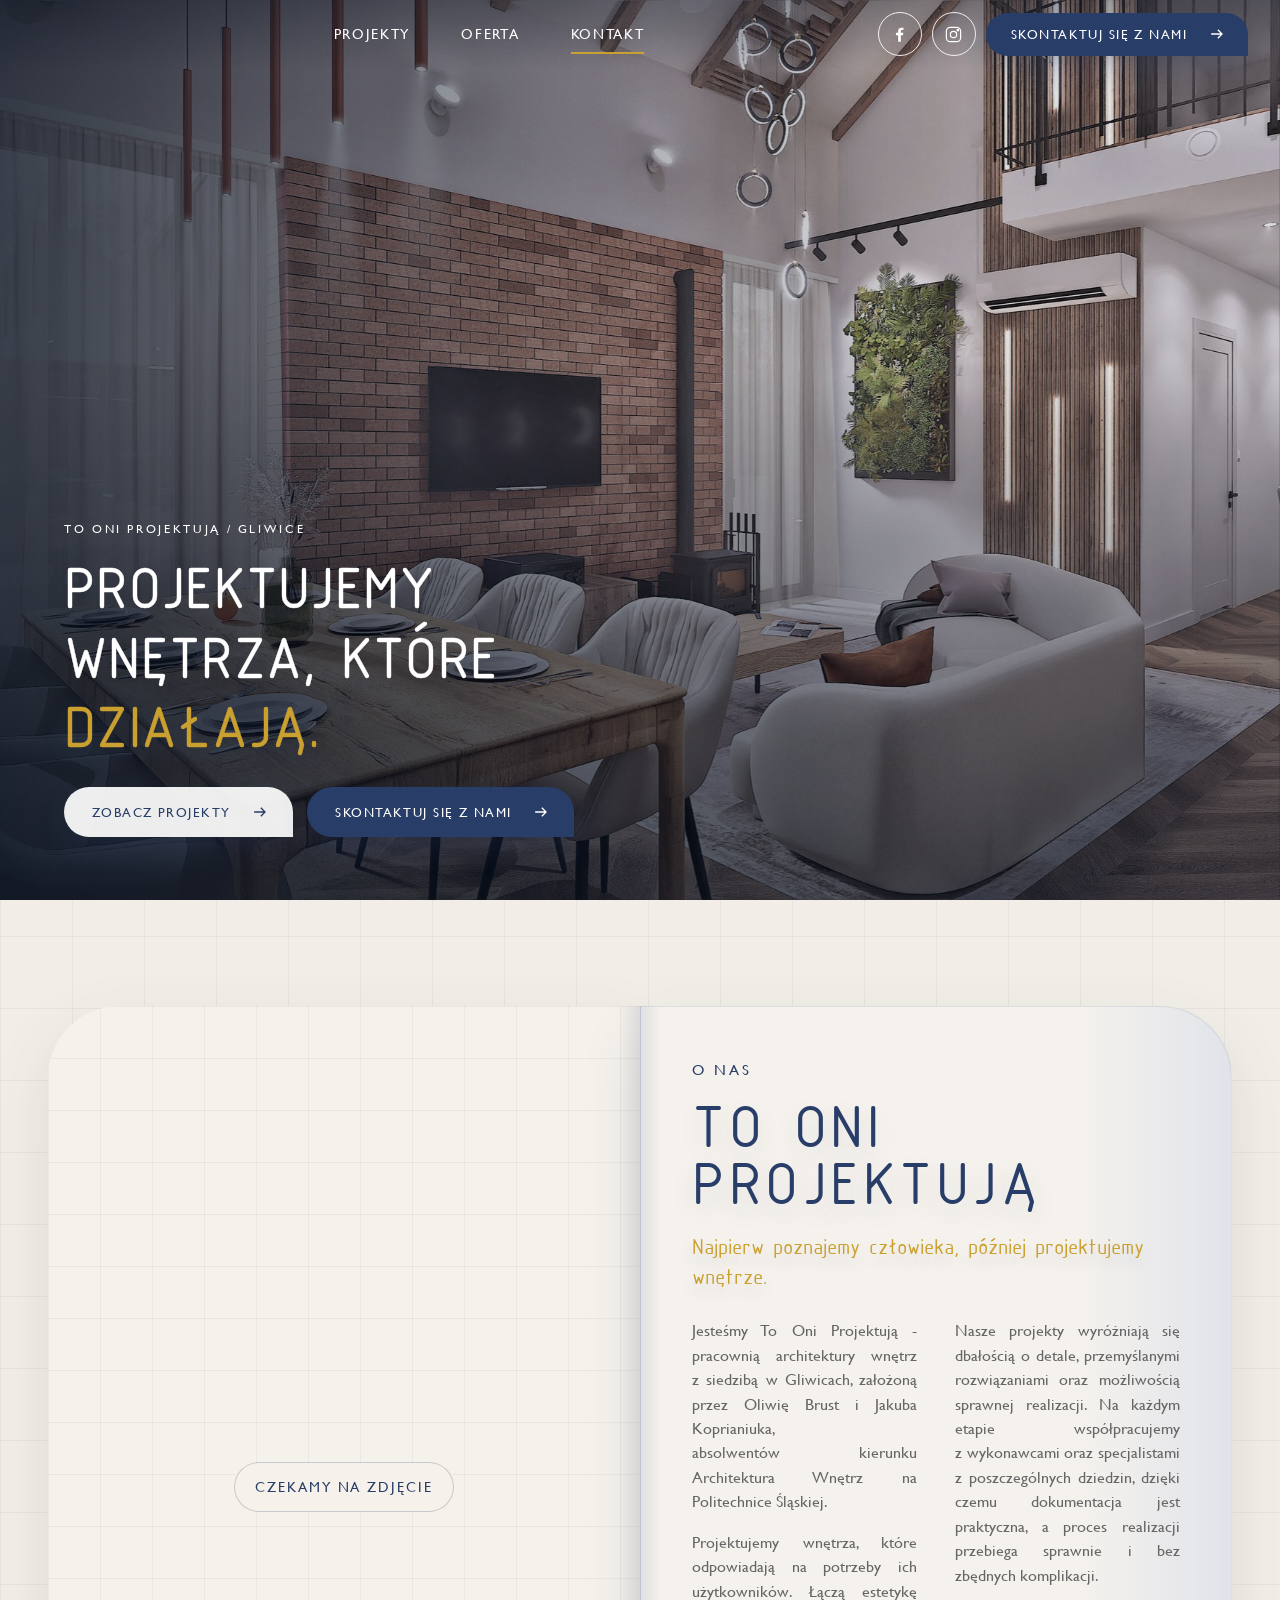
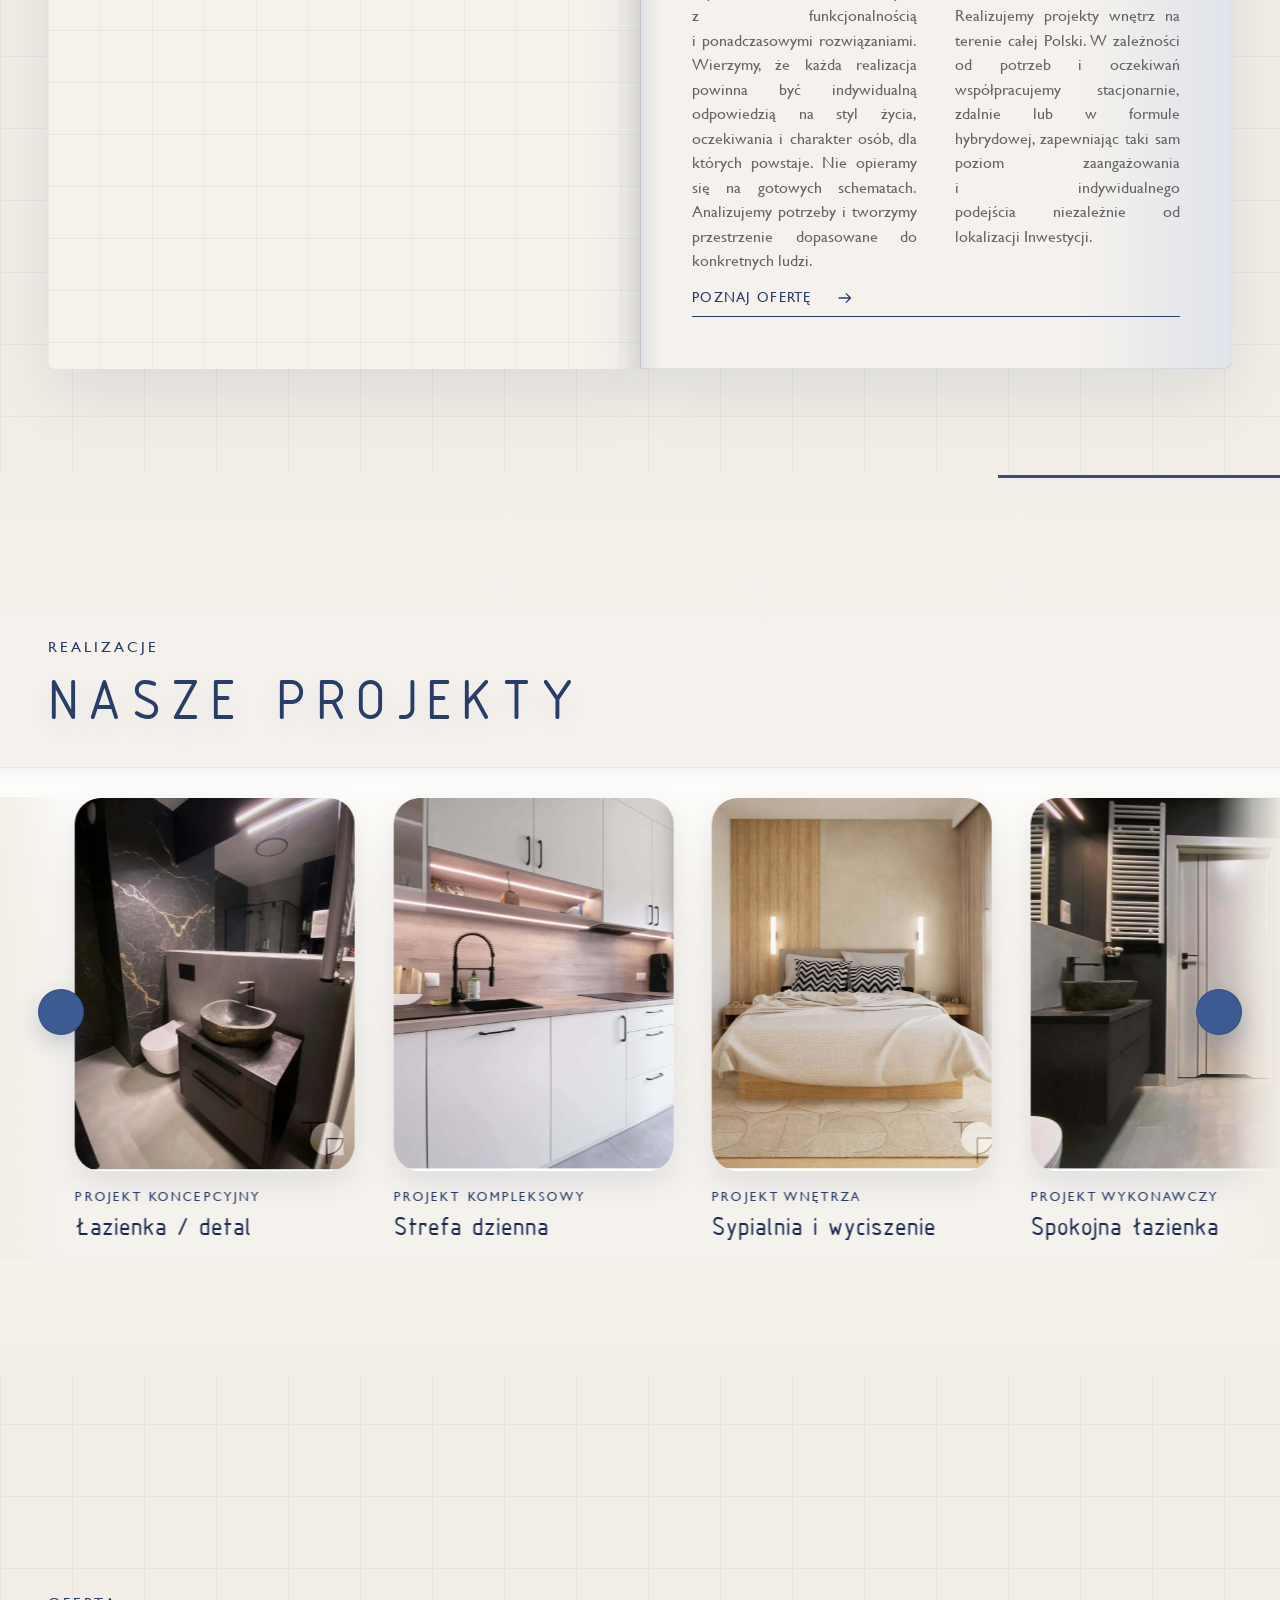
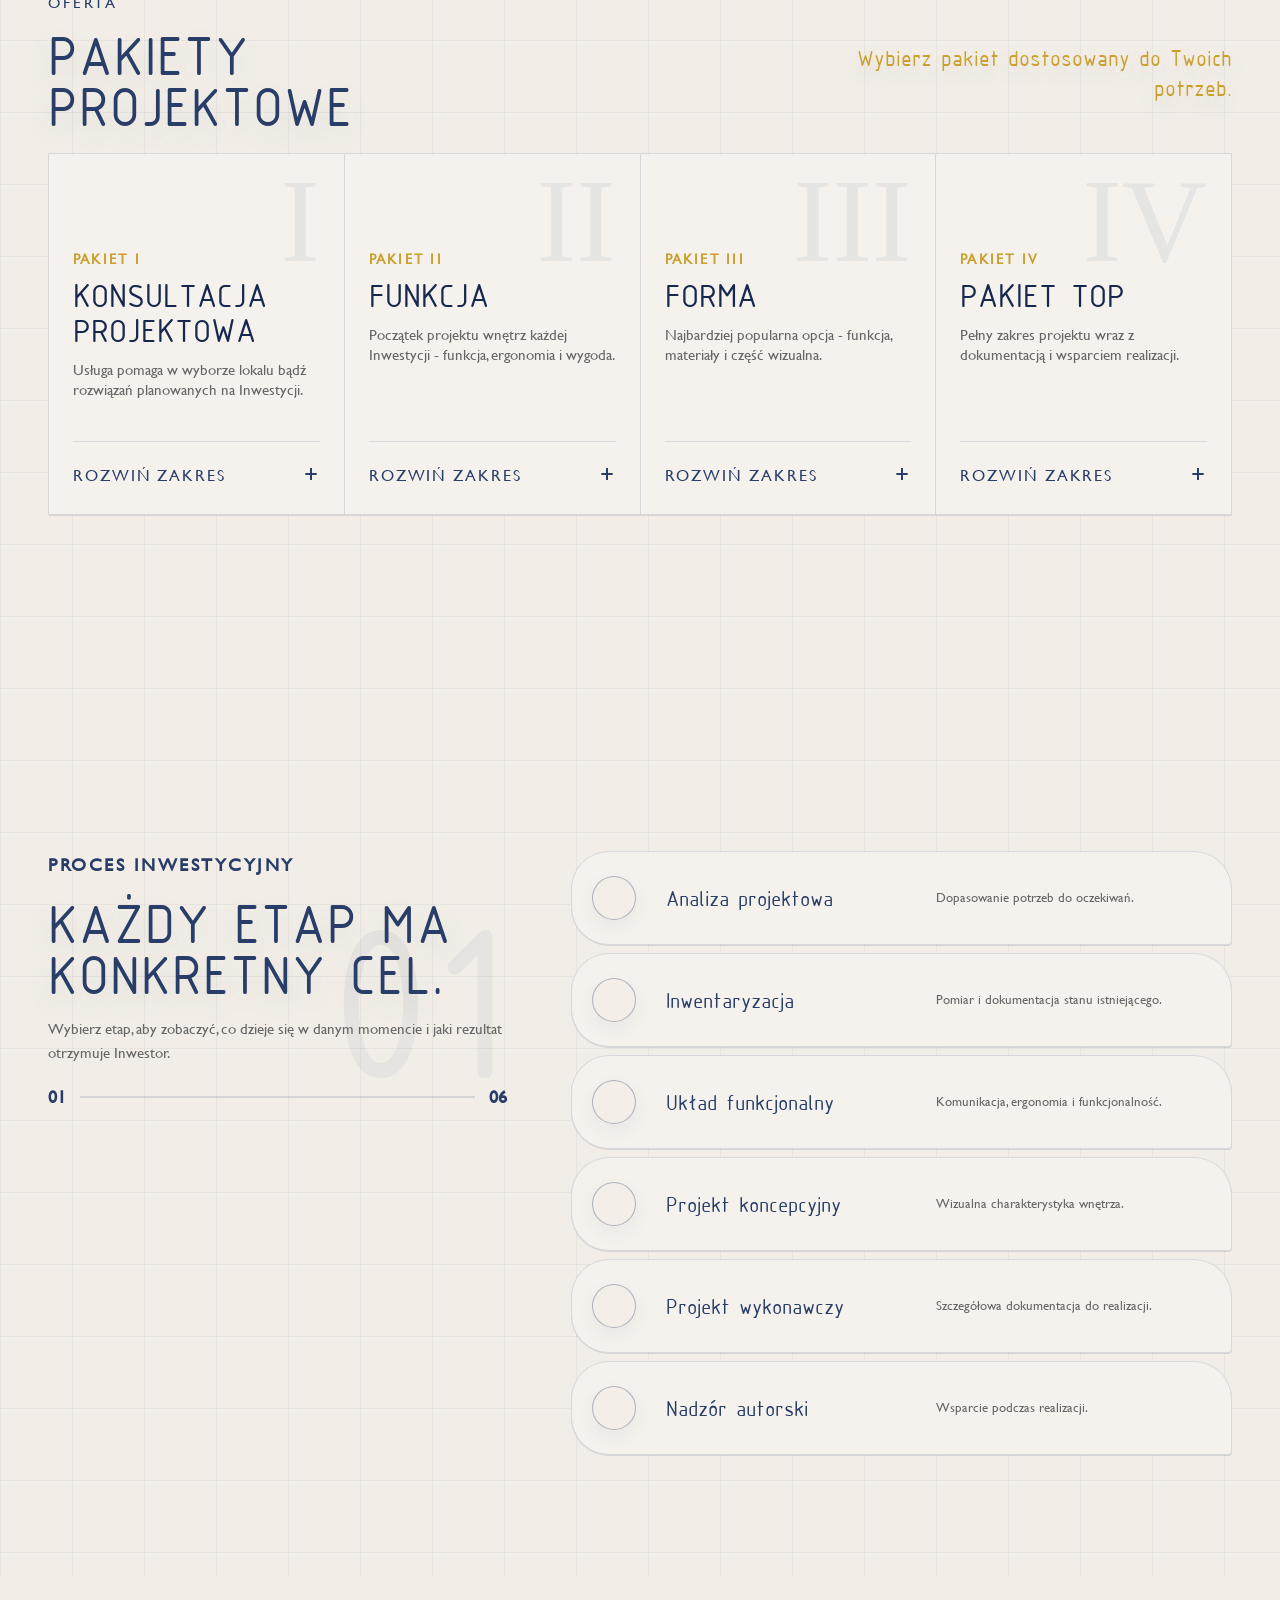
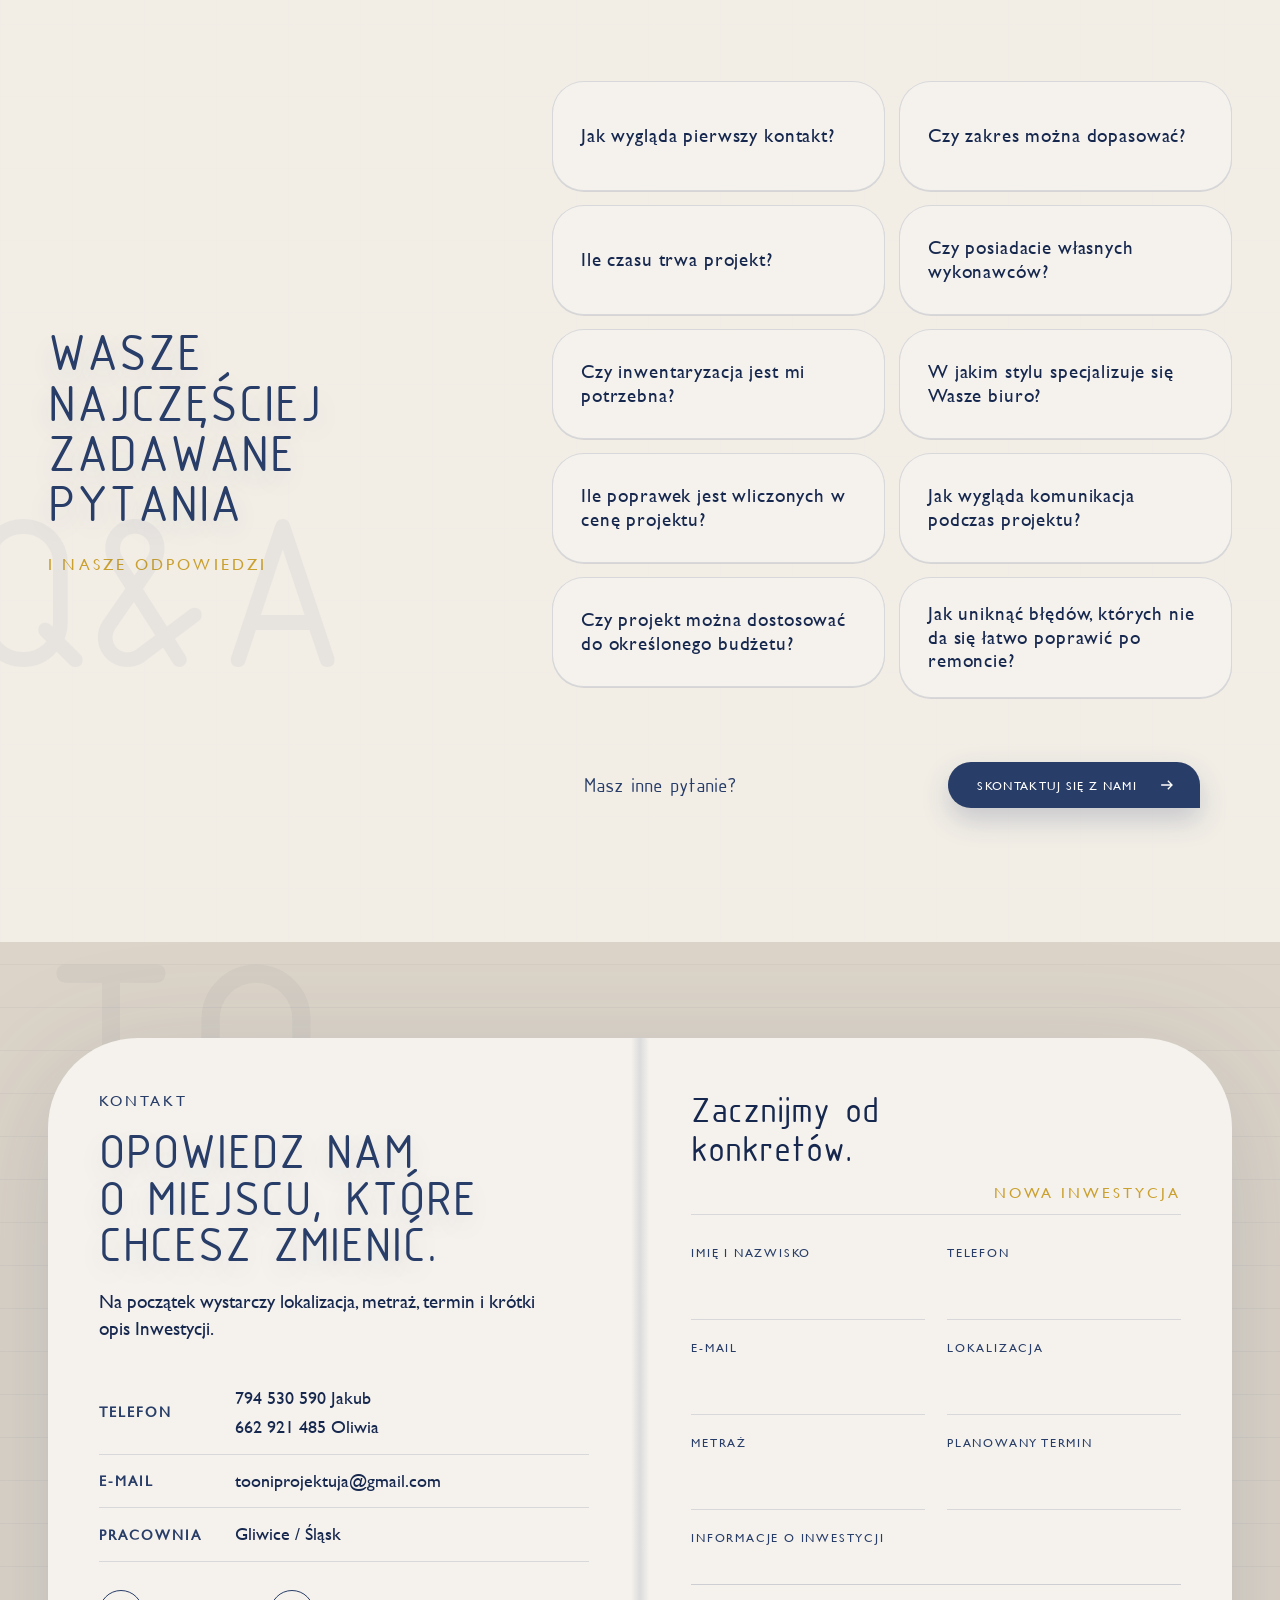
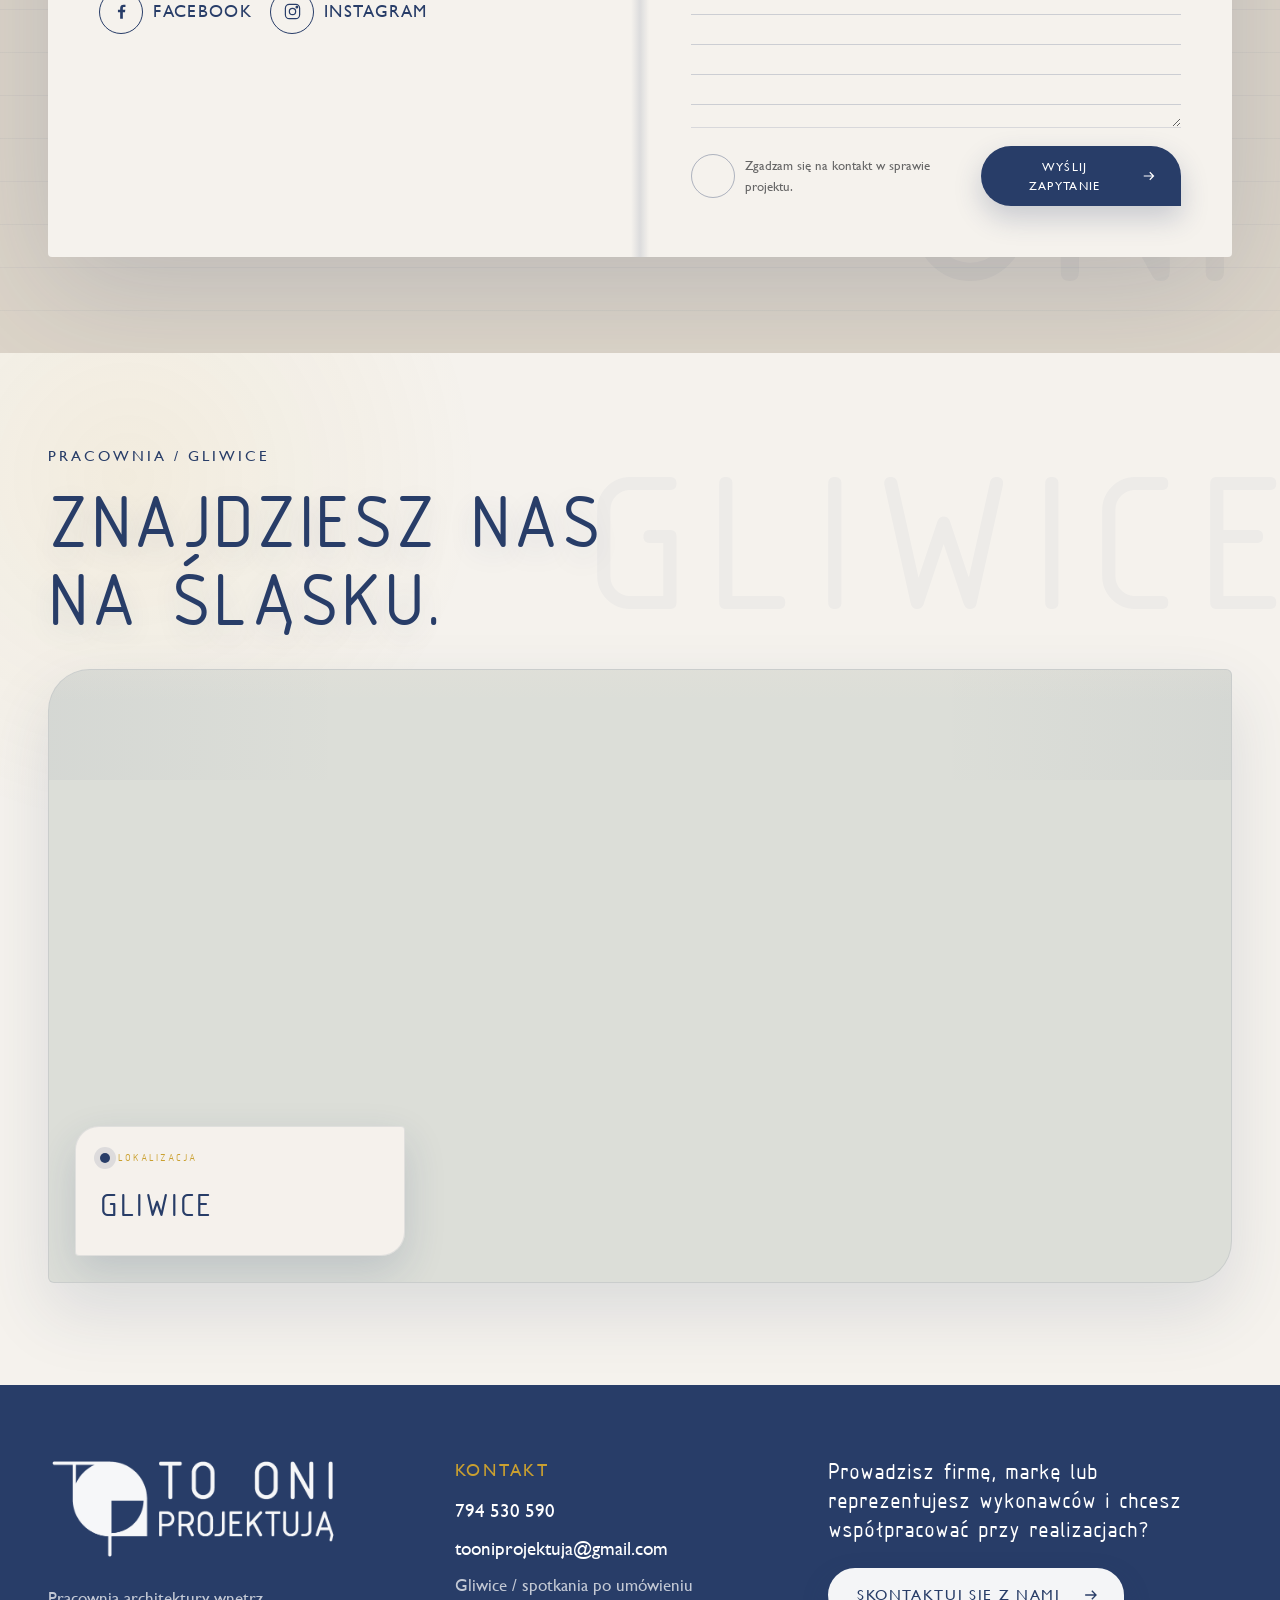
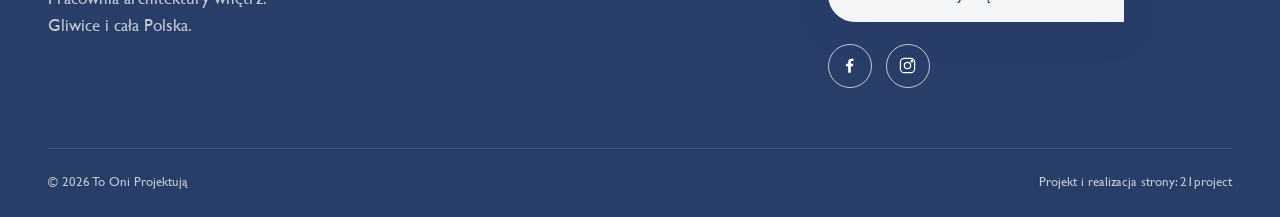
==== commit 88ba8416: "Add files via upload" ====
--- a/index.html
+++ b/index.html
@@ -16,7 +16,7 @@
 <link href="logo-symbol.png" rel="icon" type="image/png"/>
 <link as="font" crossorigin="" href="isocpeur.ttf" rel="preload" type="font/ttf"/>
 <link as="font" crossorigin="" href="gill-sans-mt.ttf" rel="preload" type="font/ttf"/>
-<link href="style.css?v=tooni-v44-1-fonts-bg" rel="stylesheet"/>
+<link href="style.css?v=tooni-v44-2-cards-fill-arrows" rel="stylesheet"/>
 <script type="application/ld+json">{"@context":"https://schema.org","@type":"InteriorDesigner","name":"To Oni Projektują","url":"https://jakubskrzypiec.github.io/tooniprojektuja/","image":"https://jakubskrzypiec.github.io/tooniprojektuja/hero-generated.jpg","telephone":"+48 794 530 590","email":"tooniprojektuja@gmail.com","address":{"@type":"PostalAddress","addressLocality":"Gliwice","addressCountry":"PL"},"areaServed":"Polska","sameAs":["https://www.instagram.com/to_oni_projektuja/","https://www.facebook.com/61583774015406/"]}</script>
 </head>
 <body class="home">
--- a/style.css
+++ b/style.css
@@ -4148,3 +4148,54 @@
 .contact__page--right {
   background: var(--paper) !important;
 }
+
+
+/* =========================================================
+   V44.2 — CARD IMAGE FILL + LARGER SIDE DROPLETS
+   Fix white strip at the bottom of project visuals and make
+   the side carousel droplets larger. Nothing else changed.
+   ========================================================= */
+
+.project-card > button {
+  display: block !important;
+  width: 100% !important;
+  padding: 0 !important;
+  border: 0 !important;
+  line-height: 0 !important;
+  background: transparent !important;
+}
+
+.project-card > button > img {
+  position: absolute !important;
+  inset: 0 !important;
+  display: block !important;
+  width: 100% !important;
+  height: 100% !important;
+  max-width: none !important;
+  max-height: none !important;
+  min-width: 100% !important;
+  min-height: 100% !important;
+  object-fit: cover !important;
+  object-position: center center !important;
+  vertical-align: top !important;
+}
+
+.slider-arrow,
+.slider-arrow:hover,
+.slider-arrow:focus-visible,
+.slider-arrow:active {
+  width: 46px !important;
+}
+
+.slider-arrow::before {
+  box-shadow: 0 9px 22px rgba(40,61,104,.22) !important;
+}
+
+@media (max-width: 900px) {
+  .slider-arrow,
+  .slider-arrow:hover,
+  .slider-arrow:focus-visible,
+  .slider-arrow:active {
+    width: 42px !important;
+  }
+}
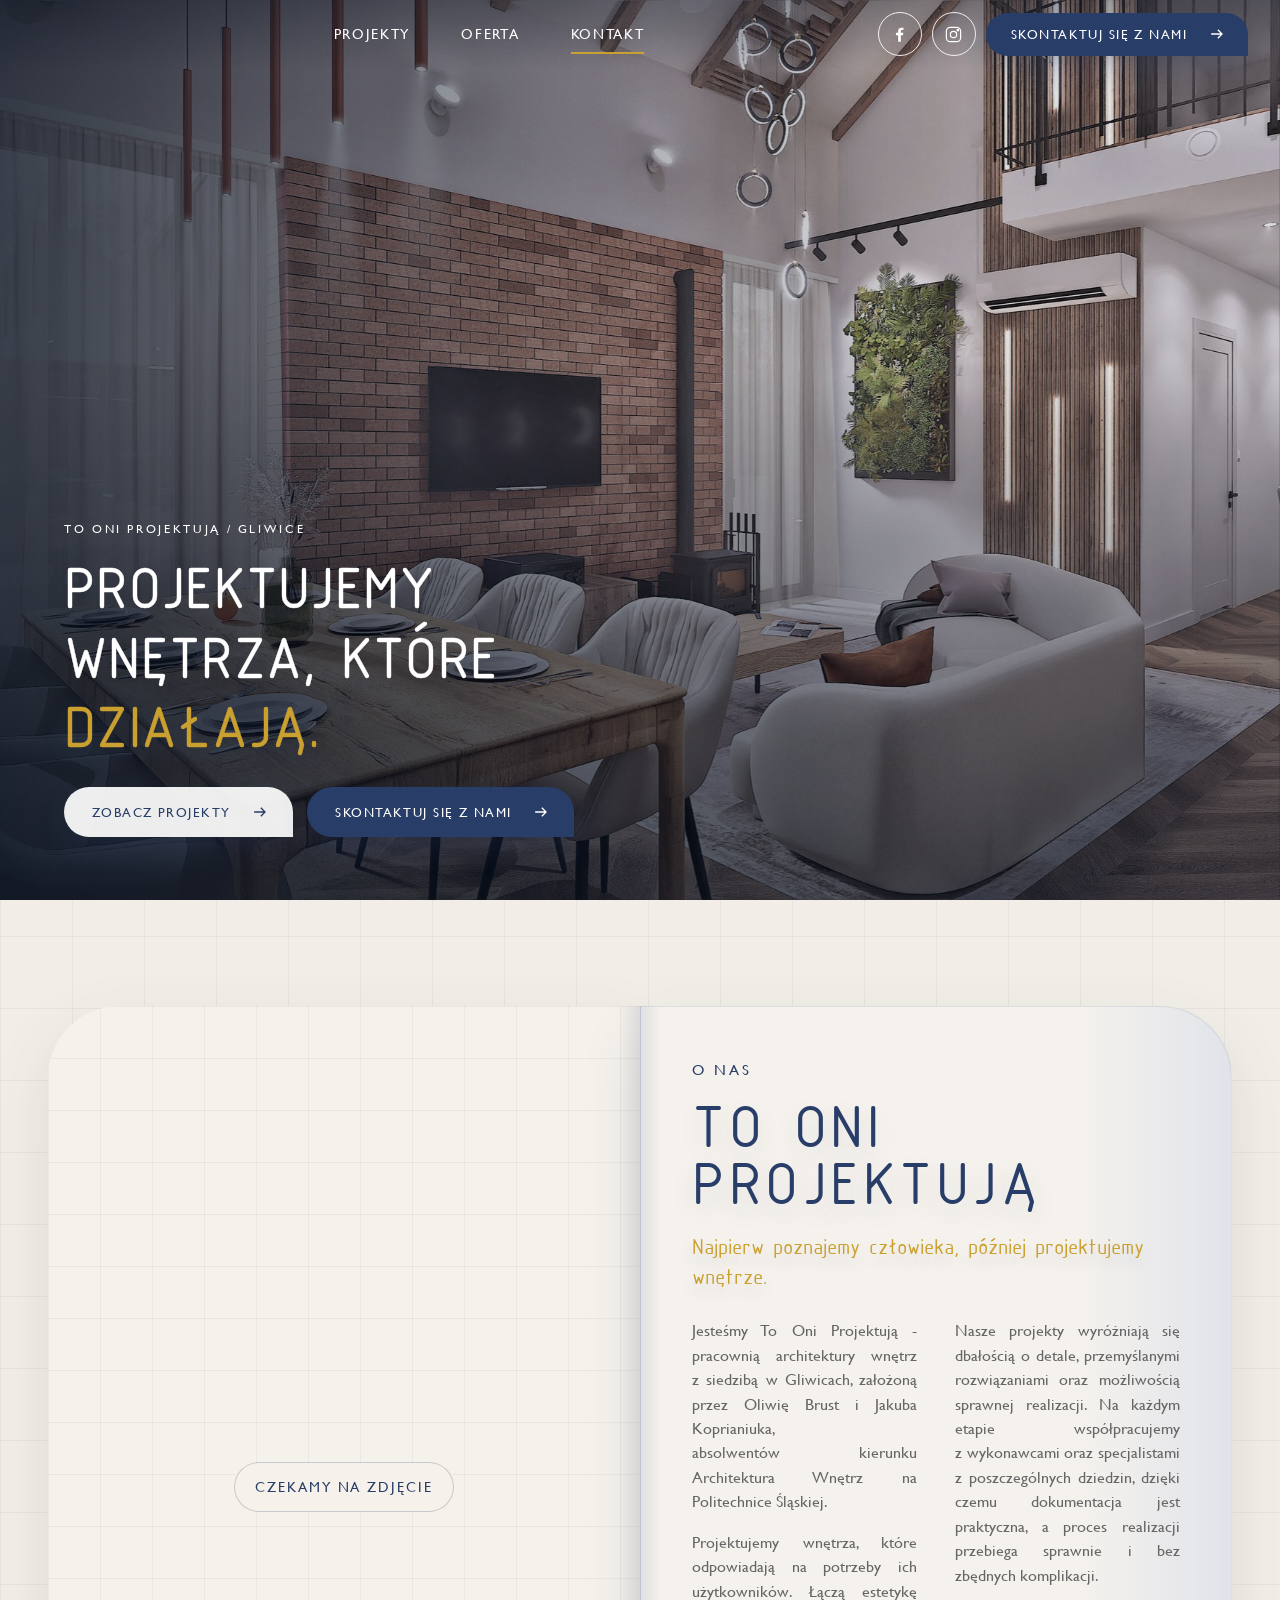
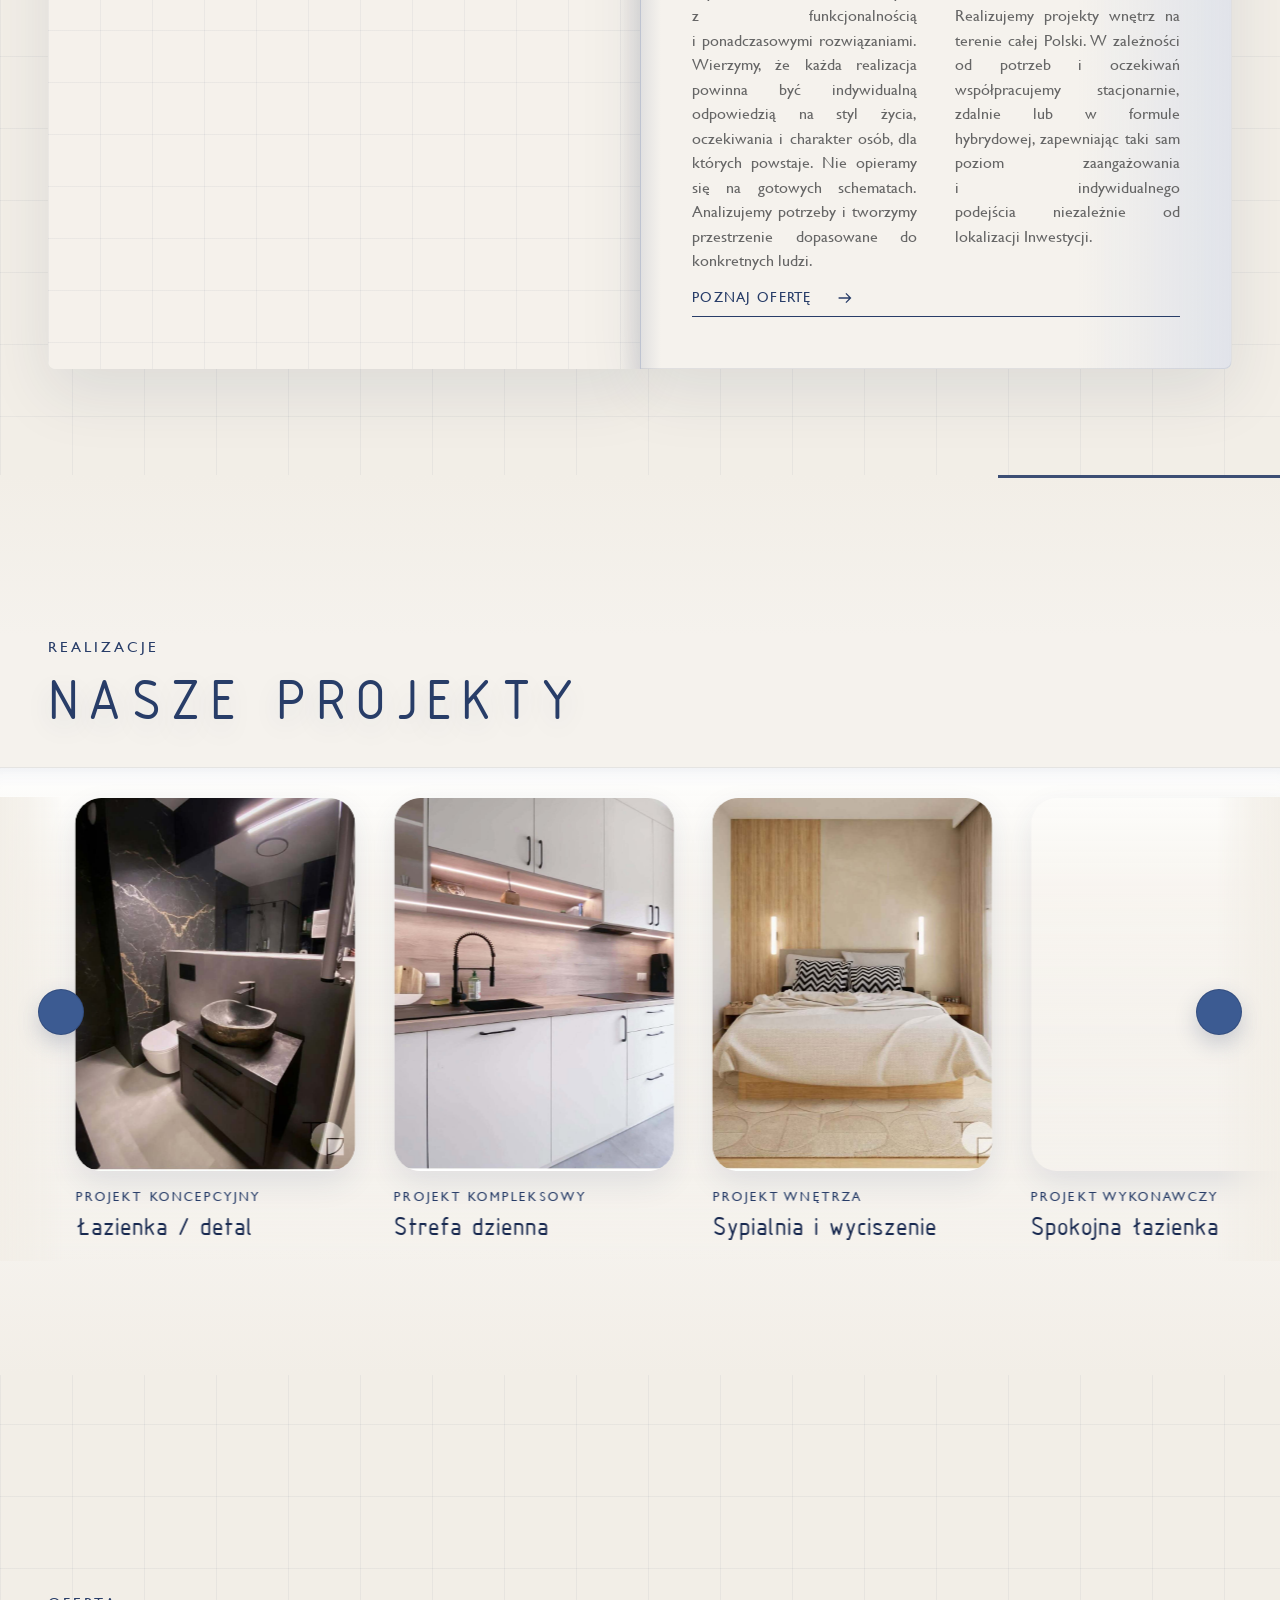
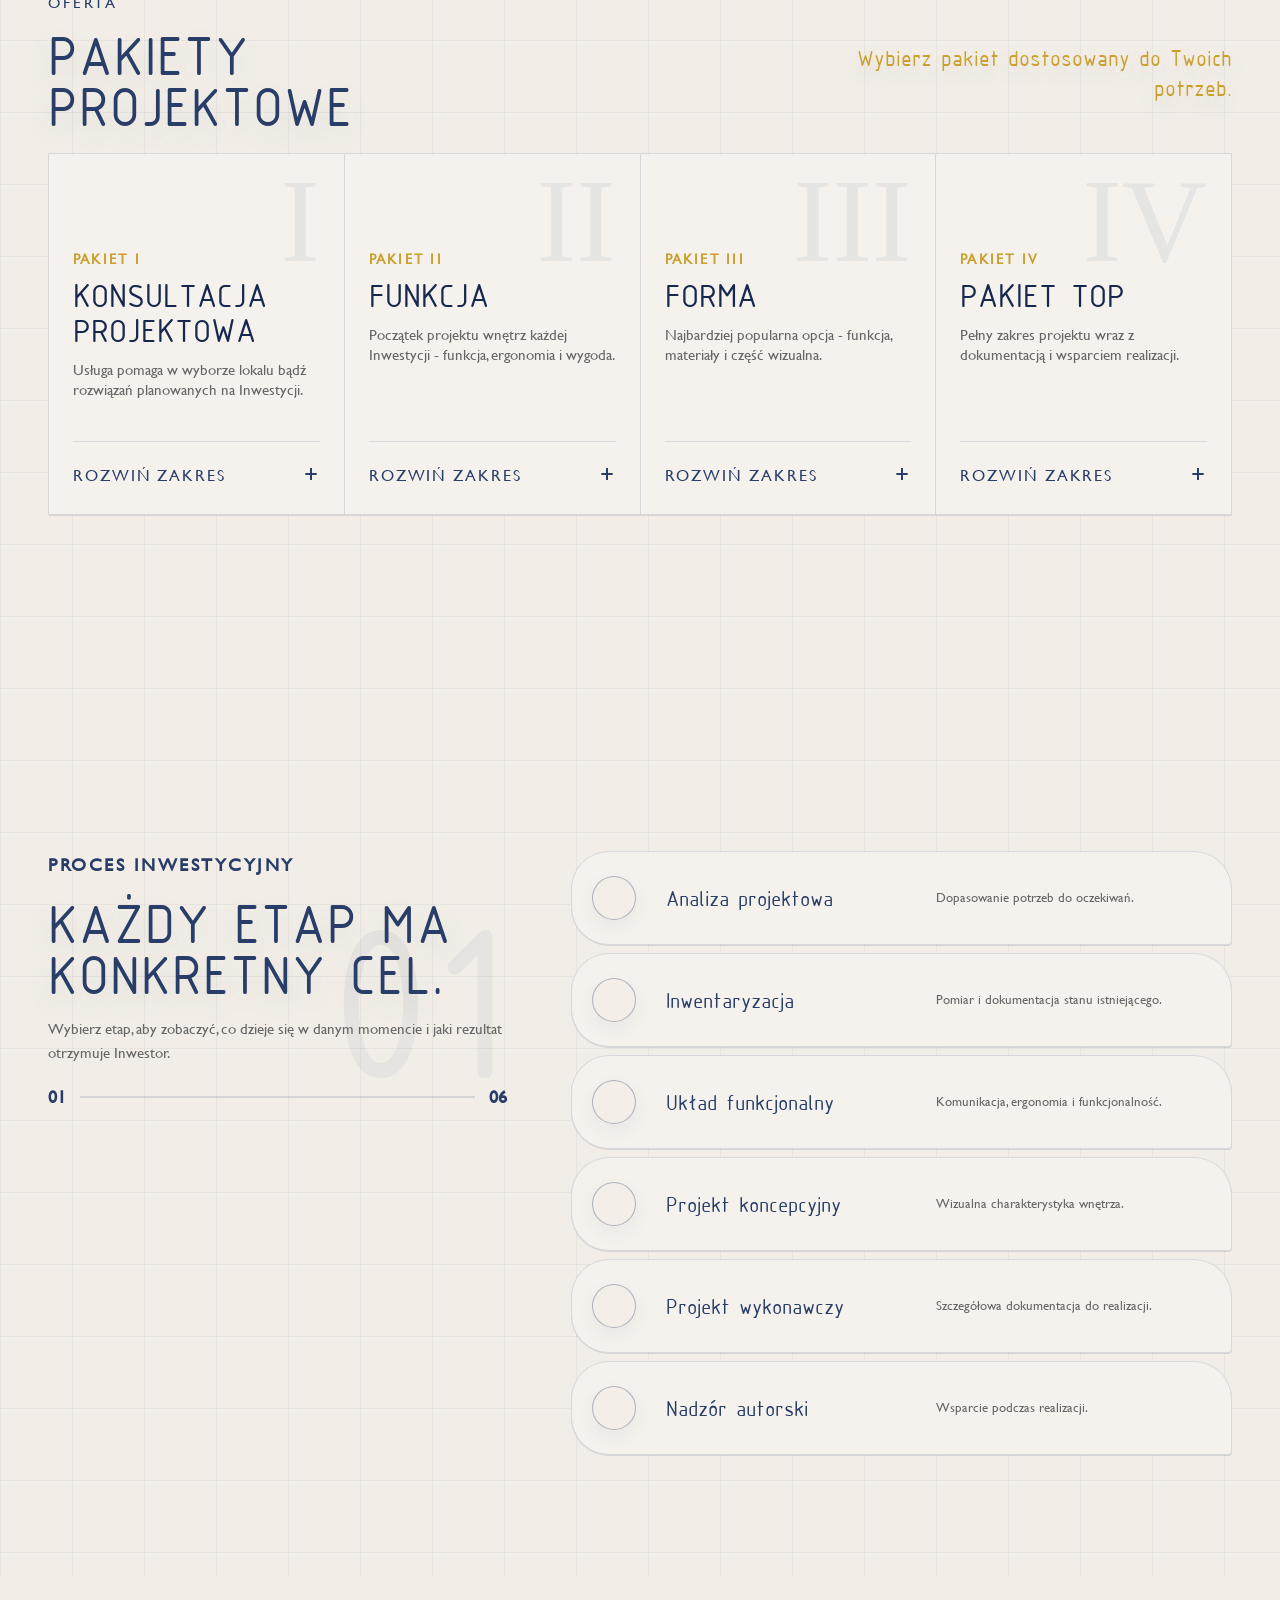
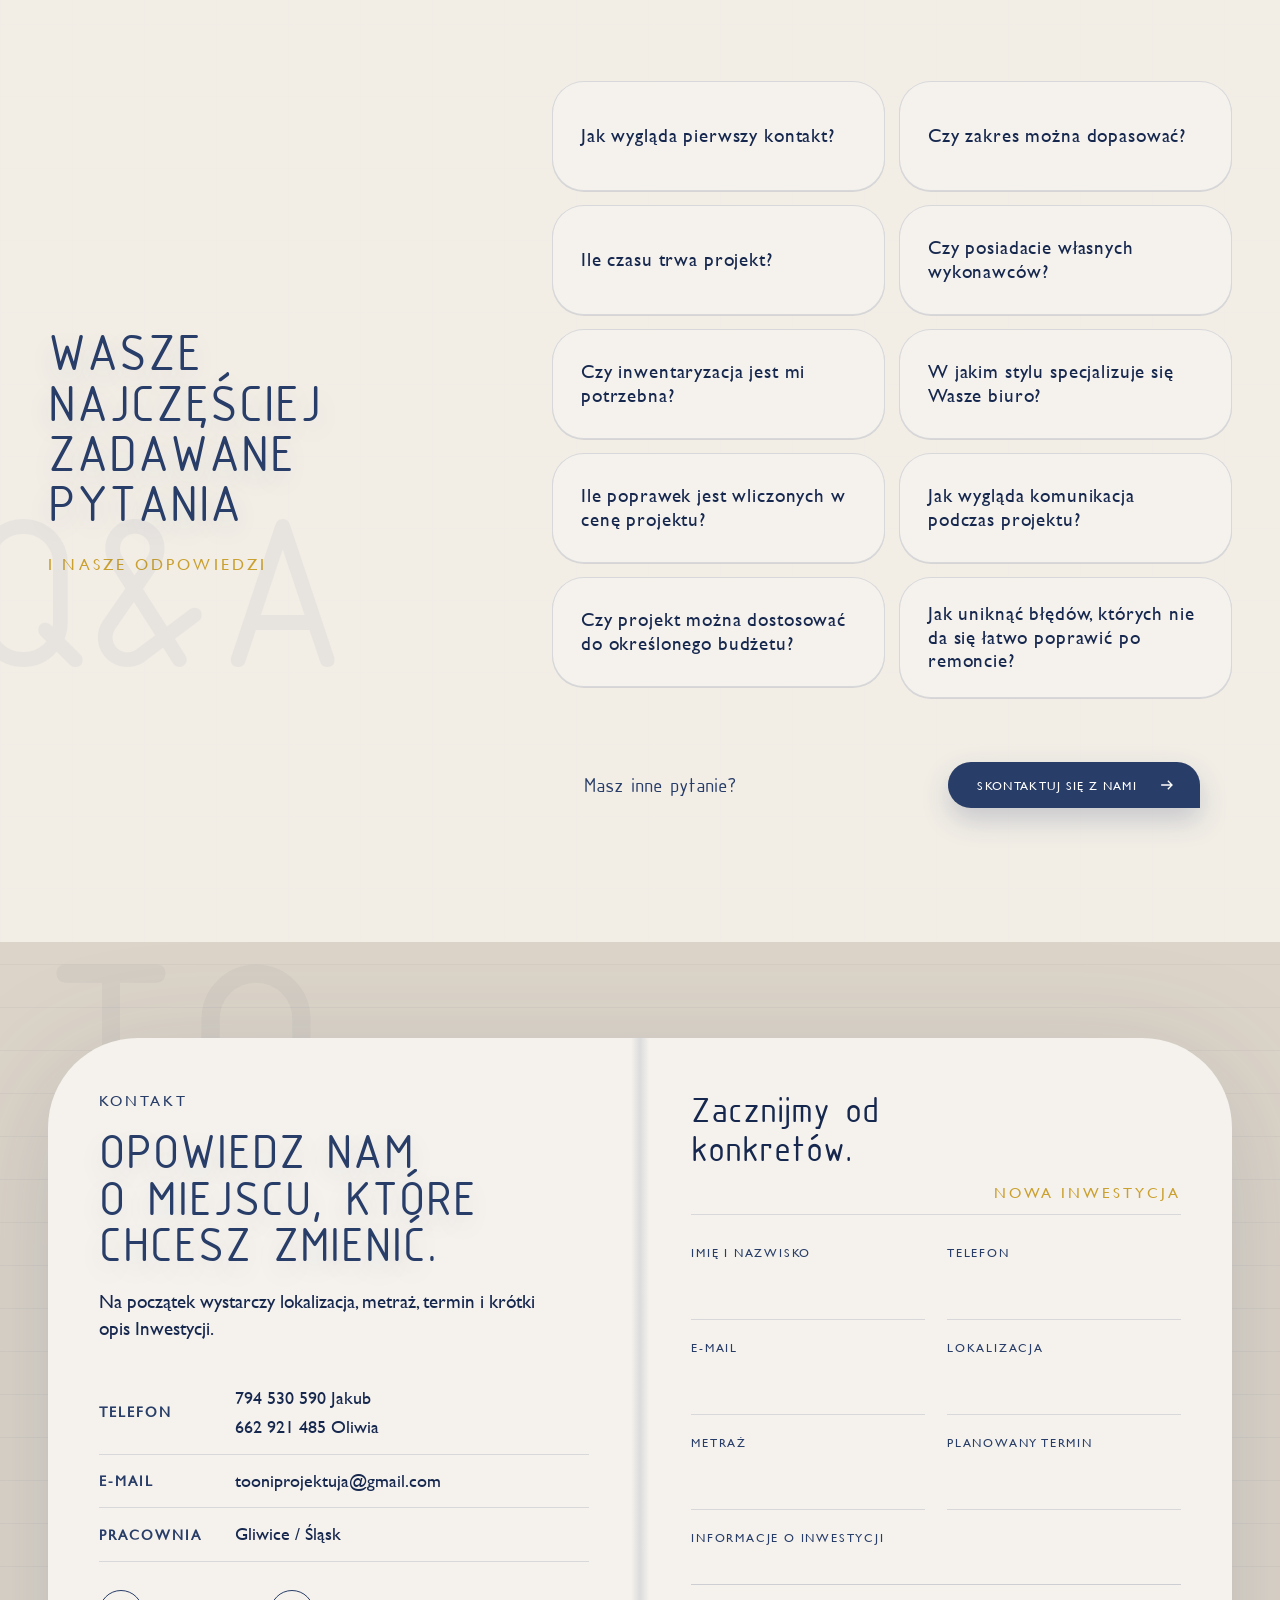
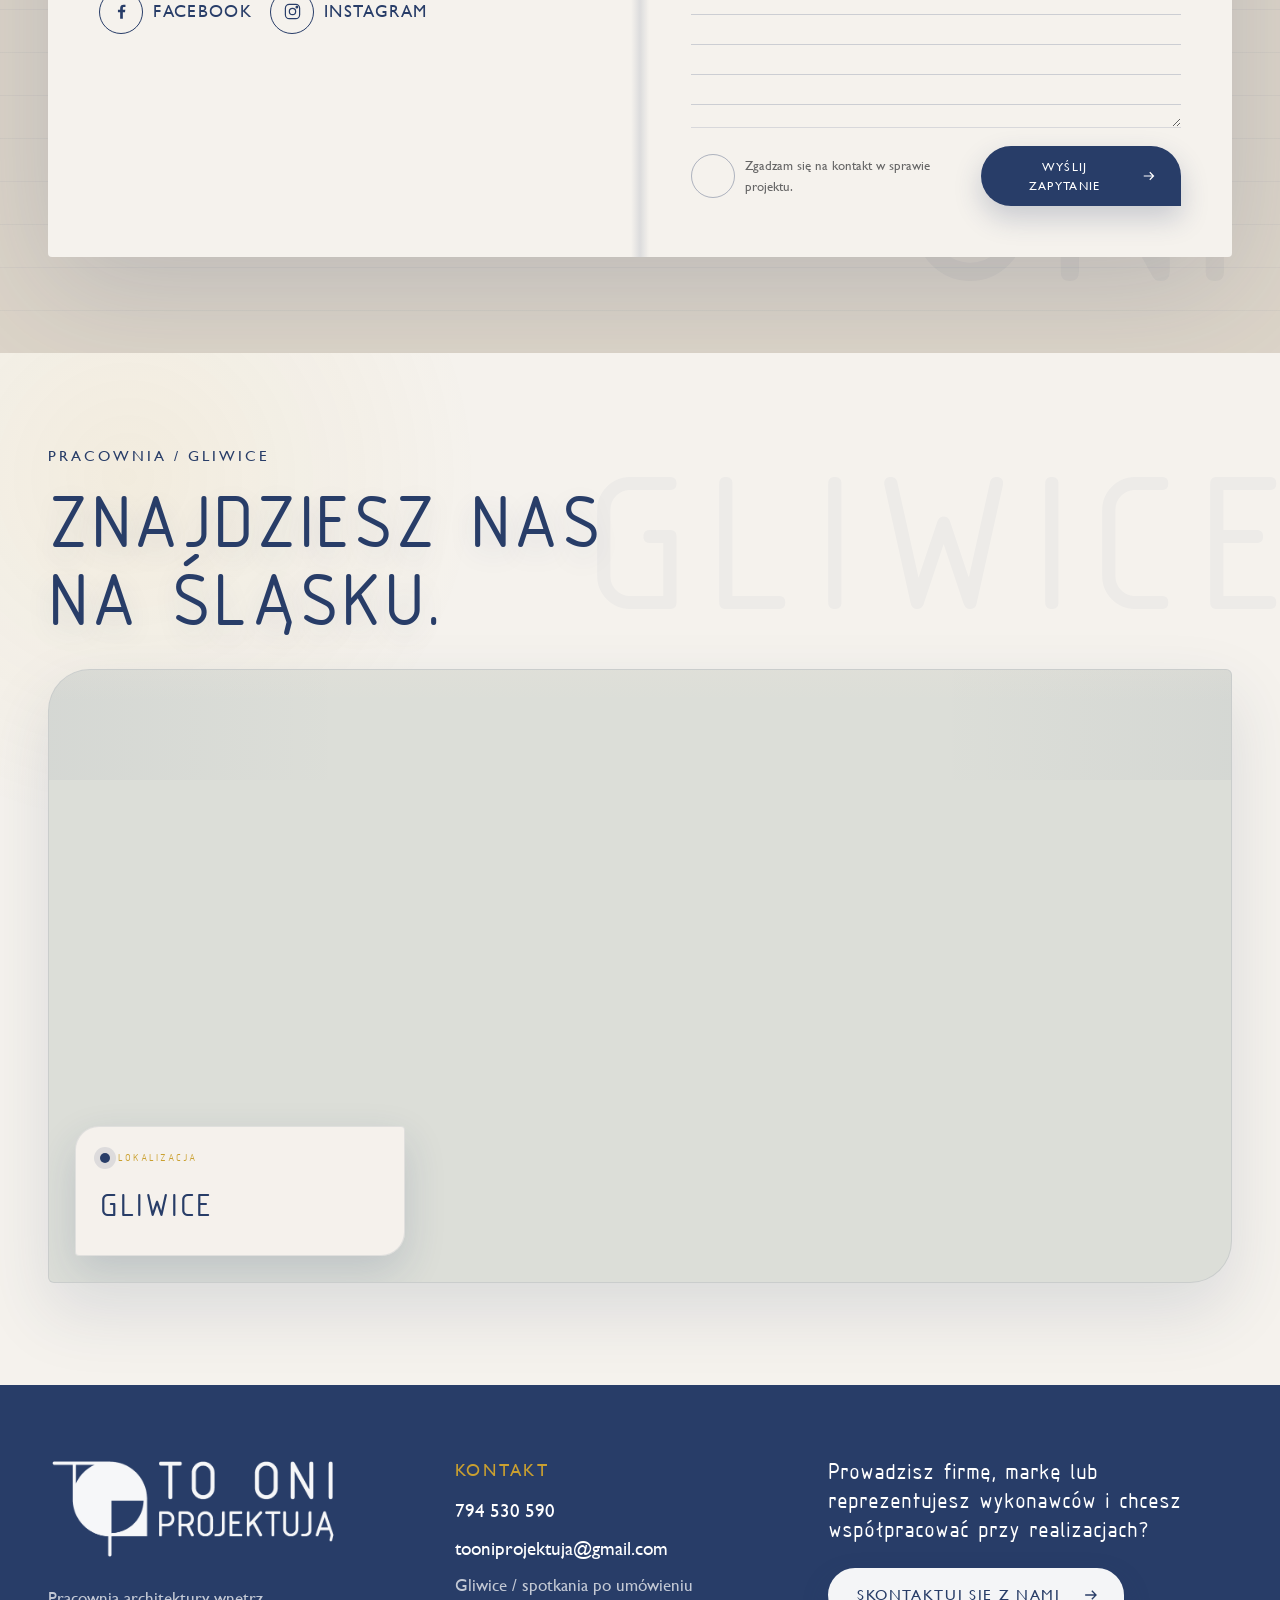
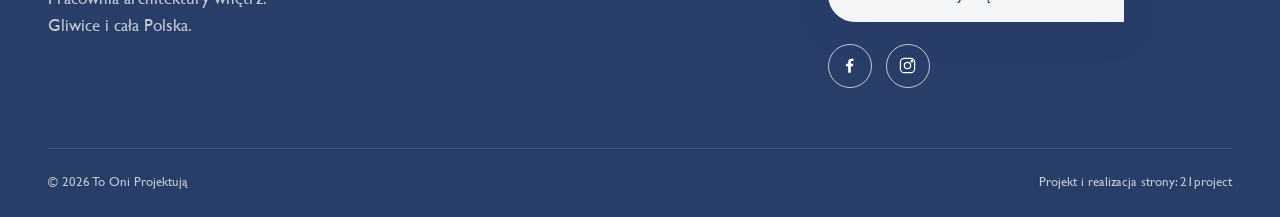
==== commit 286ca130: "Add files via upload" ====
--- a/index.html
+++ b/index.html
@@ -16,7 +16,7 @@
 <link href="logo-symbol.png" rel="icon" type="image/png"/>
 <link as="font" crossorigin="" href="isocpeur.ttf" rel="preload" type="font/ttf"/>
 <link as="font" crossorigin="" href="gill-sans-mt.ttf" rel="preload" type="font/ttf"/>
-<link href="style.css?v=tooni-v44-2-cards-fill-arrows" rel="stylesheet"/>
+<link href="style.css?v=tooni-v44-3-hardfill" rel="stylesheet"/>
 <script type="application/ld+json">{"@context":"https://schema.org","@type":"InteriorDesigner","name":"To Oni Projektują","url":"https://jakubskrzypiec.github.io/tooniprojektuja/","image":"https://jakubskrzypiec.github.io/tooniprojektuja/hero-generated.jpg","telephone":"+48 794 530 590","email":"tooniprojektuja@gmail.com","address":{"@type":"PostalAddress","addressLocality":"Gliwice","addressCountry":"PL"},"areaServed":"Polska","sameAs":["https://www.instagram.com/to_oni_projektuja/","https://www.facebook.com/61583774015406/"]}</script>
 </head>
 <body class="home">
--- a/style.css
+++ b/style.css
@@ -4199,3 +4199,38 @@
     width: 42px !important;
   }
 }
+
+
+/* =========================================================
+   V44.3 — HARD FILL FOR PROJECT VISUALS
+   Ensure cards fill the whole 3:4 tile even without hover.
+   ========================================================= */
+
+.project-card > button {
+  display: grid !important;
+  grid-template: 1fr / 1fr !important;
+  align-items: stretch !important;
+  justify-items: stretch !important;
+}
+
+.project-card > button > img {
+  position: relative !important;
+  inset: auto !important;
+  top: auto !important;
+  right: auto !important;
+  bottom: auto !important;
+  left: auto !important;
+  grid-area: 1 / 1 !important;
+  width: 100% !important;
+  height: 100% !important;
+  min-width: 100% !important;
+  min-height: 100% !important;
+  object-fit: cover !important;
+  object-position: center center !important;
+}
+
+.project-card > button > .project-card__label-top,
+.project-card > button > .project-card__top,
+.project-card > button > .project-card__meta {
+  grid-area: 1 / 1 !important;
+}
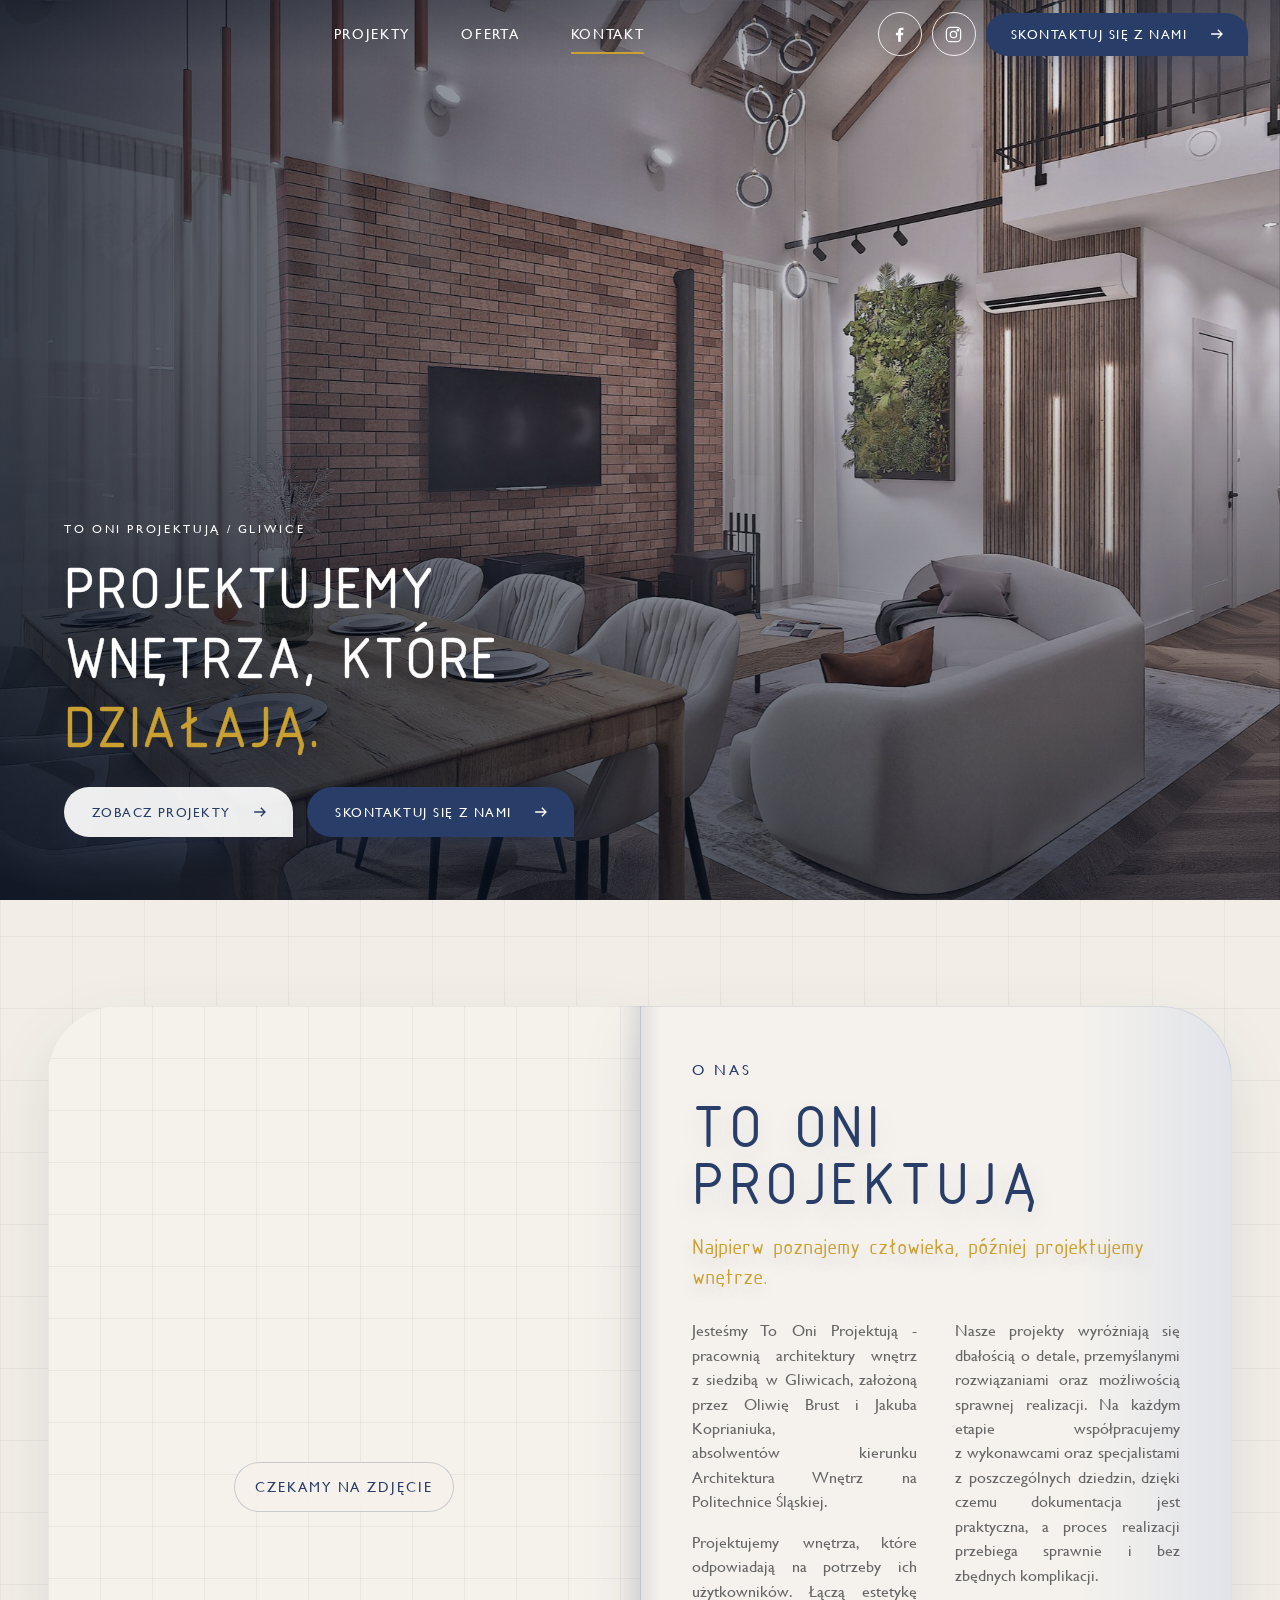
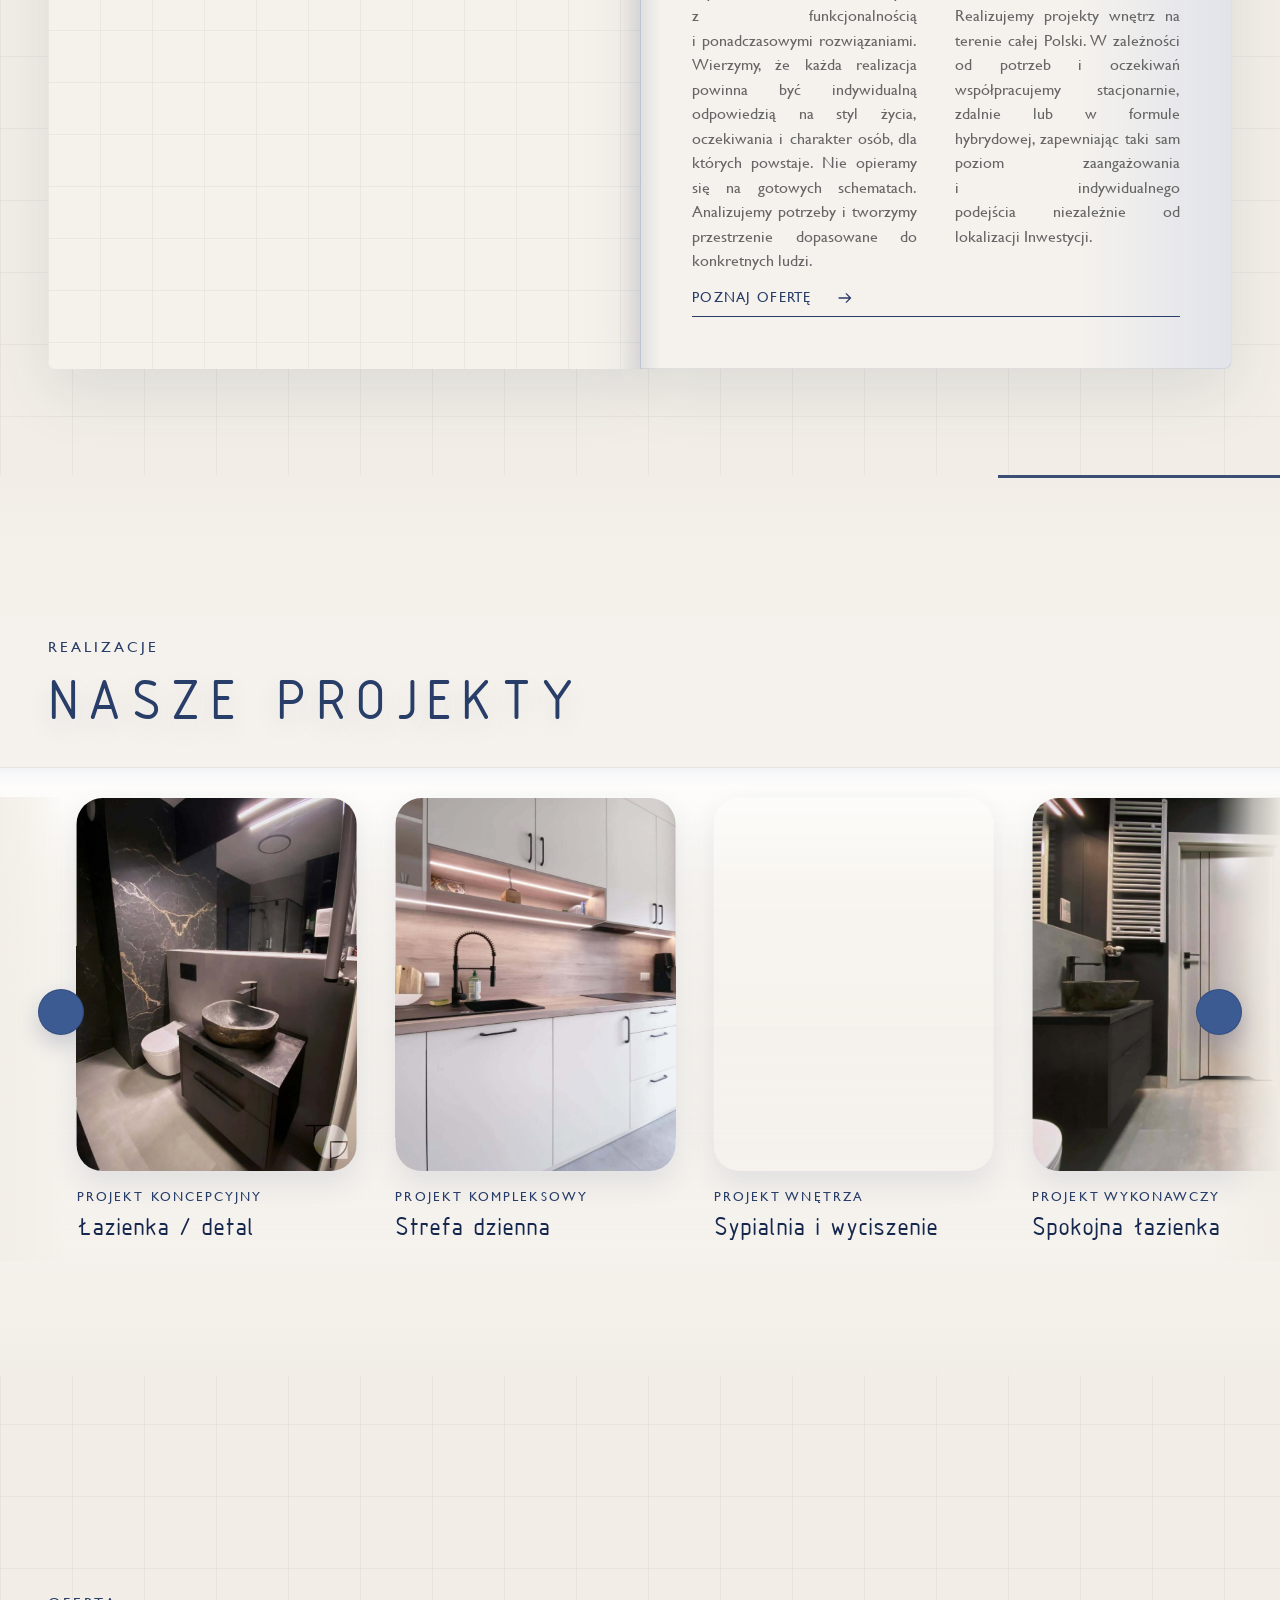
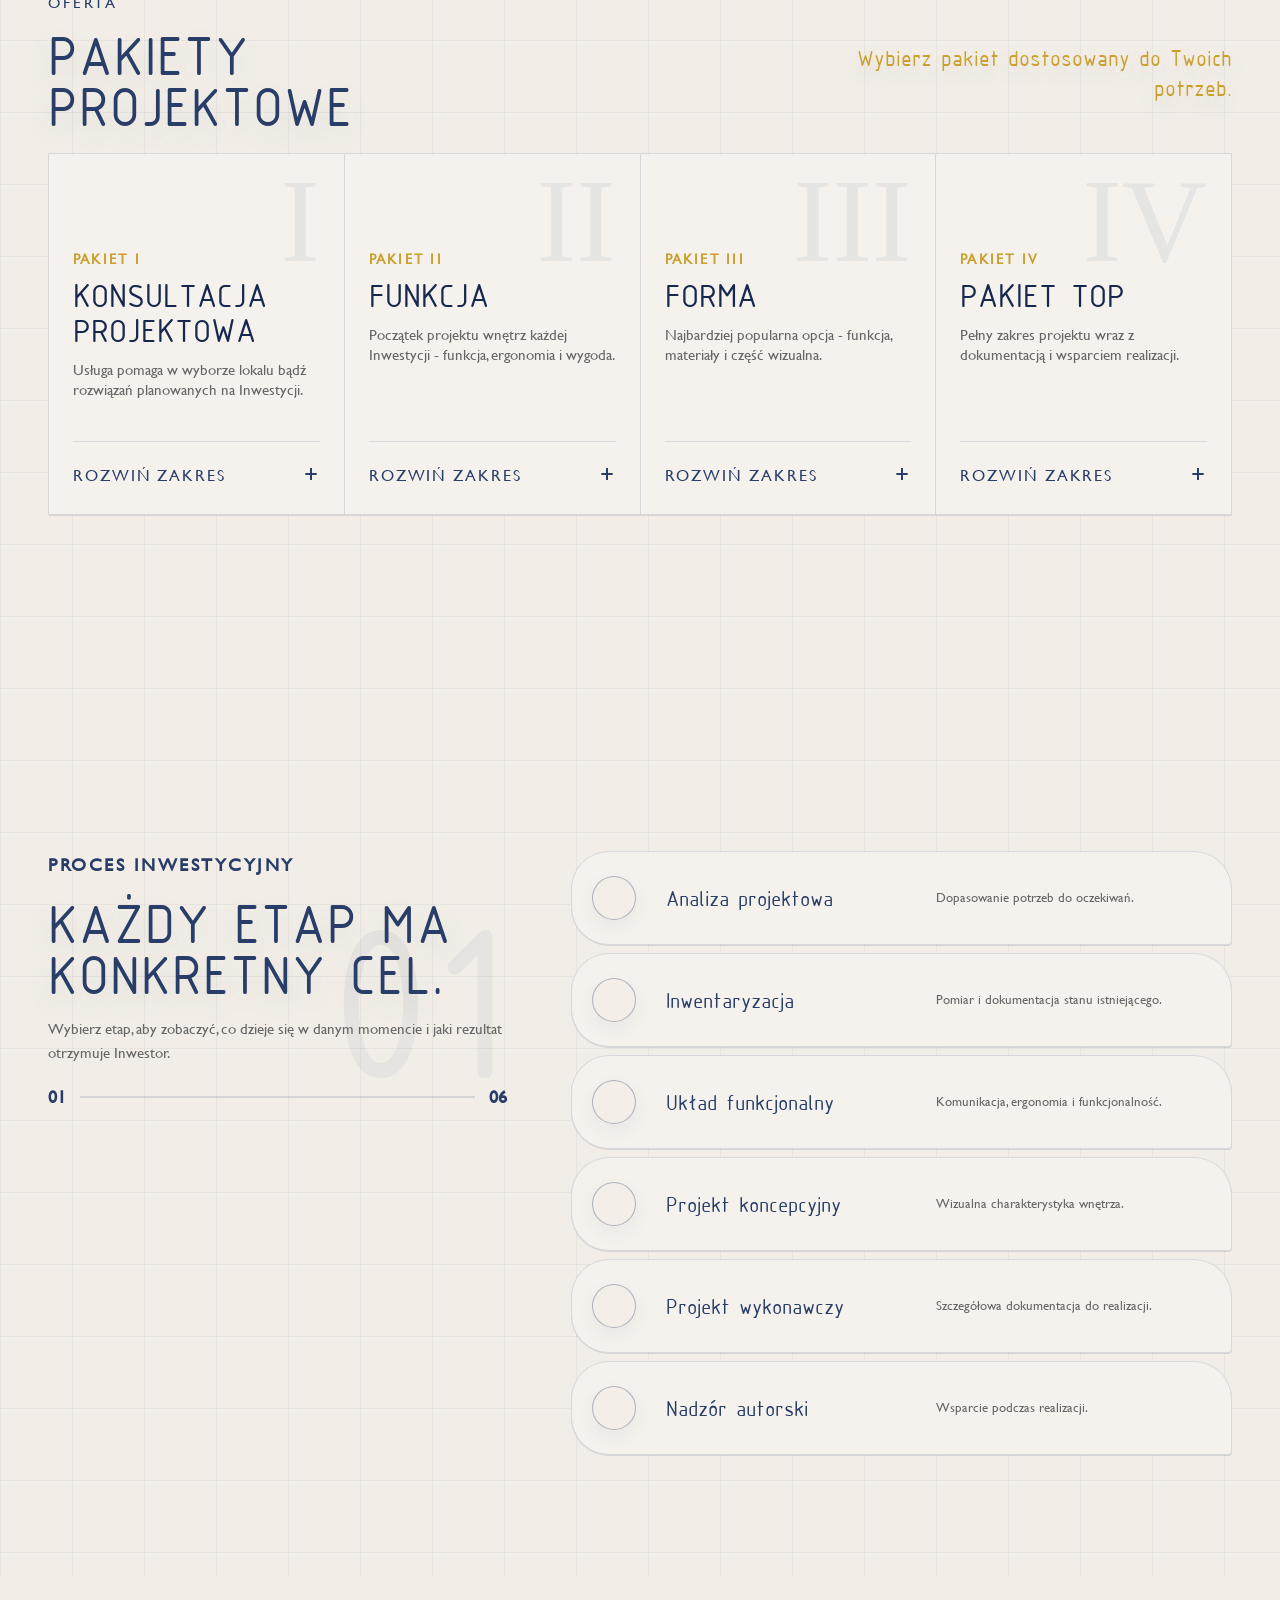
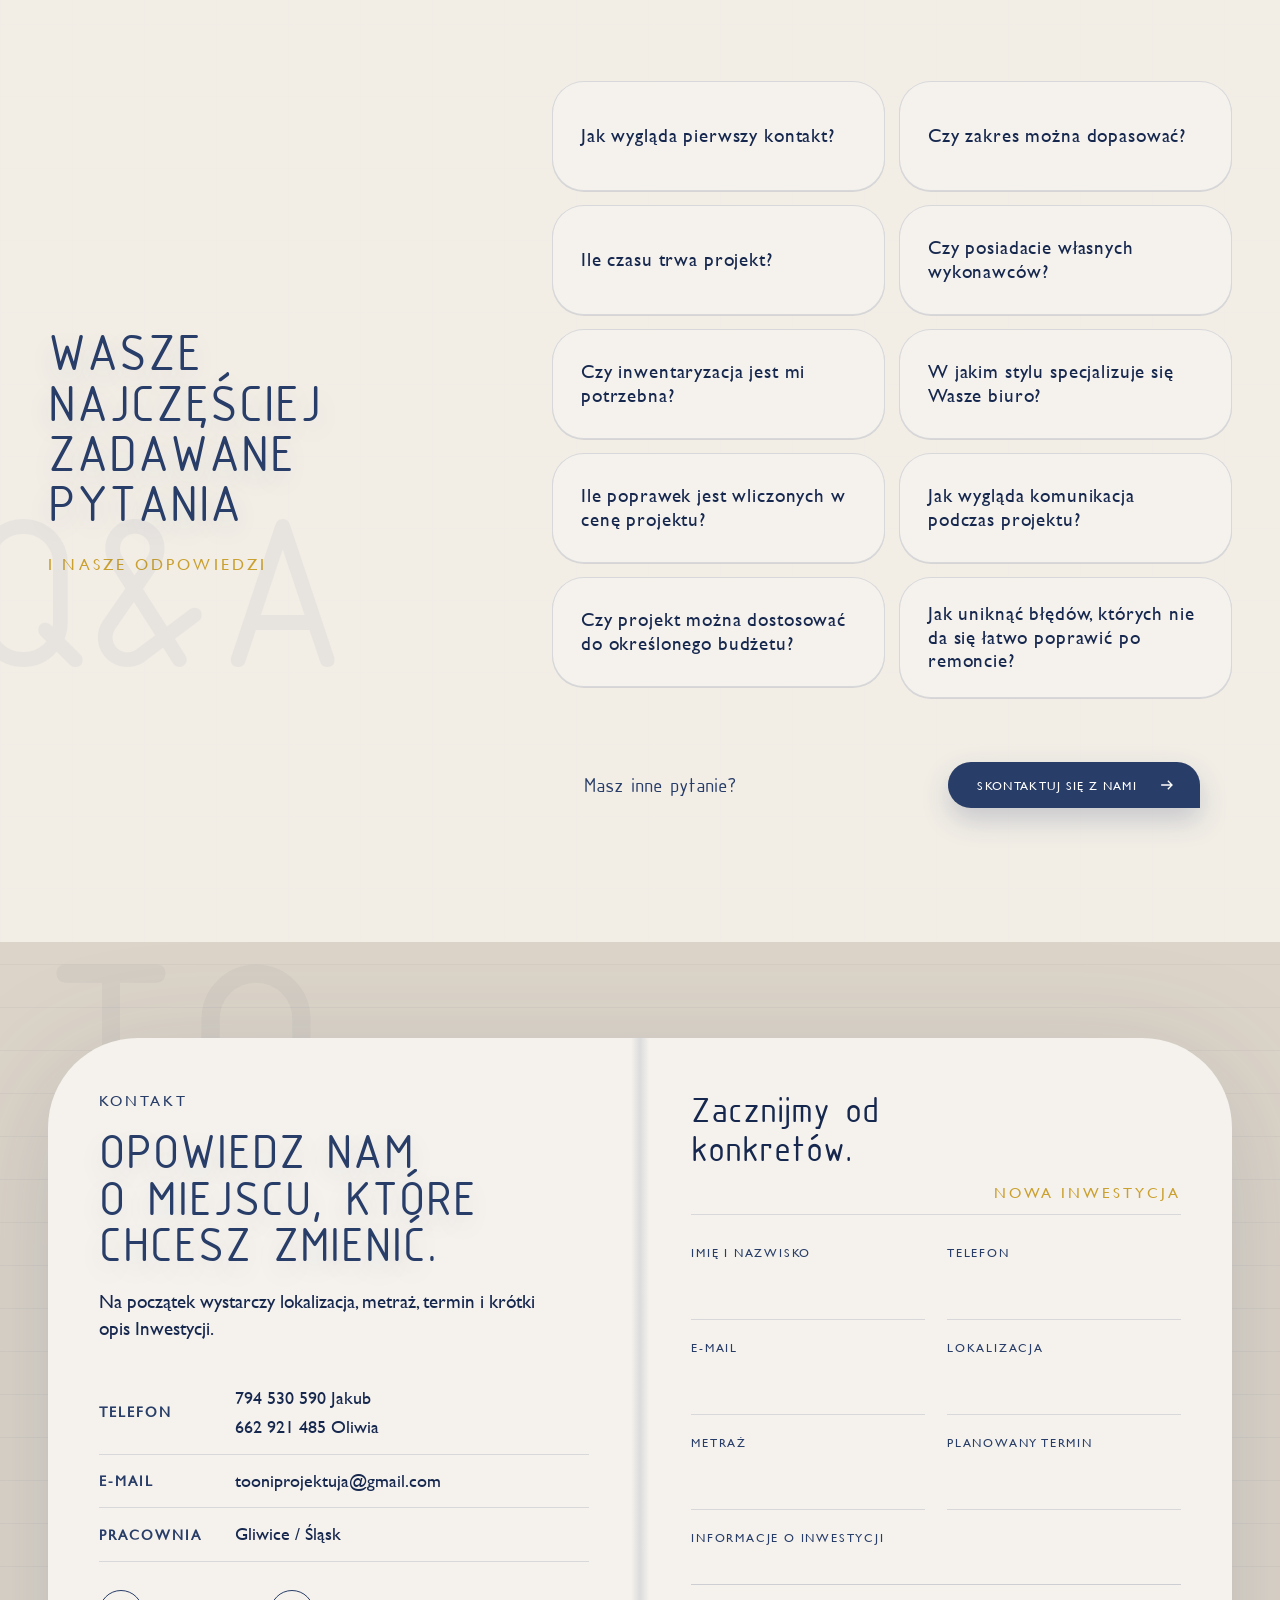
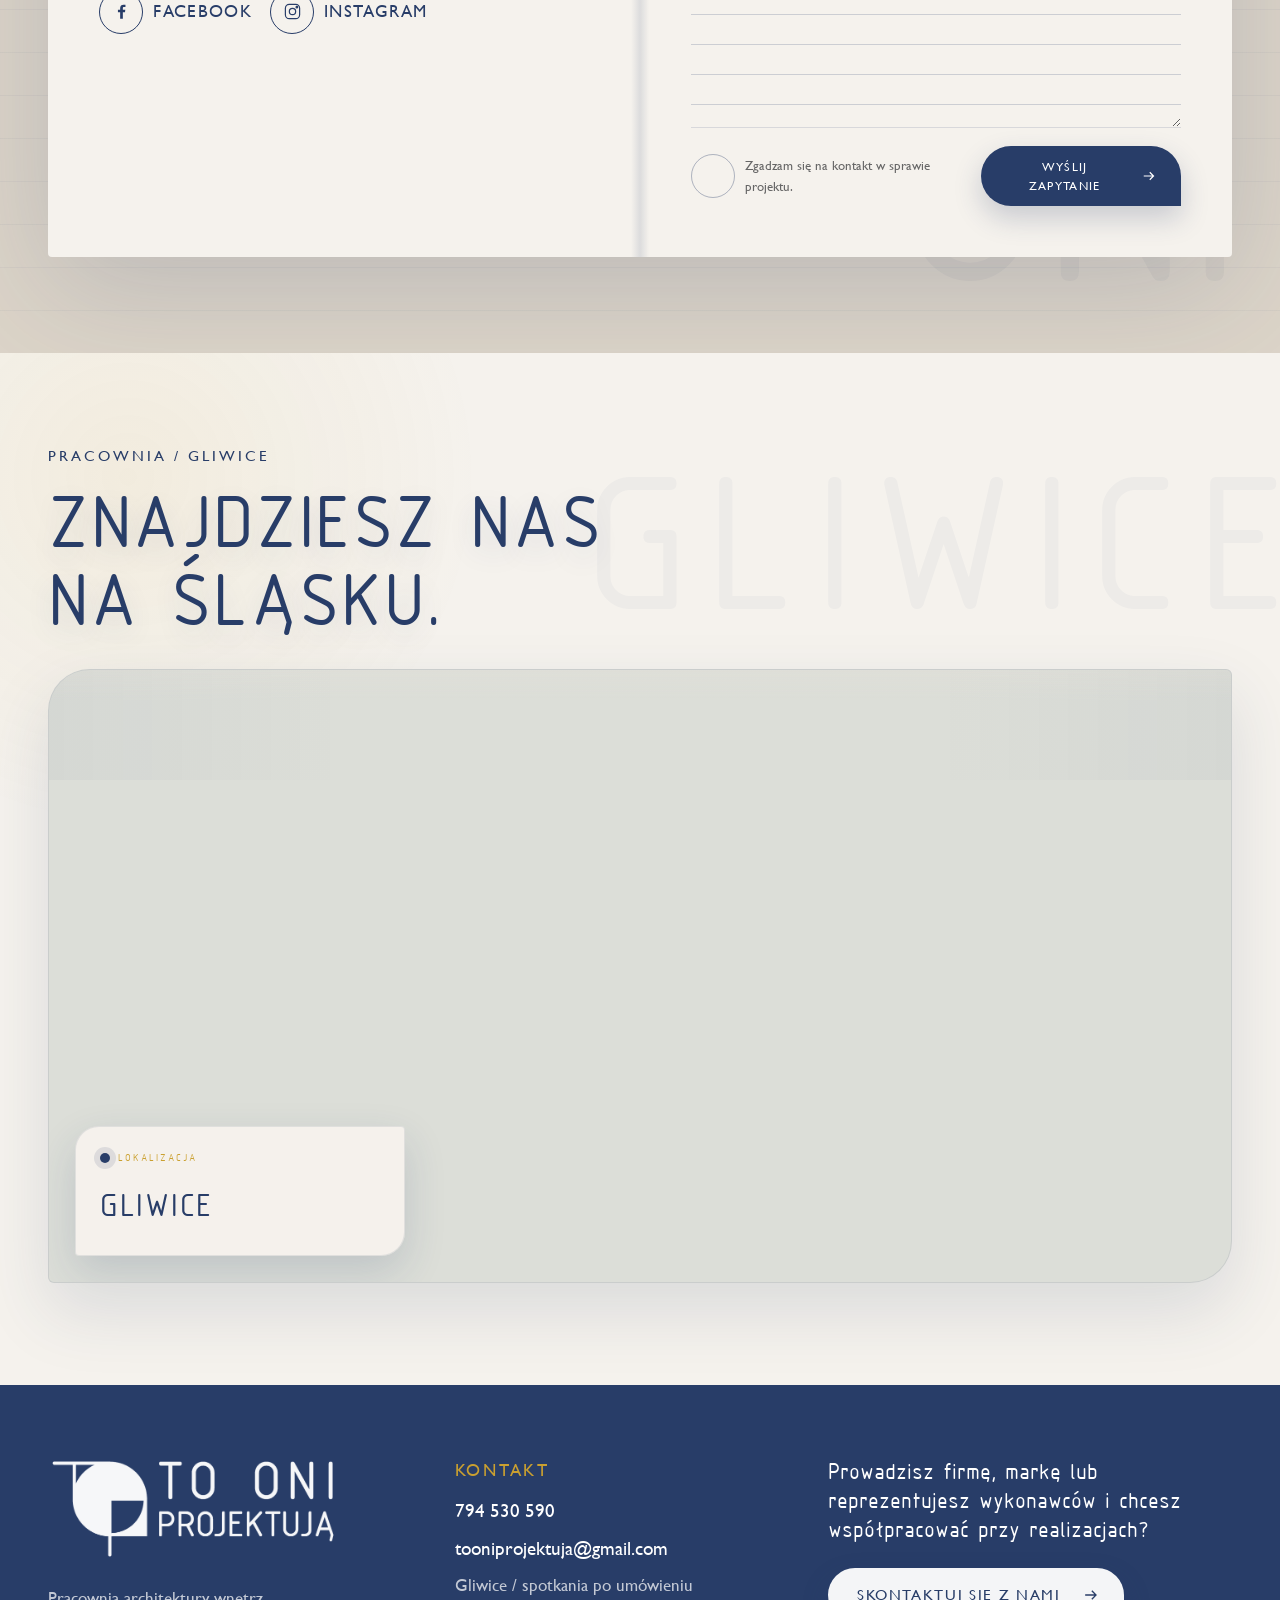
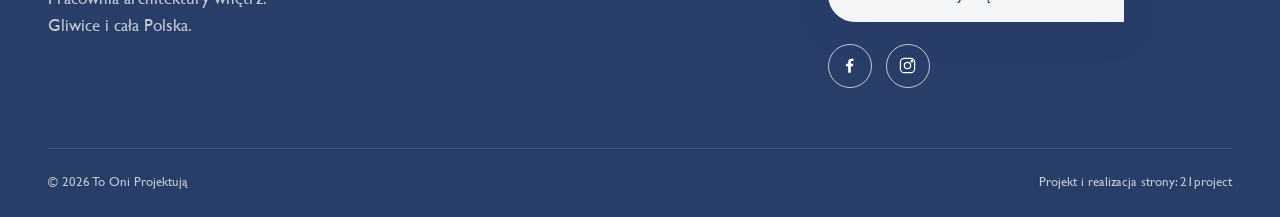
==== commit aa6e2ad1: "Add files via upload" ====
--- a/index.html
+++ b/index.html
@@ -16,7 +16,7 @@
 <link href="logo-symbol.png" rel="icon" type="image/png"/>
 <link as="font" crossorigin="" href="isocpeur.ttf" rel="preload" type="font/ttf"/>
 <link as="font" crossorigin="" href="gill-sans-mt.ttf" rel="preload" type="font/ttf"/>
-<link href="style.css?v=tooni-v44-3-hardfill" rel="stylesheet"/>
+<link href="style.css?v=tooni-v44-4-final-edge-fix" rel="stylesheet"/>
 <script type="application/ld+json">{"@context":"https://schema.org","@type":"InteriorDesigner","name":"To Oni Projektują","url":"https://jakubskrzypiec.github.io/tooniprojektuja/","image":"https://jakubskrzypiec.github.io/tooniprojektuja/hero-generated.jpg","telephone":"+48 794 530 590","email":"tooniprojektuja@gmail.com","address":{"@type":"PostalAddress","addressLocality":"Gliwice","addressCountry":"PL"},"areaServed":"Polska","sameAs":["https://www.instagram.com/to_oni_projektuja/","https://www.facebook.com/61583774015406/"]}</script>
 </head>
 <body class="home">
--- a/style.css
+++ b/style.css
@@ -4234,3 +4234,58 @@
 .project-card > button > .project-card__meta {
   grid-area: 1 / 1 !important;
 }
+
+
+/* =========================================================
+   V44.4 — FINAL PROJECT IMAGE EDGE FIX
+   Must stay LAST: overscan the image so rounded clipping can
+   never reveal a light hairline at the bottom/edges.
+   ========================================================= */
+
+.project-card > button {
+  position: relative !important;
+  display: block !important;
+  width: 100% !important;
+  height: auto !important;
+  aspect-ratio: 3 / 4 !important;
+  overflow: hidden !important;
+  padding: 0 !important;
+  border: 0 !important;
+  line-height: 0 !important;
+}
+
+.project-card > button > img {
+  position: absolute !important;
+  top: -3px !important;
+  right: -3px !important;
+  bottom: -3px !important;
+  left: -3px !important;
+  inset: -3px !important;
+  width: calc(100% + 6px) !important;
+  height: calc(100% + 6px) !important;
+  min-width: calc(100% + 6px) !important;
+  min-height: calc(100% + 6px) !important;
+  max-width: none !important;
+  max-height: none !important;
+  display: block !important;
+  object-fit: cover !important;
+  object-position: center center !important;
+  border-radius: 0 !important;
+  transform: translateZ(0) scale(1.006) !important;
+  transform-origin: center center !important;
+  backface-visibility: hidden !important;
+  -webkit-backface-visibility: hidden !important;
+}
+
+.project-card:hover > button > img,
+.project-card:focus-within > button > img {
+  transform: translateZ(0) scale(1.035) !important;
+}
+
+/* Keep overlays above the absolutely positioned image. */
+.project-card > button::before,
+.project-card > button::after,
+.project-card__label-top,
+.project-card__meta {
+  position: absolute !important;
+}
